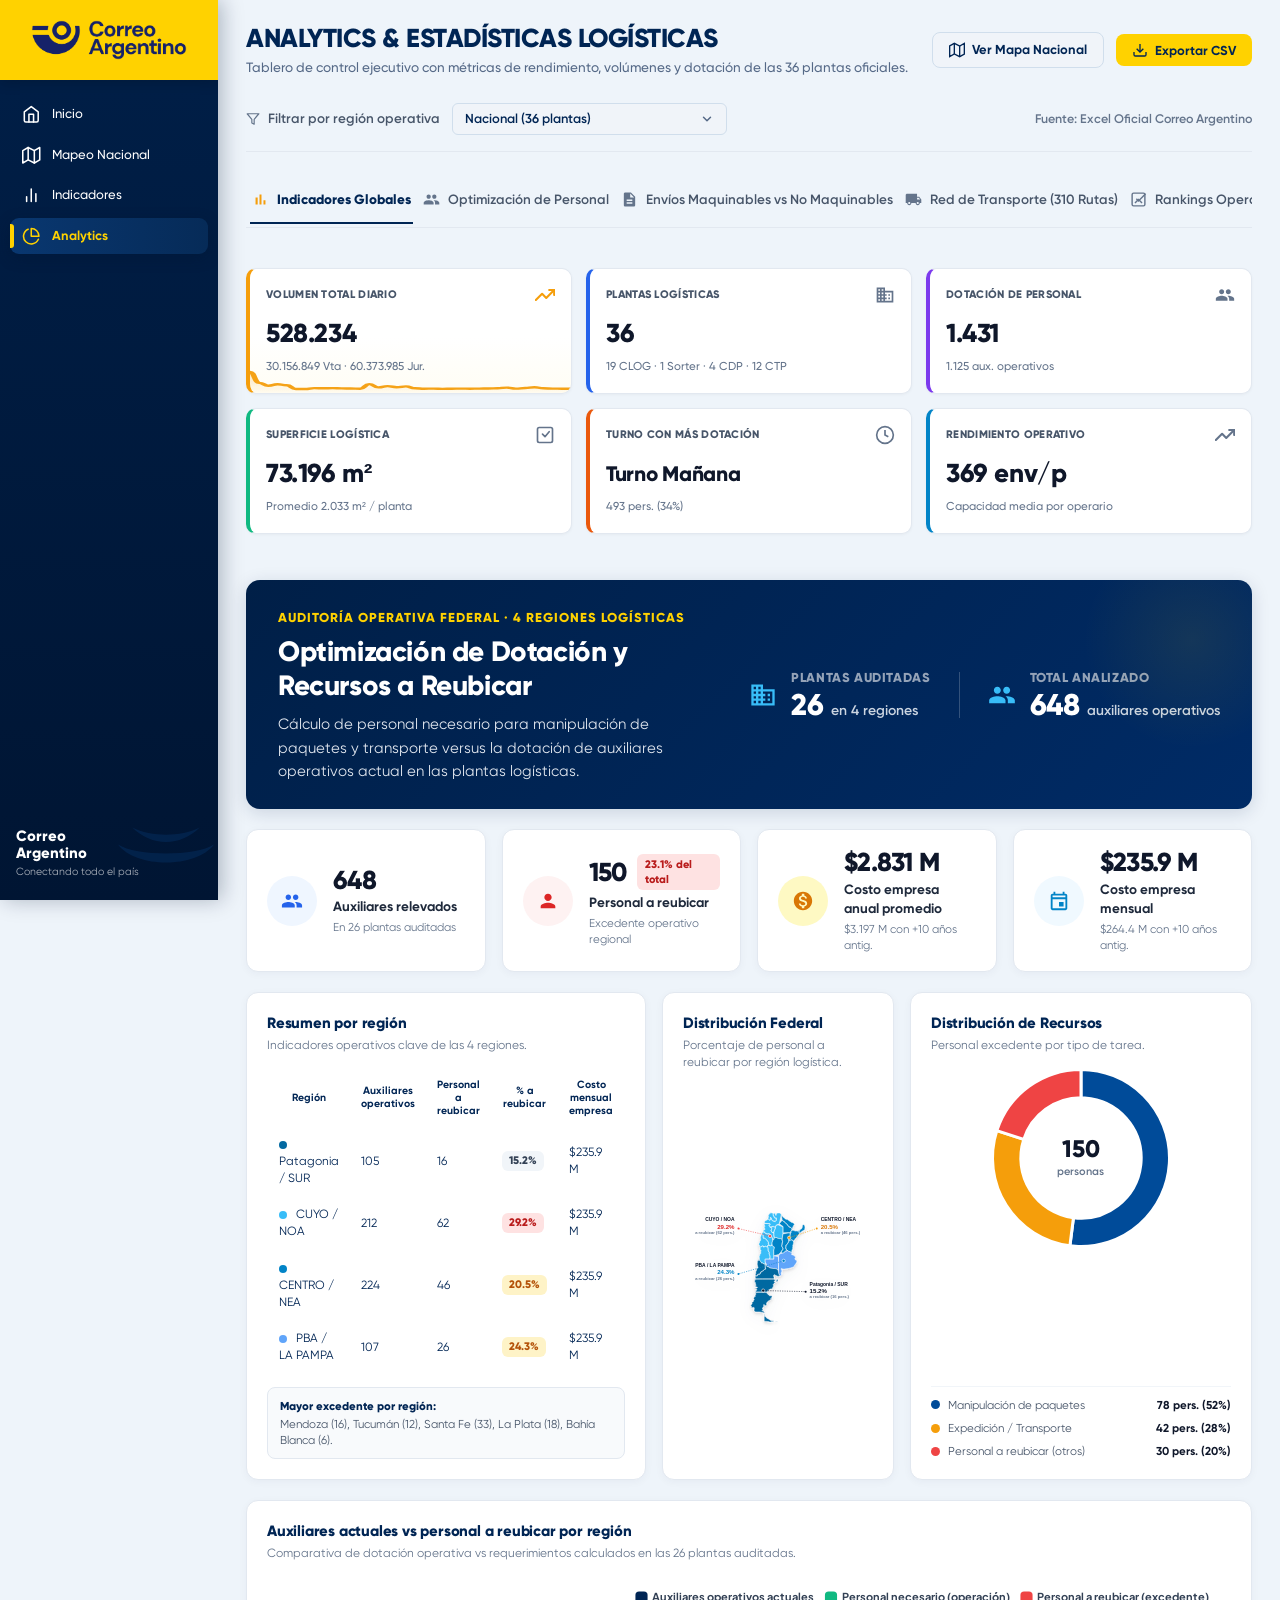
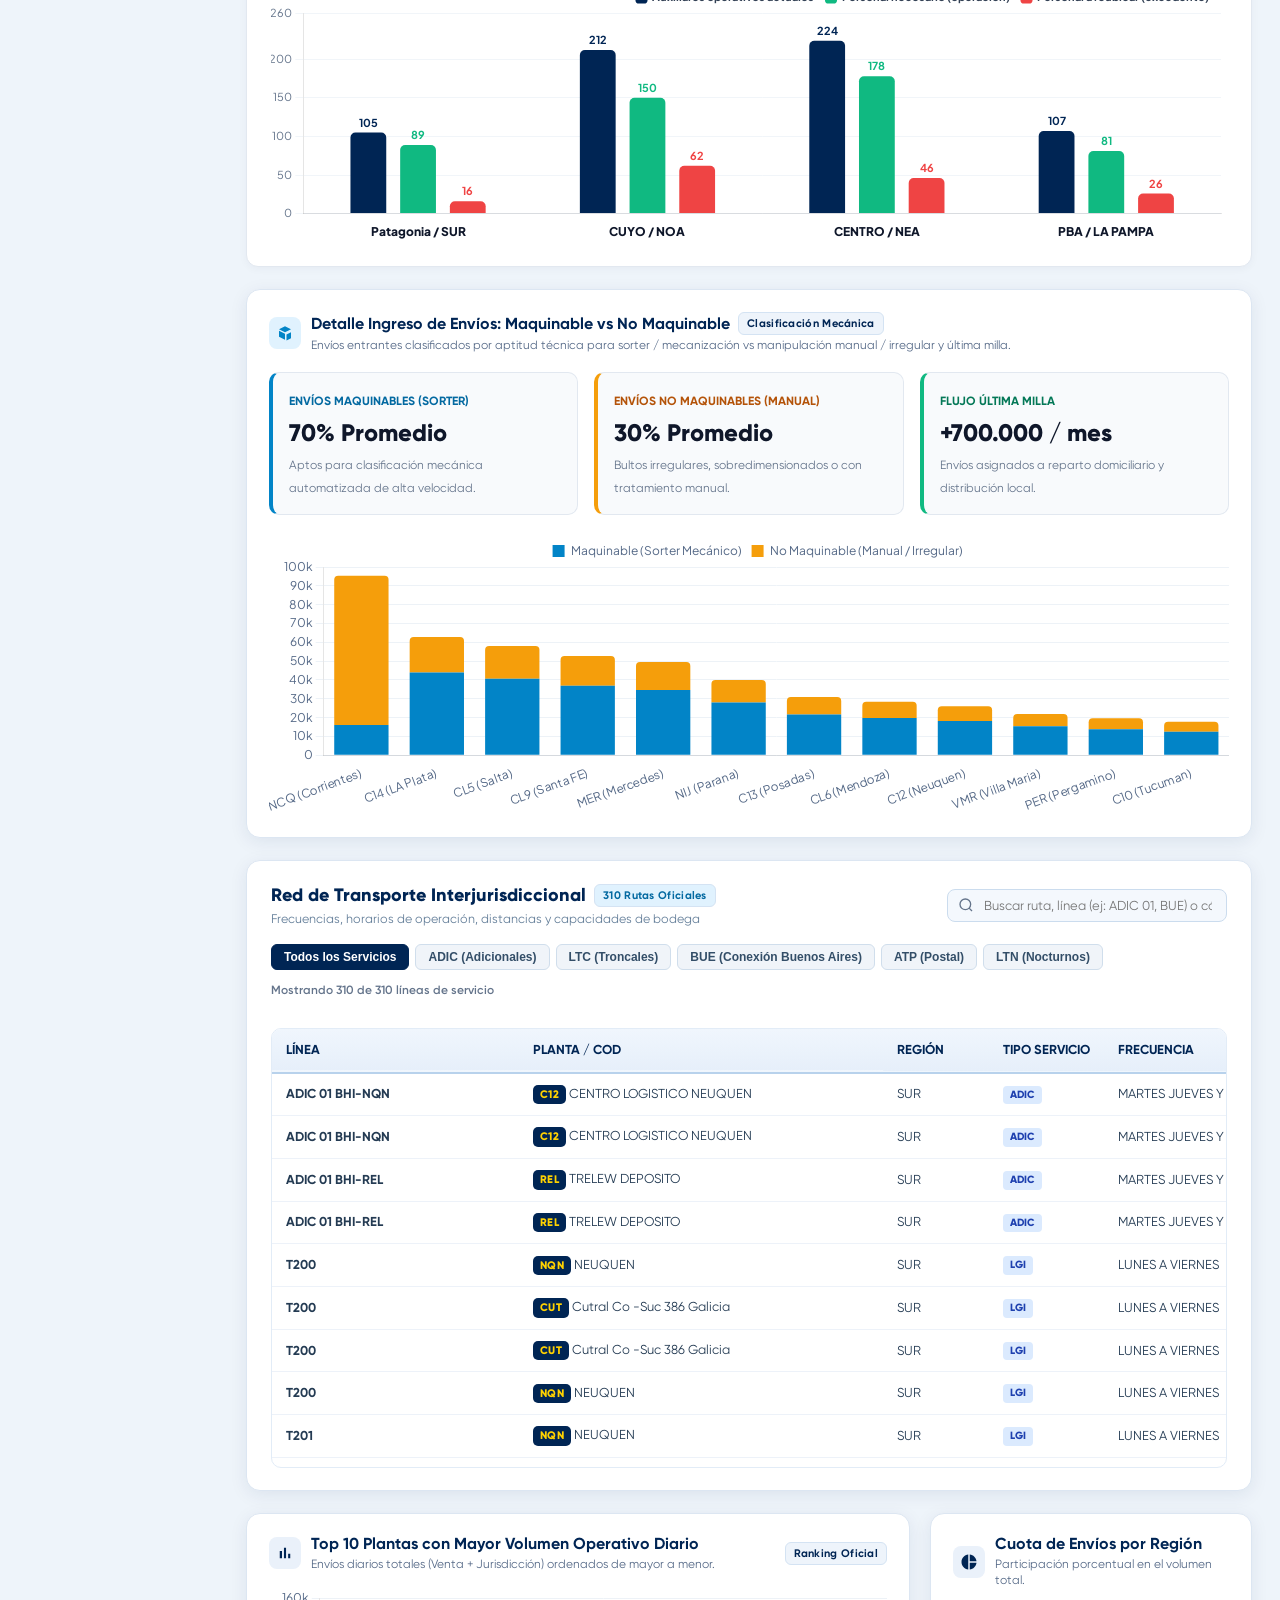
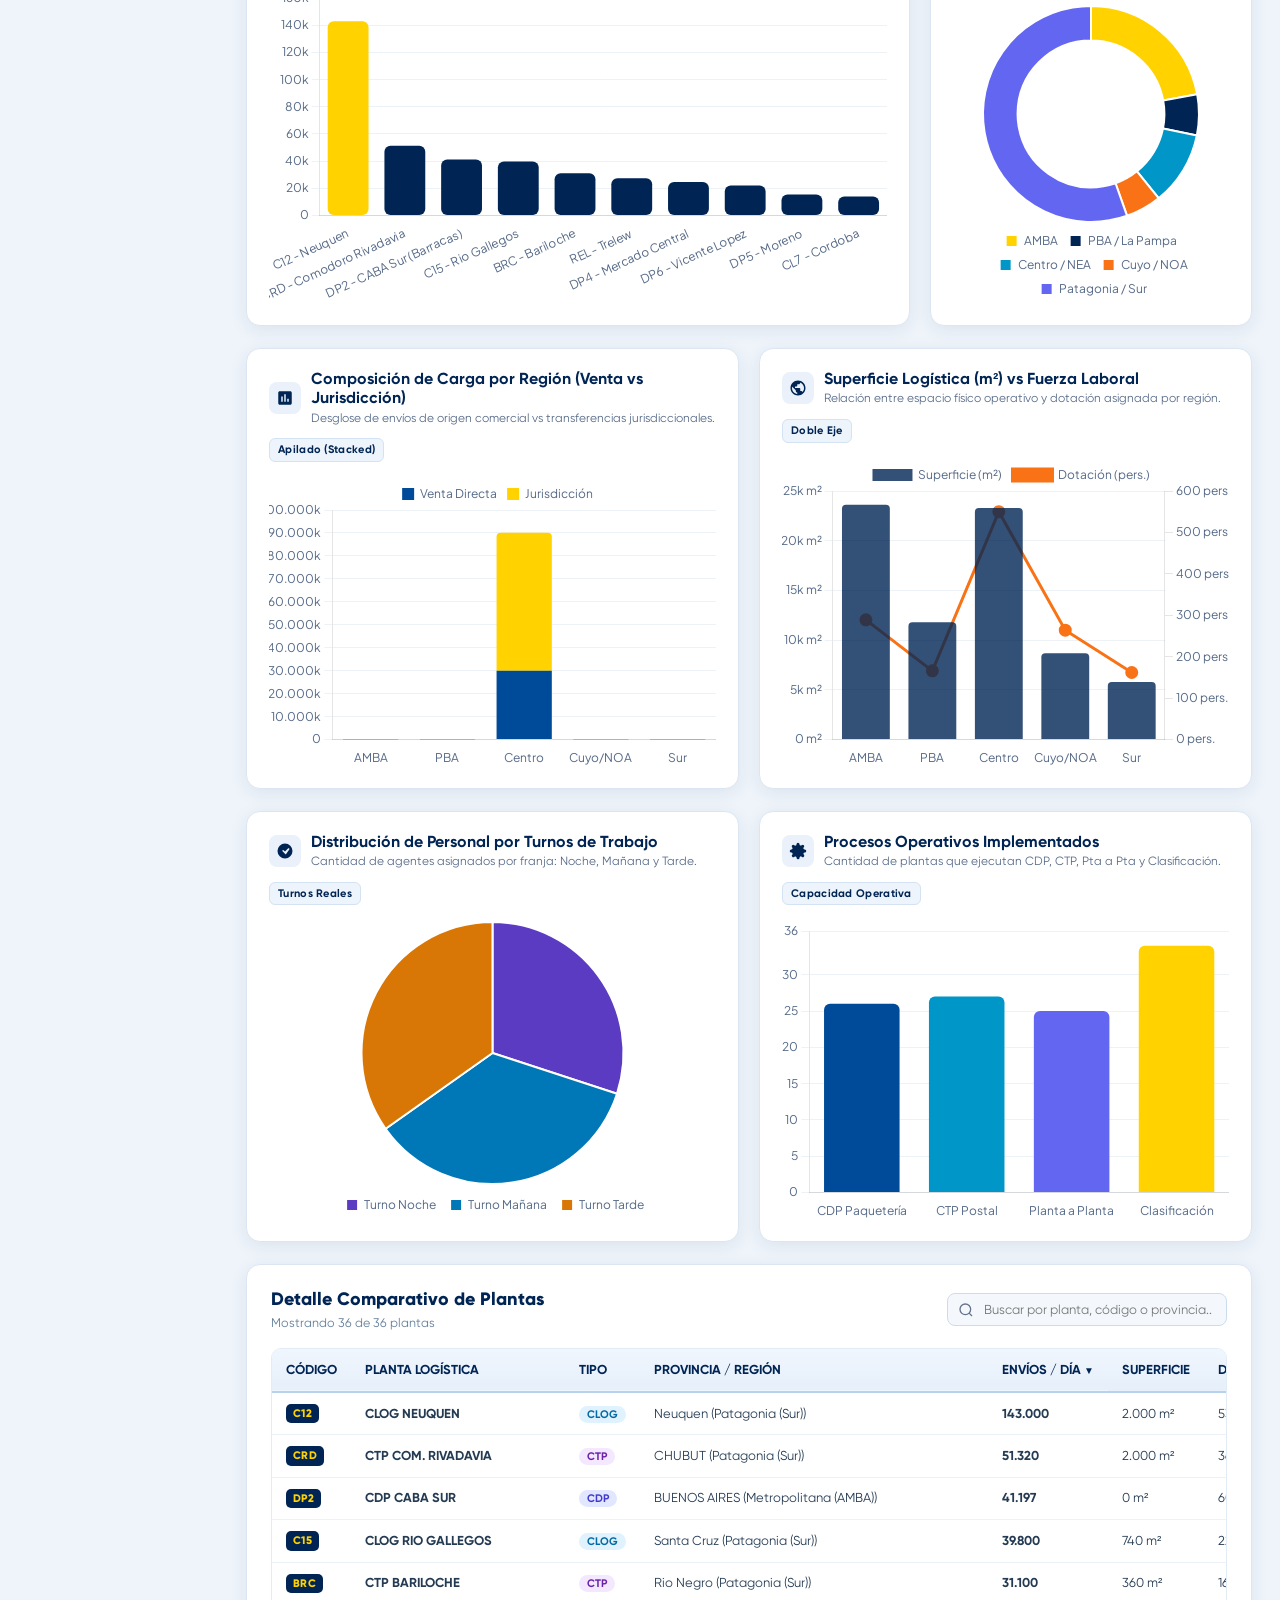
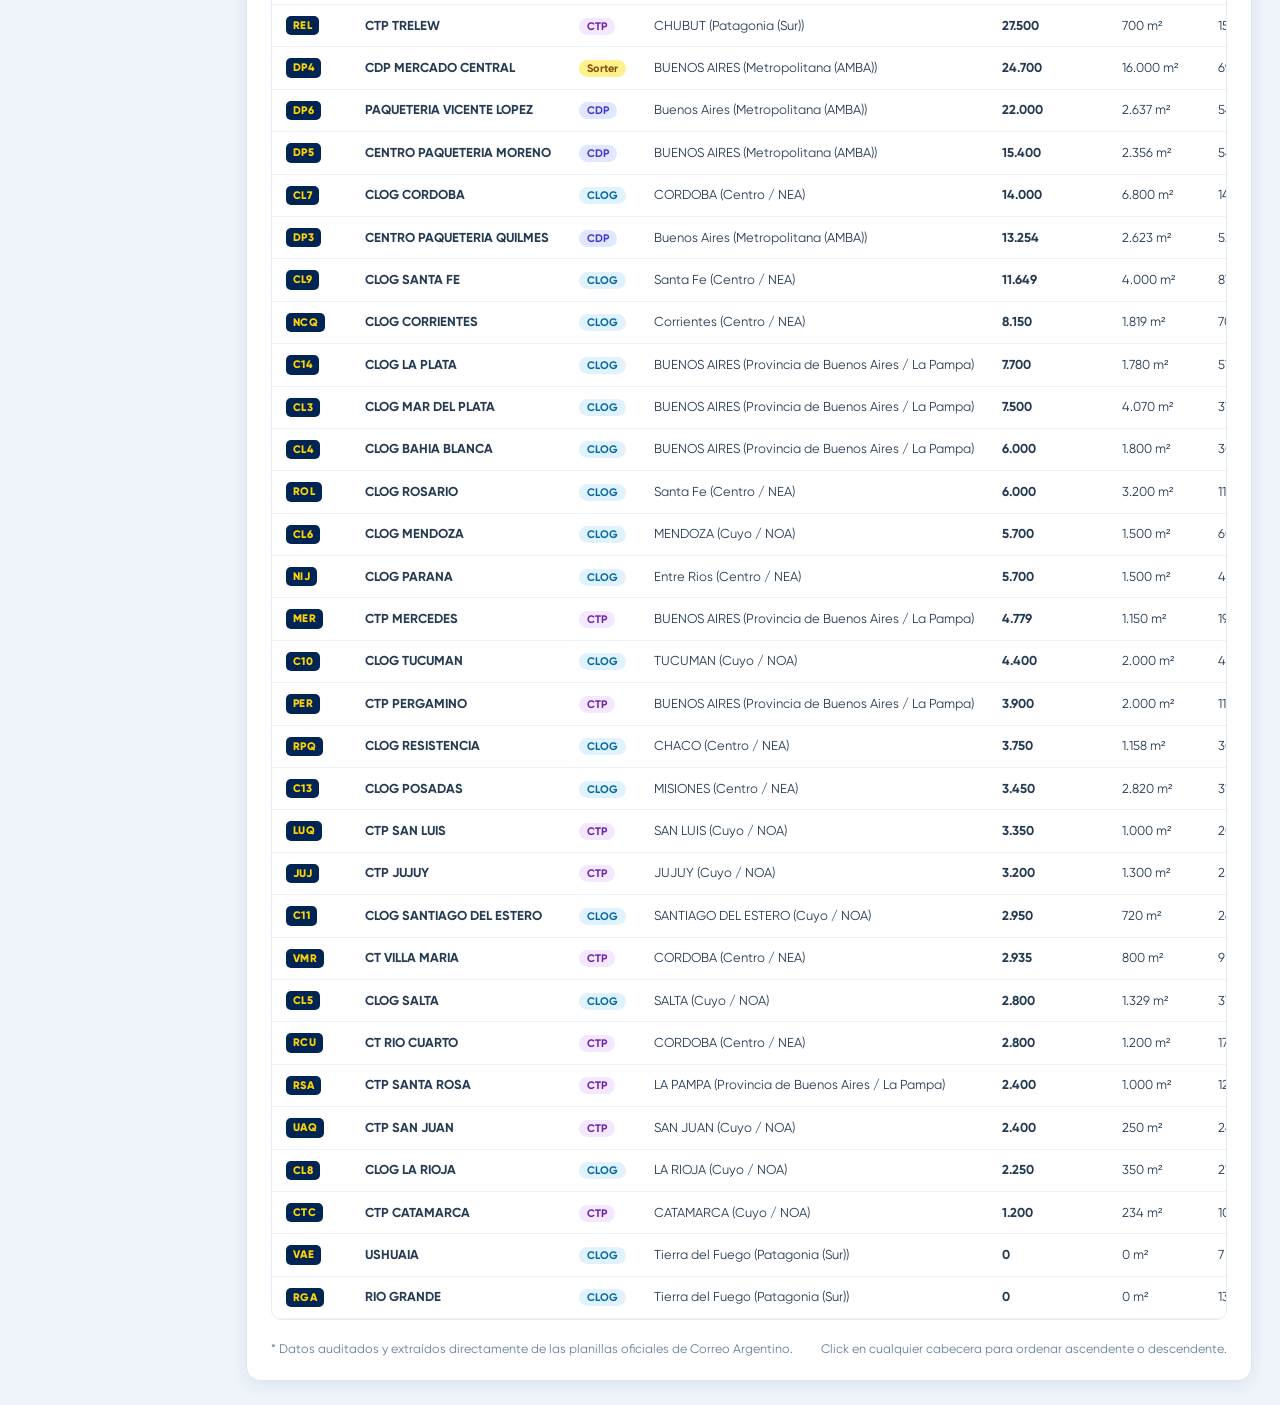
==== analytics.html @ 525f718e "feat: add callout map visualization and improve chart rendering on analytics page" ====
<!DOCTYPE html>
<html lang="es">

<head>
  <meta charset="UTF-8">
  <meta name="viewport" content="width=device-width, initial-scale=1.0">
  <title>Analytics & Estadísticas Logísticas — Correo Argentino</title>
  <meta name="description"
    content="Tablero de control ejecutivo y análisis estadístico de la red de plantas logísticas de Correo Argentino. Gráficos interactivos de volúmenes, dotación, superficie y procesos operativos.">
  <link rel="icon" type="image/x-icon" href="favicon.ico">
  <link rel="stylesheet" href="style.css">
  <link rel="stylesheet" href="analytics.css">
  <link rel="preconnect" href="https://fonts.googleapis.com">
  <link rel="preconnect" href="https://fonts.gstatic.com" crossorigin>
  <link
    href="https://fonts.googleapis.com/css2?family=Plus+Jakarta+Sans:wght@400;500;600;700;800&family=Inter:wght@400;500;600;700;800&display=swap"
    rel="stylesheet">
</head>

<body>

  <!-- =====================================================
       SIDEBAR IZQUIERDO (CORREO ARGENTINO)
       ===================================================== -->
  <aside id="sidebar-izq" class="sidebar-izq">

    <!-- Bloque superior amarillo con Logo oficial -->
    <div class="sidebar-brand">
      <a href="index.html" class="sidebar-brand-link" title="Correo Argentino">
        <img src="imagenes/correo_argentino_logo.png" alt="Correo Argentino" class="sidebar-logo-img">
      </a>
    </div>

    <!-- Menú de navegación vertical -->
    <nav class="sidebar-nav">
      <!-- 1. Inicio -->
      <a href="index.html" class="sidebar-link" title="Inicio / Panel General">
        <svg class="sidebar-ico" viewBox="0 0 24 24" width="20" height="20" fill="none" stroke="currentColor" stroke-width="2" stroke-linecap="round" stroke-linejoin="round">
          <path d="M3 9l9-7 9 7v11a2 2 0 0 1-2 2H5a2 2 0 0 1-2-2z"></path>
          <polyline points="9 22 9 12 15 12 15 22"></polyline>
        </svg>
        <span>Inicio</span>
      </a>

      <!-- 2. Mapeo Nacional -->
      <a href="index.html#mapa" class="sidebar-link" title="Mapa Nacional">
        <svg class="sidebar-ico" viewBox="0 0 24 24" width="20" height="20" fill="none" stroke="currentColor" stroke-width="2" stroke-linecap="round" stroke-linejoin="round">
          <polygon points="1 6 1 22 8 18 16 22 23 18 23 2 16 6 8 2 1 6"></polygon>
          <line x1="8" y1="2" x2="8" y2="18"></line>
          <line x1="16" y1="6" x2="16" y2="22"></line>
        </svg>
        <span>Mapeo Nacional</span>
      </a>

      <!-- 3. Indicadores en Mapa -->
      <a href="index.html#indicadores" class="sidebar-link" title="Indicadores Operativos">
        <svg class="sidebar-ico" viewBox="0 0 24 24" width="20" height="20" fill="none" stroke="currentColor" stroke-width="2" stroke-linecap="round" stroke-linejoin="round">
          <line x1="18" y1="20" x2="18" y2="10"></line>
          <line x1="12" y1="20" x2="12" y2="4"></line>
          <line x1="6" y1="20" x2="6" y2="14"></line>
        </svg>
        <span>Indicadores</span>
      </a>

      <!-- 4. Analytics & Estadísticas (Activo) -->
      <a href="analytics.html" class="sidebar-link activo" title="Analytics y Gráficos">
        <svg class="sidebar-ico" viewBox="0 0 24 24" width="20" height="20" fill="none" stroke="currentColor" stroke-width="2" stroke-linecap="round" stroke-linejoin="round">
          <path d="M21.21 15.89A10 10 0 1 1 8 2.83"></path>
          <path d="M22 12A10 10 0 0 0 12 2v10z"></path>
        </svg>
        <span>Analytics</span>
      </a>
    </nav>

    <!-- Pie del sidebar con marca de agua y slogan -->
    <div class="sidebar-footer">
      <div class="sidebar-watermark">
        <svg viewBox="0 0 100 60" fill="none" xmlns="http://www.w3.org/2000/svg">
          <path d="M10 32C25 52 75 52 90 32C75 42 25 42 10 32Z" fill="#083a75" />
          <path d="M22 18C38 34 62 34 78 18C62 26 38 26 22 18Z" fill="#083a75" />
        </svg>
      </div>
      <div class="sidebar-footer-text">
        <h3>Correo<br>Argentino</h3>
        <p>Conectando todo el país</p>
      </div>
    </div>

  </aside>

  <!-- =====================================================
       CONTENIDO PRINCIPAL (DERECHA DEL SIDEBAR)
       ===================================================== -->
  <div id="main-wrapper" class="main-wrapper">

    <!-- Header superior del Dashboard -->
    <header class="dashboard-header-bar">
      <div class="header-titles">
        <h1 class="header-main-title">ANALYTICS & ESTADÍSTICAS LOGÍSTICAS</h1>
        <p class="header-main-sub">Tablero de control ejecutivo con métricas de rendimiento, volúmenes y dotación de las 36 plantas oficiales.</p>
      </div>

      <div class="toolbar-right">
        <a href="index.html" class="btn-analytics btn-secondary-ca">
          <svg viewBox="0 0 24 24" width="16" height="16" fill="none" stroke="currentColor" stroke-width="2">
            <polygon points="1 6 1 22 8 18 16 22 23 18 23 2 16 6 8 2 1 6"></polygon>
            <line x1="8" y1="2" x2="8" y2="18"></line>
            <line x1="16" y1="6" x2="16" y2="22"></line>
          </svg>
          Ver Mapa Nacional
        </a>
        <button id="btn-exportar-csv" class="btn-analytics btn-amarillo-ca" title="Descargar datos en formato CSV">
          <svg viewBox="0 0 24 24" width="16" height="16" fill="none" stroke="currentColor" stroke-width="2">
            <path d="M21 15v4a2 2 0 0 1-2 2H5a2 2 0 0 1-2-2v-4"></path>
            <polyline points="7 10 12 15 17 10"></polyline>
            <line x1="12" y1="15" x2="12" y2="3"></line>
          </svg>
          Exportar CSV
        </button>
      </div>
    </header>

    <!-- Tablero de Analytics -->
    <main class="analytics-dashboard">

      <!-- Barra de Filtro de Región -->
      <div class="analytics-toolbar">
        <div class="toolbar-left">
          <span class="toolbar-lbl">
            <svg viewBox="0 0 24 24" width="14" height="14" fill="none" stroke="currentColor" stroke-width="2" stroke-linecap="round" stroke-linejoin="round">
              <polygon points="22 3 2 3 10 12.46 10 19 14 21 14 12.46 22 3"></polygon>
            </svg>
            Filtrar por región operativa
          </span>

          <div class="custom-select-wrap" id="custom-vista-wrap">
            <button class="custom-select-btn" id="custom-vista-btn" aria-haspopup="listbox" aria-expanded="false">
              <span id="custom-vista-label">Nacional (36 plantas)</span>
              <svg class="custom-select-chevron" viewBox="0 0 24 24" width="14" height="14" fill="none" stroke="currentColor" stroke-width="2.5" stroke-linecap="round" stroke-linejoin="round">
                <polyline points="6 9 12 15 18 9"></polyline>
              </svg>
            </button>
            <ul class="custom-select-list" id="custom-vista-list" role="listbox">
              <li class="custom-select-option selected" data-value="nacional" role="option">Nacional (36 plantas)</li>
              <li class="custom-select-option" data-value="amba" role="option">Metropolitana / AMBA (6 plantas)</li>
              <li class="custom-select-option" data-value="pba" role="option">PBA / La Pampa (5 plantas)</li>
              <li class="custom-select-option" data-value="centro" role="option">Centro / NEA (9 plantas)</li>
              <li class="custom-select-option" data-value="cuyo" role="option">Cuyo / NOA (9 plantas)</li>
              <li class="custom-select-option" data-value="patagonia" role="option">Patagonia / Sur (7 plantas)</li>
            </ul>
          </div>
        </div>

        <div class="toolbar-right">
          <span style="font-size: 12.5px; color: #64748b; font-weight: 600;">
            Fuente: Excel Oficial Correo Argentino
          </span>
        </div>
      </div>

      <!-- Barra de Navegación por Pestañas (Sin salto de scroll) -->
      <nav class="section-anchor-nav" aria-label="Navegación de secciones">
        <button type="button" class="analytics-tab active" data-tab="indicadores">
          <svg class="tab-icon tab-icon-yellow" viewBox="0 0 24 24" width="17" height="17" fill="currentColor">
            <path d="M5 9.2h3V19H5zM10.6 5h2.8v14h-2.8zm5.6 8H19v6h-2.8z"/>
          </svg>
          <span>Indicadores Globales</span>
        </button>
        <button type="button" class="analytics-tab" data-tab="optimizacion">
          <svg class="tab-icon" viewBox="0 0 24 24" width="17" height="17" fill="currentColor">
            <path d="M16 11c1.66 0 2.99-1.34 2.99-3S17.66 5 16 5c-1.66 0-3 1.34-3 3s1.34 3 3 3zm-8 0c1.66 0 2.99-1.34 2.99-3S9.66 5 8 5C6.34 5 5 6.34 5 8s1.34 3 3 3zm0 2c-2.33 0-7 1.17-7 3.5V19h14v-2.5c0-2.33-4.67-3.5-7-3.5zm8 0c-.29 0-.62.02-.97.05 1.16.84 1.97 1.97 1.97 3.45V19h6v-2.5c0-2.33-4.67-3.5-7-3.5z"/>
          </svg>
          <span>Optimización de Personal</span>
        </button>
        <button type="button" class="analytics-tab" data-tab="ingresos">
          <svg class="tab-icon" viewBox="0 0 24 24" width="17" height="17" fill="currentColor">
            <path d="M14 2H6c-1.1 0-1.99.9-1.99 2L4 20c0 1.1.89 2 1.99 2H18c1.1 0 2-.9 2-2V8l-6-6zm2 16H8v-2h8v2zm0-4H8v-2h8v2zm-3-5V3.5L18.5 9H13z"/>
          </svg>
          <span>Envíos Maquinables vs No Maquinables</span>
        </button>
        <button type="button" class="analytics-tab" data-tab="transporte">
          <svg class="tab-icon" viewBox="0 0 24 24" width="17" height="17" fill="currentColor">
            <path d="M20 8h-3V4H3c-1.1 0-2 .9-2 2v11h2c0 1.66 1.34 3 3 3s3-1.34 3-3h6c0 1.66 1.34 3 3 3s3-1.34 3-3h2v-5l-3-4zM6 18.5c-.83 0-1.5-.67-1.5-1.5s.67-1.5 1.5-1.5 1.5.67 1.5 1.5-.67 1.5-1.5 1.5zm13.5-9l1.96 2.5H17V9.5h2.5zm-1.5 9c-.83 0-1.5-.67-1.5-1.5s.67-1.5 1.5-1.5 1.5.67 1.5 1.5-.67 1.5-1.5 1.5z"/>
          </svg>
          <span>Red de Transporte (310 Rutas)</span>
        </button>
        <button type="button" class="analytics-tab" data-tab="ranking">
          <svg class="tab-icon" viewBox="0 0 24 24" width="17" height="17" fill="none" stroke="currentColor" stroke-width="2">
            <rect x="3" y="3" width="18" height="18" rx="2" ry="2"></rect>
            <polyline points="9 11 12 14 22 4"></polyline>
            <polyline points="7 17 12 12 17 17"></polyline>
          </svg>
          <span>Rankings Operativos</span>
        </button>
        <button type="button" class="analytics-tab" data-tab="plantas">
          <svg class="tab-icon" viewBox="0 0 24 24" width="17" height="17" fill="currentColor">
            <path d="M3 3v8h8V3H3zm6 6H5V5h4v4zm-6 4v8h8v-8H3zm6 6H5v-4h4v4zm4-16v8h8V3h-8zm6 6h-4V5h4v4zm-6 4v8h8v-8h-8zm6 6h-4v-4h4v4z"/>
          </svg>
          <span>Listado de 36 Plantas</span>
        </button>
      </nav>

      <!-- Grid de 6 Tarjetas de KPIs Analíticos con Borde Izquierdo y Sparkline -->
      <section class="analytics-kpis-grid" id="sec-kpis">
        <!-- 1. Volumen Diario Total -->
        <div class="akpi-card card-volumen">
          <div class="akpi-top">
            <span class="akpi-title">VOLUMEN TOTAL DIARIO</span>
            <svg class="akpi-naked-icon icon-yellow" viewBox="0 0 24 24" width="20" height="20" fill="none" stroke="currentColor" stroke-width="2.5" stroke-linecap="round" stroke-linejoin="round">
              <polyline points="23 6 13.5 15.5 8.5 10.5 1 18"></polyline>
              <polyline points="17 6 23 6 23 12"></polyline>
            </svg>
          </div>
          <div class="akpi-val" id="akpi-volumen">528.234</div>
          <div class="akpi-sub" id="akpi-volumen-sub">30.156.849 Vta · 60.373.985 Jur.</div>
          <!-- Sparkline de tendencia dinámico en la base de la tarjeta -->
          <svg class="akpi-sparkline" viewBox="0 0 140 28" preserveAspectRatio="none">
            <defs>
              <linearGradient id="sparkline-grad" x1="0" y1="0" x2="0" y2="1">
                <stop offset="0%" stop-color="#f59e0b" stop-opacity="0.25"/>
                <stop offset="100%" stop-color="#f59e0b" stop-opacity="0.02"/>
              </linearGradient>
            </defs>
            <path id="sparkline-area" d="M 0,26 C 18,26 30,19 45,22 C 60,25 75,28 90,20 C 105,12 120,25 140,10 L 140,28 L 0,28 Z" fill="url(#sparkline-grad)"/>
            <path id="sparkline-path" d="M 0,26 C 18,26 30,19 45,22 C 60,25 75,28 90,20 C 105,12 120,25 140,10" fill="none" stroke="#f59e0b" stroke-width="2.4" stroke-linecap="round" stroke-linejoin="round"/>
          </svg>
        </div>

        <!-- 2. Plantas Operativas -->
        <div class="akpi-card card-plantas">
          <div class="akpi-top">
            <span class="akpi-title">PLANTAS LOGÍSTICAS</span>
            <svg class="akpi-naked-icon" viewBox="0 0 24 24" width="20" height="20" fill="currentColor">
              <path d="M12 7V3H2v18h20V7H12zM6 19H4v-2h2v2zm0-4H4v-2h2v2zm0-4H4V9h2v2zm0-4H4V5h2v2zm4 12H8v-2h2v2zm0-4H8v-2h2v2zm0-4H8V9h2v2zm0-4H8V5h2v2zm10 12h-8v-2h2v-2h-2v-2h2v-2h-2V9h8v10zm-2-8h-2v2h2v-2zm0 4h-2v2h2v-2z"/>
            </svg>
          </div>
          <div class="akpi-val" id="akpi-plantas">36</div>
          <div class="akpi-sub" id="akpi-plantas-sub">19 CLOG · 1 Sorter · 4 CDP · 12 CTP</div>
        </div>

        <!-- 3. Dotación Operativa -->
        <div class="akpi-card card-dotacion">
          <div class="akpi-top">
            <span class="akpi-title">DOTACIÓN DE PERSONAL</span>
            <svg class="akpi-naked-icon" viewBox="0 0 24 24" width="20" height="20" fill="currentColor">
              <path d="M16 11c1.66 0 2.99-1.34 2.99-3S17.66 5 16 5c-1.66 0-3 1.34-3 3s1.34 3 3 3zm-8 0c1.66 0 2.99-1.34 2.99-3S9.66 5 8 5C6.34 5 5 6.34 5 8s1.34 3 3 3zm0 2c-2.33 0-7 1.17-7 3.5V19h14v-2.5c0-2.33-4.67-3.5-7-3.5zm8 0c-.29 0-.62.02-.97.05 1.16.84 1.97 1.97 1.97 3.45V19h6v-2.5c0-2.33-4.67-3.5-7-3.5z"/>
            </svg>
          </div>
          <div class="akpi-val" id="akpi-dotacion">1.431</div>
          <div class="akpi-sub" id="akpi-dotacion-sub">1.125 aux. operativos</div>
        </div>

        <!-- 4. Superficie Operativa -->
        <div class="akpi-card card-superficie">
          <div class="akpi-top">
            <span class="akpi-title">SUPERFICIE LOGÍSTICA</span>
            <svg class="akpi-naked-icon" viewBox="0 0 24 24" width="20" height="20" fill="none" stroke="currentColor" stroke-width="2" stroke-linecap="round" stroke-linejoin="round">
              <rect x="3" y="3" width="18" height="18" rx="2" ry="2"></rect>
              <polyline points="9 11 12 14 17 8"></polyline>
            </svg>
          </div>
          <div class="akpi-val" id="akpi-superficie">73.196 m²</div>
          <div class="akpi-sub" id="akpi-superficie-sub">Promedio 2.033 m² / planta</div>
        </div>

        <!-- 5. Turno de Mayor Dotación -->
        <div class="akpi-card card-turno">
          <div class="akpi-top">
            <span class="akpi-title">TURNO CON MÁS DOTACIÓN</span>
            <svg class="akpi-naked-icon" viewBox="0 0 24 24" width="20" height="20" fill="none" stroke="currentColor" stroke-width="2">
              <circle cx="12" cy="12" r="10"></circle>
              <polyline points="12 6 12 12 16 14"></polyline>
            </svg>
          </div>
          <div class="akpi-val" id="akpi-turno">Turno Mañana</div>
          <div class="akpi-sub" id="akpi-turno-sub">493 pers. (34%)</div>
        </div>

        <!-- 6. Envíos por Persona -->
        <div class="akpi-card card-rendimiento">
          <div class="akpi-top">
            <span class="akpi-title">RENDIMIENTO OPERATIVO</span>
            <svg class="akpi-naked-icon" viewBox="0 0 24 24" width="20" height="20" fill="none" stroke="currentColor" stroke-width="2.5" stroke-linecap="round" stroke-linejoin="round">
              <polyline points="23 6 13.5 15.5 8.5 10.5 1 18"></polyline>
              <polyline points="17 6 23 6 23 12"></polyline>
            </svg>
          </div>
          <div class="akpi-val" id="akpi-productividad">369 env/p</div>
          <div class="akpi-sub" id="akpi-productividad-sub">Capacidad media por operario</div>
        </div>
      </section>

      <!-- ==========      <!-- =====================================================
           SECCIÓN 1: RESUMEN EJECUTIVO Y PERSONAL A REUBICAR (SHEET 6)
           ===================================================== -->
      <section class="analytics-section-block opt-section" id="sec-optimizacion" data-tab-section="optimizacion">
        <!-- 1. Dark Blue Header Banner (Sin tarjetas, tipografía grande y legible) -->
        <div class="opt-banner-header">
          <div class="opt-banner-left">
            <div class="opt-banner-badge">AUDITORÍA OPERATIVA FEDERAL · 4 REGIONES LOGÍSTICAS</div>
            <h2 class="opt-banner-title">Optimización de Dotación y Recursos a Reubicar</h2>
            <p class="opt-banner-desc">
              Cálculo de personal necesario para manipulación de paquetes y transporte versus la dotación de auxiliares operativos actual en las plantas logísticas.
            </p>
          </div>
          <div class="opt-banner-right">
            <div class="opt-banner-stat-item">
              <div class="opt-bstat-icon-wrap">
                <svg viewBox="0 0 24 24" width="28" height="28" fill="currentColor">
                  <path d="M12 7V3H2v18h20V7H12zM6 19H4v-2h2v2zm0-4H4v-2h2v2zm0-4H4V9h2v2zm0-4H4V5h2v2zm4 12H8v-2h2v2zm0-4H8v-2h2v2zm0-4H8V9h2v2zm0-4H8V5h2v2zm10 12h-8v-2h2v-2h-2v-2h2v-2h-2V9h8v10zm-2-8h-2v2h2v-2zm0 4h-2v2h2v-2z"/>
                </svg>
              </div>
              <div class="opt-bstat-content">
                <span class="opt-bstat-title">PLANTAS AUDITADAS</span>
                <div class="opt-bstat-num-row">
                  <span class="opt-bstat-num">26</span>
                  <span class="opt-bstat-sub">en 4 regiones</span>
                </div>
              </div>
            </div>

            <div class="opt-banner-divider"></div>

            <div class="opt-banner-stat-item">
              <div class="opt-bstat-icon-wrap">
                <svg viewBox="0 0 24 24" width="28" height="28" fill="currentColor">
                  <path d="M16 11c1.66 0 2.99-1.34 2.99-3S17.66 5 16 5c-1.66 0-3 1.34-3 3s1.34 3 3 3zm-8 0c1.66 0 2.99-1.34 2.99-3S9.66 5 8 5C6.34 5 5 6.34 5 8s1.34 3 3 3zm0 2c-2.33 0-7 1.17-7 3.5V19h14v-2.5c0-2.33-4.67-3.5-7-3.5zm8 0c-.29 0-.62.02-.97.05 1.16.84 1.97 1.97 1.97 3.45V19h6v-2.5c0-2.33-4.67-3.5-7-3.5z"/>
                </svg>
              </div>
              <div class="opt-bstat-content">
                <span class="opt-bstat-title">TOTAL ANALIZADO</span>
                <div class="opt-bstat-num-row">
                  <span class="opt-bstat-num">648</span>
                  <span class="opt-bstat-sub">auxiliares operativos</span>
                </div>
              </div>
            </div>
          </div>
        </div>

        <!-- 2. Fila de 4 KPI Cards -->
        <div class="opt-kpis-grid">
          <!-- Card 1 -->
          <div class="opt-kpi-card">
            <div class="opt-kpi-icon-wrap icon-blue">
              <svg viewBox="0 0 24 24" width="22" height="22" fill="currentColor">
                <path d="M16 11c1.66 0 2.99-1.34 2.99-3S17.66 5 16 5c-1.66 0-3 1.34-3 3s1.34 3 3 3zm-8 0c1.66 0 2.99-1.34 2.99-3S9.66 5 8 5C6.34 5 5 6.34 5 8s1.34 3 3 3zm0 2c-2.33 0-7 1.17-7 3.5V19h14v-2.5c0-2.33-4.67-3.5-7-3.5zm8 0c-.29 0-.62.02-.97.05 1.16.84 1.97 1.97 1.97 3.45V19h6v-2.5c0-2.33-4.67-3.5-7-3.5z"/>
              </svg>
            </div>
            <div class="opt-kpi-body">
              <div class="opt-kpi-num">648</div>
              <div class="opt-kpi-label">Auxiliares relevados</div>
              <div class="opt-kpi-sub">En 26 plantas auditadas</div>
            </div>
          </div>

          <!-- Card 2 -->
          <div class="opt-kpi-card">
            <div class="opt-kpi-icon-wrap icon-red">
              <svg viewBox="0 0 24 24" width="22" height="22" fill="currentColor">
                <path d="M12 12c2.21 0 4-1.79 4-4s-1.79-4-4-4-4 1.79-4 4 1.79 4 4 4zm0 2c-2.67 0-8 1.34-8 4v2h16v-2c0-2.66-5.33-4-8-4z"/>
              </svg>
            </div>
            <div class="opt-kpi-body">
              <div class="opt-kpi-num-row">
                <span class="opt-kpi-num">150</span>
                <span class="opt-kpi-badge-red">23.1% del total</span>
              </div>
              <div class="opt-kpi-label">Personal a reubicar</div>
              <div class="opt-kpi-sub">Excedente operativo regional</div>
            </div>
          </div>

          <!-- Card 3 -->
          <div class="opt-kpi-card">
            <div class="opt-kpi-icon-wrap icon-amber">
              <svg viewBox="0 0 24 24" width="22" height="22" fill="currentColor">
                <path d="M12 2C6.48 2 2 6.48 2 12s4.48 10 10 10 10-4.48 10-10S17.52 2 12 2zm1.41 16.09V20h-2.67v-1.93c-1.71-.36-3.16-1.46-3.27-3.4h1.96c.1 1.05.82 1.87 2.65 1.87 1.96 0 2.4-.98 2.4-1.59 0-.83-.44-1.61-2.67-2.14-2.48-.6-4.18-1.62-4.18-3.67 0-1.72 1.39-2.84 3.11-3.21V4h2.67v1.95c1.86.45 2.79 1.86 2.85 3.39H14.3c-.05-1.11-.64-1.87-2.22-1.87-1.5 0-2.4.68-2.4 1.64 0 .84.65 1.39 2.67 1.91s4.18 1.36 4.18 3.84c-.01 1.37-.89 2.78-3.12 3.23z"/>
              </svg>
            </div>
            <div class="opt-kpi-body">
              <div class="opt-kpi-num">$2.831 M</div>
              <div class="opt-kpi-label">Costo empresa anual promedio</div>
              <div class="opt-kpi-sub">$3.197 M con +10 años antig.</div>
            </div>
          </div>

          <!-- Card 4 -->
          <div class="opt-kpi-card">
            <div class="opt-kpi-icon-wrap icon-cyan">
              <svg viewBox="0 0 24 24" width="22" height="22" fill="currentColor">
                <path d="M19 4h-1V2h-2v2H8V2H6v2H5c-1.11 0-1.99.9-1.99 2L3 20c0 1.1.89 2 2 2h14c1.1 0 2-.9 2-2V6c0-1.1-.9-2-2-2zm0 16H5V10h14v10zm0-12H5V6h14v2zm-7 5h5v5h-5z"/>
              </svg>
            </div>
            <div class="opt-kpi-body">
              <div class="opt-kpi-num">$235.9 M</div>
              <div class="opt-kpi-label">Costo empresa mensual</div>
              <div class="opt-kpi-sub">$264.4 M con +10 años antig.</div>
            </div>
          </div>
        </div>

        <!-- 3. Grid Principal de 3 Columnas: Tabla Resumen + Mapa Grande con Callouts + Donut -->
        <div class="opt-mid-grid">
          <!-- Col 1: Resumen por Región (Tabla Ejecutiva) -->
          <div class="opt-col-card">
            <div class="opt-card-header">
              <h4 class="opt-card-title">Resumen por región</h4>
              <p class="opt-card-sub">Indicadores operativos clave de las 4 regiones.</p>
            </div>
            <div class="opt-table-responsive">
              <table class="opt-table opt-table-compact">
                <thead>
                  <tr>
                    <th>Región</th>
                    <th>Auxiliares<br>operativos</th>
                    <th>Personal a<br>reubicar</th>
                    <th>% a reubicar</th>
                    <th>Costo mensual<br>empresa</th>
                  </tr>
                </thead>
                <tbody>
                  <tr>
                    <td class="td-bold"><span class="opt-dot-reg" style="background:#0369a1;"></span> Patagonia / SUR</td>
                    <td class="td-num">105</td>
                    <td class="td-num td-reubic">16</td>
                    <td><span class="opt-badge-pct">15.2%</span></td>
                    <td class="td-num">$235.9 M</td>
                  </tr>
                  <tr>
                    <td class="td-bold"><span class="opt-dot-reg" style="background:#38bdf8;"></span> CUYO / NOA</td>
                    <td class="td-num">212</td>
                    <td class="td-num td-reubic">62</td>
                    <td><span class="opt-badge-pct high">29.2%</span></td>
                    <td class="td-num">$235.9 M</td>
                  </tr>
                  <tr>
                    <td class="td-bold"><span class="opt-dot-reg" style="background:#0284c7;"></span> CENTRO / NEA</td>
                    <td class="td-num">224</td>
                    <td class="td-num td-reubic">46</td>
                    <td><span class="opt-badge-pct mid">20.5%</span></td>
                    <td class="td-num">$235.9 M</td>
                  </tr>
                  <tr>
                    <td class="td-bold"><span class="opt-dot-reg" style="background:#60a5fa;"></span> PBA / LA PAMPA</td>
                    <td class="td-num">107</td>
                    <td class="td-num td-reubic">26</td>
                    <td><span class="opt-badge-pct mid">24.3%</span></td>
                    <td class="td-num">$235.9 M</td>
                  </tr>
                </tbody>
              </table>
            </div>
            <div class="opt-excedentes-box">
              <span class="opt-exc-title">Mayor excedente por región:</span>
              <span class="opt-exc-desc">Mendoza (16), Tucumán (12), Santa Fe (33), La Plata (18), Bahía Blanca (6).</span>
            </div>
          </div>

          <!-- Col 2: Mapa Grande de Distribución Regional con Callouts -->
          <div class="opt-col-card opt-map-card">
            <div class="opt-card-header" style="margin-bottom: 6px;">
              <h4 class="opt-card-title">Distribución Federal</h4>
              <p class="opt-card-sub">Porcentaje de personal a reubicar por región logística.</p>
            </div>
            <div class="opt-callout-map-wrap">
              <img src="imagenes/argentina_map_callouts.svg" alt="Mapa de Reubicación Federal" class="opt-callout-map-img">
            </div>
          </div>

          <!-- Col 3: Distribución de Recursos a Reubicar (Doughnut con 150 al centro) -->
          <div class="opt-col-card">
            <div class="opt-card-header">
              <h4 class="opt-card-title">Distribución de Recursos</h4>
              <p class="opt-card-sub">Personal excedente por tipo de tarea.</p>
            </div>
            <div class="opt-donut-container">
              <div class="opt-donut-canvas-wrap">
                <canvas id="chart-puestos-operativos"></canvas>
                <div class="opt-donut-center-badge">
                  <span class="opt-donut-val">150</span>
                  <span class="opt-donut-lbl">personas</span>
                </div>
              </div>
              <div class="opt-donut-legend-list">
                <div class="opt-dleg-row">
                  <span class="opt-dleg-dot" style="background:#004b99;"></span>
                  <span class="opt-dleg-label">Manipulación de paquetes</span>
                  <strong class="opt-dleg-val">78 pers. (52%)</strong>
                </div>
                <div class="opt-dleg-row">
                  <span class="opt-dleg-dot" style="background:#f59e0b;"></span>
                  <span class="opt-dleg-label">Expedición / Transporte</span>
                  <strong class="opt-dleg-val">42 pers. (28%)</strong>
                </div>
                <div class="opt-dleg-row">
                  <span class="opt-dleg-dot" style="background:#ef4444;"></span>
                  <span class="opt-dleg-label">Personal a reubicar (otros)</span>
                  <strong class="opt-dleg-val">30 pers. (20%)</strong>
                </div>
              </div>
            </div>
          </div>
        </div>

        <!-- 4. Gráfico Full-Width: Auxiliares actuales vs personal a reubicar por región -->
        <div class="opt-col-card opt-fullwidth-chart-card">
          <div class="opt-card-header opt-header-flex">
            <div>
              <h4 class="opt-card-title">Auxiliares actuales vs personal a reubicar por región</h4>
              <p class="opt-card-sub">Comparativa de dotación operativa vs requerimientos calculados en las 26 plantas auditadas.</p>
            </div>
          </div>
          <div class="opt-chart-canvas-box" style="height: 285px; position: relative;">
            <canvas id="chart-optimizacion-regional"></canvas>
          </div>
        </div>
      </section>

      <!-- =====================================================
           SECCIÓN 2: DETALLE INGRESO DE ENVÍOS (MAQUINABLES VS NO MAQUINABLES)
           ===================================================== -->
      <section class="analytics-section-block chart-card" id="sec-ingresos" data-tab-section="ingresos" style="padding:22px;">
        <div class="chart-card-header" style="margin-bottom:18px;">
          <div class="chart-card-titles">
            <div class="chart-card-icon" style="background:#e0f2fe; color:#0284c7;">
              <svg viewBox="0 0 24 24" width="18" height="18" fill="currentColor">
                <path d="M20 7l-8-4-8 4 8 4 8-4zm-8 6l-8-4v8l8 4V13zm2 .9l6-3V19l-6 3V13.9z"/>
              </svg>
            </div>
            <div>
              <div style="display:flex; align-items:center; gap:8px;">
                <h3 class="chart-card-h3">Detalle Ingreso de Envíos: Maquinable vs No Maquinable</h3>
                <span class="chart-badge-tag">Clasificación Mecánica</span>
              </div>
              <p class="chart-card-sub">Envíos entrantes clasificados por aptitud técnica para sorter / mecanización vs manipulación manual / irregular y última milla.</p>
            </div>
          </div>
        </div>

        <div style="display:grid; grid-template-columns: repeat(auto-fit, minmax(280px, 1fr)); gap: 16px; margin-bottom: 20px;">
          <div style="background:#f8fafc; border:1px solid #e2e8f0; border-radius:10px; padding:16px; border-left:4px solid #0284c7;">
            <span style="font-size:12px; font-weight:700; color:#0369a1; text-transform:uppercase;">Envíos Maquinables (Sorter)</span>
            <div style="font-size:24px; font-weight:800; color:#0f172a; margin:4px 0;" id="kpi-ingreso-maq">70% Promedio</div>
            <span style="font-size:12px; color:#64748b;">Aptos para clasificación mecánica automatizada de alta velocidad.</span>
          </div>

          <div style="background:#f8fafc; border:1px solid #e2e8f0; border-radius:10px; padding:16px; border-left:4px solid #f59e0b;">
            <span style="font-size:12px; font-weight:700; color:#b45309; text-transform:uppercase;">Envíos No Maquinables (Manual)</span>
            <div style="font-size:24px; font-weight:800; color:#0f172a; margin:4px 0;" id="kpi-ingreso-nomaq">30% Promedio</div>
            <span style="font-size:12px; color:#64748b;">Bultos irregulares, sobredimensionados o con tratamiento manual.</span>
          </div>

          <div style="background:#f8fafc; border:1px solid #e2e8f0; border-radius:10px; padding:16px; border-left:4px solid #10b981;">
            <span style="font-size:12px; font-weight:700; color:#047857; text-transform:uppercase;">Flujo Última Milla</span>
            <div style="font-size:24px; font-weight:800; color:#0f172a; margin:4px 0;" id="kpi-ingreso-um">+700.000 / mes</div>
            <span style="font-size:12px; color:#64748b;">Envíos asignados a reparto domiciliario y distribución local.</span>
          </div>
        </div>

        <div style="height:280px; position:relative;">
          <canvas id="chart-ingresos-maquinables"></canvas>
        </div>
      </section>

      <!-- =====================================================
           SECCIÓN 3: RED FEDERAL DE TRANSPORTE (310 LÍNEAS DE SERVICIO)
           ===================================================== -->
      <section class="analytics-section-block table-card" id="sec-transporte" data-tab-section="transporte">
        <div class="table-header-bar">
          <div>
            <div style="display:flex; align-items:center; gap:8px;">
              <h3 style="font-size: 18px; font-weight: 800; color: #002554; margin: 0;">Red de Transporte Interjurisdiccional</h3>
              <span class="chart-badge-tag" style="background:#e0f2fe; color:#0369a1;">310 Rutas Oficiales</span>
            </div>
            <p style="font-size: 12.5px; color: #627d98; margin: 2px 0 0 0;" id="transporte-count-label">Frecuencias, horarios de operación, distancias y capacidades de bodega</p>
          </div>

          <div class="table-search-wrap">
            <svg viewBox="0 0 24 24" width="16" height="16" fill="none" stroke="currentColor" stroke-width="2">
              <circle cx="11" cy="11" r="8"></circle>
              <line x1="21" y1="21" x2="16.65" y2="16.65"></line>
            </svg>
            <input type="text" id="transporte-search" class="table-search-input" placeholder="Buscar ruta, línea (ej: ADIC 01, BUE) o código de planta...">
          </div>
        </div>

        <div class="transporte-filters-bar">
          <div class="transporte-pills-wrap" id="transporte-filtros-servicio">
            <button class="trans-chip activo" data-servicio="TODOS">Todos los Servicios</button>
            <button class="trans-chip" data-servicio="ADIC">ADIC (Adicionales)</button>
            <button class="trans-chip" data-servicio="LTC">LTC (Troncales)</button>
            <button class="trans-chip" data-servicio="BUE">BUE (Conexión Buenos Aires)</button>
            <button class="trans-chip" data-servicio="ATP">ATP (Postal)</button>
            <button class="trans-chip" data-servicio="LTN">LTN (Nocturnos)</button>
          </div>
          <span style="font-size:12px; color:#64748b; font-weight:600;" id="transporte-filter-info">Mostrando 310 líneas</span>
        </div>

        <div class="table-responsive" style="max-height: 440px; overflow-y: auto;">
          <table class="analytics-table">
            <thead>
              <tr>
                <th>LÍNEA</th>
                <th>PLANTA / COD</th>
                <th>REGIÓN</th>
                <th>TIPO SERVICIO</th>
                <th>FRECUENCIA</th>
                <th>LLEGADA</th>
                <th>SALIDA</th>
                <th>OPERACIÓN</th>
                <th>DISTANCIA</th>
                <th>CAPACIDAD BODEGA</th>
              </tr>
            </thead>
            <tbody id="transporte-table-body">
              <!-- Filas renderizadas dinámicamente por analytics.js -->
            </tbody>
          </table>
        </div>
      </section>

      <!-- =====================================================
           SECCIÓN 4: RANKINGS OPERATIVOS
           ===================================================== -->
      <section class="analytics-section-block charts-grid-row" id="sec-ranking" data-tab-section="ranking">
        <!-- Gráfico 1: Top 10 Plantas por Volumen -->
        <div class="chart-card col-8">
          <div class="chart-card-header">
            <div class="chart-card-titles">
              <div class="chart-card-icon">
                <svg viewBox="0 0 24 24" width="18" height="18" fill="currentColor">
                  <path d="M5 9.2h3V19H5zM10.6 5h2.8v14h-2.8zm5.6 8H19v6h-2.8z"/>
                </svg>
              </div>
              <div>
                <h3 class="chart-card-h3">Top 10 Plantas con Mayor Volumen Operativo Diario</h3>
                <p class="chart-card-sub">Envíos diarios totales (Venta + Jurisdicción) ordenados de mayor a menor.</p>
              </div>
            </div>
            <span class="chart-badge-tag">Ranking Oficial</span>
          </div>
          <div class="chart-canvas-container">
            <canvas id="chart-top-volumen"></canvas>
          </div>
        </div>

        <!-- Gráfico 2: Cuota de Volumen por Región -->
        <div class="chart-card col-4">
          <div class="chart-card-header">
            <div class="chart-card-titles">
              <div class="chart-card-icon">
                <svg viewBox="0 0 24 24" width="18" height="18" fill="currentColor">
                  <path d="M11 2v20c-5.07-.5-9-4.79-9-10s3.93-9.5 9-10zm2 0v8.99H22c-.47-4.74-4.24-8.52-9-8.99zm0 11.01V22c4.76-.46 8.53-4.25 9-8.99H13z"/>
                </svg>
              </div>
              <div>
                <h3 class="chart-card-h3">Cuota de Envíos por Región</h3>
                <p class="chart-card-sub">Participación porcentual en el volumen total.</p>
              </div>
            </div>
          </div>
          <div class="chart-canvas-container">
            <canvas id="chart-cuota-region"></canvas>
          </div>
        </div>
      </section>

      <!-- =====================================================
           SECCIÓN 5: INDICADORES MACRO (COMPOSICIÓN Y SUPERFICIE)
           ===================================================== -->
      <section class="analytics-section-block charts-grid-row" id="sec-composicion" data-tab-section="indicadores">
        <!-- Gráfico 3: Venta vs Jurisdicción -->
        <div class="chart-card col-6">
          <div class="chart-card-header">
            <div class="chart-card-titles">
              <div class="chart-card-icon">
                <svg viewBox="0 0 24 24" width="18" height="18" fill="currentColor">
                  <path d="M19 3H5c-1.1 0-2 .9-2 2v14c0 1.1.9 2 2 2h14c1.1 0 2-.9 2-2V5c0-1.1-.9-2-2-2zM9 17H7v-7h2v7zm4 0h-2V7h2v10zm4 0h-2v-4h2v4z"/>
                </svg>
              </div>
              <div>
                <h3 class="chart-card-h3">Composición de Carga por Región (Venta vs Jurisdicción)</h3>
                <p class="chart-card-sub">Desglose de envíos de origen comercial vs transferencias jurisdiccionales.</p>
              </div>
            </div>
            <span class="chart-badge-tag">Apilado (Stacked)</span>
          </div>
          <div class="chart-canvas-container">
            <canvas id="chart-composicion-envios"></canvas>
          </div>
        </div>

        <!-- Gráfico 4: Superficie vs Dotación -->
        <div class="chart-card col-6">
          <div class="chart-card-header">
            <div class="chart-card-titles">
              <div class="chart-card-icon">
                <svg viewBox="0 0 24 24" width="18" height="18" fill="currentColor">
                  <path d="M12 2C6.48 2 2 6.48 2 12s4.48 10 10 10 10-4.48 10-10S17.52 2 12 2zm-1 17.93c-3.95-.49-7-3.85-7-7.93 0-.62.08-1.21.21-1.79L9 15v1c0 1.1.9 2 2 2v1.93zm6.9-2.54c-.26-.81-1-1.39-1.9-1.39h-1v-3c0-.55-.45-1-1-1H8v-2h2c.55 0 1-.45 1-1V7h2c1.1 0 2-.9 2-2v-.41c2.93 1.19 5 4.06 5 7.41 0 2.08-.8 3.97-2.1 5.39z"/>
                </svg>
              </div>
              <div>
                <h3 class="chart-card-h3">Superficie Logística (m²) vs Fuerza Laboral</h3>
                <p class="chart-card-sub">Relación entre espacio físico operativo y dotación asignada por región.</p>
              </div>
            </div>
            <span class="chart-badge-tag">Doble Eje</span>
          </div>
          <div class="chart-canvas-container">
            <canvas id="chart-superficie-dotacion"></canvas>
          </div>
        </div>
      </section>

      <!-- =====================================================
           SECCIÓN 6: INDICADORES MACRO (TURNOS Y PROCESOS)
           ===================================================== -->
      <section class="analytics-section-block charts-grid-row" id="sec-turnos" data-tab-section="indicadores">
        <!-- Gráfico 5: Turnos -->
        <div class="chart-card col-6">
          <div class="chart-card-header">
            <div class="chart-card-titles">
              <div class="chart-card-icon">
                <svg viewBox="0 0 24 24" width="18" height="18" fill="currentColor">
                  <path d="M12 2a10 10 0 1 0 10 10A10 10 0 0 0 12 2zm1 14.59L8.71 12.3a1 1 0 0 1 1.41-1.41L12 12.76l4.29-4.3a1 1 0 0 1 1.41 1.41z"/>
                </svg>
              </div>
              <div>
                <h3 class="chart-card-h3">Distribución de Personal por Turnos de Trabajo</h3>
                <p class="chart-card-sub">Cantidad de agentes asignados por franja: Noche, Mañana y Tarde.</p>
              </div>
            </div>
            <span class="chart-badge-tag">Turnos Reales</span>
          </div>
          <div class="chart-canvas-container">
            <canvas id="chart-distribucion-turnos"></canvas>
          </div>
        </div>

        <!-- Gráfico 6: Procesos -->
        <div class="chart-card col-6">
          <div class="chart-card-header">
            <div class="chart-card-titles">
              <div class="chart-card-icon">
                <svg viewBox="0 0 24 24" width="18" height="18" fill="currentColor">
                  <path d="M19.4 15a1.65 1.65 0 0 0 .33 1.82l.06.06a2 2 0 0 1 0 2.83 2 2 0 0 1-2.83 0l-.06-.06a1.65 1.65 0 0 0-1.82-.33 1.65 1.65 0 0 0-1 1.51V21a2 2 0 0 1-2 2 2 2 0 0 1-2-2v-.09A1.65 1.65 0 0 0 9 19.4a1.65 1.65 0 0 0-1.82.33l-.06.06a2 2 0 0 1-2.83 0 2 2 0 0 1 0-2.83l.06-.06a1.65 1.65 0 0 0 .33-1.82 1.65 1.65 0 0 0-1.51-1H3a2 2 0 0 1-2-2 2 2 0 0 1 2-2h.09A1.65 1.65 0 0 0 4.6 9a1.65 1.65 0 0 0-.33-1.82l-.06-.06a2 2 0 0 1 0-2.83 2 2 0 0 1 2.83 0l.06.06a1.65 1.65 0 0 0 1.82.33H9a1.65 1.65 0 0 0 1-1.51V3a2 2 0 0 1 2-2 2 2 0 0 1 2 2v.09a1.65 1.65 0 0 0 1 1.51 1.65 1.65 0 0 0 1.82-.33l.06-.06a2 2 0 0 1 2.83 0 2 2 0 0 1 0 2.83l-.06.06a1.65 1.65 0 0 0-.33 1.82V9a1.65 1.65 0 0 0 1.51 1H21a2 2 0 0 1 2 2 2 2 0 0 1-2 2h-.09a1.65 1.65 0 0 0-1.51 1z"/>
                </svg>
              </div>
              <div>
                <h3 class="chart-card-h3">Procesos Operativos Implementados</h3>
                <p class="chart-card-sub">Cantidad de plantas que ejecutan CDP, CTP, Pta a Pta y Clasificación.</p>
              </div>
            </div>
            <span class="chart-badge-tag">Capacidad Operativa</span>
          </div>
          <div class="chart-canvas-container">
            <canvas id="chart-procesos-tipos"></canvas>
          </div>
        </div>
      </section>

      <!-- =====================================================
           SECCIÓN 7: LISTADO DE 36 PLANTAS
           ===================================================== -->
      <section class="analytics-section-block table-card" id="sec-plantas" data-tab-section="plantas">
        <div class="table-header-bar">
          <div>
            <h3 style="font-size: 18px; font-weight: 800; color: #002554; margin: 0;">Detalle Comparativo de Plantas</h3>
            <p style="font-size: 12.5px; color: #627d98; margin: 2px 0 0 0;" id="table-count-label">Mostrando 36 de 36 plantas</p>
          </div>

          <div class="table-search-wrap">
            <svg viewBox="0 0 24 24" width="16" height="16" fill="none" stroke="currentColor" stroke-width="2">
              <circle cx="11" cy="11" r="8"></circle>
              <line x1="21" y1="21" x2="16.65" y2="16.65"></line>
            </svg>
            <input type="text" id="table-search" class="table-search-input" placeholder="Buscar por planta, código o provincia...">
          </div>
        </div>

        <div class="table-responsive">
          <table class="analytics-table">
            <thead>
              <tr>
                <th data-sort="cod">CÓDIGO</th>
                <th data-sort="nombre">PLANTA LOGÍSTICA</th>
                <th data-sort="tipo">TIPO</th>
                <th data-sort="provincia">PROVINCIA / REGIÓN</th>
                <th data-sort="volumenTotalNum" class="sorted-desc">ENVÍOS / DÍA</th>
                <th data-sort="capacidadM2">SUPERFICIE</th>
                <th data-sort="dotacionTotal">DOTACIÓN</th>
                <th data-sort="responsables">JEFE DE PLANTA</th>
              </tr>
            </thead>
            <tbody id="analytics-table-body">
              <!-- Filas generadas dinámicamente por analytics.js -->
            </tbody>
          </table>
        </div>

        <div class="table-footer-info">
          <span>* Datos auditados y extraídos directamente de las planillas oficiales de Correo Argentino.</span>
          <span>Click en cualquier cabecera para ordenar ascendente o descendente.</span>
        </div>
      </section>

    </main>

  </div>

  <!-- Scripts oficiales (100% compatibles offline y sin CORS) -->
  <script src="chart.umd.min.js"></script>
  <script src="nodos-data.js"></script>
  <script src="analytics.js"></script>
</body>

</html>
---- style.css ----
/* =====================================================
   CORREO ARGENTINO — RED OPERATIVA NACIONAL
   style.css — Dashboard completo con Mapa estilo anterior
   ===================================================== */

/* ---- FUENTE LOCAL: GILROY ---- */
@font-face {
  font-family: 'Gilroy';
  src: url('fonts/gilroy/Radomir Tinkov - Gilroy-Thin.otf') format('opentype');
  font-weight: 100;
  font-style: normal;
  font-display: swap;
}

@font-face {
  font-family: 'Gilroy';
  src: url('fonts/gilroy/Radomir Tinkov - Gilroy-ThinItalic.otf') format('opentype');
  font-weight: 100;
  font-style: italic;
  font-display: swap;
}

@font-face {
  font-family: 'Gilroy';
  src: url('fonts/gilroy/Radomir Tinkov - Gilroy-UltraLight.otf') format('opentype');
  font-weight: 200;
  font-style: normal;
  font-display: swap;
}

@font-face {
  font-family: 'Gilroy';
  src: url('fonts/gilroy/Radomir Tinkov - Gilroy-UltraLightItalic.otf') format('opentype');
  font-weight: 200;
  font-style: italic;
  font-display: swap;
}

@font-face {
  font-family: 'Gilroy';
  src: url('fonts/gilroy/Radomir Tinkov - Gilroy-Light.otf') format('opentype');
  font-weight: 300;
  font-style: normal;
  font-display: swap;
}

@font-face {
  font-family: 'Gilroy';
  src: url('fonts/gilroy/Radomir Tinkov - Gilroy-LightItalic.otf') format('opentype');
  font-weight: 300;
  font-style: italic;
  font-display: swap;
}

@font-face {
  font-family: 'Gilroy';
  src: url('fonts/gilroy/Gilroy-Regular.otf') format('opentype');
  font-weight: 400;
  font-style: normal;
  font-display: swap;
}

@font-face {
  font-family: 'Gilroy';
  src: url('fonts/gilroy/Radomir Tinkov - Gilroy-RegularItalic.otf') format('opentype');
  font-weight: 400;
  font-style: italic;
  font-display: swap;
}

@font-face {
  font-family: 'Gilroy';
  src: url('fonts/gilroy/Gilroy-Medium.otf') format('opentype');
  font-weight: 500;
  font-style: normal;
  font-display: swap;
}

@font-face {
  font-family: 'Gilroy';
  src: url('fonts/gilroy/Radomir Tinkov - Gilroy-MediumItalic.otf') format('opentype');
  font-weight: 500;
  font-style: italic;
  font-display: swap;
}

@font-face {
  font-family: 'Gilroy';
  src: url('fonts/gilroy/Gilroy-SemiBold.otf') format('opentype');
  font-weight: 600;
  font-style: normal;
  font-display: swap;
}

@font-face {
  font-family: 'Gilroy';
  src: url('fonts/gilroy/Radomir Tinkov - Gilroy-SemiBoldItalic.otf') format('opentype');
  font-weight: 600;
  font-style: italic;
  font-display: swap;
}

@font-face {
  font-family: 'Gilroy';
  src: url('fonts/gilroy/Gilroy-Bold.otf') format('opentype');
  font-weight: 700;
  font-style: normal;
  font-display: swap;
}

@font-face {
  font-family: 'Gilroy';
  src: url('fonts/gilroy/Radomir Tinkov - Gilroy-BoldItalic.otf') format('opentype');
  font-weight: 700;
  font-style: italic;
  font-display: swap;
}

@font-face {
  font-family: 'Gilroy';
  src: url('fonts/gilroy/Radomir Tinkov - Gilroy-ExtraBold.otf') format('opentype');
  font-weight: 800;
  font-style: normal;
  font-display: swap;
}

@font-face {
  font-family: 'Gilroy';
  src: url('fonts/gilroy/Radomir Tinkov - Gilroy-ExtraBoldItalic.otf') format('opentype');
  font-weight: 800;
  font-style: italic;
  font-display: swap;
}

@font-face {
  font-family: 'Gilroy';
  src: url('fonts/gilroy/Radomir Tinkov - Gilroy-Heavy.otf') format('opentype');
  font-weight: 900;
  font-style: normal;
  font-display: swap;
}

@font-face {
  font-family: 'Gilroy';
  src: url('fonts/gilroy/Radomir Tinkov - Gilroy-HeavyItalic.otf') format('opentype');
  font-weight: 900;
  font-style: italic;
  font-display: swap;
}

@font-face {
  font-family: 'Gilroy';
  src: url('fonts/gilroy/Radomir Tinkov - Gilroy-Black.otf') format('opentype');
  font-weight: 950;
  font-style: normal;
  font-display: swap;
}

@font-face {
  font-family: 'Gilroy';
  src: url('fonts/gilroy/Radomir Tinkov - Gilroy-BlackItalic.otf') format('opentype');
  font-weight: 950;
  font-style: italic;
  font-display: swap;
}

/* ---- RESET & VARIABLES ---- */
*,
*::before,
*::after {
  box-sizing: border-box;
  margin: 0;
  padding: 0;
}

:root {
  --ca-azul-dark: #002554;
  --ca-azul-nav: #002554;
  --ca-azul-kpi: #003b8e;
  --ca-amarillo: #FFD200;
  --ca-amarillo-dark: #e5bd00;
  --ca-verde: #18A058;

  --bg-page: #eef4fa;
  --bg-card: #ffffff;
  --bg-mapa-ocean: #d0dcea;
  /* Azul grisáceo estilo anterior */
  --bg-provincia: #e8eff8;
  /* Azul claro / ice-blue anterior */
  --border-prov: #7a9cbf;
  /* Borde azul anterior */

  --texto-dark: #002554;
  --texto-gris: #556987;

  --radius-card: 14px;
  --radius-pill: 999px;
  --shadow-card: 0 4px 18px rgba(0, 37, 84, 0.08);
}

body {
  font-family: 'Gilroy', -apple-system, sans-serif;
  background-color: var(--bg-page);
  color: var(--texto-dark);
  line-height: 1.4;
  min-height: 100vh;
  overflow-x: hidden;
}

/* =====================================================
   1. SIDEBAR IZQUIERDO (CORREO ARGENTINO)
   ===================================================== */
:root {
  --sidebar-w: 218px;
}

body {
  font-family: 'Gilroy', -apple-system, sans-serif;
  background-color: var(--bg-page);
  color: var(--texto-dark);
  line-height: 1.4;
  min-height: 100vh;
  overflow-x: hidden;
}

/* Sidebar Fijo Izquierdo */
.sidebar-izq {
  width: var(--sidebar-w);
  height: 100vh;
  position: fixed;
  top: 0;
  left: 0;
  bottom: 0;
  background: linear-gradient(180deg, #001f48 0%, #001533 100%);
  display: flex;
  flex-direction: column;
  justify-content: space-between;
  z-index: 1000;
  box-shadow: 4px 0 20px rgba(0, 20, 50, 0.28);
  overflow-y: auto;
  scrollbar-width: none;
  transition: transform 0.25s ease;
}

.sidebar-izq::-webkit-scrollbar {
  display: none;
}

/* Bloque Superior Amarillo con Logo */
.sidebar-brand {
  background-color: var(--ca-amarillo);
  border-radius: 0;
  padding: 16px 14px;
  display: flex;
  align-items: center;
  justify-content: center;
  box-shadow: 0 3px 12px rgba(0, 0, 0, 0.16);
  flex-shrink: 0;
}

.sidebar-brand-link {
  display: flex;
  align-items: center;
  justify-content: center;
  text-decoration: none;
  width: 100%;
}

.sidebar-logo-img {
  height: 48px;
  width: auto;
  max-width: 182px;
  object-fit: contain;
  display: block;
}

/* Menú de Navegación Vertical */
.sidebar-nav {
  padding: 16px 10px;
  display: flex;
  flex-direction: column;
  gap: 4px;
  flex: 1;
}

.sidebar-link {
  display: flex;
  align-items: center;
  gap: 11px;
  padding: 9px 12px;
  border-radius: 9px;
  color: #ffffff;
  text-decoration: none;
  font-size: 13px;
  font-weight: 500;
  position: relative;
  transition: all 0.18s ease;
  user-select: none;
  white-space: nowrap;
}

.sidebar-ico {
  width: 18.5px;
  height: 18.5px;
  flex-shrink: 0;
  stroke: #ffffff;
  color: #ffffff;
  transition: all 0.18s ease;
}

.sidebar-link:hover {
  background-color: rgba(255, 255, 255, 0.08);
  color: #ffffff;
}

.sidebar-link:hover .sidebar-ico {
  stroke: #FFD200;
}

/* Ítem Activo (Exacto a la imagen: fondo iluminado, borde amarillo y texto amarillo) */
.sidebar-link.activo {
  background: linear-gradient(90deg, #093770 0%, #062b58 100%);
  color: var(--ca-amarillo);
  font-weight: 700;
  box-shadow: 0 4px 14px rgba(0, 20, 50, 0.38);
}

.sidebar-link.activo::before {
  content: '';
  position: absolute;
  left: 0;
  top: 6px;
  bottom: 6px;
  width: 3.5px;
  background-color: var(--ca-amarillo);
  border-radius: 0 3px 3px 0;
}

.sidebar-link.activo .sidebar-ico {
  stroke: var(--ca-amarillo);
  color: var(--ca-amarillo);
}

/* Pie del Sidebar */
.sidebar-footer {
  padding: 16px 16px 20px 16px;
  position: relative;
  overflow: hidden;
  flex-shrink: 0;
}

.sidebar-watermark {
  position: absolute;
  bottom: 16px;
  right: -8px;
  width: 120px;
  opacity: 0.35;
  pointer-events: none;
}

.sidebar-footer-text h3 {
  color: #ffffff;
  font-size: 15px;
  font-weight: 800;
  line-height: 1.15;
  margin-bottom: 3px;
  position: relative;
  z-index: 2;
}

.sidebar-footer-text p {
  color: rgba(255, 255, 255, 0.65);
  font-size: 10.5px;
  font-weight: 400;
  position: relative;
  z-index: 2;
}

/* =====================================================
   MAIN WRAPPER (CONTENIDO AL LADO DEL SIDEBAR)
   ===================================================== */
.main-wrapper {
  margin-left: var(--sidebar-w);
  flex: 1;
  min-width: 0;
  min-height: 100vh;
  display: flex;
  flex-direction: column;
  padding: 24px 28px;
  background-color: var(--bg-page);
}

/* =====================================================
   HEADER SUPERIOR DEL CONTENIDO (TÍTULO + WIDGETS)
   ===================================================== */
.dashboard-header-bar {
  display: flex;
  align-items: center;
  justify-content: space-between;
  gap: 20px;
  margin-bottom: 20px;
  flex-wrap: wrap;
}

.header-titles {
  display: flex;
  flex-direction: column;
  gap: 4px;
}

.header-main-title {
  font-size: 26px;
  font-weight: 800;
  letter-spacing: -0.5px;
  color: var(--ca-azul-dark);
  text-transform: uppercase;
  margin: 0;
  line-height: 1.15;
}

.header-main-sub {
  font-size: 13.5px;
  color: var(--texto-gris);
  margin: 0;
  font-weight: 500;
}

/* Buscador en Header */
.header-actions-group {
  display: flex;
  align-items: center;
  gap: 12px;
  flex-wrap: wrap;
}

.btn-analytics-header {
  display: inline-flex;
  align-items: center;
  gap: 7px;
  background-color: #002554;
  color: #FFD200;
  border-radius: 20px;
  padding: 8px 16px;
  font-size: 13px;
  font-weight: 700;
  text-decoration: none;
  transition: all 0.15s ease;
  white-space: nowrap;
  box-shadow: 0 2px 8px rgba(0, 37, 84, 0.15);
}

.btn-analytics-header:hover {
  background-color: #003b8e;
  color: #ffffff;
  transform: translateY(-1px);
  box-shadow: 0 4px 12px rgba(0, 37, 84, 0.25);
}

.header-search-wrap {
  position: relative;
  min-width: 300px;
  max-width: 440px;
  flex: 1;
}

.search-input-box {
  position: relative;
  display: flex;
  align-items: center;
  background-color: #ffffff;
  border: 1.5px solid #c8d8ec;
  border-radius: 24px;
  padding: 0 14px;
  height: 40px;
  box-shadow: 0 2px 8px rgba(0, 37, 84, 0.05);
  transition: all 0.2s ease;
}

.search-input-box:focus-within {
  border-color: #002554;
  box-shadow: 0 0 0 3px rgba(0, 37, 84, 0.12);
}

.search-icon {
  color: #627d98;
  margin-right: 8px;
  flex-shrink: 0;
}

.search-input-box input {
  border: none;
  outline: none;
  background: transparent;
  width: 100%;
  font-family: inherit;
  font-size: 13px;
  font-weight: 500;
  color: #002554;
}

.search-input-box input::placeholder {
  color: #8fa4bd;
}

.search-clear {
  background: none;
  border: none;
  color: #8fa4bd;
  font-size: 13px;
  cursor: pointer;
  padding: 4px;
  display: flex;
  align-items: center;
  justify-content: center;
}

.search-clear:hover {
  color: #002554;
}

.search-results-dropdown {
  position: absolute;
  top: calc(100% + 6px);
  left: 0;
  right: 0;
  background: #ffffff;
  border: 1px solid #c8d8ec;
  border-radius: 12px;
  box-shadow: 0 8px 24px rgba(0, 24, 56, 0.16);
  max-height: 280px;
  overflow-y: auto;
  z-index: 1500;
  display: none;
}

.search-results-dropdown.visible {
  display: block;
}

.search-result-item {
  padding: 10px 14px;
  display: flex;
  align-items: center;
  justify-content: space-between;
  border-bottom: 1px solid #f0f4f9;
  cursor: pointer;
  transition: background-color 0.15s;
}

.search-result-item:last-child {
  border-bottom: none;
}

.search-result-item:hover {
  background-color: #f2f7fd;
}

.sres-left {
  display: flex;
  flex-direction: column;
  gap: 2px;
}

.sres-name {
  font-size: 13px;
  font-weight: 700;
  color: #002554;
}

.sres-sub {
  font-size: 11px;
  color: #627d98;
}

.sres-cod {
  background-color: #002554;
  color: #FFD200;
  font-size: 11px;
  font-weight: 800;
  padding: 2px 7px;
  border-radius: 4px;
}

.header-widgets {
  display: flex;
  align-items: center;
  gap: 12px;
}

.header-widget-card {
  background-color: #ffffff;
  border: 1px solid #dce6f2;
  border-radius: 12px;
  padding: 8px 16px;
  display: flex;
  align-items: center;
  gap: 10px;
  box-shadow: 0 2px 8px rgba(0, 37, 84, 0.04);
}

.widget-icon-box {
  display: flex;
  align-items: center;
  justify-content: center;
  flex-shrink: 0;
}

.widget-text {
  display: flex;
  flex-direction: column;
  line-height: 1.25;
}

.widget-text strong {
  font-size: 13px;
  font-weight: 800;
  color: var(--texto-dark);
}

.widget-text span {
  font-size: 11px;
  color: var(--texto-gris);
  font-weight: 500;
}

.widget-city {
  font-size: 10px !important;
  color: var(--texto-gris);
  font-weight: 600 !important;
}

.widget-temp-line {
  display: flex;
  align-items: baseline;
  gap: 6px;
}

.widget-temp-line strong {
  font-size: 16px;
  font-weight: 800;
  color: var(--texto-dark);
}

.widget-desc {
  font-size: 11px;
  color: var(--texto-gris);
}

/* =====================================================
   3. DASHBOARD MAIN (MAPA + SIDEBAR)
   ===================================================== */
#dashboard-principal {
  width: 100%;
  margin: 0;
  padding: 0;
  display: flex;
  gap: 20px;
  align-items: stretch;
  transition: gap 0.5s cubic-bezier(0.25, 1, 0.5, 1);
}

.columna-mapa {
  flex: 5.1 1 0%;
  min-width: 0;
  display: flex;
  flex-direction: column;
  position: relative;
  transition: flex 0.5s cubic-bezier(0.25, 1, 0.5, 1);
}

.columna-sidebar {
  flex: 4.9 1 0%;
  min-width: 0;
  display: flex;
  flex-direction: column;
  gap: 16px;
  justify-content: flex-start;
  opacity: 1;
  transform: translateX(0) scale(1);
  visibility: visible;
  transition: flex 0.5s cubic-bezier(0.25, 1, 0.5, 1),
    max-width 0.5s cubic-bezier(0.25, 1, 0.5, 1),
    opacity 0.35s ease,
    transform 0.45s cubic-bezier(0.25, 1, 0.5, 1),
    visibility 0s linear 0s;
}

/* Al expandir: el sidebar se oculta suavemente y el mapa ocupa el 100% */
#dashboard-principal.mapa-expandido {
  gap: 0;
}

#dashboard-principal.mapa-expandido .columna-mapa {
  flex: 1 1 100%;
}

#dashboard-principal.mapa-expandido .columna-sidebar {
  flex: 0 0 0% !important;
  max-width: 0 !important;
  opacity: 0;
  transform: translateX(36px) scale(0.96);
  pointer-events: none;
  overflow: hidden;
  margin: 0 !important;
  padding: 0 !important;
  visibility: hidden;
  transition: flex 0.5s cubic-bezier(0.25, 1, 0.5, 1),
    max-width 0.5s cubic-bezier(0.25, 1, 0.5, 1),
    opacity 0.25s ease,
    transform 0.45s cubic-bezier(0.25, 1, 0.5, 1),
    visibility 0s linear 0.45s;
}

#dashboard-principal.mapa-expandido .columna-sidebar>* {
  min-width: 360px;
  pointer-events: none;
}

#dashboard-principal.mapa-expandido .card-mapa {
  height: clamp(620px, 84vh, 900px);
  min-height: clamp(620px, 84vh, 900px);
  box-shadow: 0 16px 40px rgba(0, 37, 84, 0.16);
}

/* =====================================================
   COLUMNA IZQUIERDA: TARJETA DEL MAPA (ESTILO ANTERIOR)
   ===================================================== */
.card-mapa {
  background-color: var(--bg-mapa-ocean);
  border-radius: var(--radius-card);
  box-shadow: var(--shadow-card);
  border: 1px solid #c4d7ec;
  overflow: hidden;
  display: flex;
  flex-direction: column;
  height: 100%;
  min-height: 520px;
  transition: height 0.5s cubic-bezier(0.25, 1, 0.5, 1),
    min-height 0.5s cubic-bezier(0.25, 1, 0.5, 1),
    box-shadow 0.4s cubic-bezier(0.25, 1, 0.5, 1);
}

.mapa-card-header {
  padding: 12px 18px;
  display: flex;
  align-items: center;
  justify-content: space-between;
  border-bottom: 1px solid #dce6f2;
  background-color: #ffffff;
  flex-shrink: 0;
}

.mapa-header-title {
  display: flex;
  align-items: center;
  gap: 8px;
}

.mapa-header-title h2 {
  font-size: 15px;
  font-weight: 700;
  color: var(--texto-dark);
}

.ico-mapa-title {
  fill: var(--texto-dark);
}

.btn-toggle-expand {
  display: inline-flex;
  align-items: center;
  gap: 6px;
  background-color: #f0f4f9;
  border: 1px solid #d4e0ee;
  border-radius: 6px;
  padding: 5px 12px;
  font-size: 11.5px;
  font-weight: 600;
  color: var(--texto-dark);
  cursor: pointer;
  transition: all 0.25s cubic-bezier(0.25, 1, 0.5, 1);
  box-shadow: 0 1px 2px rgba(0, 37, 84, 0.05);
}

.btn-toggle-expand:hover {
  background-color: #e2ecf7;
  border-color: #b8cde4;
  transform: translateY(-1px);
  box-shadow: 0 3px 6px rgba(0, 37, 84, 0.1);
}

.btn-toggle-expand:active {
  transform: translateY(0);
}

#dashboard-principal.mapa-expandido .btn-toggle-expand {
  background-color: #002554;
  color: #ffffff;
  border-color: #002554;
}

#dashboard-principal.mapa-expandido .btn-toggle-expand:hover {
  background-color: #00387e;
  border-color: #00387e;
}

.ico-expand {
  display: inline-block;
  font-size: 13px;
  transition: transform 0.4s cubic-bezier(0.34, 1.56, 0.64, 1);
}

#dashboard-principal.mapa-expandido .ico-expand {
  transform: rotate(90deg);
}

/* Banner de aviso cuando el mapa está ampliado */
.banner-mapa-ampliado {
  display: flex;
  background: #e8f0fe;
  border-bottom: 1px solid transparent;
  padding: 0 16px;
  align-items: center;
  justify-content: space-between;
  max-height: 0;
  opacity: 0;
  overflow: hidden;
  transform: translateY(-8px);
  pointer-events: none;
  transition: max-height 0.45s cubic-bezier(0.25, 1, 0.5, 1),
    opacity 0.35s ease,
    padding 0.45s cubic-bezier(0.25, 1, 0.5, 1),
    transform 0.45s cubic-bezier(0.25, 1, 0.5, 1),
    border-color 0.4s ease;
}

#dashboard-principal.mapa-expandido .banner-mapa-ampliado {
  max-height: 52px;
  opacity: 1;
  padding: 8px 16px;
  transform: translateY(0);
  border-color: #c7dcf9;
  pointer-events: auto;
}

.btn-volver-sidebar {
  background-color: var(--ca-azul-dark);
  color: #ffffff;
  border: none;
  border-radius: 6px;
  padding: 5px 12px;
  font-size: 11.5px;
  font-weight: 700;
  cursor: pointer;
  transition: background-color 0.2s ease, transform 0.15s ease;
}

.btn-volver-sidebar:hover {
  background-color: #00387e;
  transform: translateX(-2px);
}

.hint-zoom-pan {
  font-size: 11.5px;
  color: #3b5a82;
  font-weight: 500;
}

/* Contenedor del Mapa (Azul / Grisáceo estilo anterior) */
.mapa-contenedor {
  width: 100%;
  flex: 1 1 0;
  height: 100%;
  min-height: 0;
  background-color: var(--bg-mapa-ocean);
  position: relative;
  overflow: hidden;
  cursor: grab;
  user-select: none;
  touch-action: none;
}

.mapa-contenedor.arrastrando {
  cursor: grabbing;
}

/* ---- Leaflet Map Container & Layers ---- */
.mapa-leaflet {
  width: 100%;
  height: 100%;
  position: absolute;
  top: 0;
  left: 0;
  right: 0;
  bottom: 0;
  background-color: var(--bg-mapa-ocean);
  z-index: 1;
}

.leaflet-container {
  font-family: 'Gilroy', -apple-system, sans-serif !important;
  background-color: var(--bg-mapa-ocean) !important;
  outline: none !important;
}

/* Eliminar recuadro/outline negro al hacer click en provincias o paths SVG */
.leaflet-container path:focus,
.leaflet-container path:focus-visible,
.leaflet-interactive:focus,
.leaflet-interactive:focus-visible,
.leaflet-pane svg path:focus,
.leaflet-pane svg:focus,
path.leaflet-interactive:focus,
path.leaflet-interactive:focus-visible,
svg path:focus,
svg path:focus-visible,
*:focus-visible {
  outline: none !important;
  box-shadow: none !important;
}

.leaflet-control-attribution {
  background: rgba(255, 255, 255, 0.75) !important;
  backdrop-filter: blur(4px);
  color: #557297 !important;
  font-size: 9.5px !important;
  padding: 2px 8px !important;
  border-radius: 4px 0 0 0;
  margin: 0 !important;
}

.leaflet-control-attribution a {
  color: #002554 !important;
}

/* Custom Marker styles in Leaflet */
.leaflet-clog-icon {
  background: transparent !important;
  border: none !important;
}

.clog-marker-wrap {
  --tipo-color: #002554;
  display: inline-flex;
  align-items: center;
  gap: 7px;
  cursor: pointer;
  position: relative;
  user-select: none;
  transform: translate(-7px, -7px);
  transition: transform 0.18s ease;
}

.clog-marker-wrap.tipo-ctp    { --tipo-color: #4361ee; }
.clog-marker-wrap.tipo-cdp    { --tipo-color: #0077b6; }
.clog-marker-wrap.tipo-sorter { --tipo-color: #e0a800; }

.clog-marker-wrap:hover {
  transform: translate(-7px, -8px);
  z-index: 1000 !important;
}

.clog-marker-dot {
  width: 14px;
  height: 14px;
  border-radius: 50%;
  background-color: var(--tipo-color);
  border: 2.5px solid #ffffff;
  box-shadow: 0 1px 4px rgba(0, 24, 56, 0.35);
  flex-shrink: 0;
  transition: box-shadow 0.18s ease;
}

.clog-marker-wrap:hover .clog-marker-dot,
.clog-marker-wrap.seleccionado .clog-marker-dot {
  box-shadow: 0 0 0 4px rgba(255, 210, 0, 0.55), 0 1px 4px rgba(0, 24, 56, 0.35);
}

.clog-marker-pill {
  display: inline-flex;
  align-items: baseline;
  gap: 6px;
  background-color: rgba(255, 255, 255, 0.97);
  border: 1px solid rgba(0, 37, 84, 0.12);
  border-left: 3px solid var(--tipo-color);
  border-radius: 4px;
  padding: 4px 9px 4px 8px;
  white-space: nowrap;
  box-shadow: 0 1px 3px rgba(0, 24, 56, 0.12), 0 2px 8px rgba(0, 24, 56, 0.08);
  pointer-events: auto;
  transition: background-color 0.18s ease, box-shadow 0.18s ease;
}

.clog-marker-pill .pill-name {
  font-size: 13px;
  font-weight: 700;
  color: #0f2340;
  letter-spacing: -0.1px;
  line-height: 1.2;
}

.clog-marker-pill .pill-cod {
  font-size: 11px;
  font-weight: 600;
  color: #6b7f99;
  letter-spacing: 0.4px;
  line-height: 1.2;
}

.clog-marker-wrap:hover .clog-marker-pill {
  box-shadow: 0 2px 6px rgba(0, 24, 56, 0.18), 0 6px 16px rgba(0, 24, 56, 0.12);
}

.clog-marker-wrap.seleccionado .clog-marker-pill {
  background-color: #002554;
  border-color: #002554;
  border-left-color: #FFD200;
}

.clog-marker-wrap.seleccionado .pill-name { color: #ffffff; }
.clog-marker-wrap.seleccionado .pill-cod  { color: #FFD200; }

/* Cluster Marker */
.leaflet-cluster-icon {
  background: transparent !important;
  border: none !important;
}

.clog-cluster-wrap {
  width: 32px;
  height: 32px;
  border-radius: 50%;
  background: #002554;
  border: 2px solid #FFD200;
  box-shadow:
    0 0 0 4px rgba(255, 210, 0, 0.28),
    0 2px 6px rgba(0, 24, 56, 0.3);
  display: flex;
  align-items: center;
  justify-content: center;
  color: #FFD200;
  font-family: 'Gilroy', -apple-system, sans-serif;
  font-weight: 700;
  font-size: 13px;
  letter-spacing: -0.2px;
  cursor: pointer;
  user-select: none;
  transform: translate(-16px, -16px);
  transition: box-shadow 0.18s ease, background-color 0.18s ease;
}

.clog-cluster-wrap:hover {
  background: #0a3a78;
  box-shadow:
    0 0 0 5px rgba(255, 210, 0, 0.4),
    0 4px 12px rgba(0, 24, 56, 0.35);
}

/* Controles flotantes de zoom (+, -, ↺) */
.mapa-floating-controls {
  position: absolute;
  top: 14px;
  right: 14px;
  display: flex;
  flex-direction: column;
  gap: 5px;
  z-index: 50;
}

.btn-ctrl-mapa {
  width: 32px;
  height: 32px;
  background-color: #ffffff;
  border: 1px solid #c8d8ea;
  border-radius: 6px;
  box-shadow: 0 2px 6px rgba(0, 37, 84, 0.12);
  display: flex;
  align-items: center;
  justify-content: center;
  font-size: 15px;
  font-weight: 700;
  color: var(--texto-dark);
  cursor: pointer;
  transition: background-color 0.15s, transform 0.1s;
}

.btn-ctrl-mapa:hover {
  background-color: #f7faff;
  transform: translateY(-1px);
}

.btn-ctrl-mapa:disabled,
.btn-ctrl-mapa.btn-ctrl-disabled {
  opacity: 0.38;
  cursor: not-allowed;
  pointer-events: none;
  background-color: #f1f5f9;
  color: #8da4be;
  border-color: #d2dfed;
  box-shadow: none;
  transform: none;
}

/* Leyenda superior izquierda del mapa (Estilo anterior) */
.mapa-leyenda {
  position: absolute;
  top: 14px;
  left: 14px;
  background-color: rgba(255, 255, 255, 0.95);
  backdrop-filter: blur(6px);
  border: 1px solid rgba(200, 218, 236, 0.9);
  border-radius: 9px;
  padding: 8px 12px;
  box-shadow: 0 4px 14px rgba(0, 37, 84, 0.12);
  z-index: 40;
  display: flex;
  flex-direction: column;
  gap: 5px;
  pointer-events: none;
}

.leyenda-titulo {
  font-size: 10.5px;
  font-weight: 800;
  color: #002554;
  text-transform: uppercase;
  letter-spacing: 0.5px;
  margin-bottom: 2px;
}

.leyenda-fila {
  display: flex;
  align-items: center;
  gap: 7px;
  font-size: 11.5px;
  font-weight: 600;
  color: #1e3a5f;
}

.leyenda-dot {
  width: 10px;
  height: 10px;
  border-radius: 50%;
  flex-shrink: 0;
  border: 1.5px solid #ffffff;
  box-shadow: 0 0 0 1px rgba(0, 37, 84, 0.2);
}

.dot-clog { background-color: #002554; }
.dot-ctp { background-color: #4361ee; }
.dot-cdp { background-color: #0077b6; }
.dot-sorter { background-color: #FFD200; box-shadow: 0 0 0 1.5px #002554; }

.leyenda-sub {
  font-size: 9.5px;
  color: #607d9e;
  margin-top: 2px;
  line-height: 1.25;
}

/* Compás / Rosa de los vientos (abajo a la izquierda) */
.mapa-compass {
  position: absolute;
  bottom: 20px;
  left: 20px;
  display: flex;
  align-items: center;
  gap: 8px;
  z-index: 40;
  pointer-events: none;
}

.compass-arrow-wrap {
  display: flex;
  flex-direction: column;
  align-items: center;
  gap: 2px;
}

.compass-n {
  font-size: 10px;
  font-weight: 800;
  color: var(--ca-azul-dark);
  line-height: 1;
}

.compass-arrow {
  display: block;
}

.compass-label {
  font-size: 11px;
  font-weight: 700;
  color: var(--ca-azul-dark);
  letter-spacing: 0.4px;
}

/* Mensaje inferior del mapa */
.mapa-hint-bottom {
  position: absolute;
  bottom: 14px;
  left: 14px;
  font-size: 11px;
  color: #4a668a;
  background-color: rgba(255, 255, 255, 0.9);
  padding: 5px 10px;
  border-radius: 5px;
  border: 1px solid rgba(200, 218, 236, 0.7);
  pointer-events: none;
  z-index: 40;
}

/* =====================================================
   ESTILOS SVG DENTRO DEL MAPA (ESTILO ANTERIOR SOLICITADO)
   ===================================================== */
.provincia,
.provincia-svg {
  fill: var(--bg-provincia);
  stroke: #98b6d4;
  vector-effect: non-scaling-stroke;
  stroke-width: 1.2px;
  cursor: pointer;
  transition: fill 0.18s, stroke 0.18s, filter 0.18s;
}

.provincia:hover,
.provincia-svg:hover {
  fill: #d3e5f7;
  stroke: #6b94be;
}

.provincia.seleccionada,
.provincia-svg.seleccionada {
  fill: #ffe875;
  stroke: #cca600;
  vector-effect: non-scaling-stroke;
  stroke-width: 1.8px;
  filter: drop-shadow(0 2px 8px rgba(255, 210, 0, 0.45));
}

/* Nombres de provincias centrados — tamaño y opacidad controlados dinámicamente */
.label-provincia {
  font-family: 'Gilroy', -apple-system, sans-serif;
  font-weight: 800;
  fill: #34587e;
  text-anchor: middle;
  pointer-events: none;
  dominant-baseline: middle;
  transition: opacity 0.25s ease;
  user-select: none;
}

/* Marcador Individual de Nodo: Estilo Pill & Pin Moderno */
.marcador-g {
  cursor: pointer;
  pointer-events: all;
  transition: opacity 0.15s ease;
}

.node-dot-core {
  filter: drop-shadow(0 2px 5px rgba(0, 24, 56, 0.35));
  transition: transform 0.2s ease, stroke 0.2s ease, fill 0.2s ease;
}

.label-pill-wrap {
  cursor: pointer;
  pointer-events: all;
}

.label-pill-bg {
  filter: drop-shadow(0 2px 6px rgba(0, 24, 56, 0.20));
  transition: fill 0.2s ease, stroke 0.2s ease;
  cursor: pointer;
  pointer-events: all;
}

.label-pill-text {
  transition: fill 0.2s ease;
  user-select: none;
  cursor: pointer;
  pointer-events: all;
}

.label-pill-hover-only {
  opacity: 0;
  pointer-events: none;
  transition: opacity 0.18s ease;
}

.marcador-g:hover .label-pill-hover-only,
.marcador-g.seleccionado .label-pill-hover-only {
  opacity: 1;
  pointer-events: auto;
}

.marcador-g:hover .label-connector,
.marcador-g.seleccionado .label-connector {
  stroke: #002554;
}

.marcador-g:hover .node-dot-core {
  stroke: #FFD200;
  fill: #002554;
  filter: drop-shadow(0 0 8px rgba(255, 210, 0, 0.95));
}

.marcador-g:hover .label-pill-bg {
  stroke: #cca600;
  fill: #ffffff;
  filter: drop-shadow(0 4px 10px rgba(0, 37, 84, 0.28));
}

.marcador-g:hover .label-pill-text {
  fill: #002554;
}

.marcador-g.seleccionado .node-dot-core {
  stroke: #FFD200;
  fill: #002554;
  filter: drop-shadow(0 0 10px rgba(255, 210, 0, 0.95));
}

.marcador-g.seleccionado .label-pill-bg {
  stroke: #002554;
  fill: #002554;
  filter: drop-shadow(0 4px 12px rgba(0, 24, 56, 0.45));
}

.marcador-g.seleccionado .label-pill-text {
  fill: #FFD200;
}

/* Cluster de nodos agrupados: Círculo moderno interactivo */
.cluster-g {
  cursor: pointer;
  transform-origin: center;
  transition: transform 0.2s cubic-bezier(0.2, 0.8, 0.2, 1);
}

.cluster-circle-bg {
  filter: drop-shadow(0 3px 8px rgba(0, 24, 56, 0.45));
  transition: fill 0.2s ease, stroke 0.2s ease;
}

.cluster-text {
  user-select: none;
  transition: fill 0.2s ease;
}

.cluster-g:hover .cluster-circle-bg {
  fill: #FFD200;
  stroke: #002554;
  filter: drop-shadow(0 4px 14px rgba(255, 210, 0, 0.85));
}

.cluster-g:hover .cluster-text {
  fill: #002554;
}


/* =====================================================
   COLUMNA DERECHA: SIDEBAR DE INDICADORES Y ACCESOS
   ===================================================== */
.card-seccion {
  background-color: var(--bg-card);
  border-radius: var(--radius-card);
  box-shadow: var(--shadow-card);
  border: 1px solid #dce6f2;
  padding: 20px 22px;
}

.seccion-header {
  display: flex;
  align-items: center;
  justify-content: space-between;
  margin-bottom: 12px;
  flex-wrap: wrap;
  gap: 12px;
}

.seccion-title {
  display: flex;
  align-items: center;
  gap: 7px;
}

.seccion-title h3 {
  font-size: 17px;
  font-weight: 700;
  color: var(--texto-dark);
}

.filtro-vista {
  display: flex;
  align-items: center;
  gap: 8px;
  font-size: 13px;
  color: var(--texto-gris);
}

.select-vista {
  background-color: #f0f4f9;
  border: 1px solid #d0deec;
  border-radius: 5px;
  padding: 4px 10px;
  font-size: 13px;
  font-weight: 600;
  color: var(--texto-dark);
  cursor: pointer;
  outline: none;
  font-family: inherit;
}

/* ---- Custom Select (Vista dropdown) ---- */
.custom-select-wrap {
  position: relative;
  display: inline-block;
  width: 275px;
  min-width: 275px;
}

.custom-select-btn {
  display: flex;
  align-items: center;
  justify-content: space-between;
  width: 100%;
  gap: 8px;
  background-color: #f0f4f9;
  border: 1px solid #d0deec;
  border-radius: 6px;
  padding: 6px 12px;
  font-size: 13px;
  line-height: 1.4;
  font-weight: 600;
  color: var(--texto-dark);
  cursor: pointer;
  font-family: 'Gilroy', -apple-system, sans-serif;
  outline: none;
  transition: border-color 0.15s, background-color 0.15s, box-shadow 0.15s;
  white-space: nowrap;
  box-sizing: border-box;
}

.custom-select-btn:hover {
  background-color: #e4edf7;
  border-color: #b8cde4;
}

.custom-select-wrap.open .custom-select-btn {
  background-color: #e4edf7;
  border-color: #002554;
  border-radius: 6px 6px 0 0;
  box-shadow: 0 0 0 2px rgba(0, 37, 84, 0.12);
}

.custom-select-chevron {
  color: var(--texto-gris);
  transition: transform 0.2s ease, color 0.2s ease;
  flex-shrink: 0;
}

.custom-select-wrap.open .custom-select-chevron {
  transform: rotate(180deg);
  color: #002554;
}

.custom-select-list {
  position: absolute;
  top: 100%;
  left: 0;
  right: 0;
  width: 100%;
  min-width: 100%;
  background-color: #ffffff;
  border: 1px solid #002554;
  border-top: none;
  border-radius: 0 0 8px 8px;
  box-shadow: 0 12px 28px rgba(0, 37, 84, 0.18);
  list-style: none;
  padding: 4px 0;
  margin: 0;
  z-index: 1000;
  opacity: 0;
  transform: translateY(-4px);
  pointer-events: none;
  transition: opacity 0.15s ease, transform 0.15s ease;
  box-sizing: border-box;
}

.custom-select-wrap.open .custom-select-list {
  opacity: 1;
  transform: translateY(0);
  pointer-events: auto;
}

.custom-select-option {
  padding: 8px 14px;
  font-size: 13px;
  line-height: 1.4;
  font-weight: 600;
  font-family: 'Gilroy', -apple-system, sans-serif;
  color: var(--texto-dark);
  cursor: pointer;
  transition: background-color 0.12s, color 0.12s;
  white-space: nowrap;
}

.custom-select-option:hover {
  background-color: #eef4fa;
  color: #002554;
}

.custom-select-option.selected {
  color: var(--ca-azul-dark);
  background-color: #e4effc;
  font-weight: 700;
}



/* Grid de 6 KPI */
.kpi-grid {
  display: grid;
  grid-template-columns: repeat(3, 1fr);
  gap: 12px;
}

.kpi-card {
  border-radius: 12px;
  padding: 16px 18px;
  display: flex;
  flex-direction: column;
  justify-content: space-between;
  min-height: 128px;
  box-shadow: 0 2px 8px rgba(0, 37, 84, 0.04);
  position: relative;
  overflow: hidden;
  transition: transform 0.15s, box-shadow 0.15s;
}

.kpi-card:hover {
  transform: translateY(-2px);
  box-shadow: 0 4px 14px rgba(0, 37, 84, 0.10);
}

.kpi-blue {
  background-color: #082e5c;
  color: #ffffff;
}

.kpi-blue .kpi-label {
  color: rgba(255, 255, 255, 0.85);
}

.kpi-yellow {
  background-color: var(--ca-amarillo);
  color: var(--ca-azul-dark);
}

.kpi-yellow .kpi-label {
  color: #2b4566;
}

.kpi-white {
  background-color: #ffffff;
  border: 1px solid #e1eaf5;
  color: var(--texto-dark);
}

.kpi-white .kpi-label {
  color: var(--texto-gris);
}

.kpi-icon-wrap {
  margin-bottom: 8px;
}

.kpi-icon-wrap svg {
  width: 22px;
  height: 22px;
  display: block;
}

.kpi-icon-wrap.icon-blue {
  color: var(--ca-azul-dark);
}

.kpi-watermark {
  position: absolute;
  right: 12px;
  top: 14px;
  width: 52px;
  height: 52px;
  opacity: 0.08;
  fill: currentColor;
  stroke: currentColor;
  pointer-events: none;
}

.kpi-blue .kpi-watermark {
  opacity: 0.14;
}

.kpi-yellow .kpi-watermark {
  opacity: 0.12;
}

.kpi-value {
  font-size: 27px;
  font-weight: 800;
  letter-spacing: -0.6px;
  line-height: 1.05;
  margin-bottom: 3px;
}

.kpi-label {
  font-size: 12.5px;
  font-weight: 600;
  margin-bottom: 10px;
}

.kpi-badge {
  display: inline-flex;
  align-items: center;
  font-size: 10.5px;
  font-weight: 700;
  padding: 3px 9px;
  border-radius: var(--radius-pill);
  width: fit-content;
}

.badge-green {
  background-color: #e6f6ec;
  color: #0e7039;
}

.kpi-blue .badge-green {
  background-color: rgba(255, 255, 255, 0.18);
  color: #ffffff;
}

.badge-green-dark {
  background-color: rgba(0, 37, 84, 0.12);
  color: #002554;
}

/* Grid de Filtros por Tipo de Planta */
.filtros-seccion-hint {
  font-size: 13px;
  color: var(--texto-gris);
  margin-bottom: 14px;
}

.filtros-tipo-grid {
  display: grid;
  grid-template-columns: repeat(5, 1fr);
  gap: 12px;
  margin-bottom: 16px;
}

@media (max-width: 1100px) {
  .filtros-tipo-grid {
    grid-template-columns: repeat(3, 1fr);
  }
}

@media (max-width: 650px) {
  .filtros-tipo-grid {
    grid-template-columns: repeat(2, 1fr);
  }
}

.btn-filtro-tipo {
  background-color: #ffffff;
  border: 1.5px solid #d4e2f2;
  border-radius: 12px;
  padding: 14px 12px;
  display: flex;
  flex-direction: column;
  align-items: center;
  justify-content: center;
  gap: 6px;
  font-family: inherit;
  font-size: 13px;
  cursor: pointer;
  min-height: 80px;
  text-align: center;
  color: var(--texto-dark);
  transition: all 0.15s ease;
  box-shadow: 0 2px 6px rgba(0, 37, 84, 0.04);
}

.btn-filtro-tipo:hover {
  border-color: #002554;
  transform: translateY(-2px);
  box-shadow: 0 6px 16px rgba(0, 37, 84, 0.12);
}

.btn-filtro-tipo.activo {
  background-color: #002554;
  border-color: #002554;
  color: #ffffff;
  box-shadow: 0 4px 16px rgba(0, 37, 84, 0.28);
}

.btn-filtro-tipo svg {
  width: 22px;
  height: 22px;
  color: #002554;
  transition: color 0.15s;
  flex-shrink: 0;
}

.btn-filtro-tipo.activo svg {
  color: #FFD200;
}

.btn-filtro-tipo .filtro-nombre {
  font-size: 13px;
  font-weight: 700;
  line-height: 1.25;
}

.btn-filtro-tipo .filtro-cant {
  font-size: 11px;
  font-weight: 600;
  color: #627d98;
  transition: color 0.15s;
}

.btn-filtro-tipo.activo .filtro-cant {
  color: #ffd200;
  opacity: 0.9;
}

.filtro-status-badge {
  font-size: 12px;
  font-weight: 700;
  color: #002554;
  background-color: #eaf2fb;
  border: 1px solid #b8d4f2;
  padding: 4px 12px;
  border-radius: 14px;
  display: inline-flex;
  align-items: center;
  gap: 5px;
}

.filtros-acciones-bar {
  display: flex;
  align-items: center;
  justify-content: space-between;
  gap: 12px;
  padding-top: 14px;
  border-top: 1px solid #e5edf5;
  flex-wrap: wrap;
}

.btn-analytics {
  display: inline-flex;
  align-items: center;
  gap: 7px;
  padding: 8px 16px;
  font-size: 13px;
  font-weight: 700;
  border-radius: 8px;
  cursor: pointer;
  transition: all 0.15s ease;
  font-family: inherit;
  text-decoration: none;
  border: none;
}

.btn-primary-ca {
  background-color: var(--ca-azul-dark);
  color: #ffffff;
}

.btn-primary-ca:hover {
  background-color: #003b8e;
  transform: translateY(-1px);
  box-shadow: 0 4px 12px rgba(0, 37, 84, 0.2);
}

.btn-secondary-ca {
  background-color: #f0f4f9;
  color: var(--texto-dark);
  border: 1px solid #d0deec;
}

.btn-secondary-ca:hover {
  background-color: #e2edf8;
  border-color: #b0c9e2;
}

/* =====================================================
   4. POPUP DETALLE DEL NODO SELECCIONADO
   ===================================================== */
.popup-nodo-overlay {
  position: fixed;
  inset: 0;
  background-color: rgba(0, 24, 56, 0.55);
  backdrop-filter: blur(4px);
  display: flex;
  align-items: center;
  justify-content: center;
  z-index: 2000;
  opacity: 0;
  pointer-events: none;
  transition: opacity 0.2s ease;
  padding: 20px;
}

.popup-nodo-overlay.visible {
  opacity: 1;
  pointer-events: auto;
}

.popup-nodo-card {
  background-color: #ffffff;
  width: 100%;
  max-width: 880px;
  max-height: 92vh;
  overflow-y: auto;
  border-radius: 16px;
  box-shadow: 0 18px 50px rgba(0, 24, 56, 0.32);
  position: relative;
  transform: translateY(10px) scale(0.98);
  transition: transform 0.2s ease;
}

.popup-nodo-overlay.visible .popup-nodo-card {
  transform: translateY(0) scale(1);
}

.btn-cerrar-popup {
  position: absolute;
  top: 12px;
  right: 12px;
  width: 30px;
  height: 30px;
  border-radius: 50%;
  background-color: rgba(0, 0, 0, 0.55);
  color: #ffffff;
  border: none;
  font-size: 14px;
  cursor: pointer;
  display: flex;
  align-items: center;
  justify-content: center;
  z-index: 10;
}

.btn-cerrar-popup:hover {
  background-color: rgba(0, 0, 0, 0.85);
}

.popup-img-wrap {
  width: 100%;
  height: 380px;
  position: relative;
  background-color: #0b1a30;
  overflow: hidden;
}

/* Flechas de navegación sobre la imagen del popup */
.popup-nav-arrow {
  position: absolute;
  top: 0;
  bottom: 0;
  margin: auto 0;
  height: 36px;
  width: 28px;
  background: none;
  border: none;
  color: #ffffff;
  font-size: 32px;
  display: flex;
  align-items: center;
  justify-content: center;
  cursor: pointer;
  z-index: 8;
  text-shadow: 0 1px 6px rgba(0, 0, 0, 0.7);
  opacity: 0.85;
  transition: opacity 0.15s;
  padding: 0;
}

.popup-nav-arrow:hover {
  opacity: 1;
}

.popup-arrow-prev {
  left: 10px;
}

.popup-arrow-next {
  right: 10px;
}


/* Contador de fotos (esquina inferior derecha) */
.popup-foto-counter {
  position: absolute;
  bottom: 10px;
  right: 12px;
  background-color: rgba(0, 0, 0, 0.5);
  color: #ffffff;
  font-size: 11px;
  font-weight: 700;
  padding: 3px 9px;
  border-radius: 10px;
  pointer-events: none;
  letter-spacing: 0.5px;
}

.popup-img-wrap img {
  width: 100%;
  height: 100%;
  object-fit: cover;
  display: block;
  transition: transform 0.25s ease;
}

.popup-img-wrap:hover img {
  transform: scale(1.03);
}

.popup-img-zoom-hint {
  position: absolute;
  top: 12px;
  left: 14px;
  background-color: rgba(0, 37, 84, 0.78);
  backdrop-filter: blur(4px);
  color: #ffffff;
  font-size: 10.5px;
  font-weight: 600;
  padding: 4px 10px;
  border-radius: 12px;
  border: 1px solid rgba(255, 255, 255, 0.2);
  pointer-events: none;
  opacity: 0.9;
  transition: opacity 0.2s;
}

.popup-img-wrap:hover .popup-img-zoom-hint {
  opacity: 1;
}

.popup-badge-tipo {
  position: absolute;
  bottom: 10px;
  left: 14px;
  background-color: var(--ca-azul-dark);
  color: #ffffff;
  font-size: 10.5px;
  font-weight: 700;
  padding: 4px 10px;
  border-radius: var(--radius-pill);
  box-shadow: 0 2px 6px rgba(0, 0, 0, 0.3);
}

.popup-badge-cod {
  position: absolute;
  bottom: 10px;
  right: 14px;
  background-color: var(--ca-amarillo);
  color: var(--ca-azul-dark);
  font-size: 11px;
  font-weight: 800;
  padding: 4px 10px;
  border-radius: var(--radius-pill);
  box-shadow: 0 2px 6px rgba(0, 0, 0, 0.3);
  letter-spacing: 0.5px;
}

.popup-galeria-strip {
  display: flex;
  gap: 8px;
  padding: 8px 16px;
  background-color: #091729;
  overflow-x: auto;
  scrollbar-width: thin;
}

.popup-galeria-strip:empty {
  display: none;
}

.popup-thumb {
  width: 56px;
  height: 40px;
  border-radius: 5px;
  object-fit: cover;
  cursor: pointer;
  border: 2px solid transparent;
  flex-shrink: 0;
  opacity: 0.65;
  transition: opacity 0.15s, border-color 0.15s, transform 0.15s;
}

.popup-thumb:hover {
  opacity: 1;
  transform: scale(1.06);
}

.popup-thumb.activa {
  opacity: 1;
  border-color: #FFD200;
  box-shadow: 0 0 8px rgba(255, 210, 0, 0.6);
}

.popup-nodos-pills {
  display: flex;
  flex-wrap: wrap;
  gap: 8px;
  margin-bottom: 16px;
  padding-bottom: 14px;
  border-bottom: 1px solid #e5edf5;
}

.popup-nodo-pill-btn {
  background-color: #edf3fa;
  border: 1px solid #c9daea;
  border-radius: 20px;
  padding: 7px 16px;
  font-size: 13px;
  font-weight: 600;
  color: #002554;
  cursor: pointer;
  transition: all 0.15s ease;
}

.popup-nodo-pill-btn:hover {
  background-color: #dbe8f7;
}

.popup-nodo-pill-btn.activa {
  background-color: #002554;
  color: #FFD200;
  border-color: #002554;
}

.popup-body {
  padding: 26px 32px 30px;
}

.popup-header-info {
  margin-bottom: 18px;
  padding-bottom: 16px;
  border-bottom: 2px solid #edf3fa;
  position: relative;
}

.popup-header-info::before {
  content: '';
  position: absolute;
  bottom: -2px;
  left: 0;
  width: 56px;
  height: 3px;
  background-color: var(--ca-amarillo);
  border-radius: 2px;
}

.popup-title-row {
  display: flex;
  align-items: center;
  gap: 12px;
  margin-bottom: 6px;
  flex-wrap: wrap;
}

.popup-header-info h3 {
  font-size: 26px;
  font-weight: 800;
  color: var(--ca-azul-dark);
  letter-spacing: -0.4px;
  line-height: 1.15;
  margin: 0;
}

.popup-cod-pill {
  background-color: #002554;
  color: #FFD200;
  font-size: 13px;
  font-weight: 800;
  padding: 4px 11px;
  border-radius: 7px;
  letter-spacing: 0.6px;
}

.popup-header-info p {
  font-size: 14.5px;
  color: var(--texto-gris);
  font-weight: 600;
  letter-spacing: 0.1px;
}

.popup-domicilio-wrap {
  display: flex;
  align-items: center;
  gap: 8px;
  margin-top: 8px;
  font-size: 14.5px;
  color: #002554;
  font-weight: 600;
}

.popup-domicilio-wrap svg {
  color: #002554;
  flex-shrink: 0;
  width: 17px;
  height: 17px;
}

.popup-stats-grid {
  display: grid;
  grid-template-columns: repeat(4, 1fr);
  gap: 12px;
  margin-bottom: 20px;
}

@media (max-width: 640px) {
  .popup-stats-grid {
    grid-template-columns: repeat(2, 1fr);
  }
}

.pstat {
  display: flex;
  flex-direction: column;
  background: linear-gradient(180deg, #f8fbfe 0%, #edf5fc 100%);
  border: 1.5px solid #d0e2f5;
  border-radius: 12px;
  padding: 13px 15px;
  gap: 4px;
  box-shadow: 0 2px 8px rgba(0, 37, 84, 0.04);
  transition: box-shadow 0.15s ease, transform 0.15s ease;
}

.pstat:hover {
  box-shadow: 0 4px 14px rgba(0, 37, 84, 0.10);
  transform: translateY(-1px);
}

.pstat-val {
  font-size: 24px;
  font-weight: 800;
  color: var(--ca-azul-dark);
  line-height: 1.15;
  letter-spacing: -0.4px;
}

.pstat-lbl {
  font-size: 12.5px;
  font-weight: 600;
  color: #486581;
  line-height: 1.3;
}

.popup-section-card {
  background-color: #f7faff;
  border: 1.5px solid #d4e5f7;
  border-radius: 12px;
  padding: 16px 20px;
  margin-bottom: 16px;
}

.popup-sec-title {
  font-size: 13.5px;
  font-weight: 800;
  color: #002554;
  margin-bottom: 14px;
  display: flex;
  align-items: center;
  gap: 8px;
  text-transform: uppercase;
  letter-spacing: 0.4px;
}

.popup-sec-title svg {
  color: #002554;
  flex-shrink: 0;
  width: 17px;
  height: 17px;
}

.popup-turnos-grid {
  display: grid;
  grid-template-columns: repeat(3, 1fr);
  gap: 12px;
}

@media (max-width: 600px) {
  .popup-turnos-grid {
    grid-template-columns: 1fr;
  }
}

.turno-box {
  background-color: #ffffff;
  border: 1.5px solid #d6e5f5;
  border-radius: 10px;
  padding: 12px 14px;
  display: flex;
  flex-direction: column;
  gap: 7px;
  box-shadow: 0 2px 6px rgba(0, 37, 84, 0.04);
}

.turno-header {
  display: flex;
  flex-direction: column;
  gap: 4px;
}

.turno-tag {
  font-size: 11.5px;
  font-weight: 800;
  display: inline-block;
  text-transform: uppercase;
  letter-spacing: 0.5px;
}

.tag-noche { color: #5a3bc2; }
.tag-manana { color: #0077b6; }
.tag-tarde { color: #d97706; }

.turno-franja {
  font-size: 13.5px;
  font-weight: 700;
  color: #0c2340;
  line-height: 1.35;
}

.turno-dot {
  font-size: 12px;
  color: #556987;
  font-weight: 600;
}

.popup-procesos-grid {
  display: flex;
  flex-wrap: wrap;
  gap: 10px;
  margin-bottom: 14px;
}

.proc-badge {
  background-color: #e6f0fc;
  border: 1.5px solid #a6cbf2;
  color: #002554;
  font-size: 13px;
  font-weight: 700;
  padding: 6px 15px;
  border-radius: 22px;
}

.proc-badge.inactivo {
  background-color: #f1f4f8;
  border-color: #e2e8f0;
  color: #94a3b8;
  text-decoration: line-through;
  opacity: 0.5;
}

.popup-responsables-grid {
  display: grid;
  grid-template-columns: repeat(2, 1fr);
  gap: 10px 20px;
  padding-top: 12px;
  border-top: 1px solid #e0ecf8;
}

@media (max-width: 500px) {
  .popup-responsables-grid {
    grid-template-columns: 1fr;
  }
}

.resp-item {
  display: flex;
  flex-direction: column;
  gap: 3px;
}

.resp-lbl {
  font-size: 12px;
  font-weight: 600;
  color: #627d98;
}

.resp-val {
  font-size: 14.5px;
  font-weight: 800;
  color: #002554;
}

.popup-desc {
  font-size: 14.5px;
  color: #243b53;
  line-height: 1.65;
  margin-bottom: 20px;
  padding: 16px 20px;
  background-color: #f8fbfe;
  border-left: 4px solid #002554;
  border-radius: 0 10px 10px 0;
}

.btn-popup-galeria {
  width: 100%;
  background-color: var(--ca-azul-dark);
  color: #ffffff;
  border: none;
  border-radius: 10px;
  padding: 14px 20px;
  font-size: 14.5px;
  font-weight: 700;
  font-family: inherit;
  cursor: pointer;
  transition: background-color 0.15s, transform 0.12s;
  letter-spacing: 0.2px;
}

.btn-popup-galeria:hover {
  background-color: #003b8e;
  transform: translateY(-1px);
}

.btn-popup-galeria:active {
  transform: translateY(0);
}

/* =====================================================
   5. MODAL DE GALERÍA EN PANTALLA COMPLETA
   ===================================================== */
.modal-galeria {
  position: fixed;
  inset: 0;
  background-color: rgba(0, 16, 40, 0.85);
  backdrop-filter: blur(8px);
  display: flex;
  align-items: center;
  justify-content: center;
  z-index: 3000;
  opacity: 0;
  pointer-events: none;
  transition: opacity 0.2s ease;
  padding: 12px;
}

.modal-galeria.visible {
  opacity: 1;
  pointer-events: auto;
}

.galeria-contenedor {
  background-color: #0a192f;
  border-radius: 12px;
  width: 100%;
  max-width: 1100px;
  overflow: hidden;
  box-shadow: 0 16px 40px rgba(0, 0, 0, 0.5);
  border: 1px solid rgba(255, 255, 255, 0.1);
  display: flex;
  flex-direction: column;
}

.galeria-header {
  padding: 14px 18px;
  display: flex;
  align-items: center;
  justify-content: space-between;
  border-bottom: 1px solid rgba(255, 255, 255, 0.1);
}

.gal-info h3 {
  color: #ffffff;
  font-size: 16px;
  font-weight: 700;
}

.gal-info p {
  color: rgba(255, 255, 255, 0.6);
  font-size: 11.5px;
}

.btn-cerrar-gal {
  background: transparent;
  border: none;
  color: #ffffff;
  font-size: 18px;
  cursor: pointer;
}

.galeria-media {
  position: relative;
  height: 680px;
  background-color: #000000;
  display: flex;
  align-items: center;
  justify-content: center;
}

.galeria-media img {
  width: 100%;
  height: 100%;
  object-fit: cover;
}

.gal-arrow {
  position: absolute;
  top: 0;
  bottom: 0;
  margin: auto 0;
  height: 48px;
  width: 32px;
  background: none;
  border: none;
  color: #ffffff;
  font-size: 42px;
  display: flex;
  align-items: center;
  justify-content: center;
  cursor: pointer;
  text-shadow: 0 1px 8px rgba(0, 0, 0, 0.8);
  opacity: 0.85;
  transition: opacity 0.15s;
  padding: 0;
}

.gal-arrow:hover {
  opacity: 1;
}

.gal-arrow.prev {
  left: 16px;
}

.gal-arrow.next {
  right: 16px;
}

.galeria-footer {
  padding: 10px 18px;
  text-align: center;
  color: rgba(255, 255, 255, 0.7);
  font-size: 11.5px;
  border-top: 1px solid rgba(255, 255, 255, 0.1);
}

/* =====================================================
   RESPONSIVE DESIGN & ZOOM (125%, 150%, 175%)
   ===================================================== */

/* 0. Zoom ~110%+: acceso-grid en 2 columnas con texto libre (viewport efectivo < 1520px) */
@media (max-width: 1520px) {
  .acceso-grid {
    grid-template-columns: repeat(4, 1fr);
    gap: 8px;
  }

  .btn-acceso {
    min-height: 68px;
    padding: 10px 8px;
  }

  .btn-acceso-left span {
    font-size: clamp(9px, 0.9vw, 11px);
  }
}

/* 1. Laptops o Zoom ~125%-150% en monitores de escritorio (<= 1280px) */
@media (max-width: 1280px) {
  #dashboard-principal {
    padding: 0 16px;
    gap: 16px;
  }

  .columna-mapa {
    flex: 5.0;
  }

  .columna-sidebar {
    flex: 5.0;
  }

  .card-mapa {
    height: calc(100vh - 84px);
    min-height: 480px;
    max-height: 760px;
  }

  .kpi-grid {
    grid-template-columns: repeat(3, 1fr);
    gap: 8px;
  }

  .kpi-card {
    padding: 12px 10px;
    min-height: 120px;
  }

  .kpi-value {
    font-size: 22px;
  }

  .kpi-label {
    font-size: 11.5px;
    margin-bottom: 6px;
  }

  .kpi-badge {
    font-size: 10px;
    padding: 2px 6px;
  }

  .acceso-grid {
    grid-template-columns: repeat(2, 1fr);
    gap: 8px;
  }

  .btn-acceso {
    padding: 10px 8px;
    font-size: 12px;
    min-height: 60px;
    gap: 8px;
  }

  .btn-acceso-left span {
    font-size: 12px;
    white-space: normal;
    word-break: break-word;
    overflow: visible;
    text-overflow: unset;
  }
}

/* 2. Disposición en 1 Columna: pantallas <= 1100px o Zoom 150% en laptops */
@media (max-width: 1100px) {
  #dashboard-principal {
    flex-direction: column;
    align-items: stretch;
    gap: 20px;
  }

  .columna-mapa {
    flex: none;
    width: 100%;
    position: static;
  }

  .columna-sidebar {
    flex: none;
    width: 100%;
  }

  .card-mapa {
    height: clamp(500px, 68vh, 680px);
    min-height: 480px;
    max-height: none;
  }

  .mapa-contenedor {
    flex: 1 1 0;
    height: 100%;
    min-height: 420px;
  }

  .kpi-grid {
    grid-template-columns: repeat(3, 1fr);
    gap: 10px;
  }

  .acceso-grid {
    grid-template-columns: repeat(2, 1fr);
    gap: 10px;
  }
}

/* 3. Tablets y pantallas medianas (<= 992px) */
@media (max-width: 992px) {
  .sidebar-izq {
    transform: translateX(-100%);
  }

  .sidebar-izq.sidebar-abierto {
    transform: translateX(0);
    box-shadow: 6px 0 30px rgba(0, 20, 50, 0.55);
  }

  .main-wrapper {
    margin-left: 0;
  }

  .btn-toggle-sidebar {
    display: inline-flex;
    align-items: center;
    justify-content: center;
  }

  .top-header {
    padding: 0 16px;
  }

  .top-header .search-pill {
    width: 170px;
  }

  #hero-banner {
    max-height: none;
    padding: 12px 0;
  }

  .hero-content {
    flex-direction: column;
    align-items: flex-start;
    gap: 12px;
    padding: 10px 18px;
  }

  .hero-stats-card {
    width: 100%;
  }

  .stats-grid-compact {
    grid-template-columns: repeat(4, 1fr);
    gap: 8px;
  }

  .card-mapa {
    height: clamp(440px, 60vh, 580px);
  }

  .kpi-grid {
    grid-template-columns: repeat(2, 1fr);
  }

  .acceso-grid {
    grid-template-columns: repeat(2, 1fr);
  }
}

/* 4. Teléfonos móviles y pantallas compactas (<= 560px) */
@media (max-width: 560px) {
  .brand-box {
    padding: 0 10px;
    gap: 6px;
  }

  .brand-name {
    font-size: 11px;
  }

  .search-pill {
    display: none;
  }

  .hero-title {
    font-size: 17px;
  }

  .stats-grid-compact {
    grid-template-columns: repeat(2, 1fr);
    gap: 8px 12px;
  }

  #dashboard-principal {
    padding: 0 10px;
    margin: 10px auto 20px auto;
  }

  .card-seccion {
    padding: 14px 12px;
  }

  .card-mapa {
    height: clamp(390px, 58vh, 480px);
    border-radius: 10px;
  }

  .mapa-card-header {
    padding: 10px 12px;
  }

  .mapa-header-title h2 {
    font-size: 13.5px;
  }

  .btn-toggle-expand {
    padding: 4px 8px;
    font-size: 10.5px;
  }

  .mapa-leyenda {
    padding: 6px 10px;
    font-size: 10px;
    top: 10px;
    left: 10px;
  }

  .mapa-hint-bottom {
    font-size: 9.5px;
    padding: 4px 8px;
    left: 8px;
    bottom: 8px;
  }

  .kpi-grid {
    grid-template-columns: 1fr;
  }

  .acceso-grid {
    grid-template-columns: repeat(2, 1fr);
  }

  .btn-acceso-left span {
    font-size: 12px;
  }
}

/* 5. Pantallas ultra anchas (>= 1600px) */
@media (min-width: 1600px) {
  #dashboard-principal {
    gap: 24px;
  }

  .columna-mapa {
    flex: 4.8;
  }

  .columna-sidebar {
    flex: 5.2;
  }

  .card-mapa {
    height: calc(100vh - 105px);
    min-height: 600px;
    max-height: 880px;
  }

  .kpi-grid {
    gap: 12px;
  }

  .kpi-card {
    min-height: 128px;
  }

  .acceso-grid {
    gap: 12px;
  }

  .btn-acceso {
    min-height: 84px;
  }
}

/* =====================================================
   DETALLE MODAL EXCEL COMPLETO (INGRESOS, OPTIMIZACIÓN, TRANSPORTE)
   ===================================================== */
.popup-ingresos-grid {
  display: grid;
  grid-template-columns: repeat(3, 1fr);
  gap: 10px;
}

@media (max-width: 550px) {
  .popup-ingresos-grid {
    grid-template-columns: 1fr;
  }
}

.pstat-subcard {
  background: #ffffff;
  border: 1px solid #dce6f2;
  border-radius: 8px;
  padding: 10px;
  display: flex;
  flex-direction: column;
  gap: 2px;
}

.pstat-subcard-val {
  font-size: 15px;
  font-weight: 800;
  color: #002554;
}

.pstat-subcard-lbl {
  font-size: 11px;
  font-weight: 700;
  color: #627d98;
  text-transform: uppercase;
}

.pstat-subcard-sub {
  font-size: 11px;
  color: #0284c7;
  font-weight: 600;
}

.popup-opt-grid {
  display: grid;
  grid-template-columns: repeat(3, 1fr);
  gap: 10px;
}

@media (max-width: 550px) {
  .popup-opt-grid {
    grid-template-columns: 1fr;
  }
}

.opt-box {
  background: #ffffff;
  border: 1px solid #dce6f2;
  border-radius: 8px;
  padding: 10px;
  display: flex;
  flex-direction: column;
  gap: 4px;
}

.opt-box-lbl {
  font-size: 11.5px;
  color: #486581;
  font-weight: 600;
}

.opt-box-val {
  font-size: 16px;
  font-weight: 800;
  color: #002554;
}

.opt-box-reubicar {
  border-color: #fca5a5;
  background-color: #fff5f5;
}

.opt-box-reubicar .opt-box-val {
  color: #dc2626;
}

.popup-transportes-list {
  display: flex;
  flex-direction: column;
  gap: 6px;
  max-height: 180px;
  overflow-y: auto;
  padding-right: 4px;
}

.popup-tr-chip {
  display: flex;
  align-items: center;
  justify-content: space-between;
  background: #f8fafc;
  border: 1px solid #e2e8f0;
  border-radius: 6px;
  padding: 6px 10px;
  font-size: 12px;
}

.popup-tr-chip strong {
  color: #002554;
}

.popup-tr-chip .tr-badge {
  background: #002554;
  color: #FFD200;
  font-size: 10px;
  font-weight: 800;
  padding: 2px 6px;
  border-radius: 4px;
}
---- analytics.css ----
/* =====================================================
   CORREO ARGENTINO — ANALYTICS & ESTADÍSTICAS LOGÍSTICAS
   Estilos específicos para el tablero de métricas y gráficos
   ===================================================== */

/* Contenedor general del dashboard de analytics */
.analytics-dashboard {
  display: flex;
  flex-direction: column;
  gap: 22px;
  width: 100%;
}

/* Barra de Filtros y Acciones Superiores */
.analytics-toolbar {
  display: flex;
  align-items: center;
  justify-content: space-between;
  gap: 16px;
  background-color: transparent;
  padding: 6px 0 16px 0;
  border-bottom: 1px solid #e2e8f0;
  margin-bottom: 6px;
  flex-wrap: wrap;
}

.toolbar-left {
  display: flex;
  align-items: center;
  gap: 12px;
  flex-wrap: wrap;
}

.toolbar-lbl {
  font-size: 13.5px;
  font-weight: 600;
  color: #475569;
  display: flex;
  align-items: center;
  gap: 8px;
}

.toolbar-lbl svg {
  color: #64748b;
  flex-shrink: 0;
}

.toolbar-right {
  display: flex;
  align-items: center;
  gap: 12px;
  flex-wrap: wrap;
}

.btn-analytics {
  display: inline-flex;
  align-items: center;
  gap: 7px;
  padding: 8px 16px;
  font-size: 13px;
  font-weight: 700;
  border-radius: 8px;
  cursor: pointer;
  transition: all 0.15s ease;
  font-family: inherit;
  text-decoration: none;
  border: none;
}

.btn-primary-ca {
  background-color: var(--ca-azul-dark);
  color: #ffffff;
}

.btn-primary-ca:hover {
  background-color: #003b8e;
  transform: translateY(-1px);
  box-shadow: 0 4px 12px rgba(0, 37, 84, 0.2);
}

.btn-secondary-ca {
  background-color: #f0f4f9;
  color: var(--texto-dark);
  border: 1px solid #d0deec;
}

.btn-secondary-ca:hover {
  background-color: #e2edf8;
  border-color: #b0c9e2;
}

.btn-amarillo-ca {
  background-color: var(--ca-amarillo);
  color: var(--ca-azul-dark);
}

.btn-amarillo-ca:hover {
  background-color: #f0c300;
  transform: translateY(-1px);
  box-shadow: 0 4px 12px rgba(255, 210, 0, 0.35);
}

/* =====================================================
   BARRA DE NAVEGACIÓN HORIZONTAL POR PESTAÑAS (TABS)
   ===================================================== */
.section-anchor-nav {
  display: flex;
  align-items: center;
  gap: 28px;
  border-bottom: 1px solid #e2e8f0;
  padding: 0 4px;
  margin-bottom: 18px;
  overflow-x: auto;
  scrollbar-width: none;
}

.section-anchor-nav::-webkit-scrollbar {
  display: none;
}

.analytics-tab {
  display: inline-flex;
  align-items: center;
  gap: 8px;
  background: transparent;
  border: none;
  font-family: inherit;
  font-size: 13.5px;
  font-weight: 600;
  color: #475569;
  text-decoration: none;
  padding: 10px 2px 14px 2px;
  border-bottom: 2.5px solid transparent;
  white-space: nowrap;
  cursor: pointer;
  outline: none;
  transition: color 0.15s ease, border-color 0.15s ease;
  position: relative;
  bottom: -1px;
}

.analytics-tab:hover {
  color: #0f172a;
  border-bottom-color: #cbd5e1;
}

.analytics-tab.active {
  color: #002554;
  font-weight: 800;
  border-bottom-color: #002554;
}

.tab-icon {
  width: 17px;
  height: 17px;
  color: #64748b;
  transition: color 0.15s ease;
  flex-shrink: 0;
}

.analytics-tab:hover .tab-icon {
  color: #334155;
}

.analytics-tab.active .tab-icon {
  color: #002554;
}

.analytics-tab .tab-icon.tab-icon-yellow,
.analytics-tab.active .tab-icon.tab-icon-yellow {
  color: #f59e0b;
}

/* =====================================================
   BLOQUES DE SECCIÓN (FILTRABLES POR PESTAÑAS)
   ===================================================== */
.analytics-section-block {
  animation: fadeInTabPanel 0.22s ease-in-out;
}

@keyframes fadeInTabPanel {
  from {
    opacity: 0.3;
    transform: translateY(3px);
  }
  to {
    opacity: 1;
    transform: translateY(0);
  }
}

/* =====================================================
   GRID DE 6 TARJETAS DE KPIS ANALÍTICOS
   ===================================================== */
.analytics-kpis-grid {
  display: grid;
  grid-template-columns: repeat(6, 1fr);
  gap: 14px;
  margin-bottom: 24px;
}

@media (max-width: 1400px) {
  .analytics-kpis-grid {
    grid-template-columns: repeat(3, 1fr);
  }
}

@media (max-width: 768px) {
  .analytics-kpis-grid {
    grid-template-columns: repeat(2, 1fr);
  }
}

@media (max-width: 480px) {
  .analytics-kpis-grid {
    grid-template-columns: 1fr;
  }
}

.akpi-card {
  background-color: #ffffff;
  border-radius: 10px;
  border: 1px solid #e2e8f0;
  padding: 16px 16px 18px 16px;
  display: flex;
  flex-direction: column;
  justify-content: space-between;
  min-height: 126px;
  box-shadow: 0 1px 3px rgba(0, 0, 0, 0.04);
  position: relative;
  overflow: hidden;
  transition: transform 0.15s ease, box-shadow 0.15s ease;
}

.akpi-card:hover {
  transform: translateY(-2px);
  box-shadow: 0 6px 16px rgba(0, 37, 84, 0.08);
}

/* Bordes de color izquierdo por tarjeta */
.akpi-card.card-volumen {
  border-left: 4px solid #f59e0b;
  background: linear-gradient(180deg, #ffffff 55%, #fffdf4 100%);
}

.akpi-card.card-plantas {
  border-left: 4px solid #2563eb;
}

.akpi-card.card-dotacion {
  border-left: 4px solid #7c3aed;
}

.akpi-card.card-superficie {
  border-left: 4px solid #10b981;
}

.akpi-card.card-turno {
  border-left: 4px solid #ea580c;
}

.akpi-card.card-rendimiento {
  border-left: 4px solid #0284c7;
}

.akpi-top {
  display: flex;
  align-items: center;
  justify-content: space-between;
  margin-bottom: 8px;
  gap: 8px;
}

.akpi-title {
  font-size: 11px;
  font-weight: 800;
  color: #475569;
  text-transform: uppercase;
  letter-spacing: 0.3px;
  line-height: 1.2;
}

.akpi-naked-icon {
  width: 20px;
  height: 20px;
  color: #64748b;
  flex-shrink: 0;
}

.akpi-naked-icon.icon-yellow {
  color: #f59e0b;
}

.akpi-val {
  font-size: 26px;
  font-weight: 800;
  color: #0f172a;
  line-height: 1.15;
  margin-bottom: 4px;
  letter-spacing: -0.4px;
  font-family: 'Plus Jakarta Sans', var(--font-principal);
}

.card-turno .akpi-val {
  font-size: 21px;
  letter-spacing: -0.3px;
}

.akpi-sub {
  font-size: 11.5px;
  font-weight: 500;
  color: #64748b;
  line-height: 1.35;
}

/* Sparkline decorativo dinámico en base de Card 1 */
.akpi-sparkline {
  position: absolute;
  bottom: 0;
  left: 0;
  width: 100%;
  height: 28px;
  pointer-events: none;
  opacity: 0.95;
  overflow: visible;
}

#sparkline-path,
#sparkline-area {
  transition: d 0.4s cubic-bezier(0.4, 0, 0.2, 1);
}

/* =====================================================
   GRIDS DE GRÁFICOS (CHART.JS)
   ===================================================== */
.charts-grid-row {
  display: grid;
  grid-template-columns: repeat(12, 1fr);
  gap: 20px;
}

.col-12 { grid-column: span 12; }
.col-8  { grid-column: span 8; }
.col-7  { grid-column: span 7; }
.col-6  { grid-column: span 6; }
.col-5  { grid-column: span 5; }
.col-4  { grid-column: span 4; }

@media (max-width: 1100px) {
  .col-8, .col-7, .col-5, .col-4 {
    grid-column: span 12;
  }
}

@media (max-width: 900px) {
  .col-6 {
    grid-column: span 12;
  }
}

.chart-card {
  background-color: #ffffff;
  border-radius: var(--radius-card);
  border: 1px solid #dce6f2;
  box-shadow: var(--shadow-card);
  padding: 20px 22px;
  display: flex;
  flex-direction: column;
  min-height: 380px;
}

.chart-card-header {
  display: flex;
  align-items: center;
  justify-content: space-between;
  margin-bottom: 16px;
  gap: 12px;
  flex-wrap: wrap;
}

.chart-card-titles {
  display: flex;
  align-items: center;
  gap: 10px;
}

.chart-card-icon {
  width: 32px;
  height: 32px;
  border-radius: 8px;
  background-color: #eaf1fa;
  color: var(--ca-azul-dark);
  display: flex;
  align-items: center;
  justify-content: center;
  flex-shrink: 0;
}

.chart-card-h3 {
  font-size: 16px;
  font-weight: 700;
  color: var(--texto-dark);
  margin: 0;
  line-height: 1.2;
}

.chart-card-sub {
  font-size: 12px;
  color: var(--texto-gris);
  margin-top: 2px;
}

.chart-badge-tag {
  font-size: 11px;
  font-weight: 700;
  padding: 3px 8px;
  border-radius: 6px;
  background-color: #eef4fb;
  color: #002554;
  border: 1px solid #d4e3f3;
  letter-spacing: 0.3px;
}

.chart-canvas-container {
  position: relative;
  flex: 1;
  width: 100%;
  min-height: 290px;
}

/* =====================================================
   TABLA DE DETALLE ANALÍTICO DE PLANTAS
   ===================================================== */
.table-card {
  background-color: #ffffff;
  border-radius: var(--radius-card);
  border: 1px solid #dce6f2;
  box-shadow: var(--shadow-card);
  padding: 22px 24px;
  display: flex;
  flex-direction: column;
  gap: 16px;
}

.table-header-bar {
  display: flex;
  align-items: center;
  justify-content: space-between;
  gap: 16px;
  flex-wrap: wrap;
}

.table-search-input {
  background-color: #f4f8fd;
  border: 1px solid #cbdcee;
  border-radius: 8px;
  padding: 8px 14px 8px 36px;
  font-size: 13px;
  font-family: inherit;
  color: var(--texto-dark);
  outline: none;
  width: 280px;
  transition: border-color 0.15s, background-color 0.15s;
}

.table-search-input:focus {
  background-color: #ffffff;
  border-color: #002554;
}

.table-search-wrap {
  position: relative;
}

.table-search-wrap svg {
  position: absolute;
  top: 50%;
  left: 11px;
  transform: translateY(-50%);
  color: #64748b;
  pointer-events: none;
}

.table-responsive {
  overflow-x: auto;
  border: 1px solid #e2ecf7;
  border-radius: 10px;
}

.analytics-table {
  width: 100%;
  border-collapse: collapse;
  font-size: 13px;
  text-align: left;
}

.analytics-table thead {
  background: linear-gradient(180deg, #f0f6fd 0%, #e6effa 100%);
  border-bottom: 2px solid #b8d2ec;
}

.analytics-table th {
  padding: 12px 14px;
  font-weight: 700;
  color: #002554;
  white-space: nowrap;
  user-select: none;
  cursor: pointer;
  transition: background-color 0.15s;
}

.analytics-table th:hover {
  background-color: #ddeaf8;
}

.analytics-table th.sorted-asc::after {
  content: ' ▲';
  font-size: 10px;
  color: #002554;
}

.analytics-table th.sorted-desc::after {
  content: ' ▼';
  font-size: 10px;
  color: #002554;
}

.analytics-table tbody tr {
  border-bottom: 1px solid #edf2f9;
  transition: background-color 0.12s;
}

.analytics-table tbody tr:hover {
  background-color: #f7faff;
}

.analytics-table td {
  padding: 11px 14px;
  color: #243b53;
  white-space: nowrap;
}

.table-pill-cod {
  background-color: #002554;
  color: #FFD200;
  font-size: 11px;
  font-weight: 800;
  padding: 2px 7px;
  border-radius: 5px;
  display: inline-block;
  letter-spacing: 0.3px;
}

.table-pill-tipo {
  font-size: 11px;
  font-weight: 700;
  padding: 2px 8px;
  border-radius: 12px;
}

.tipo-clog-badge { background-color: #e0f2fe; color: #0369a1; }
.tipo-sorter-badge { background-color: #fef08a; color: #854d0e; }
.tipo-cdp-badge { background-color: #e0e7ff; color: #4338ca; }
.tipo-ctp-badge { background-color: #f3e8ff; color: #6b21a8; }

.table-footer-info {
  display: flex;
  align-items: center;
  justify-content: space-between;
  font-size: 12.5px;
  color: #627d98;
  padding-top: 4px;
}

/* =====================================================
   SECCIONES ADICIONALES DEL EXCEL COMPLETO
   ===================================================== */
.section-anchor-nav {
  display: flex;
  align-items: center;
  gap: 8px;
  overflow-x: auto;
  padding-bottom: 4px;
}

.anchor-chip {
  padding: 6px 14px;
  background-color: #f1f5f9;
  color: #334e68;
  border-radius: 20px;
  font-size: 12.5px;
  font-weight: 700;
  text-decoration: none;
  white-space: nowrap;
  transition: all 0.15s ease;
  border: 1px solid #dce6f2;
}

.anchor-chip:hover {
  background-color: #002554;
  color: #ffffff;
  border-color: #002554;
}

/* Banner de Resumen Ejecutivo y Reubicación de Personal */
.banner-ejecutivo {
  background: linear-gradient(135deg, #002554 0%, #001838 100%);
  border: 1.5px solid #FFD200;
  border-radius: var(--radius-card);
  padding: 24px;
  color: #ffffff;
  box-shadow: 0 8px 24px rgba(0, 37, 84, 0.25);
  display: flex;
  flex-direction: column;
  gap: 18px;
}

/* =============================================================
   SECCIÓN: OPTIMIZACIÓN DE DOTACIÓN Y RECURSOS A REUBICAR (SHEET 6)
   ============================================================= */
.opt-section {
  display: flex;
  flex-direction: column;
  gap: 20px;
  background: transparent;
  padding: 0;
  box-shadow: none;
  border: none;
}

/* 1. Dark Blue Header Banner (Sin tarjetas, texto grande y nítido) */
.opt-banner-header {
  background: linear-gradient(135deg, #001f47 0%, #002b66 100%);
  border-radius: 14px;
  padding: 26px 32px;
  display: flex;
  align-items: center;
  justify-content: space-between;
  gap: 36px;
  box-shadow: 0 4px 18px rgba(0, 31, 71, 0.15);
  color: #ffffff;
  position: relative;
  overflow: hidden;
}

.opt-banner-header::after {
  content: "";
  position: absolute;
  right: -50px;
  top: -50px;
  width: 220px;
  height: 220px;
  background: radial-gradient(circle, rgba(255, 210, 0, 0.08) 0%, rgba(255,210,0,0) 70%);
  pointer-events: none;
}

.opt-banner-left {
  flex: 1;
  max-width: 780px;
}

.opt-banner-badge {
  display: inline-block;
  font-size: 13px;
  font-weight: 800;
  letter-spacing: 1px;
  color: #FFD200;
  margin-bottom: 8px;
  text-transform: uppercase;
}

.opt-banner-title {
  font-size: 28px;
  font-weight: 800;
  color: #ffffff;
  margin: 0 0 10px 0;
  letter-spacing: -0.4px;
  line-height: 1.22;
}

.opt-banner-desc {
  font-size: 15px;
  color: #e2e8f0;
  line-height: 1.55;
  margin: 0;
}

.opt-banner-right {
  display: flex;
  align-items: center;
  gap: 28px;
  flex-shrink: 0;
}

/* Integrated Header Stats (Sin borde ni tarjeta) */
.opt-banner-stat-item {
  display: flex;
  align-items: center;
  gap: 14px;
}

.opt-bstat-icon-wrap {
  color: #38bdf8;
  display: flex;
  align-items: center;
  justify-content: center;
  flex-shrink: 0;
}

.opt-bstat-content {
  display: flex;
  flex-direction: column;
}

.opt-bstat-title {
  display: block;
  font-size: 13px;
  font-weight: 800;
  text-transform: uppercase;
  letter-spacing: 0.6px;
  color: #94a3b8;
}

.opt-bstat-num-row {
  display: flex;
  align-items: baseline;
  gap: 8px;
  margin-top: 3px;
}

.opt-bstat-num {
  font-size: 30px;
  font-weight: 800;
  color: #ffffff;
  line-height: 1;
  letter-spacing: -0.5px;
}

.opt-bstat-sub {
  font-size: 14px;
  font-weight: 600;
  color: #cbd5e1;
  white-space: nowrap;
}

.opt-banner-divider {
  width: 1px;
  height: 46px;
  background: rgba(255, 255, 255, 0.2);
}

/* 2. Top 4 KPI Cards */
.opt-kpis-grid {
  display: grid;
  grid-template-columns: repeat(4, 1fr);
  gap: 16px;
}

.opt-kpi-card {
  background: #ffffff;
  border: 1px solid #e2e8f0;
  border-radius: 12px;
  padding: 18px 20px;
  display: flex;
  align-items: center;
  gap: 16px;
  box-shadow: 0 2px 8px rgba(0, 37, 84, 0.04);
  transition: transform 0.2s ease, box-shadow 0.2s ease;
}

.opt-kpi-card:hover {
  transform: translateY(-2px);
  box-shadow: 0 6px 14px rgba(0, 37, 84, 0.08);
}

.opt-kpi-icon-wrap {
  width: 50px;
  height: 50px;
  border-radius: 50%;
  display: flex;
  align-items: center;
  justify-content: center;
  flex-shrink: 0;
}

.opt-kpi-icon-wrap.icon-blue {
  background: #eff6ff;
  color: #2563eb;
}

.opt-kpi-icon-wrap.icon-red {
  background: #fef2f2;
  color: #dc2626;
}

.opt-kpi-icon-wrap.icon-amber {
  background: #fef9c3;
  color: #d97706;
}

.opt-kpi-icon-wrap.icon-cyan {
  background: #f0f9ff;
  color: #0284c7;
}

.opt-kpi-body {
  display: flex;
  flex-direction: column;
}

.opt-kpi-num-row {
  display: flex;
  align-items: center;
  gap: 10px;
}

.opt-kpi-num {
  font-size: 26px;
  font-weight: 800;
  color: #0f172a;
  letter-spacing: -0.6px;
  line-height: 1.1;
}

.opt-kpi-badge-red {
  background: #fee2e2;
  color: #b91c1c;
  font-size: 11px;
  font-weight: 800;
  padding: 3px 8px;
  border-radius: 6px;
  display: inline-block;
}

.opt-kpi-label {
  font-size: 13.5px;
  font-weight: 700;
  color: #1e293b;
  margin-top: 4px;
}

.opt-kpi-sub {
  font-size: 11.5px;
  color: #64748b;
  margin-top: 2px;
}

/* 3. Grid Principal 3 Columnas */
.opt-mid-grid {
  display: grid;
  grid-template-columns: 1.1fr 1.15fr 1fr;
  gap: 16px;
}

.opt-col-card {
  background: #ffffff;
  border: 1px solid #e2e8f0;
  border-radius: 12px;
  padding: 20px;
  display: flex;
  flex-direction: column;
  box-shadow: 0 2px 8px rgba(0, 37, 84, 0.04);
}

.opt-card-header {
  margin-bottom: 14px;
}

.opt-card-title {
  font-size: 15px;
  font-weight: 800;
  color: #002554;
  margin: 0 0 3px 0;
  letter-spacing: -0.2px;
}

.opt-card-sub {
  font-size: 12px;
  color: #64748b;
  margin: 0;
}

/* Table in Col 1 */
.opt-table-compact {
  font-size: 12px;
}

.opt-table-compact th {
  padding: 8px 10px;
  font-size: 10.5px;
  line-height: 1.25;
}

.opt-table-compact td {
  padding: 9px 10px;
}

.opt-dot-reg {
  display: inline-block;
  width: 8px;
  height: 8px;
  border-radius: 50%;
  margin-right: 6px;
  vertical-align: middle;
}

.opt-badge-pct {
  background: #f1f5f9;
  color: #334155;
  font-size: 11px;
  font-weight: 800;
  padding: 2px 7px;
  border-radius: 6px;
  display: inline-block;
}

.opt-badge-pct.high {
  background: #fee2e2;
  color: #b91c1c;
}

.opt-badge-pct.mid {
  background: #fef3c7;
  color: #b45309;
}

.opt-excedentes-box {
  margin-top: 12px;
  padding: 10px 12px;
  background: #f8fafc;
  border: 1px solid #e2e8f0;
  border-radius: 8px;
  font-size: 11.5px;
  line-height: 1.4;
}

.opt-exc-title {
  display: block;
  font-weight: 800;
  color: #002554;
  margin-bottom: 2px;
}

.opt-exc-desc {
  color: #475569;
}

/* Col 2: Map Card with Callouts */
.opt-map-card {
  align-items: center;
  justify-content: flex-start;
}

.opt-callout-map-wrap {
  width: 100%;
  flex: 1;
  display: flex;
  align-items: center;
  justify-content: center;
  min-height: 290px;
  padding: 4px 0;
}

.opt-callout-map-img {
  width: 100%;
  max-width: 420px;
  height: auto;
  object-fit: contain;
  filter: drop-shadow(0 4px 8px rgba(0, 37, 84, 0.05));
}

/* Col 3: Donut */
.opt-donut-container {
  display: flex;
  flex-direction: column;
  height: 100%;
  justify-content: space-between;
}

.opt-donut-canvas-wrap {
  position: relative;
  height: 180px;
  display: flex;
  align-items: center;
  justify-content: center;
}

.opt-donut-center-badge {
  position: absolute;
  top: 50%;
  left: 50%;
  transform: translate(-50%, -50%);
  text-align: center;
  pointer-events: none;
  display: flex;
  flex-direction: column;
  align-items: center;
}

.opt-donut-val {
  font-size: 24px;
  font-weight: 800;
  color: #0f172a;
  line-height: 1;
}

.opt-donut-lbl {
  font-size: 11px;
  font-weight: 600;
  color: #64748b;
  margin-top: 3px;
}

.opt-donut-legend-list {
  display: flex;
  flex-direction: column;
  gap: 7px;
  margin-top: 10px;
  padding-top: 10px;
  border-top: 1px solid #f1f5f9;
}

.opt-dleg-row {
  display: flex;
  align-items: center;
  justify-content: space-between;
  gap: 8px;
  font-size: 11.5px;
}

.opt-dleg-dot {
  width: 9px;
  height: 9px;
  border-radius: 50%;
  flex-shrink: 0;
}

.opt-dleg-label {
  flex: 1;
  color: #475569;
}

.opt-dleg-val {
  color: #0f172a;
  font-weight: 700;
}

/* 4. Full Width Bar Chart */
.opt-fullwidth-chart-card {
  margin-top: 0;
}

.opt-header-flex {
  display: flex;
  justify-content: space-between;
  align-items: center;
  flex-wrap: wrap;
  gap: 12px;
}

.opt-chart-canvas-box {
  width: 100%;
  flex: 1;
  min-height: 270px;
}

/* Responsive adjustments for optimization section */
@media (max-width: 1200px) {
  .opt-kpis-grid {
    grid-template-columns: repeat(2, 1fr);
  }
  .opt-mid-grid {
    grid-template-columns: 1fr;
  }
}

@media (max-width: 768px) {
  .opt-banner-header {
    flex-direction: column;
    align-items: flex-start;
    padding: 20px;
    gap: 20px;
  }
  .opt-banner-right {
    width: 100%;
    justify-content: flex-start;
    flex-wrap: wrap;
    gap: 20px;
  }
  .opt-banner-divider {
    display: none;
  }
  .opt-kpis-grid {
    grid-template-columns: 1fr;
  }
}

/* Tabla de Transporte Interjurisdiccional */
.transporte-filters-bar {
  display: flex;
  align-items: center;
  justify-content: space-between;
  gap: 12px;
  flex-wrap: wrap;
  margin-bottom: 14px;
}

.transporte-pills-wrap {
  display: flex;
  gap: 6px;
  flex-wrap: wrap;
}

.trans-chip {
  padding: 5px 12px;
  background-color: #f0f4f9;
  color: #334e68;
  border-radius: 6px;
  font-size: 12px;
  font-weight: 700;
  cursor: pointer;
  border: 1px solid #d0deec;
  transition: all 0.15s ease;
}

.trans-chip.activo, .trans-chip:hover {
  background-color: #002554;
  color: #ffffff;
  border-color: #002554;
}

.chip-servicio {
  font-size: 10.5px;
  font-weight: 800;
  padding: 2px 7px;
  border-radius: 4px;
  display: inline-block;
}

.srv-adic { background-color: #dbeafe; color: #1e40af; }
.srv-ltc { background-color: #e0e7ff; color: #3730a3; }
.srv-bue { background-color: #fef3c7; color: #92400e; }
.srv-atp { background-color: #fce7f3; color: #9d174d; }
.srv-ltn { background-color: #dcfce7; color: #166534; }
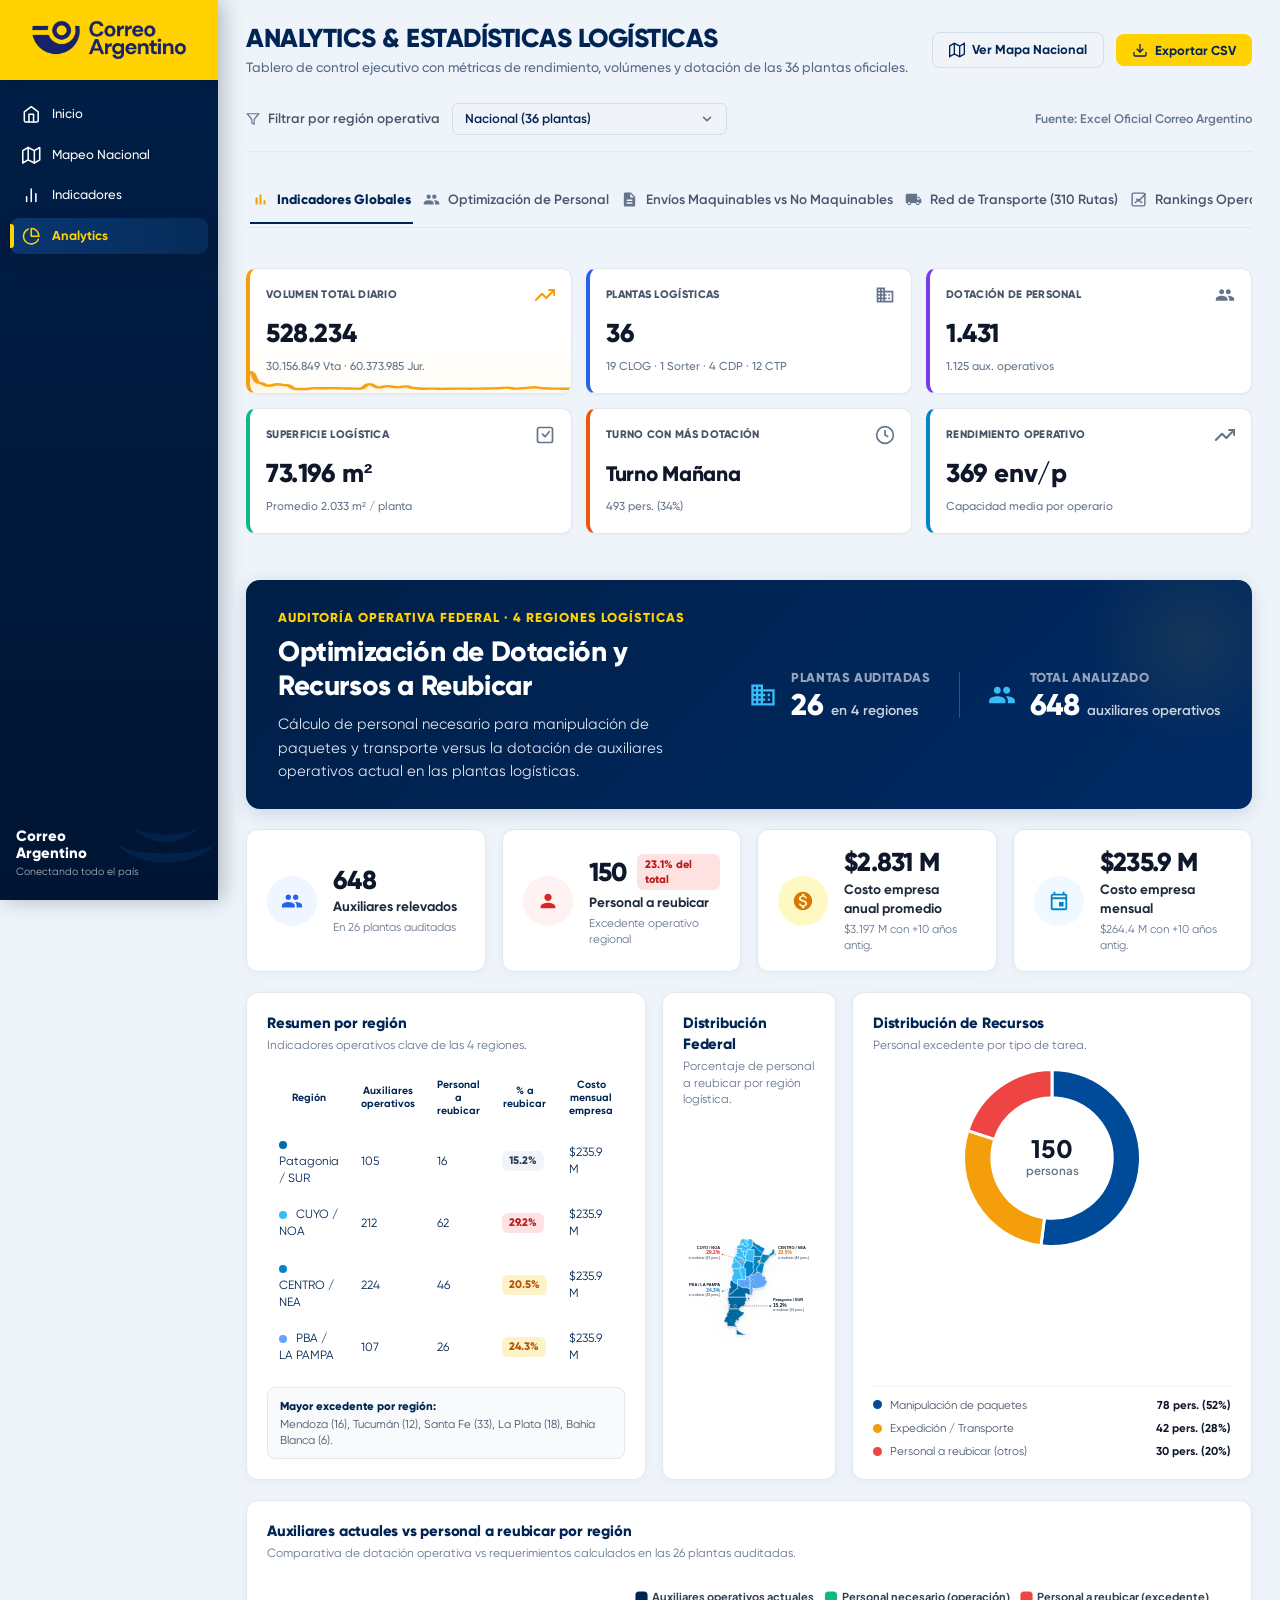
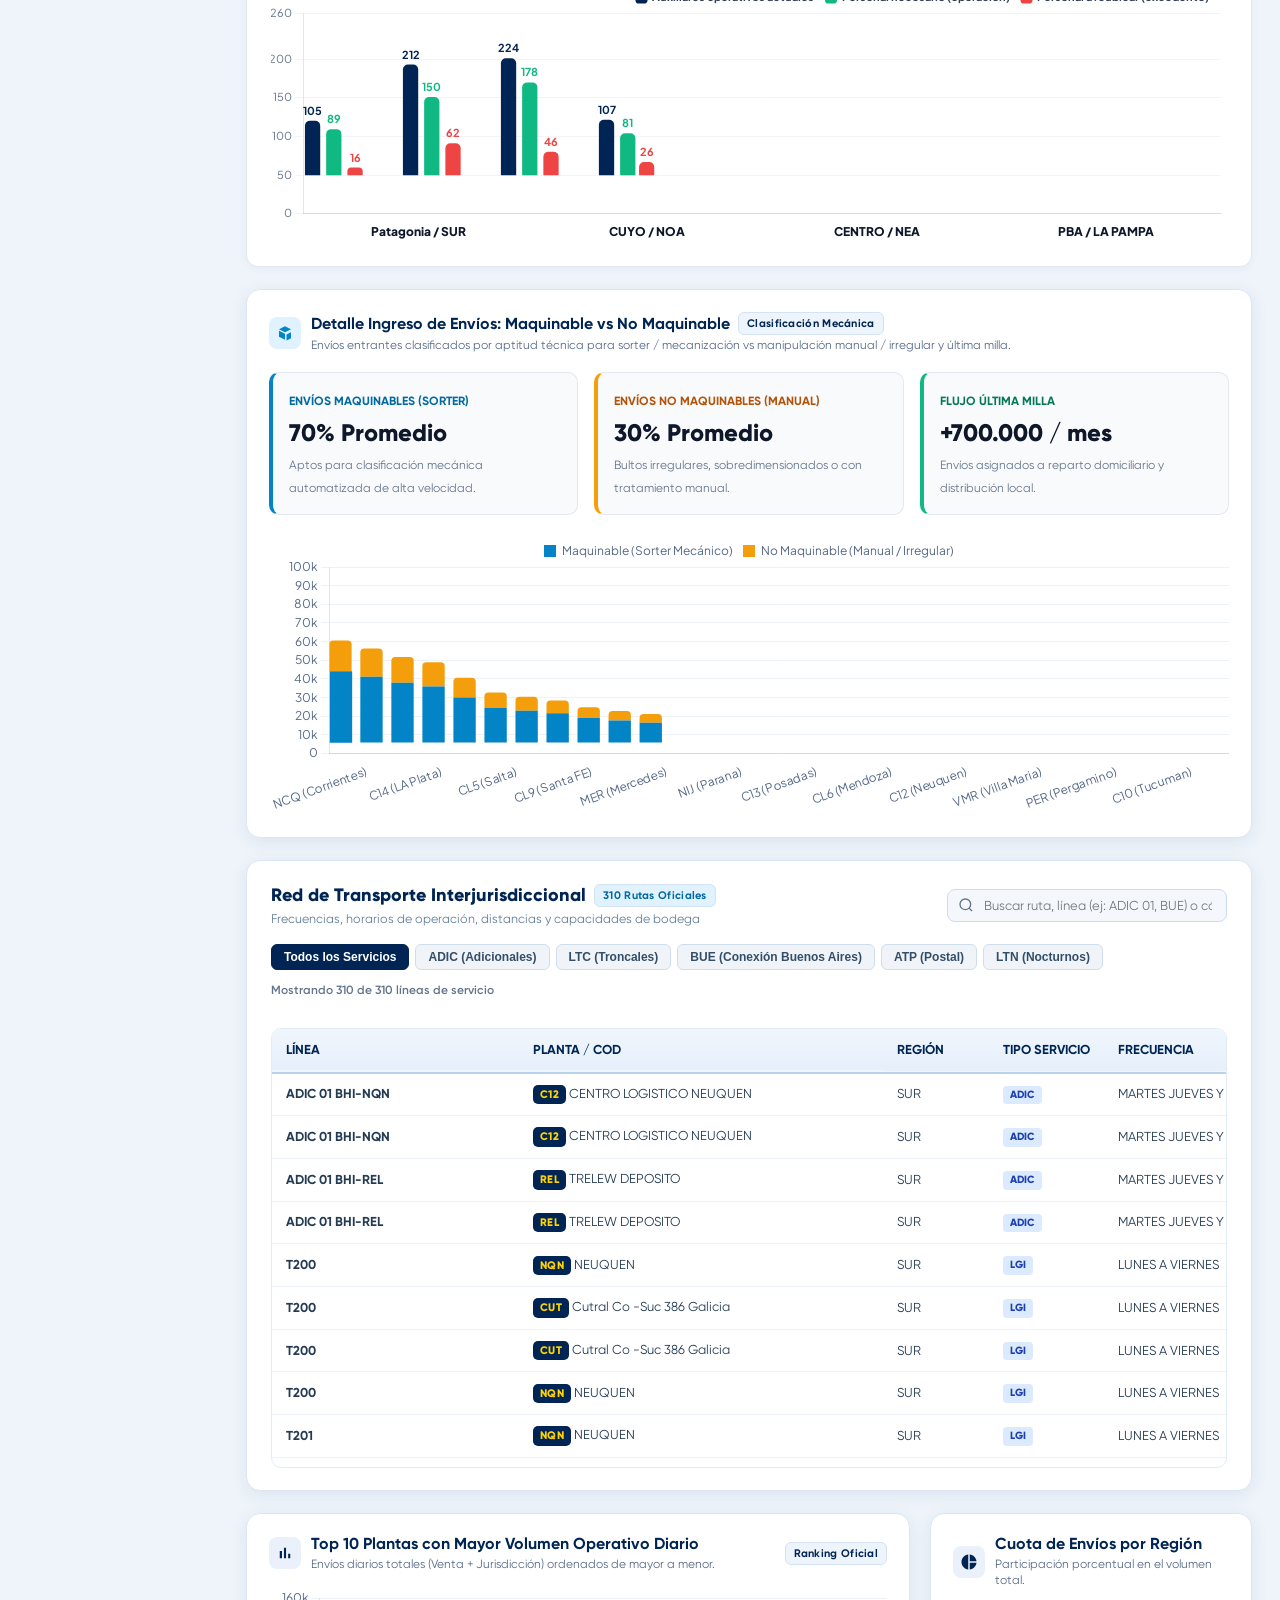
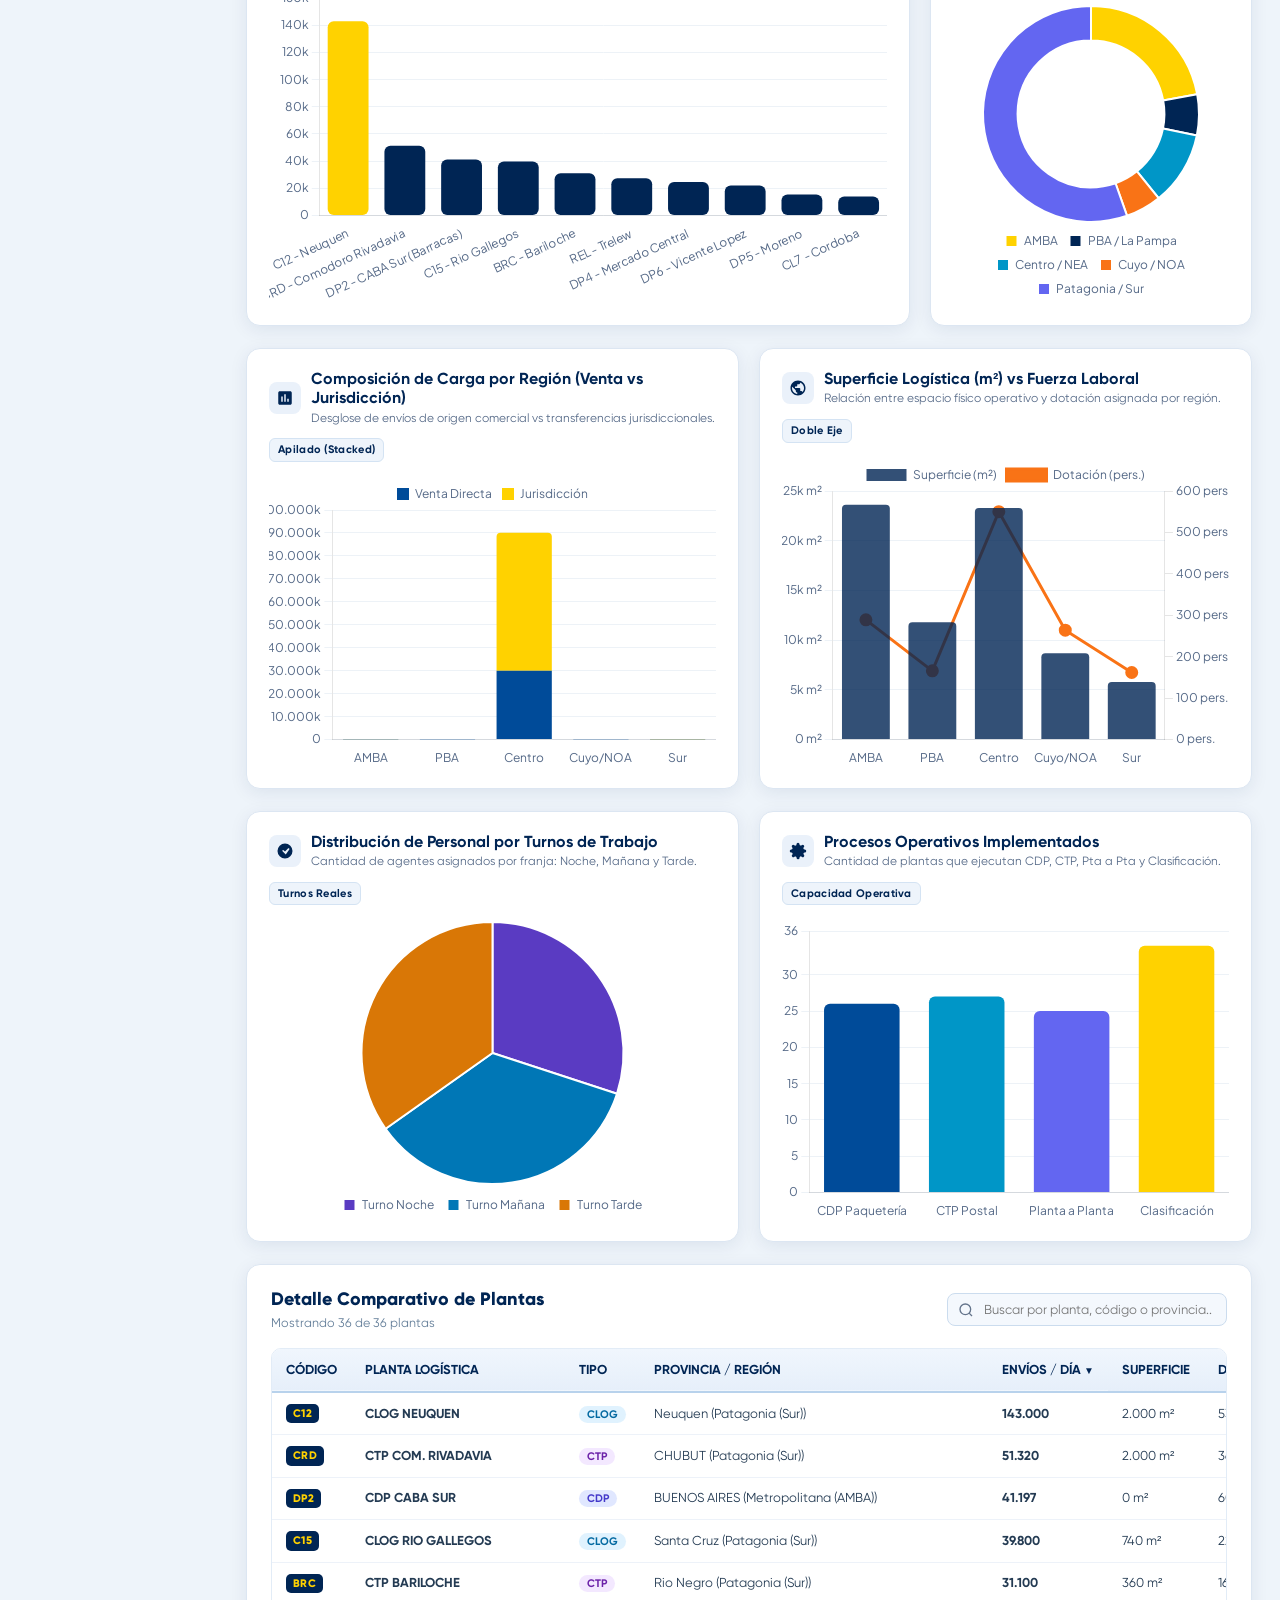
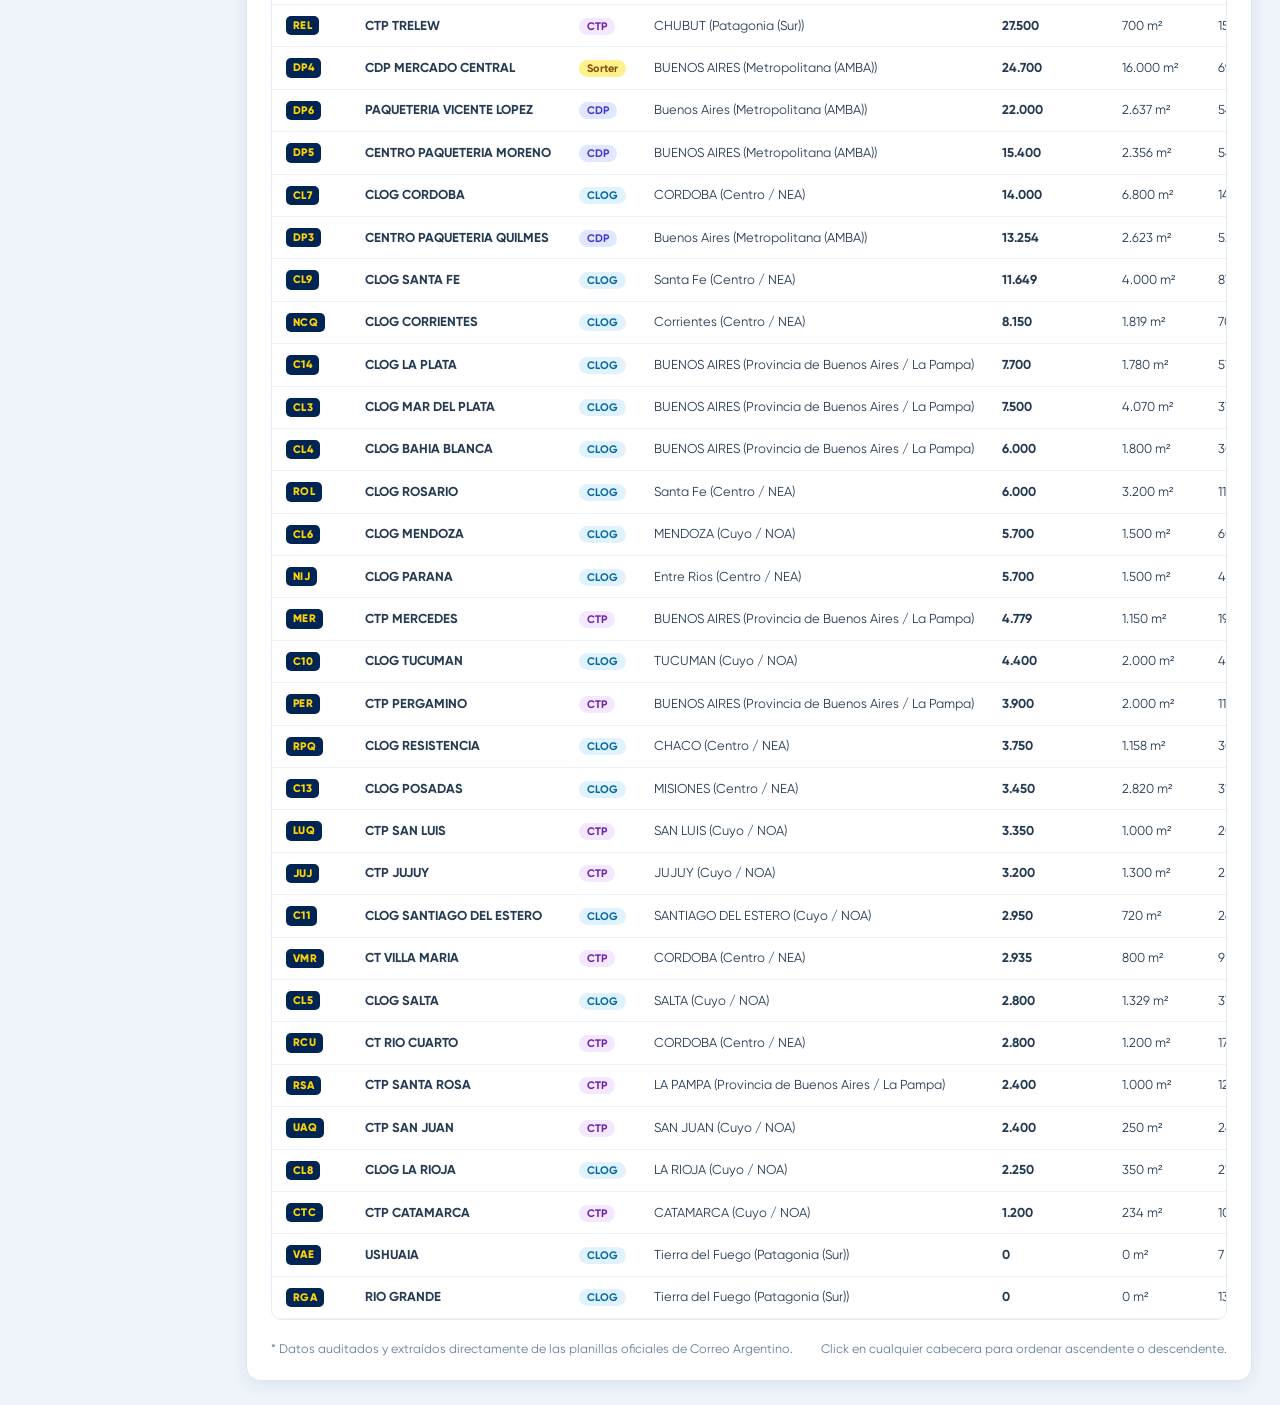
==== commit 238241f8: "feat: add Argentina callout map SVG and build script with analytics CSS updates" ====
--- a/analytics.html
+++ b/analytics.html
@@ -477,10 +477,6 @@
             <div class="opt-donut-container">
               <div class="opt-donut-canvas-wrap">
                 <canvas id="chart-puestos-operativos"></canvas>
-                <div class="opt-donut-center-badge">
-                  <span class="opt-donut-val">150</span>
-                  <span class="opt-donut-lbl">personas</span>
-                </div>
               </div>
               <div class="opt-donut-legend-list">
                 <div class="opt-dleg-row">
--- a/analytics.css
+++ b/analytics.css
@@ -947,8 +947,12 @@
 
 /* Col 2: Map Card with Callouts */
 .opt-map-card {
-  align-items: center;
   justify-content: flex-start;
+}
+
+.opt-map-card .opt-card-header {
+  width: 100%;
+  text-align: left;
 }
 
 .opt-callout-map-wrap {
@@ -957,15 +961,16 @@
   display: flex;
   align-items: center;
   justify-content: center;
-  min-height: 290px;
-  padding: 4px 0;
+  min-height: 300px;
+  padding: 0;
 }
 
 .opt-callout-map-img {
   width: 100%;
-  max-width: 420px;
+  max-width: 405px;
   height: auto;
   object-fit: contain;
+  margin: 0 auto;
   filter: drop-shadow(0 4px 8px rgba(0, 37, 84, 0.05));
 }
 
@@ -986,15 +991,7 @@
 }
 
 .opt-donut-center-badge {
-  position: absolute;
-  top: 50%;
-  left: 50%;
-  transform: translate(-50%, -50%);
-  text-align: center;
-  pointer-events: none;
-  display: flex;
-  flex-direction: column;
-  align-items: center;
+  display: none !important;
 }
 
 .opt-donut-val {
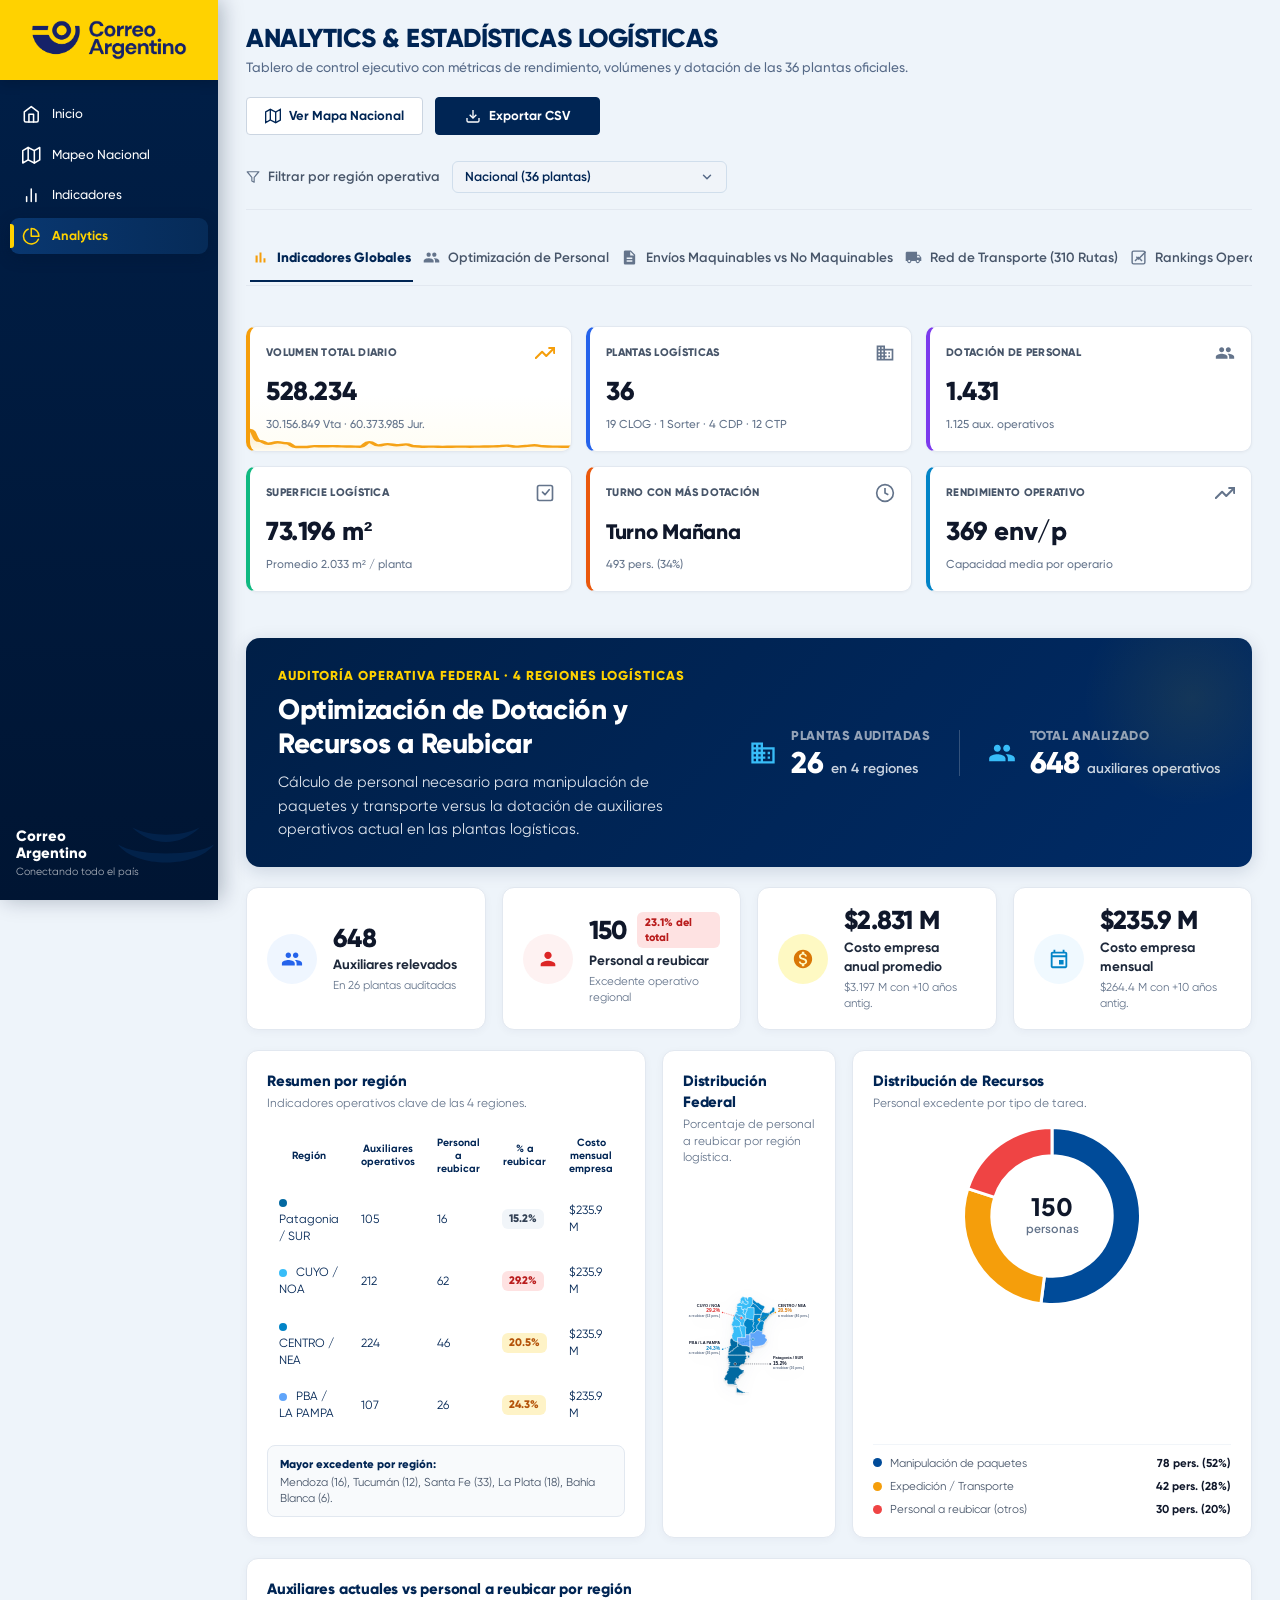
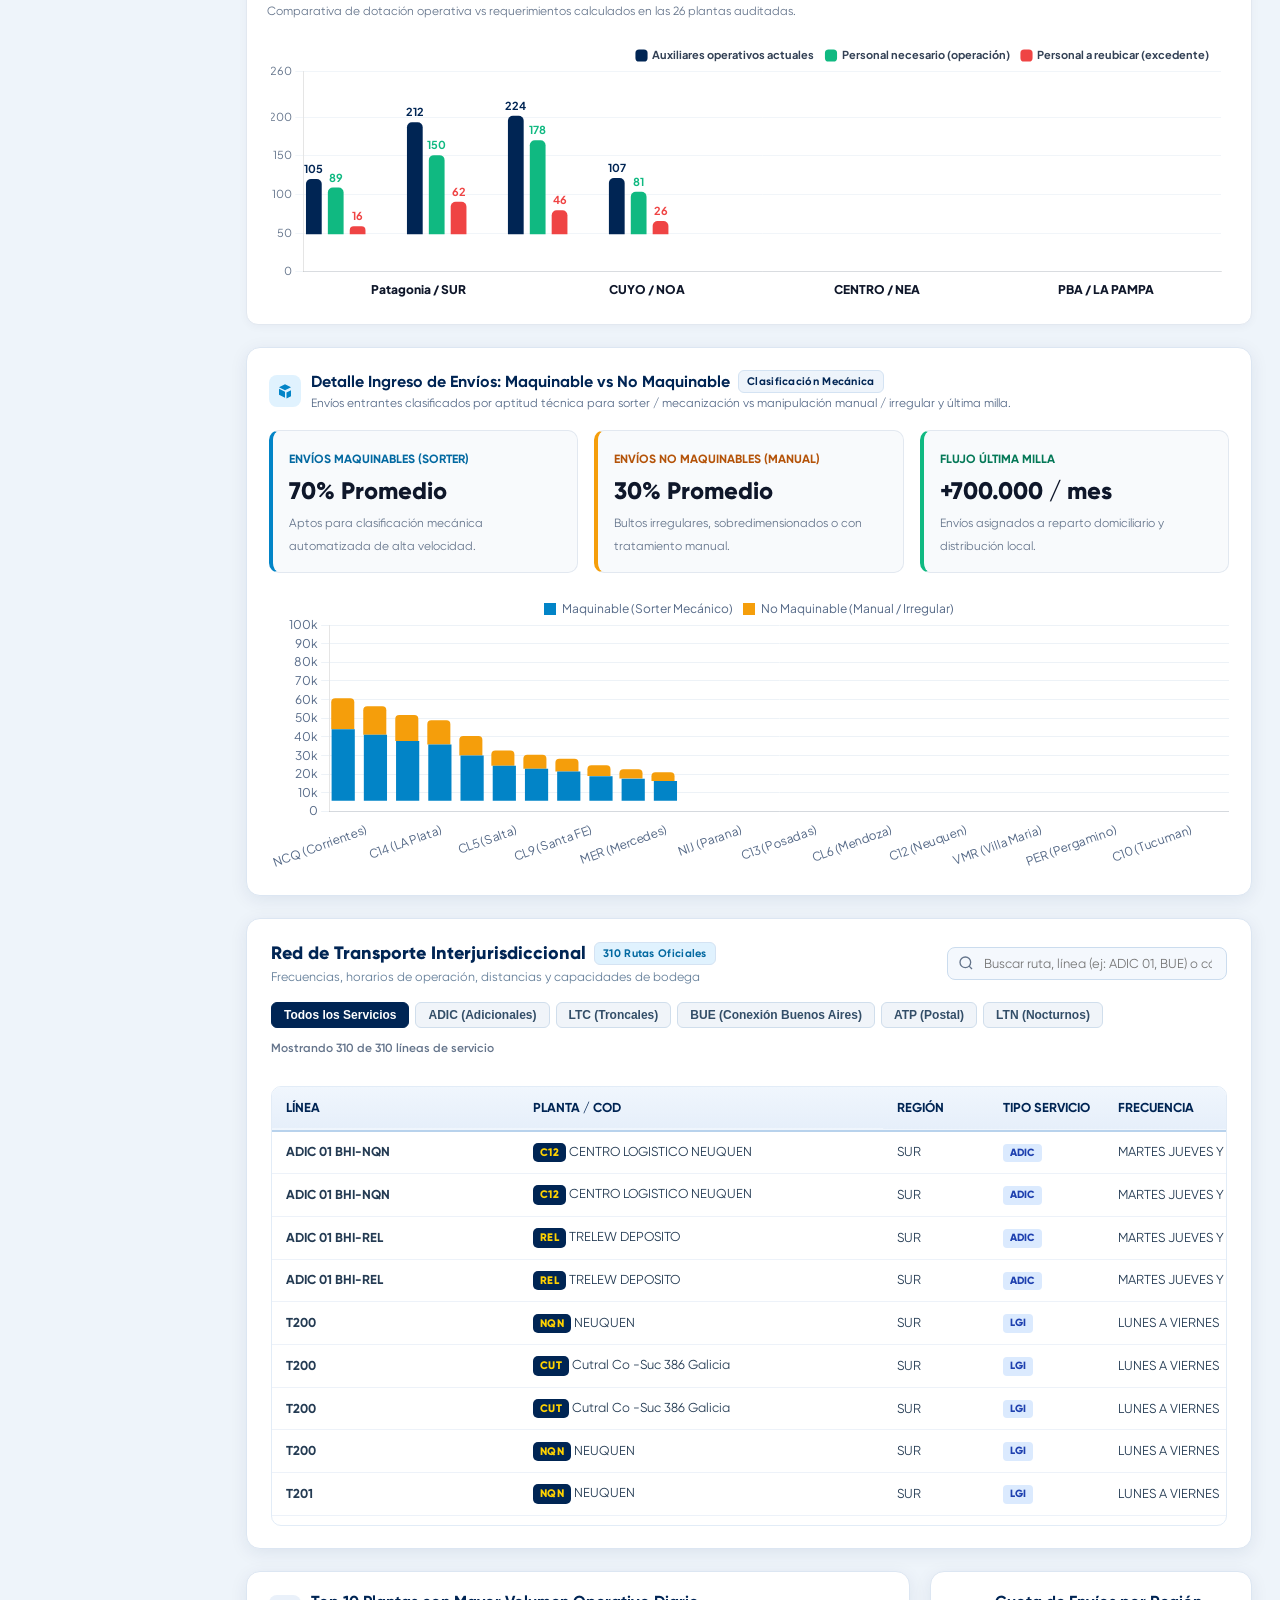
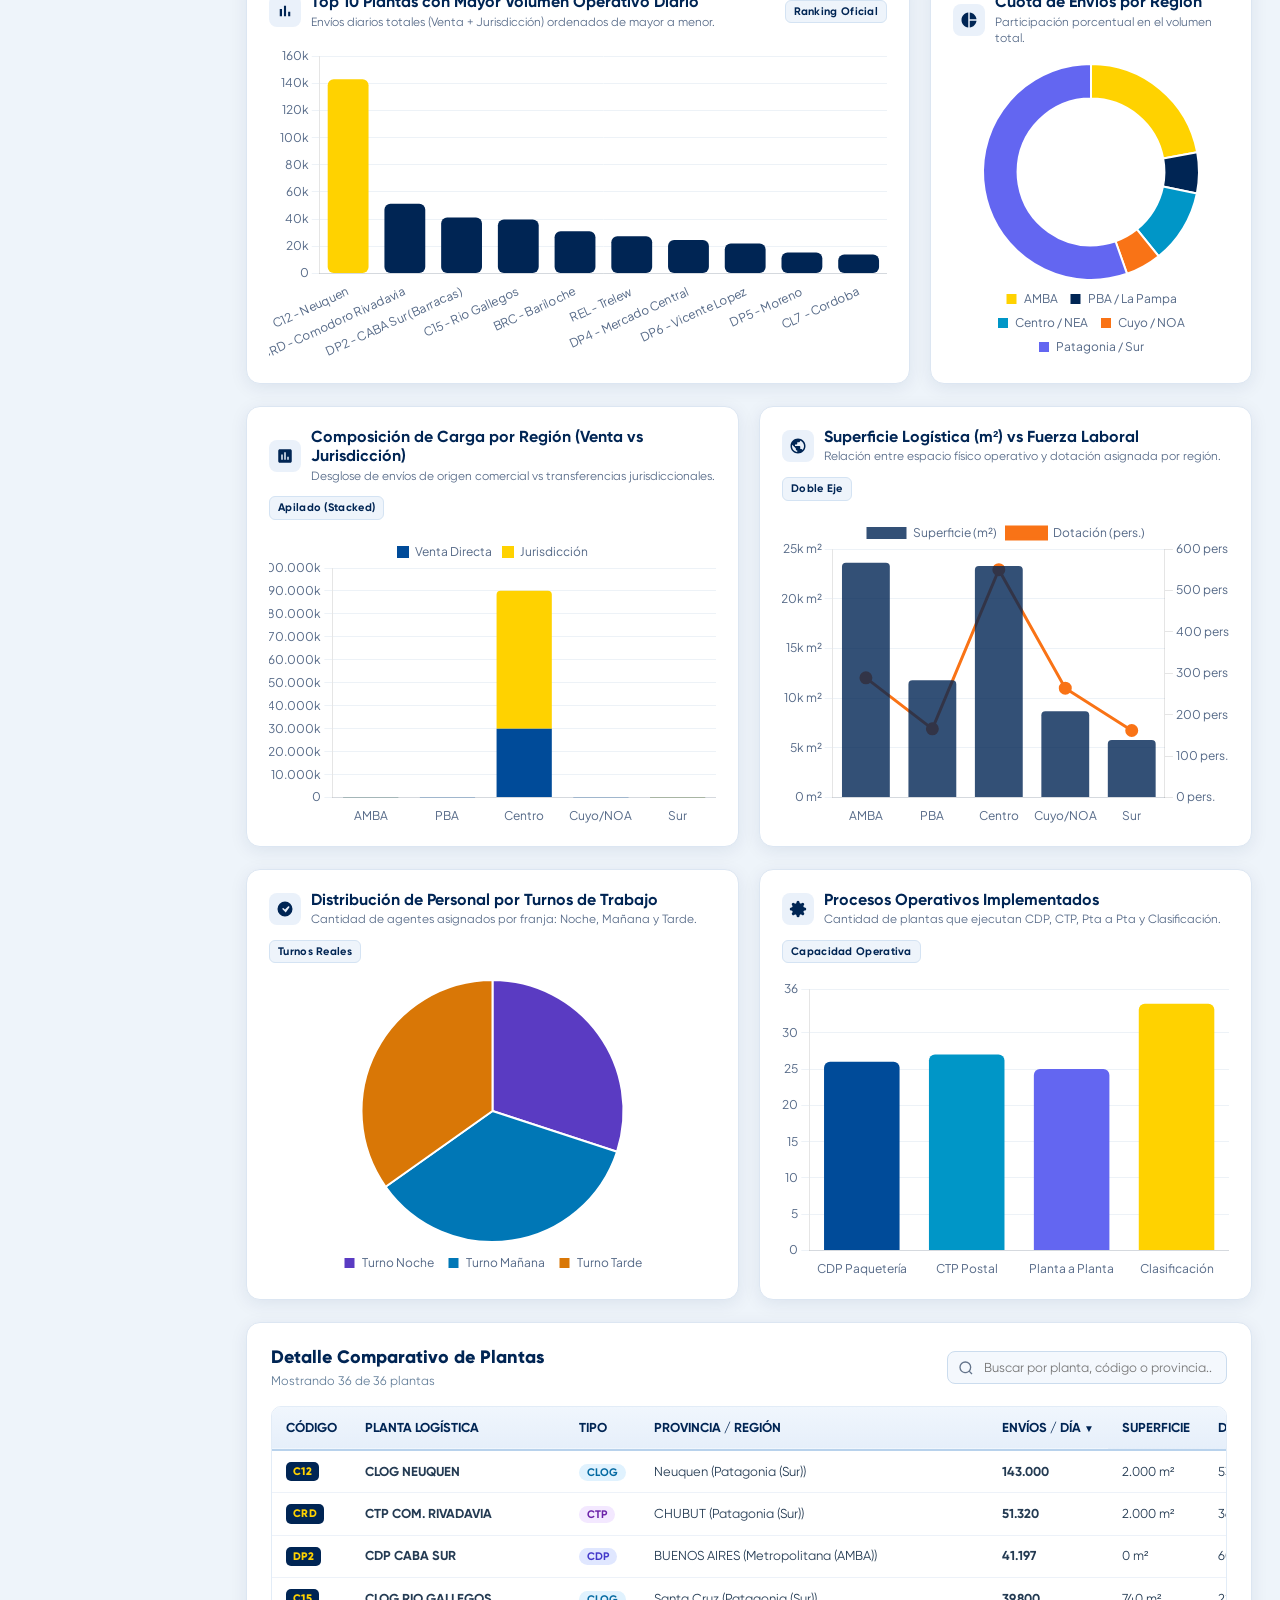
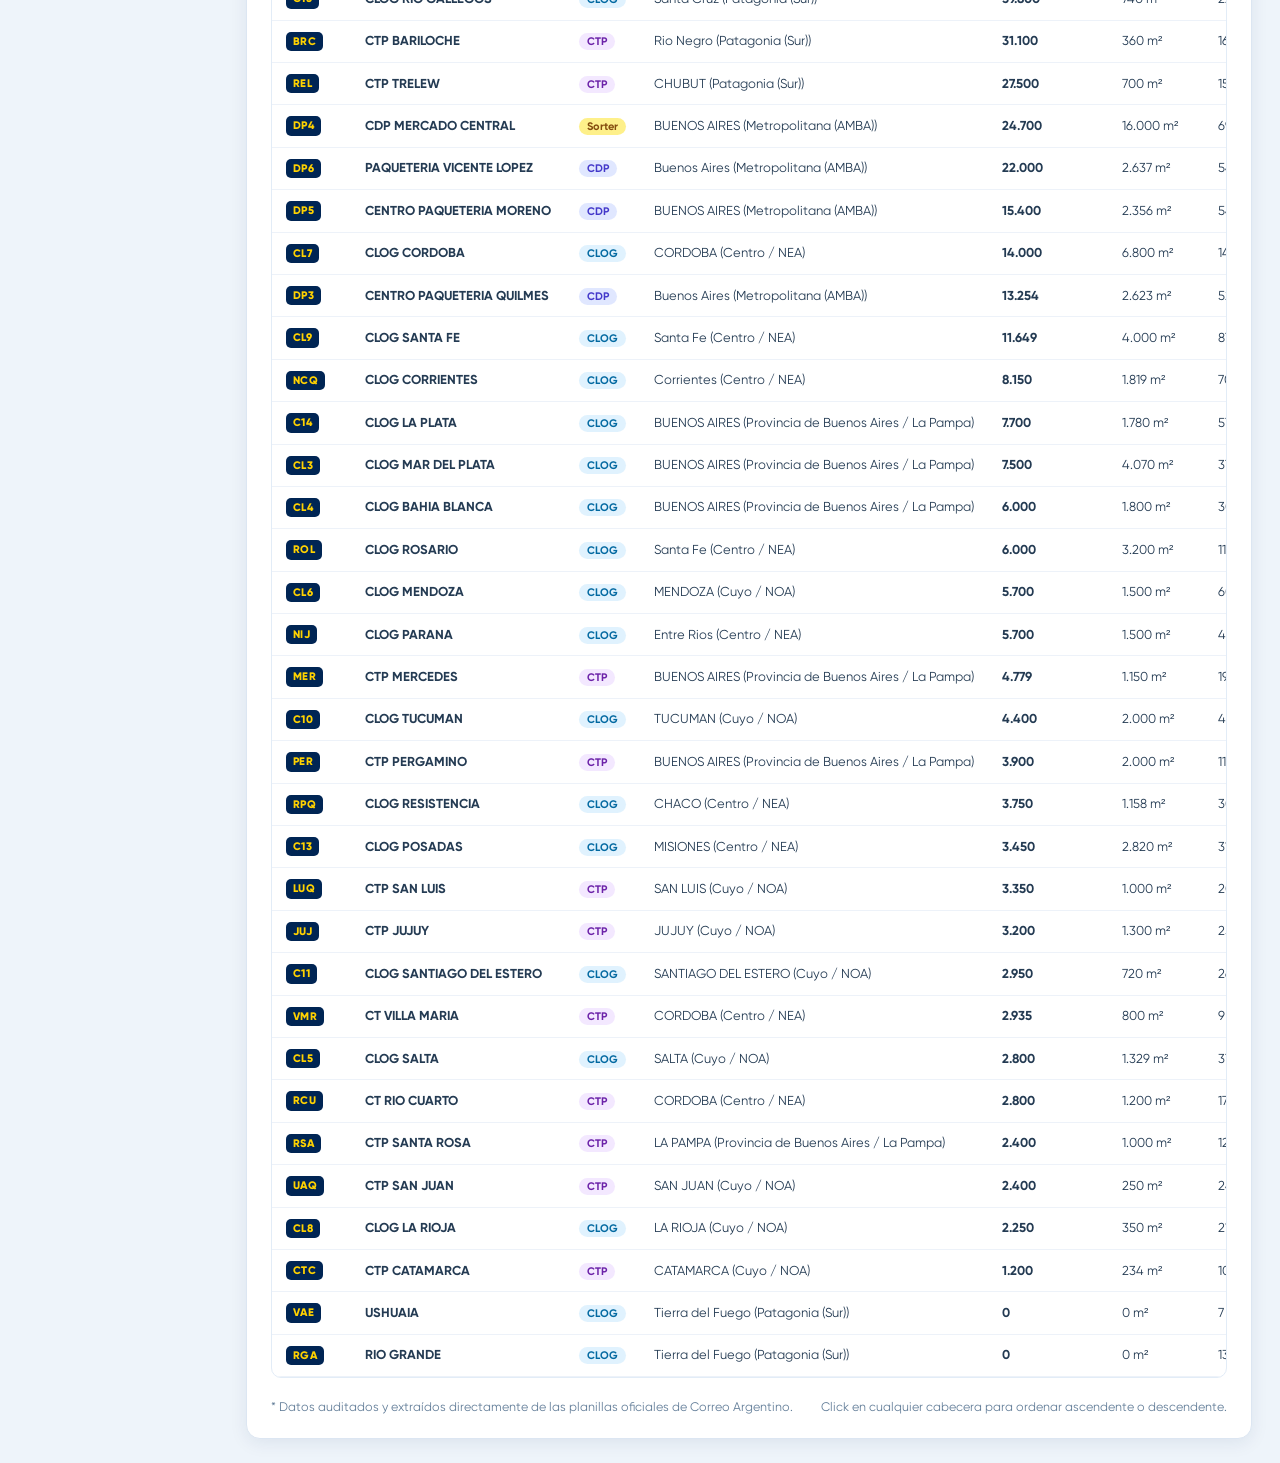
==== commit f606f556: "refactor: update analytics button styles and export button variant" ====
--- a/analytics.html
+++ b/analytics.html
@@ -109,7 +109,7 @@
           </svg>
           Ver Mapa Nacional
         </a>
-        <button id="btn-exportar-csv" class="btn-analytics btn-amarillo-ca" title="Descargar datos en formato CSV">
+        <button id="btn-exportar-csv" class="btn-analytics btn-primary-ca">
           <svg viewBox="0 0 24 24" width="16" height="16" fill="none" stroke="currentColor" stroke-width="2">
             <path d="M21 15v4a2 2 0 0 1-2 2H5a2 2 0 0 1-2-2v-4"></path>
             <polyline points="7 10 12 15 17 10"></polyline>
@@ -151,11 +151,6 @@
           </div>
         </div>
 
-        <div class="toolbar-right">
-          <span style="font-size: 12.5px; color: #64748b; font-weight: 600;">
-            Fuente: Excel Oficial Correo Argentino
-          </span>
-        </div>
       </div>
 
       <!-- Barra de Navegación por Pestañas (Sin salto de scroll) -->
--- a/analytics.css
+++ b/analytics.css
@@ -55,38 +55,48 @@
 .btn-analytics {
   display: inline-flex;
   align-items: center;
-  gap: 7px;
-  padding: 8px 16px;
+  justify-content: center;
+  gap: 8px;
+  height: 38px;
+  min-width: 165px;
+  padding: 0 18px;
   font-size: 13px;
   font-weight: 700;
-  border-radius: 8px;
+  border-radius: 4px;
   cursor: pointer;
-  transition: all 0.15s ease;
   font-family: inherit;
   text-decoration: none;
-  border: none;
-}
-
-.btn-primary-ca {
-  background-color: var(--ca-azul-dark);
-  color: #ffffff;
-}
-
-.btn-primary-ca:hover {
-  background-color: #003b8e;
-  transform: translateY(-1px);
-  box-shadow: 0 4px 12px rgba(0, 37, 84, 0.2);
-}
-
-.btn-secondary-ca {
-  background-color: #f0f4f9;
-  color: var(--texto-dark);
-  border: 1px solid #d0deec;
-}
-
+  box-sizing: border-box;
+  line-height: 1;
+}
+
+.btn-primary-ca,
+.btn-primary-ca:hover,
+#btn-exportar-csv,
+#btn-exportar-csv:hover {
+  background-color: #002554 !important;
+  color: #ffffff !important;
+  border: 1.5px solid #002554 !important;
+  transform: none !important;
+  box-shadow: none !important;
+}
+
+.btn-primary-ca svg,
+#btn-exportar-csv svg {
+  stroke: #ffffff !important;
+}
+
+.btn-secondary-ca,
 .btn-secondary-ca:hover {
-  background-color: #e2edf8;
-  border-color: #b0c9e2;
+  background-color: #ffffff !important;
+  color: #002554 !important;
+  border: 1.5px solid #cbd5e1 !important;
+  transform: none !important;
+  box-shadow: none !important;
+}
+
+.btn-secondary-ca svg {
+  stroke: #002554 !important;
 }
 
 .btn-amarillo-ca {
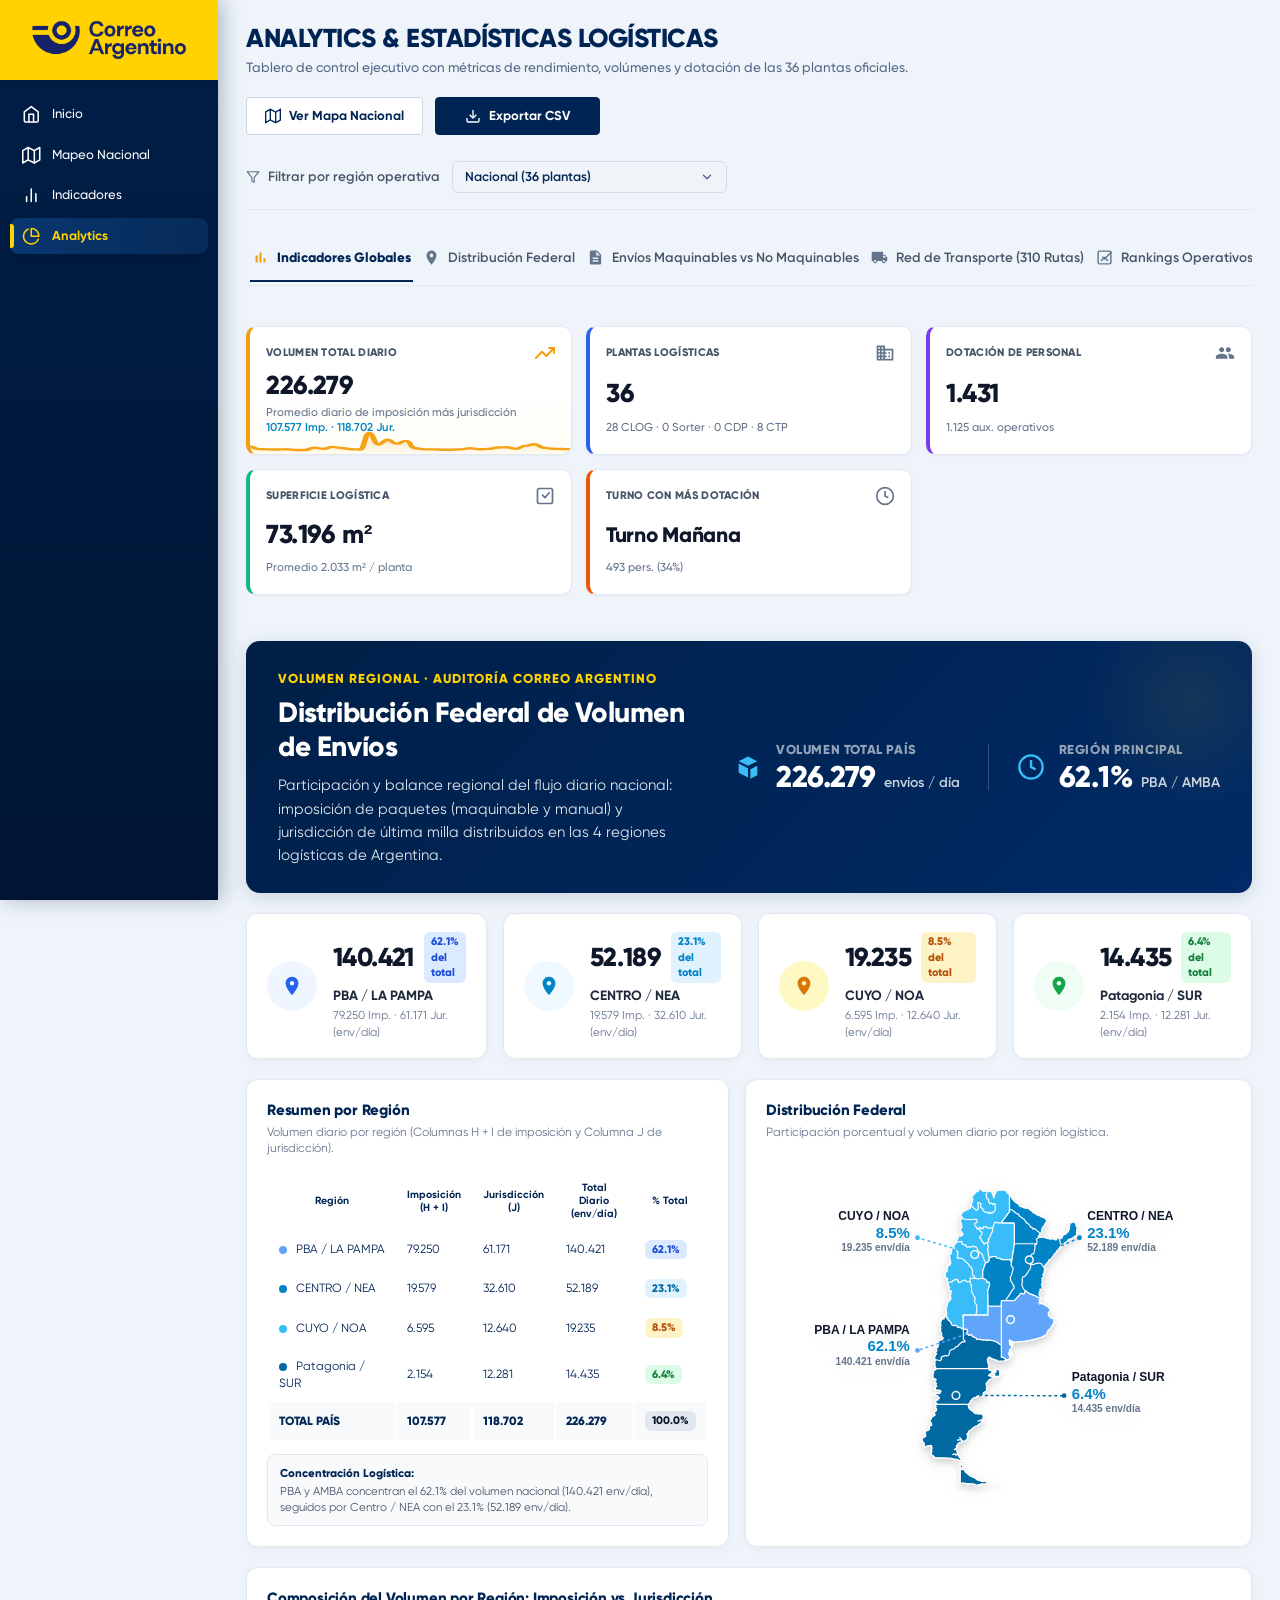
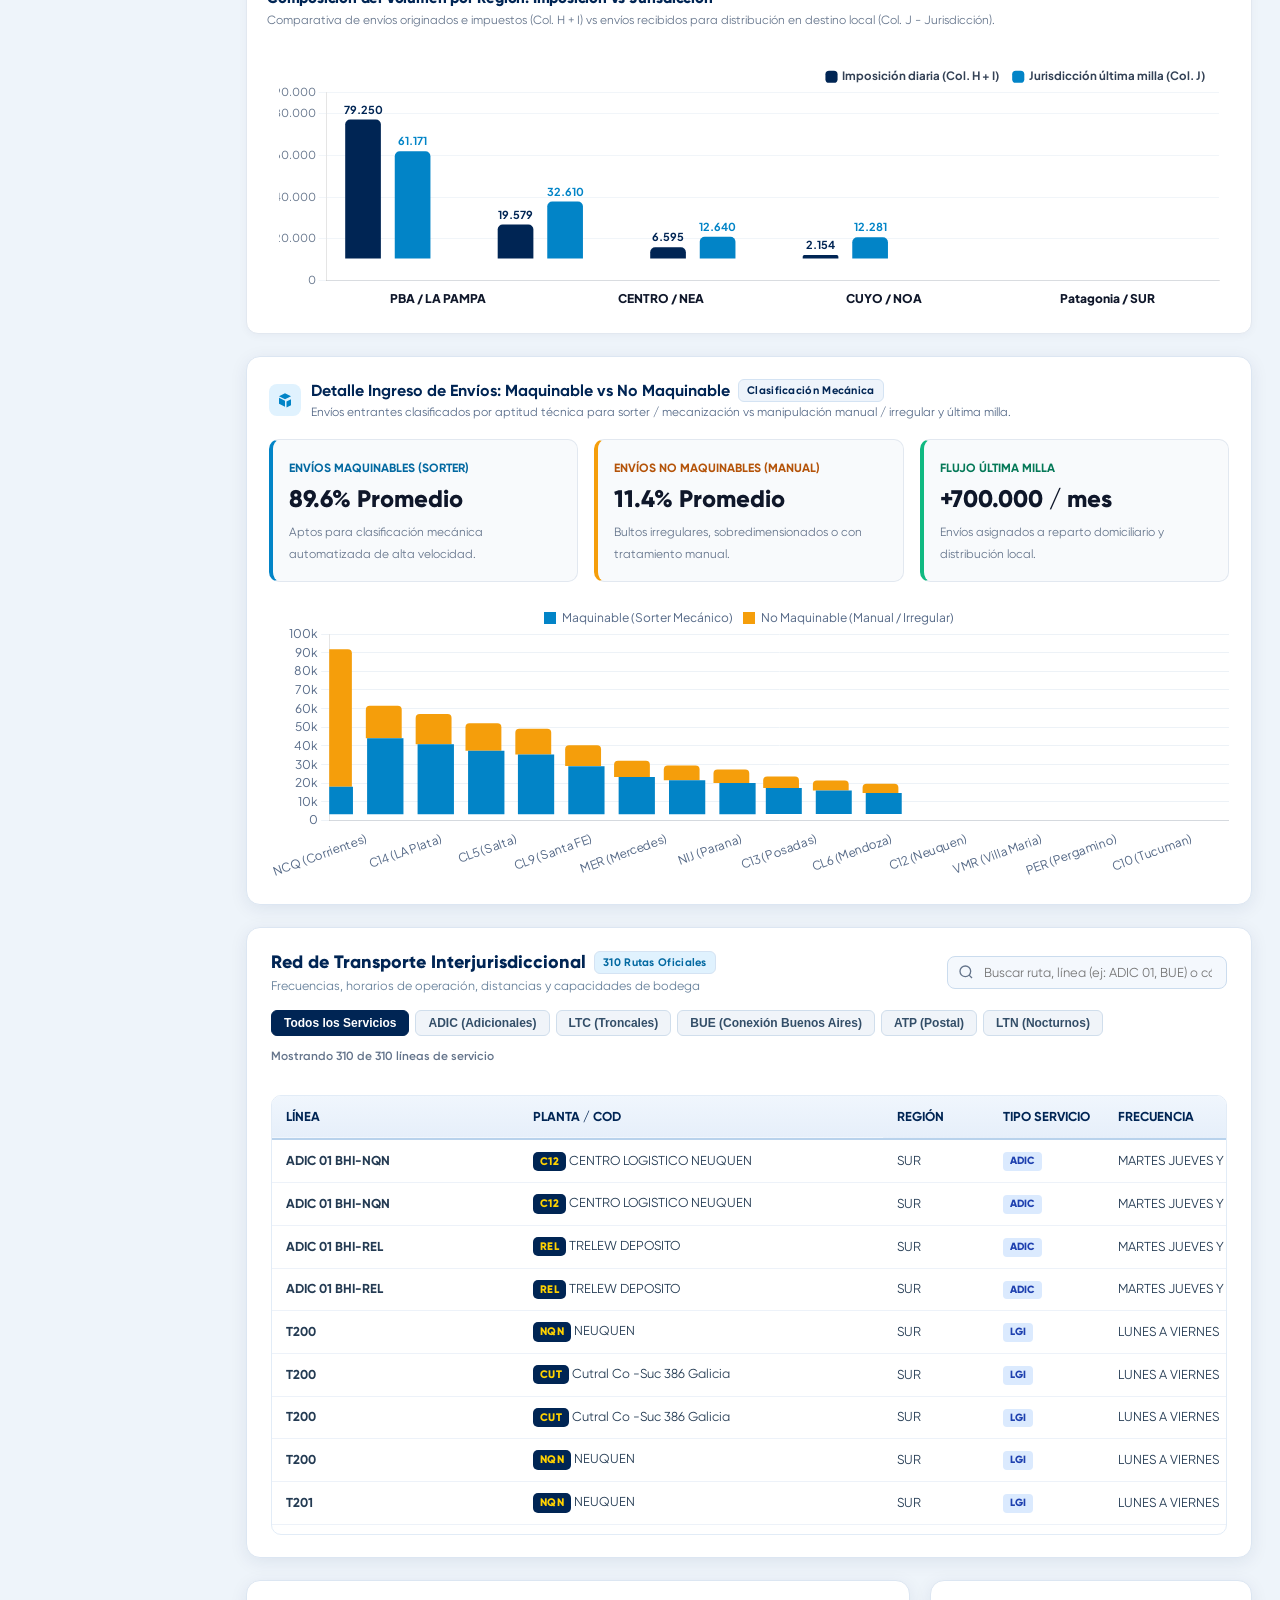
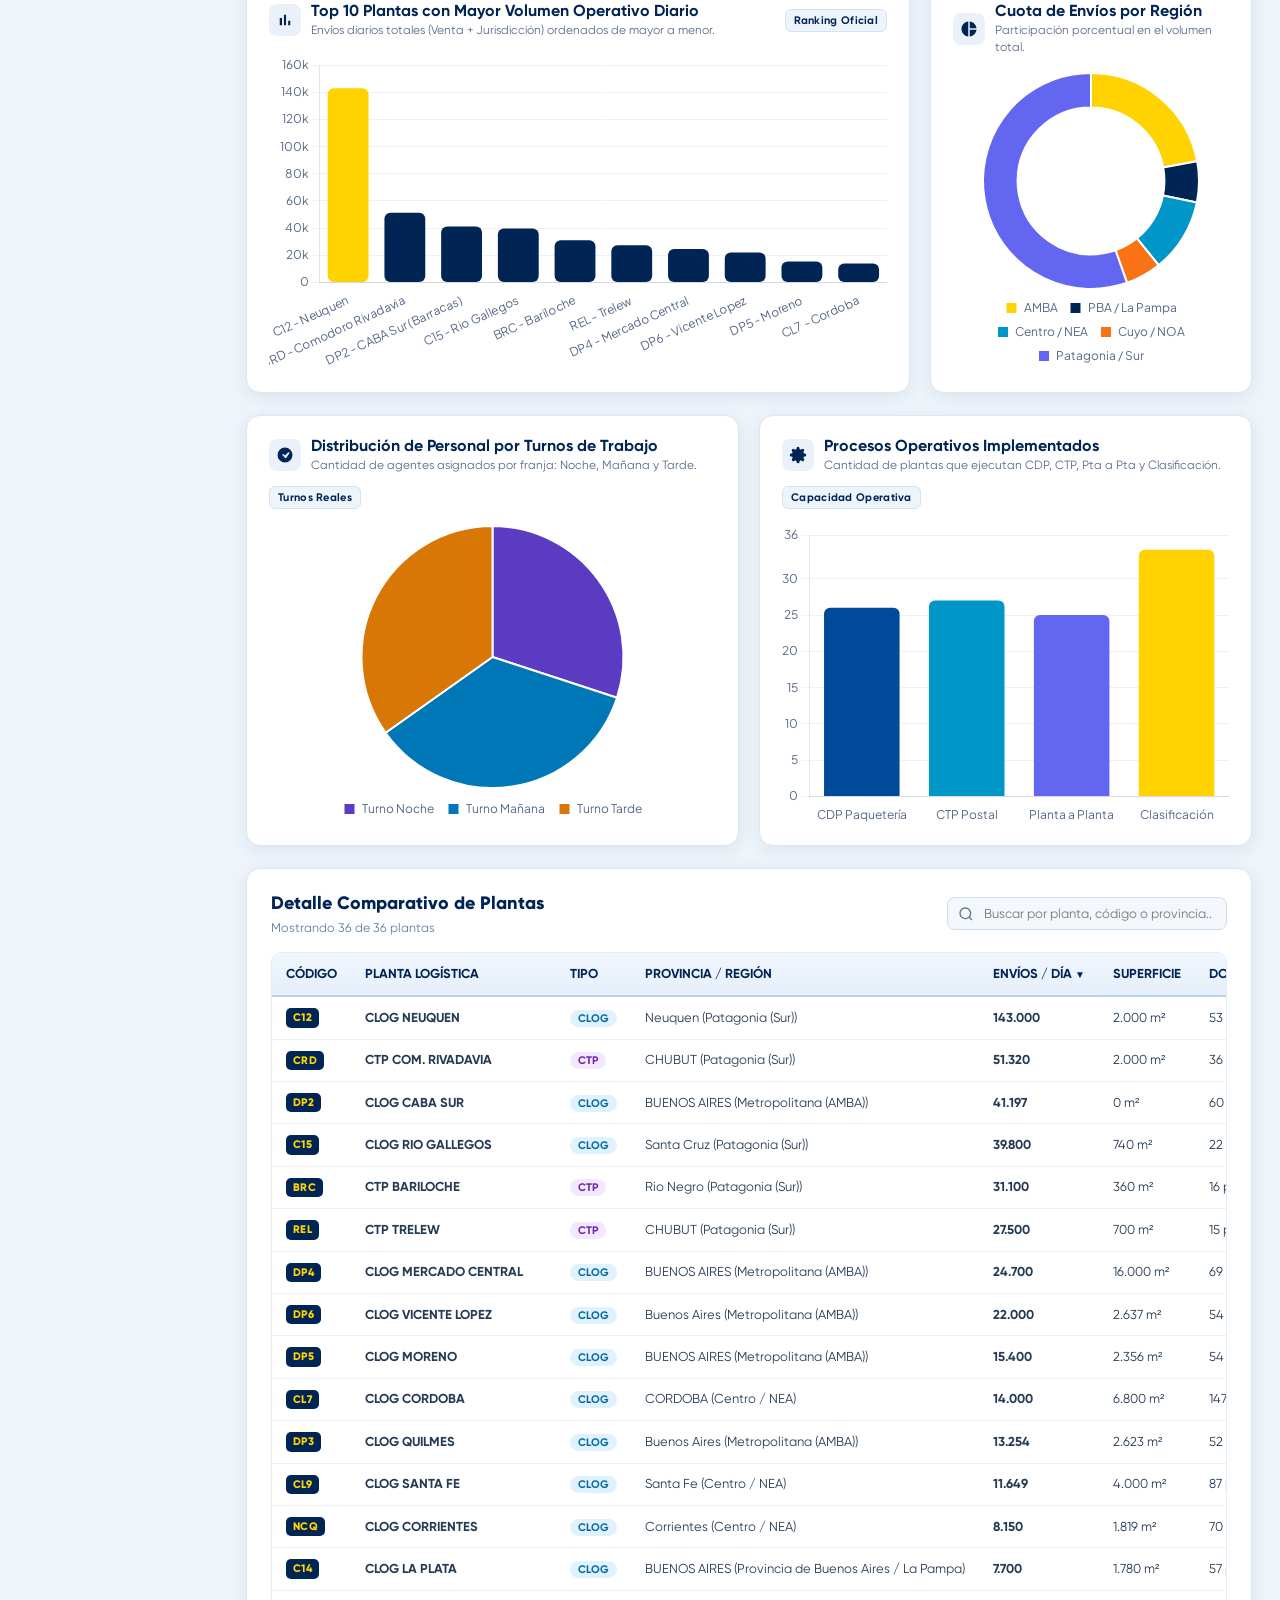
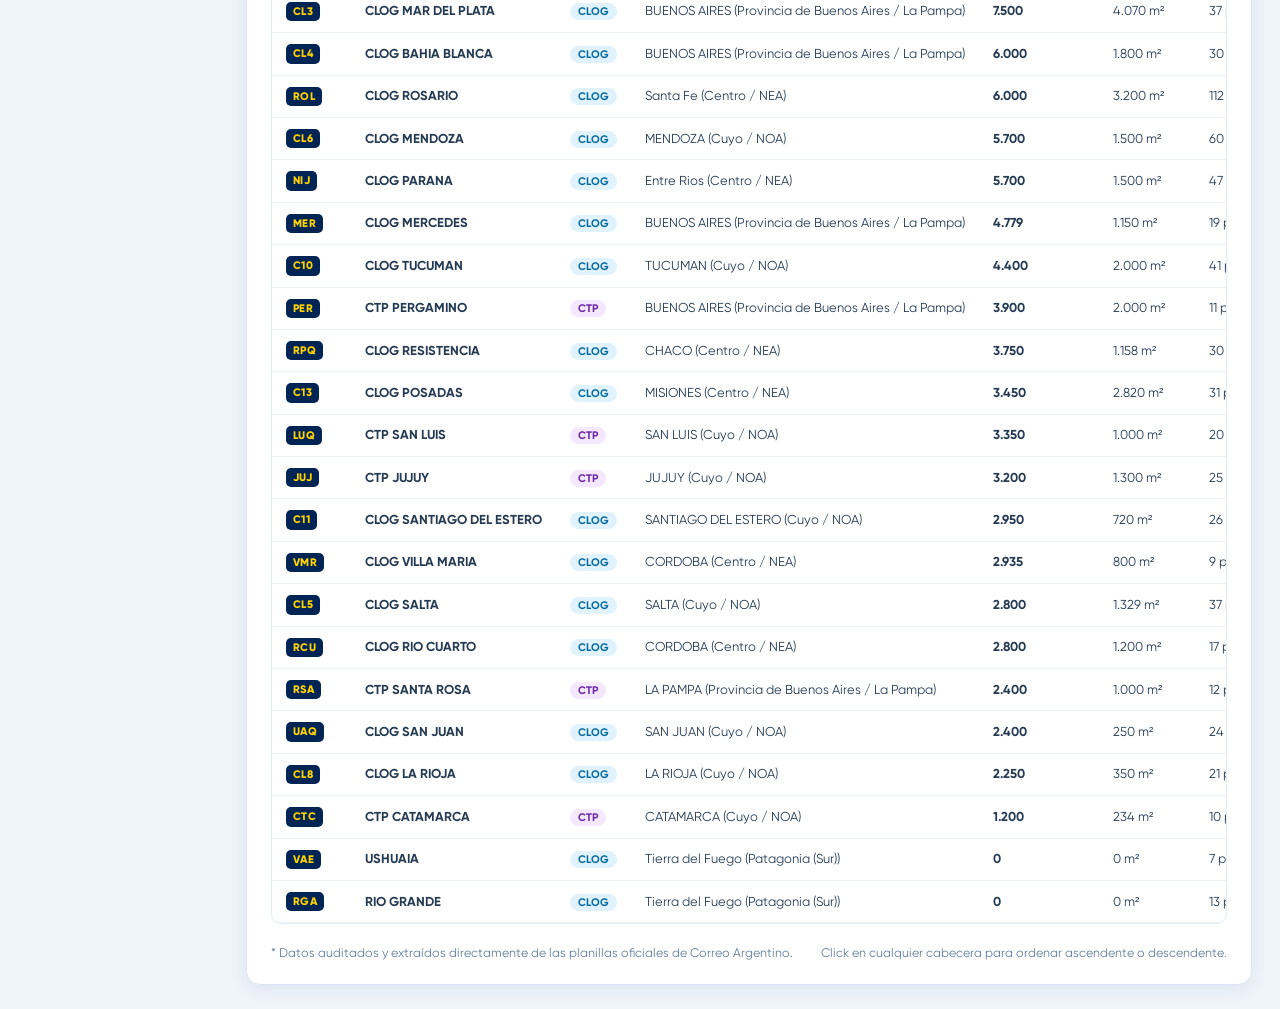
==== commit 5f8e9bcf: "refactor: update node data, scripts, and UI layout for improved logistics analytics and reporting" ====
--- a/analytics.html
+++ b/analytics.html
@@ -71,21 +71,6 @@
         <span>Analytics</span>
       </a>
     </nav>
-
-    <!-- Pie del sidebar con marca de agua y slogan -->
-    <div class="sidebar-footer">
-      <div class="sidebar-watermark">
-        <svg viewBox="0 0 100 60" fill="none" xmlns="http://www.w3.org/2000/svg">
-          <path d="M10 32C25 52 75 52 90 32C75 42 25 42 10 32Z" fill="#083a75" />
-          <path d="M22 18C38 34 62 34 78 18C62 26 38 26 22 18Z" fill="#083a75" />
-        </svg>
-      </div>
-      <div class="sidebar-footer-text">
-        <h3>Correo<br>Argentino</h3>
-        <p>Conectando todo el país</p>
-      </div>
-    </div>
-
   </aside>
 
   <!-- =====================================================
@@ -161,11 +146,11 @@
           </svg>
           <span>Indicadores Globales</span>
         </button>
-        <button type="button" class="analytics-tab" data-tab="optimizacion">
+        <button type="button" class="analytics-tab" data-tab="distribucion">
           <svg class="tab-icon" viewBox="0 0 24 24" width="17" height="17" fill="currentColor">
-            <path d="M16 11c1.66 0 2.99-1.34 2.99-3S17.66 5 16 5c-1.66 0-3 1.34-3 3s1.34 3 3 3zm-8 0c1.66 0 2.99-1.34 2.99-3S9.66 5 8 5C6.34 5 5 6.34 5 8s1.34 3 3 3zm0 2c-2.33 0-7 1.17-7 3.5V19h14v-2.5c0-2.33-4.67-3.5-7-3.5zm8 0c-.29 0-.62.02-.97.05 1.16.84 1.97 1.97 1.97 3.45V19h6v-2.5c0-2.33-4.67-3.5-7-3.5z"/>
-          </svg>
-          <span>Optimización de Personal</span>
+            <path d="M12 2C8.13 2 5 5.13 5 9c0 5.25 7 13 7 13s7-7.75 7-13c0-3.87-3.13-7-7-7zm0 9.5c-1.38 0-2.5-1.12-2.5-2.5s1.12-2.5 2.5-2.5 2.5 1.12 2.5 2.5-1.12 2.5-2.5 2.5z"/>
+          </svg>
+          <span>Distribución Federal</span>
         </button>
         <button type="button" class="analytics-tab" data-tab="ingresos">
           <svg class="tab-icon" viewBox="0 0 24 24" width="17" height="17" fill="currentColor">
@@ -206,8 +191,8 @@
               <polyline points="17 6 23 6 23 12"></polyline>
             </svg>
           </div>
-          <div class="akpi-val" id="akpi-volumen">528.234</div>
-          <div class="akpi-sub" id="akpi-volumen-sub">30.156.849 Vta · 60.373.985 Jur.</div>
+          <div class="akpi-val" id="akpi-volumen">226.279</div>
+          <div class="akpi-sub" id="akpi-volumen-sub">Promedio diario de imposición más jurisdicción<br><span style="color:#0284c7; font-weight:600;">107.577 Imp. · 118.702 Jur.</span></div>
           <!-- Sparkline de tendencia dinámico en la base de la tarjeta -->
           <svg class="akpi-sparkline" viewBox="0 0 140 28" preserveAspectRatio="none">
             <defs>
@@ -271,184 +256,187 @@
           <div class="akpi-sub" id="akpi-turno-sub">493 pers. (34%)</div>
         </div>
 
-        <!-- 6. Envíos por Persona -->
-        <div class="akpi-card card-rendimiento">
-          <div class="akpi-top">
-            <span class="akpi-title">RENDIMIENTO OPERATIVO</span>
-            <svg class="akpi-naked-icon" viewBox="0 0 24 24" width="20" height="20" fill="none" stroke="currentColor" stroke-width="2.5" stroke-linecap="round" stroke-linejoin="round">
-              <polyline points="23 6 13.5 15.5 8.5 10.5 1 18"></polyline>
-              <polyline points="17 6 23 6 23 12"></polyline>
-            </svg>
-          </div>
-          <div class="akpi-val" id="akpi-productividad">369 env/p</div>
-          <div class="akpi-sub" id="akpi-productividad-sub">Capacidad media por operario</div>
-        </div>
       </section>
 
-      <!-- ==========      <!-- =====================================================
-           SECCIÓN 1: RESUMEN EJECUTIVO Y PERSONAL A REUBICAR (SHEET 6)
+      <!-- =====================================================
+           SECCIÓN: DISTRIBUCIÓN FEDERAL DE VOLUMEN POR REGIÓN
            ===================================================== -->
-      <section class="analytics-section-block opt-section" id="sec-optimizacion" data-tab-section="optimizacion">
-        <!-- 1. Dark Blue Header Banner (Sin tarjetas, tipografía grande y legible) -->
+      <section class="analytics-section-block opt-section" id="sec-distribucion" data-tab-section="distribucion">
+        <!-- 1. Header Banner -->
         <div class="opt-banner-header">
           <div class="opt-banner-left">
-            <div class="opt-banner-badge">AUDITORÍA OPERATIVA FEDERAL · 4 REGIONES LOGÍSTICAS</div>
-            <h2 class="opt-banner-title">Optimización de Dotación y Recursos a Reubicar</h2>
-            <p class="opt-banner-desc">
-              Cálculo de personal necesario para manipulación de paquetes y transporte versus la dotación de auxiliares operativos actual en las plantas logísticas.
-            </p>
+            <span class="opt-banner-badge">VOLUMEN REGIONAL · AUDITORÍA CORREO ARGENTINO</span>
+            <h2 class="opt-banner-title">Distribución Federal de Volumen de Envíos</h2>
+            <p class="opt-banner-desc">Participación y balance regional del flujo diario nacional: imposición de paquetes (maquinable y manual) y jurisdicción de última milla distribuidos en las 4 regiones logísticas de Argentina.</p>
           </div>
           <div class="opt-banner-right">
             <div class="opt-banner-stat-item">
               <div class="opt-bstat-icon-wrap">
                 <svg viewBox="0 0 24 24" width="28" height="28" fill="currentColor">
-                  <path d="M12 7V3H2v18h20V7H12zM6 19H4v-2h2v2zm0-4H4v-2h2v2zm0-4H4V9h2v2zm0-4H4V5h2v2zm4 12H8v-2h2v2zm0-4H8v-2h2v2zm0-4H8V9h2v2zm0-4H8V5h2v2zm10 12h-8v-2h2v-2h-2v-2h2v-2h-2V9h8v10zm-2-8h-2v2h2v-2zm0 4h-2v2h2v-2z"/>
+                  <path d="M20 7l-8-4-8 4 8 4 8-4zm-8 6l-8-4v8l8 4V13zm2 .9l6-3V19l-6 3V13.9z"/>
                 </svg>
               </div>
               <div class="opt-bstat-content">
-                <span class="opt-bstat-title">PLANTAS AUDITADAS</span>
+                <span class="opt-bstat-title">Volumen Total País</span>
                 <div class="opt-bstat-num-row">
-                  <span class="opt-bstat-num">26</span>
-                  <span class="opt-bstat-sub">en 4 regiones</span>
+                  <span class="opt-bstat-num">226.279</span>
+                  <span class="opt-bstat-sub">envíos / día</span>
                 </div>
               </div>
             </div>
-
             <div class="opt-banner-divider"></div>
-
             <div class="opt-banner-stat-item">
               <div class="opt-bstat-icon-wrap">
-                <svg viewBox="0 0 24 24" width="28" height="28" fill="currentColor">
-                  <path d="M16 11c1.66 0 2.99-1.34 2.99-3S17.66 5 16 5c-1.66 0-3 1.34-3 3s1.34 3 3 3zm-8 0c1.66 0 2.99-1.34 2.99-3S9.66 5 8 5C6.34 5 5 6.34 5 8s1.34 3 3 3zm0 2c-2.33 0-7 1.17-7 3.5V19h14v-2.5c0-2.33-4.67-3.5-7-3.5zm8 0c-.29 0-.62.02-.97.05 1.16.84 1.97 1.97 1.97 3.45V19h6v-2.5c0-2.33-4.67-3.5-7-3.5z"/>
+                <svg viewBox="0 0 24 24" width="28" height="28" fill="none" stroke="currentColor" stroke-width="2">
+                  <circle cx="12" cy="12" r="10"></circle>
+                  <polyline points="12 6 12 12 16 14"></polyline>
                 </svg>
               </div>
               <div class="opt-bstat-content">
-                <span class="opt-bstat-title">TOTAL ANALIZADO</span>
+                <span class="opt-bstat-title">Región Principal</span>
                 <div class="opt-bstat-num-row">
-                  <span class="opt-bstat-num">648</span>
-                  <span class="opt-bstat-sub">auxiliares operativos</span>
+                  <span class="opt-bstat-num">62.1%</span>
+                  <span class="opt-bstat-sub">PBA / AMBA</span>
                 </div>
               </div>
             </div>
           </div>
         </div>
 
-        <!-- 2. Fila de 4 KPI Cards -->
+        <!-- 2. Top 4 KPI Cards: Las 4 Regiones y su Volumen -->
         <div class="opt-kpis-grid">
-          <!-- Card 1 -->
+          <!-- Card 1: PBA / LA PAMPA -->
           <div class="opt-kpi-card">
             <div class="opt-kpi-icon-wrap icon-blue">
               <svg viewBox="0 0 24 24" width="22" height="22" fill="currentColor">
-                <path d="M16 11c1.66 0 2.99-1.34 2.99-3S17.66 5 16 5c-1.66 0-3 1.34-3 3s1.34 3 3 3zm-8 0c1.66 0 2.99-1.34 2.99-3S9.66 5 8 5C6.34 5 5 6.34 5 8s1.34 3 3 3zm0 2c-2.33 0-7 1.17-7 3.5V19h14v-2.5c0-2.33-4.67-3.5-7-3.5zm8 0c-.29 0-.62.02-.97.05 1.16.84 1.97 1.97 1.97 3.45V19h6v-2.5c0-2.33-4.67-3.5-7-3.5z"/>
-              </svg>
-            </div>
-            <div class="opt-kpi-body">
-              <div class="opt-kpi-num">648</div>
-              <div class="opt-kpi-label">Auxiliares relevados</div>
-              <div class="opt-kpi-sub">En 26 plantas auditadas</div>
-            </div>
-          </div>
-
-          <!-- Card 2 -->
-          <div class="opt-kpi-card">
-            <div class="opt-kpi-icon-wrap icon-red">
-              <svg viewBox="0 0 24 24" width="22" height="22" fill="currentColor">
-                <path d="M12 12c2.21 0 4-1.79 4-4s-1.79-4-4-4-4 1.79-4 4 1.79 4 4 4zm0 2c-2.67 0-8 1.34-8 4v2h16v-2c0-2.66-5.33-4-8-4z"/>
+                <path d="M12 2C8.13 2 5 5.13 5 9c0 5.25 7 13 7 13s7-7.75 7-13c0-3.87-3.13-7-7-7zm0 9.5c-1.38 0-2.5-1.12-2.5-2.5s1.12-2.5 2.5-2.5 2.5 1.12 2.5 2.5-1.12 2.5-2.5 2.5z"/>
               </svg>
             </div>
             <div class="opt-kpi-body">
               <div class="opt-kpi-num-row">
-                <span class="opt-kpi-num">150</span>
-                <span class="opt-kpi-badge-red">23.1% del total</span>
-              </div>
-              <div class="opt-kpi-label">Personal a reubicar</div>
-              <div class="opt-kpi-sub">Excedente operativo regional</div>
-            </div>
-          </div>
-
-          <!-- Card 3 -->
+                <span class="opt-kpi-num">140.421</span>
+                <span class="opt-badge-pct" style="background:#dbeafe; color:#1d4ed8; font-weight:800;">62.1% del total</span>
+              </div>
+              <div class="opt-kpi-label">PBA / LA PAMPA</div>
+              <div class="opt-kpi-sub">79.250 Imp. · 61.171 Jur. (env/día)</div>
+            </div>
+          </div>
+
+          <!-- Card 2: CENTRO / NEA -->
+          <div class="opt-kpi-card">
+            <div class="opt-kpi-icon-wrap icon-cyan">
+              <svg viewBox="0 0 24 24" width="22" height="22" fill="currentColor">
+                <path d="M12 2C8.13 2 5 5.13 5 9c0 5.25 7 13 7 13s7-7.75 7-13c0-3.87-3.13-7-7-7zm0 9.5c-1.38 0-2.5-1.12-2.5-2.5s1.12-2.5 2.5-2.5 2.5 1.12 2.5 2.5-1.12 2.5-2.5 2.5z"/>
+              </svg>
+            </div>
+            <div class="opt-kpi-body">
+              <div class="opt-kpi-num-row">
+                <span class="opt-kpi-num">52.189</span>
+                <span class="opt-badge-pct" style="background:#e0f2fe; color:#0284c7; font-weight:800;">23.1% del total</span>
+              </div>
+              <div class="opt-kpi-label">CENTRO / NEA</div>
+              <div class="opt-kpi-sub">19.579 Imp. · 32.610 Jur. (env/día)</div>
+            </div>
+          </div>
+
+          <!-- Card 3: CUYO / NOA -->
           <div class="opt-kpi-card">
             <div class="opt-kpi-icon-wrap icon-amber">
               <svg viewBox="0 0 24 24" width="22" height="22" fill="currentColor">
-                <path d="M12 2C6.48 2 2 6.48 2 12s4.48 10 10 10 10-4.48 10-10S17.52 2 12 2zm1.41 16.09V20h-2.67v-1.93c-1.71-.36-3.16-1.46-3.27-3.4h1.96c.1 1.05.82 1.87 2.65 1.87 1.96 0 2.4-.98 2.4-1.59 0-.83-.44-1.61-2.67-2.14-2.48-.6-4.18-1.62-4.18-3.67 0-1.72 1.39-2.84 3.11-3.21V4h2.67v1.95c1.86.45 2.79 1.86 2.85 3.39H14.3c-.05-1.11-.64-1.87-2.22-1.87-1.5 0-2.4.68-2.4 1.64 0 .84.65 1.39 2.67 1.91s4.18 1.36 4.18 3.84c-.01 1.37-.89 2.78-3.12 3.23z"/>
+                <path d="M12 2C8.13 2 5 5.13 5 9c0 5.25 7 13 7 13s7-7.75 7-13c0-3.87-3.13-7-7-7zm0 9.5c-1.38 0-2.5-1.12-2.5-2.5s1.12-2.5 2.5-2.5 2.5 1.12 2.5 2.5-1.12 2.5-2.5 2.5z"/>
               </svg>
             </div>
             <div class="opt-kpi-body">
-              <div class="opt-kpi-num">$2.831 M</div>
-              <div class="opt-kpi-label">Costo empresa anual promedio</div>
-              <div class="opt-kpi-sub">$3.197 M con +10 años antig.</div>
-            </div>
-          </div>
-
-          <!-- Card 4 -->
+              <div class="opt-kpi-num-row">
+                <span class="opt-kpi-num">19.235</span>
+                <span class="opt-badge-pct" style="background:#fef3c7; color:#b45309; font-weight:800;">8.5% del total</span>
+              </div>
+              <div class="opt-kpi-label">CUYO / NOA</div>
+              <div class="opt-kpi-sub">6.595 Imp. · 12.640 Jur. (env/día)</div>
+            </div>
+          </div>
+
+          <!-- Card 4: PATAGONIA / SUR -->
           <div class="opt-kpi-card">
-            <div class="opt-kpi-icon-wrap icon-cyan">
+            <div class="opt-kpi-icon-wrap icon-cyan" style="background:#f0fdf4; color:#16a34a;">
               <svg viewBox="0 0 24 24" width="22" height="22" fill="currentColor">
-                <path d="M19 4h-1V2h-2v2H8V2H6v2H5c-1.11 0-1.99.9-1.99 2L3 20c0 1.1.89 2 2 2h14c1.1 0 2-.9 2-2V6c0-1.1-.9-2-2-2zm0 16H5V10h14v10zm0-12H5V6h14v2zm-7 5h5v5h-5z"/>
+                <path d="M12 2C8.13 2 5 5.13 5 9c0 5.25 7 13 7 13s7-7.75 7-13c0-3.87-3.13-7-7-7zm0 9.5c-1.38 0-2.5-1.12-2.5-2.5s1.12-2.5 2.5-2.5 2.5 1.12 2.5 2.5-1.12 2.5-2.5 2.5z"/>
               </svg>
             </div>
             <div class="opt-kpi-body">
-              <div class="opt-kpi-num">$235.9 M</div>
-              <div class="opt-kpi-label">Costo empresa mensual</div>
-              <div class="opt-kpi-sub">$264.4 M con +10 años antig.</div>
+              <div class="opt-kpi-num-row">
+                <span class="opt-kpi-num">14.435</span>
+                <span class="opt-badge-pct" style="background:#dcfce7; color:#15803d; font-weight:800;">6.4% del total</span>
+              </div>
+              <div class="opt-kpi-label">Patagonia / SUR</div>
+              <div class="opt-kpi-sub">2.154 Imp. · 12.281 Jur. (env/día)</div>
             </div>
           </div>
         </div>
 
         <!-- 3. Grid Principal de 3 Columnas: Tabla Resumen + Mapa Grande con Callouts + Donut -->
         <div class="opt-mid-grid">
-          <!-- Col 1: Resumen por Región (Tabla Ejecutiva) -->
+          <!-- Col 1: Resumen de Volumen por Región (Tabla Ejecutiva) -->
           <div class="opt-col-card">
             <div class="opt-card-header">
-              <h4 class="opt-card-title">Resumen por región</h4>
-              <p class="opt-card-sub">Indicadores operativos clave de las 4 regiones.</p>
+              <h4 class="opt-card-title">Resumen por Región</h4>
+              <p class="opt-card-sub">Volumen diario por región (Columnas H + I de imposición y Columna J de jurisdicción).</p>
             </div>
             <div class="opt-table-responsive">
               <table class="opt-table opt-table-compact">
                 <thead>
                   <tr>
                     <th>Región</th>
-                    <th>Auxiliares<br>operativos</th>
-                    <th>Personal a<br>reubicar</th>
-                    <th>% a reubicar</th>
-                    <th>Costo mensual<br>empresa</th>
+                    <th>Imposición<br>(H + I)</th>
+                    <th>Jurisdicción<br>(J)</th>
+                    <th>Total Diario<br>(env/día)</th>
+                    <th>% Total</th>
                   </tr>
                 </thead>
                 <tbody>
                   <tr>
-                    <td class="td-bold"><span class="opt-dot-reg" style="background:#0369a1;"></span> Patagonia / SUR</td>
-                    <td class="td-num">105</td>
-                    <td class="td-num td-reubic">16</td>
-                    <td><span class="opt-badge-pct">15.2%</span></td>
-                    <td class="td-num">$235.9 M</td>
+                    <td class="td-bold"><span class="opt-dot-reg" style="background:#60a5fa;"></span> PBA / LA PAMPA</td>
+                    <td class="td-num">79.250</td>
+                    <td class="td-num">61.171</td>
+                    <td class="td-num td-bold" style="color:#002554;">140.421</td>
+                    <td><span class="opt-badge-pct" style="background:#dbeafe; color:#1d4ed8; font-weight:800;">62.1%</span></td>
+                  </tr>
+                  <tr>
+                    <td class="td-bold"><span class="opt-dot-reg" style="background:#0284c7;"></span> CENTRO / NEA</td>
+                    <td class="td-num">19.579</td>
+                    <td class="td-num">32.610</td>
+                    <td class="td-num td-bold" style="color:#002554;">52.189</td>
+                    <td><span class="opt-badge-pct" style="background:#e0f2fe; color:#0369a1; font-weight:800;">23.1%</span></td>
                   </tr>
                   <tr>
                     <td class="td-bold"><span class="opt-dot-reg" style="background:#38bdf8;"></span> CUYO / NOA</td>
-                    <td class="td-num">212</td>
-                    <td class="td-num td-reubic">62</td>
-                    <td><span class="opt-badge-pct high">29.2%</span></td>
-                    <td class="td-num">$235.9 M</td>
+                    <td class="td-num">6.595</td>
+                    <td class="td-num">12.640</td>
+                    <td class="td-num td-bold" style="color:#002554;">19.235</td>
+                    <td><span class="opt-badge-pct" style="background:#fef3c7; color:#b45309; font-weight:800;">8.5%</span></td>
                   </tr>
                   <tr>
-                    <td class="td-bold"><span class="opt-dot-reg" style="background:#0284c7;"></span> CENTRO / NEA</td>
-                    <td class="td-num">224</td>
-                    <td class="td-num td-reubic">46</td>
-                    <td><span class="opt-badge-pct mid">20.5%</span></td>
-                    <td class="td-num">$235.9 M</td>
-                  </tr>
-                  <tr>
-                    <td class="td-bold"><span class="opt-dot-reg" style="background:#60a5fa;"></span> PBA / LA PAMPA</td>
-                    <td class="td-num">107</td>
-                    <td class="td-num td-reubic">26</td>
-                    <td><span class="opt-badge-pct mid">24.3%</span></td>
-                    <td class="td-num">$235.9 M</td>
+                    <td class="td-bold"><span class="opt-dot-reg" style="background:#0369a1;"></span> Patagonia / SUR</td>
+                    <td class="td-num">2.154</td>
+                    <td class="td-num">12.281</td>
+                    <td class="td-num td-bold" style="color:#002554;">14.435</td>
+                    <td><span class="opt-badge-pct" style="background:#dcfce7; color:#15803d; font-weight:800;">6.4%</span></td>
                   </tr>
                 </tbody>
+                <tfoot>
+                  <tr style="background:#f8fafc; font-weight:800; border-top:2px solid #cbd5e1;">
+                    <td>TOTAL PAÍS</td>
+                    <td class="td-num">107.577</td>
+                    <td class="td-num">118.702</td>
+                    <td class="td-num" style="color:#002554;">226.279</td>
+                    <td><span class="opt-badge-pct" style="background:#e2e8f0; color:#0f172a; font-weight:800;">100.0%</span></td>
+                  </tr>
+                </tfoot>
               </table>
             </div>
             <div class="opt-excedentes-box">
-              <span class="opt-exc-title">Mayor excedente por región:</span>
-              <span class="opt-exc-desc">Mendoza (16), Tucumán (12), Santa Fe (33), La Plata (18), Bahía Blanca (6).</span>
+              <span class="opt-exc-title">Concentración Logística:</span>
+              <span class="opt-exc-desc">PBA y AMBA concentran el 62.1% del volumen nacional (140.421 env/día), seguidos por Centro / NEA con el 23.1% (52.189 env/día).</span>
             </div>
           </div>
 
@@ -456,57 +444,28 @@
           <div class="opt-col-card opt-map-card">
             <div class="opt-card-header" style="margin-bottom: 6px;">
               <h4 class="opt-card-title">Distribución Federal</h4>
-              <p class="opt-card-sub">Porcentaje de personal a reubicar por región logística.</p>
+              <p class="opt-card-sub">Participación porcentual y volumen diario por región logística.</p>
             </div>
             <div class="opt-callout-map-wrap">
-              <img src="imagenes/argentina_map_callouts.svg" alt="Mapa de Reubicación Federal" class="opt-callout-map-img">
-            </div>
-          </div>
-
-          <!-- Col 3: Distribución de Recursos a Reubicar (Doughnut con 150 al centro) -->
-          <div class="opt-col-card">
-            <div class="opt-card-header">
-              <h4 class="opt-card-title">Distribución de Recursos</h4>
-              <p class="opt-card-sub">Personal excedente por tipo de tarea.</p>
-            </div>
-            <div class="opt-donut-container">
-              <div class="opt-donut-canvas-wrap">
-                <canvas id="chart-puestos-operativos"></canvas>
-              </div>
-              <div class="opt-donut-legend-list">
-                <div class="opt-dleg-row">
-                  <span class="opt-dleg-dot" style="background:#004b99;"></span>
-                  <span class="opt-dleg-label">Manipulación de paquetes</span>
-                  <strong class="opt-dleg-val">78 pers. (52%)</strong>
-                </div>
-                <div class="opt-dleg-row">
-                  <span class="opt-dleg-dot" style="background:#f59e0b;"></span>
-                  <span class="opt-dleg-label">Expedición / Transporte</span>
-                  <strong class="opt-dleg-val">42 pers. (28%)</strong>
-                </div>
-                <div class="opt-dleg-row">
-                  <span class="opt-dleg-dot" style="background:#ef4444;"></span>
-                  <span class="opt-dleg-label">Personal a reubicar (otros)</span>
-                  <strong class="opt-dleg-val">30 pers. (20%)</strong>
-                </div>
-              </div>
-            </div>
-          </div>
-        </div>
-
-        <!-- 4. Gráfico Full-Width: Auxiliares actuales vs personal a reubicar por región -->
+              <img src="imagenes/argentina_map_callouts.svg" alt="Mapa de Distribución Federal de Volumen" class="opt-callout-map-img">
+            </div>
+          </div>
+        </div>
+
+        <!-- 4. Gráfico Full-Width: Composición Regional Imposición vs Jurisdicción -->
         <div class="opt-col-card opt-fullwidth-chart-card">
           <div class="opt-card-header opt-header-flex">
             <div>
-              <h4 class="opt-card-title">Auxiliares actuales vs personal a reubicar por región</h4>
-              <p class="opt-card-sub">Comparativa de dotación operativa vs requerimientos calculados en las 26 plantas auditadas.</p>
+              <h4 class="opt-card-title">Composición del Volumen por Región: Imposición vs Jurisdicción</h4>
+              <p class="opt-card-sub">Comparativa de envíos originados e impuestos (Col. H + I) vs envíos recibidos para distribución en destino local (Col. J - Jurisdicción).</p>
             </div>
           </div>
           <div class="opt-chart-canvas-box" style="height: 285px; position: relative;">
-            <canvas id="chart-optimizacion-regional"></canvas>
+            <canvas id="chart-volumen-barras-regional"></canvas>
           </div>
         </div>
       </section>
+
 
       <!-- =====================================================
            SECCIÓN 2: DETALLE INGRESO DE ENVÍOS (MAQUINABLES VS NO MAQUINABLES)
@@ -532,13 +491,13 @@
         <div style="display:grid; grid-template-columns: repeat(auto-fit, minmax(280px, 1fr)); gap: 16px; margin-bottom: 20px;">
           <div style="background:#f8fafc; border:1px solid #e2e8f0; border-radius:10px; padding:16px; border-left:4px solid #0284c7;">
             <span style="font-size:12px; font-weight:700; color:#0369a1; text-transform:uppercase;">Envíos Maquinables (Sorter)</span>
-            <div style="font-size:24px; font-weight:800; color:#0f172a; margin:4px 0;" id="kpi-ingreso-maq">70% Promedio</div>
+            <div style="font-size:24px; font-weight:800; color:#0f172a; margin:4px 0;" id="kpi-ingreso-maq">89.6% Promedio</div>
             <span style="font-size:12px; color:#64748b;">Aptos para clasificación mecánica automatizada de alta velocidad.</span>
           </div>
 
           <div style="background:#f8fafc; border:1px solid #e2e8f0; border-radius:10px; padding:16px; border-left:4px solid #f59e0b;">
             <span style="font-size:12px; font-weight:700; color:#b45309; text-transform:uppercase;">Envíos No Maquinables (Manual)</span>
-            <div style="font-size:24px; font-weight:800; color:#0f172a; margin:4px 0;" id="kpi-ingreso-nomaq">30% Promedio</div>
+            <div style="font-size:24px; font-weight:800; color:#0f172a; margin:4px 0;" id="kpi-ingreso-nomaq">11.4% Promedio</div>
             <span style="font-size:12px; color:#64748b;">Bultos irregulares, sobredimensionados o con tratamiento manual.</span>
           </div>
 
@@ -658,53 +617,6 @@
       </section>
 
       <!-- =====================================================
-           SECCIÓN 5: INDICADORES MACRO (COMPOSICIÓN Y SUPERFICIE)
-           ===================================================== -->
-      <section class="analytics-section-block charts-grid-row" id="sec-composicion" data-tab-section="indicadores">
-        <!-- Gráfico 3: Venta vs Jurisdicción -->
-        <div class="chart-card col-6">
-          <div class="chart-card-header">
-            <div class="chart-card-titles">
-              <div class="chart-card-icon">
-                <svg viewBox="0 0 24 24" width="18" height="18" fill="currentColor">
-                  <path d="M19 3H5c-1.1 0-2 .9-2 2v14c0 1.1.9 2 2 2h14c1.1 0 2-.9 2-2V5c0-1.1-.9-2-2-2zM9 17H7v-7h2v7zm4 0h-2V7h2v10zm4 0h-2v-4h2v4z"/>
-                </svg>
-              </div>
-              <div>
-                <h3 class="chart-card-h3">Composición de Carga por Región (Venta vs Jurisdicción)</h3>
-                <p class="chart-card-sub">Desglose de envíos de origen comercial vs transferencias jurisdiccionales.</p>
-              </div>
-            </div>
-            <span class="chart-badge-tag">Apilado (Stacked)</span>
-          </div>
-          <div class="chart-canvas-container">
-            <canvas id="chart-composicion-envios"></canvas>
-          </div>
-        </div>
-
-        <!-- Gráfico 4: Superficie vs Dotación -->
-        <div class="chart-card col-6">
-          <div class="chart-card-header">
-            <div class="chart-card-titles">
-              <div class="chart-card-icon">
-                <svg viewBox="0 0 24 24" width="18" height="18" fill="currentColor">
-                  <path d="M12 2C6.48 2 2 6.48 2 12s4.48 10 10 10 10-4.48 10-10S17.52 2 12 2zm-1 17.93c-3.95-.49-7-3.85-7-7.93 0-.62.08-1.21.21-1.79L9 15v1c0 1.1.9 2 2 2v1.93zm6.9-2.54c-.26-.81-1-1.39-1.9-1.39h-1v-3c0-.55-.45-1-1-1H8v-2h2c.55 0 1-.45 1-1V7h2c1.1 0 2-.9 2-2v-.41c2.93 1.19 5 4.06 5 7.41 0 2.08-.8 3.97-2.1 5.39z"/>
-                </svg>
-              </div>
-              <div>
-                <h3 class="chart-card-h3">Superficie Logística (m²) vs Fuerza Laboral</h3>
-                <p class="chart-card-sub">Relación entre espacio físico operativo y dotación asignada por región.</p>
-              </div>
-            </div>
-            <span class="chart-badge-tag">Doble Eje</span>
-          </div>
-          <div class="chart-canvas-container">
-            <canvas id="chart-superficie-dotacion"></canvas>
-          </div>
-        </div>
-      </section>
-
-      <!-- =====================================================
            SECCIÓN 6: INDICADORES MACRO (TURNOS Y PROCESOS)
            ===================================================== -->
       <section class="analytics-section-block charts-grid-row" id="sec-turnos" data-tab-section="indicadores">
--- a/style.css
+++ b/style.css
@@ -436,24 +436,37 @@
 .btn-analytics-header {
   display: inline-flex;
   align-items: center;
-  gap: 7px;
-  background-color: #002554;
-  color: #FFD200;
-  border-radius: 20px;
-  padding: 8px 16px;
+  justify-content: center;
+  gap: 8px;
+  height: 38px;
+  padding: 0 18px;
   font-size: 13px;
   font-weight: 700;
+  border-radius: 4px;
+  cursor: pointer;
+  font-family: inherit;
   text-decoration: none;
-  transition: all 0.15s ease;
+  box-sizing: border-box;
+  line-height: 1;
+  background-color: #002554 !important;
+  color: #ffffff !important;
+  border: 1.5px solid #002554 !important;
+  transform: none !important;
+  box-shadow: none !important;
   white-space: nowrap;
-  box-shadow: 0 2px 8px rgba(0, 37, 84, 0.15);
 }
 
 .btn-analytics-header:hover {
-  background-color: #003b8e;
-  color: #ffffff;
-  transform: translateY(-1px);
-  box-shadow: 0 4px 12px rgba(0, 37, 84, 0.25);
+  background-color: #002554 !important;
+  color: #ffffff !important;
+  border: 1.5px solid #002554 !important;
+  transform: none !important;
+  box-shadow: none !important;
+}
+
+.btn-analytics-header svg {
+  fill: #ffffff !important;
+  color: #ffffff !important;
 }
 
 .header-search-wrap {
@@ -2116,14 +2129,14 @@
 
 .popup-stats-grid {
   display: grid;
-  grid-template-columns: repeat(4, 1fr);
+  grid-template-columns: repeat(3, 1fr);
   gap: 12px;
   margin-bottom: 20px;
 }
 
 @media (max-width: 640px) {
   .popup-stats-grid {
-    grid-template-columns: repeat(2, 1fr);
+    grid-template-columns: repeat(auto-fit, minmax(130px, 1fr));
   }
 }
 
@@ -2157,6 +2170,13 @@
   font-weight: 600;
   color: #486581;
   line-height: 1.3;
+}
+
+.pstat-sub {
+  font-size: 11px;
+  font-weight: 500;
+  color: #627d98;
+  line-height: 1.2;
 }
 
 .popup-section-card {
--- a/analytics.css
+++ b/analytics.css
@@ -204,7 +204,7 @@
    ===================================================== */
 .analytics-kpis-grid {
   display: grid;
-  grid-template-columns: repeat(6, 1fr);
+  grid-template-columns: repeat(5, 1fr);
   gap: 14px;
   margin-bottom: 24px;
 }
@@ -855,10 +855,10 @@
   margin-top: 2px;
 }
 
-/* 3. Grid Principal 3 Columnas */
+/* 3. Grid Principal 2 Columnas (Tabla + Mapa Federal) */
 .opt-mid-grid {
   display: grid;
-  grid-template-columns: 1.1fr 1.15fr 1fr;
+  grid-template-columns: 1fr 1.05fr;
   gap: 16px;
 }
 
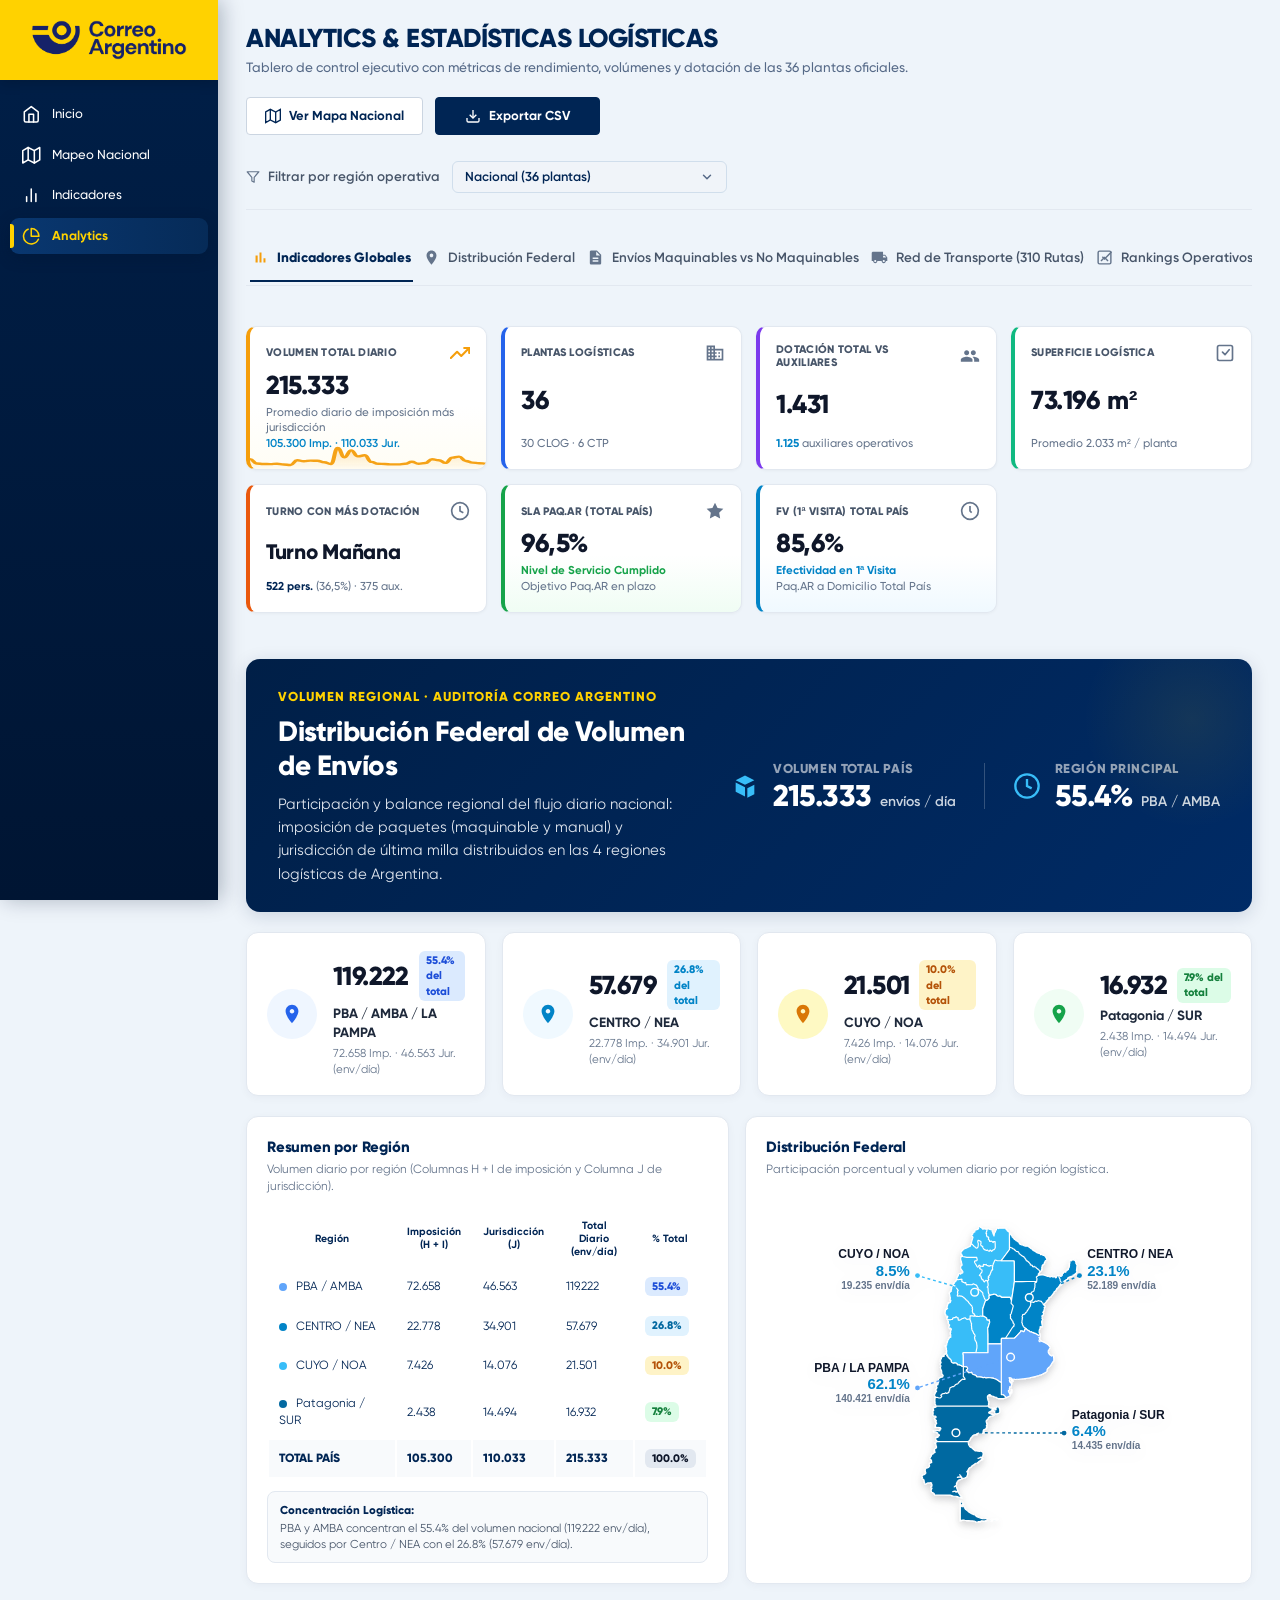
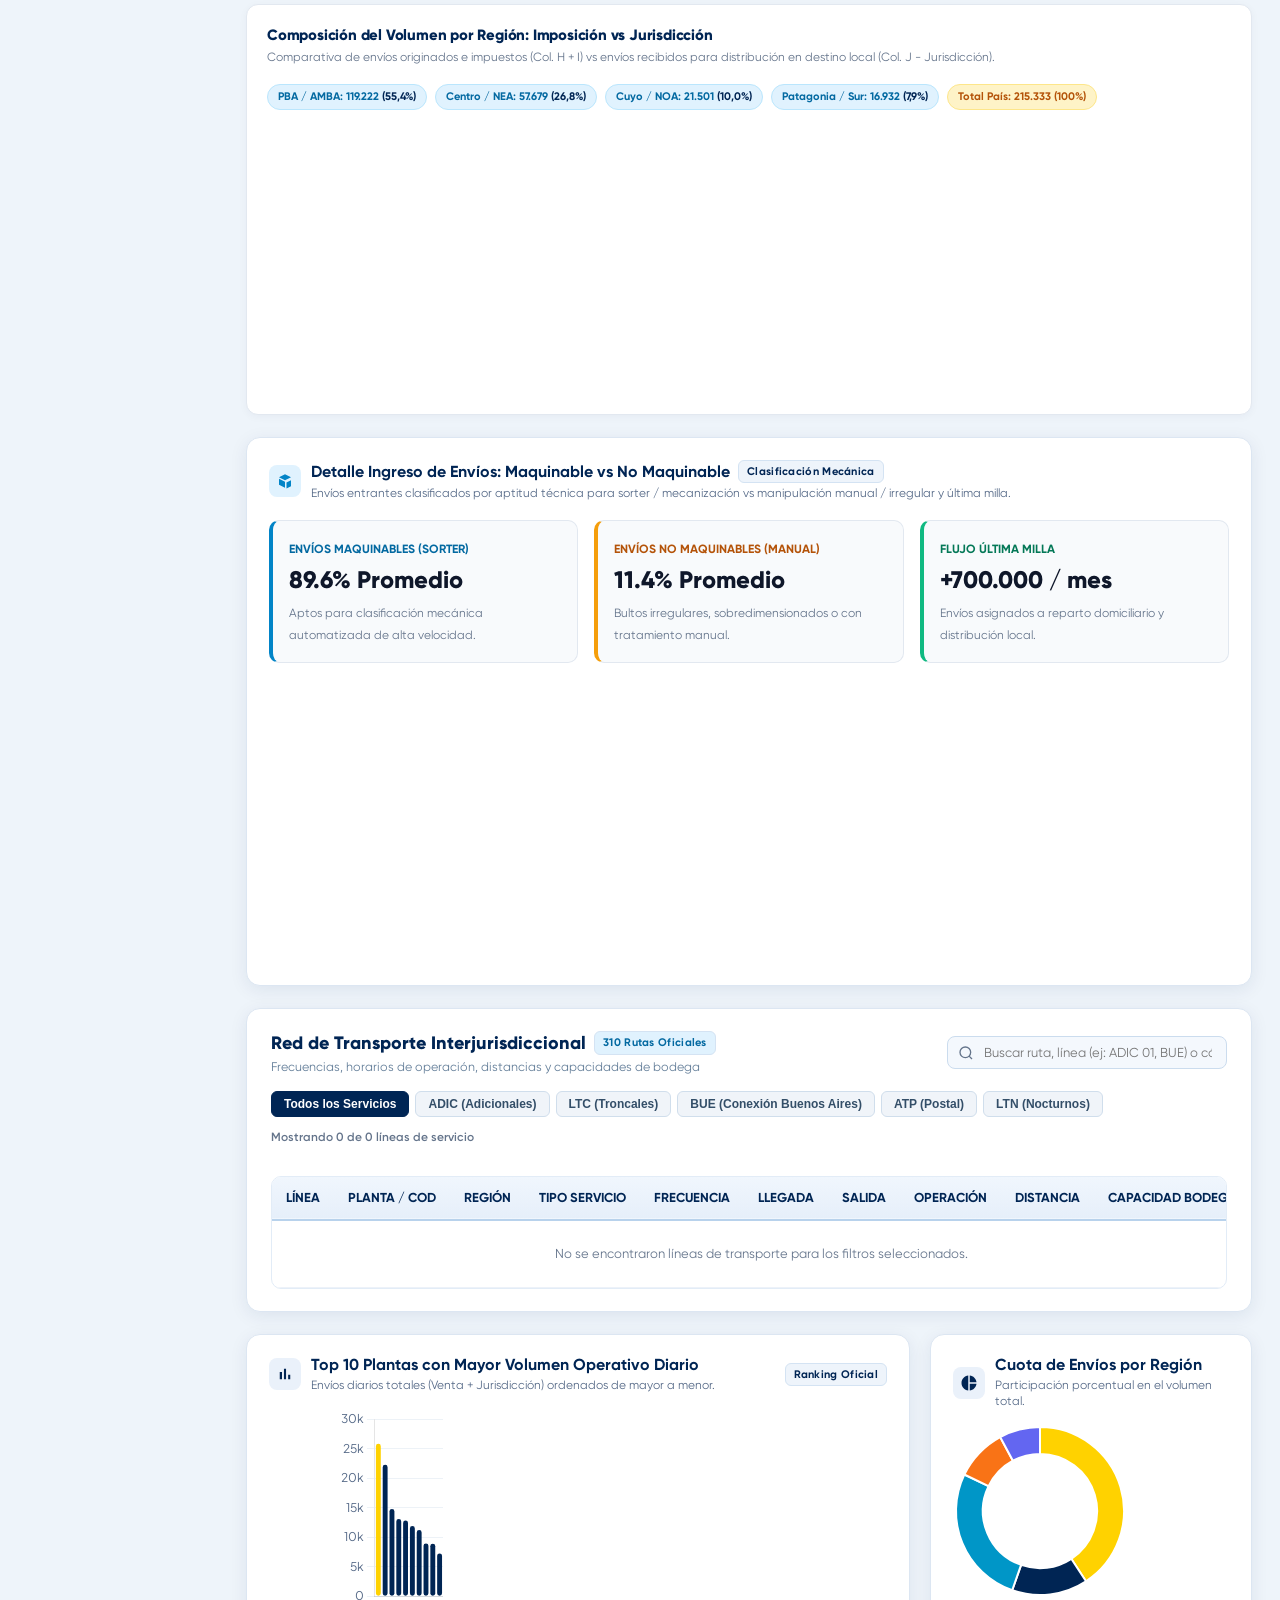
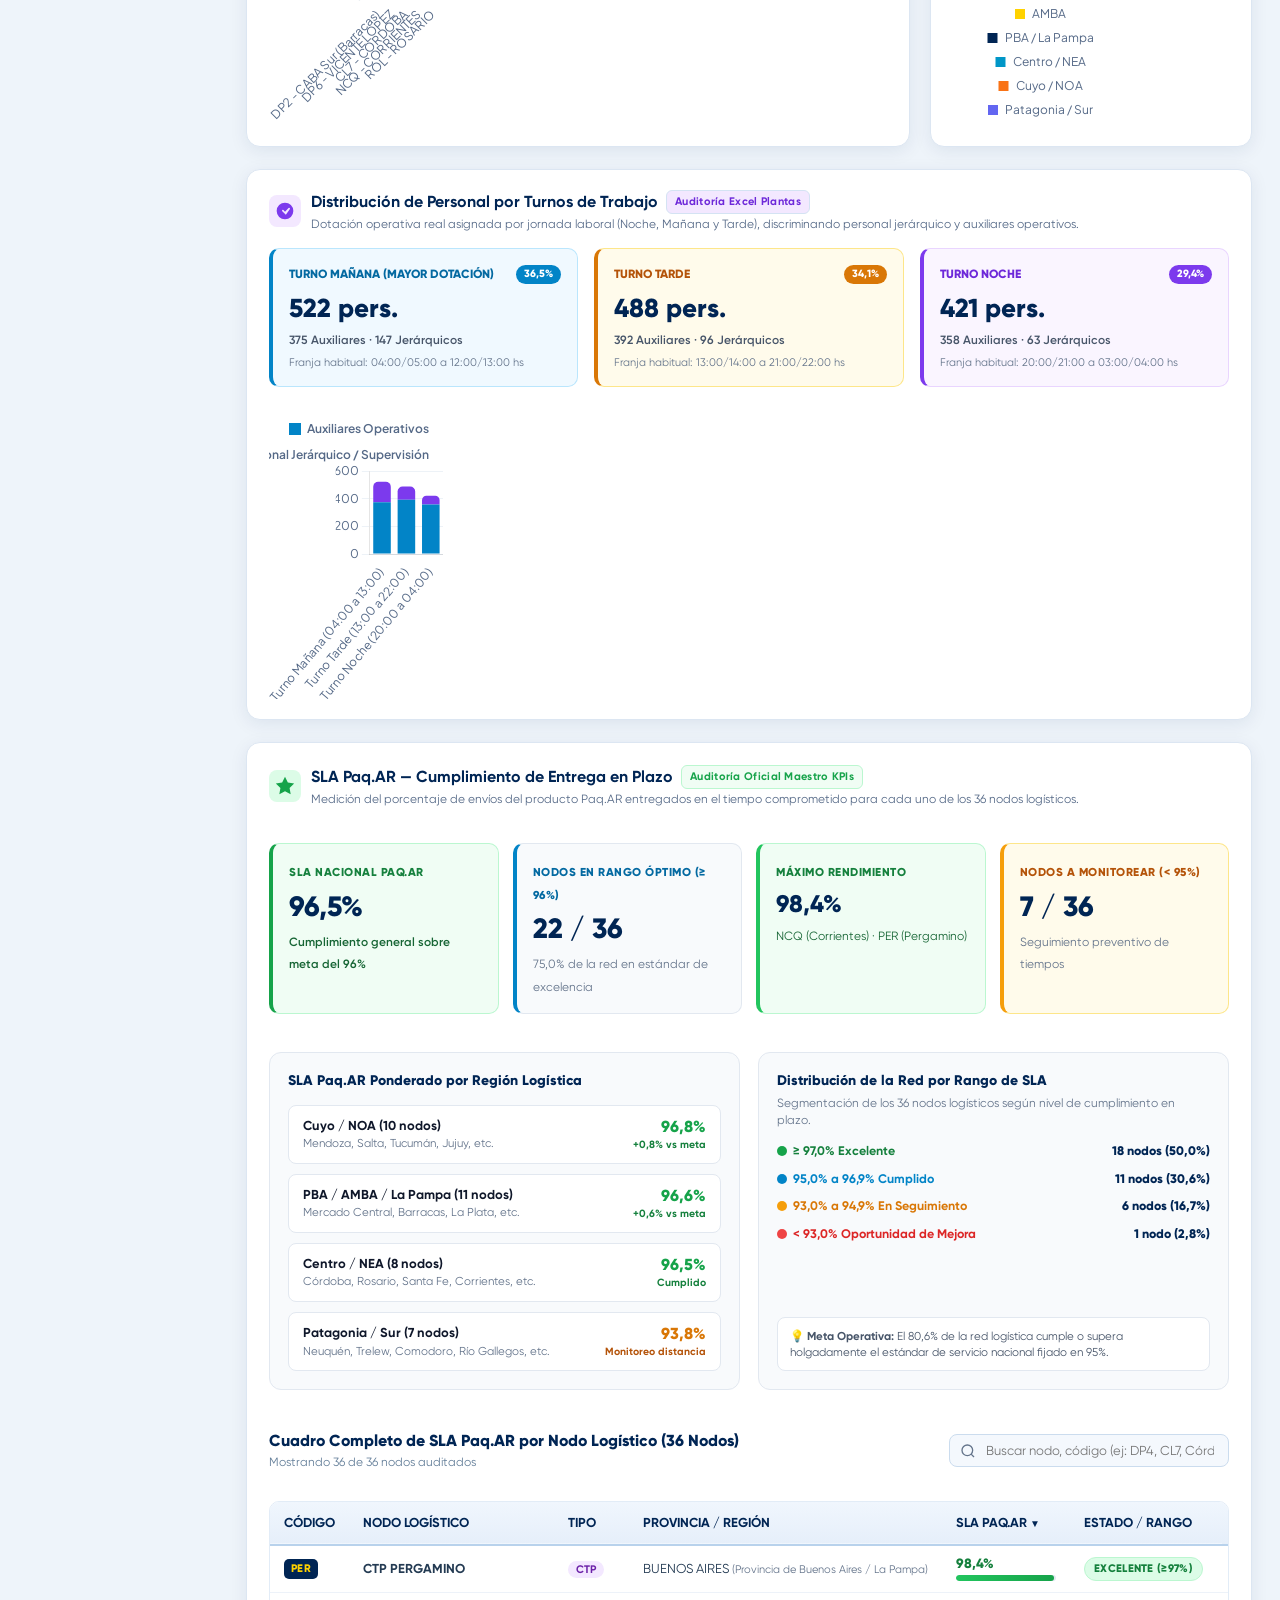
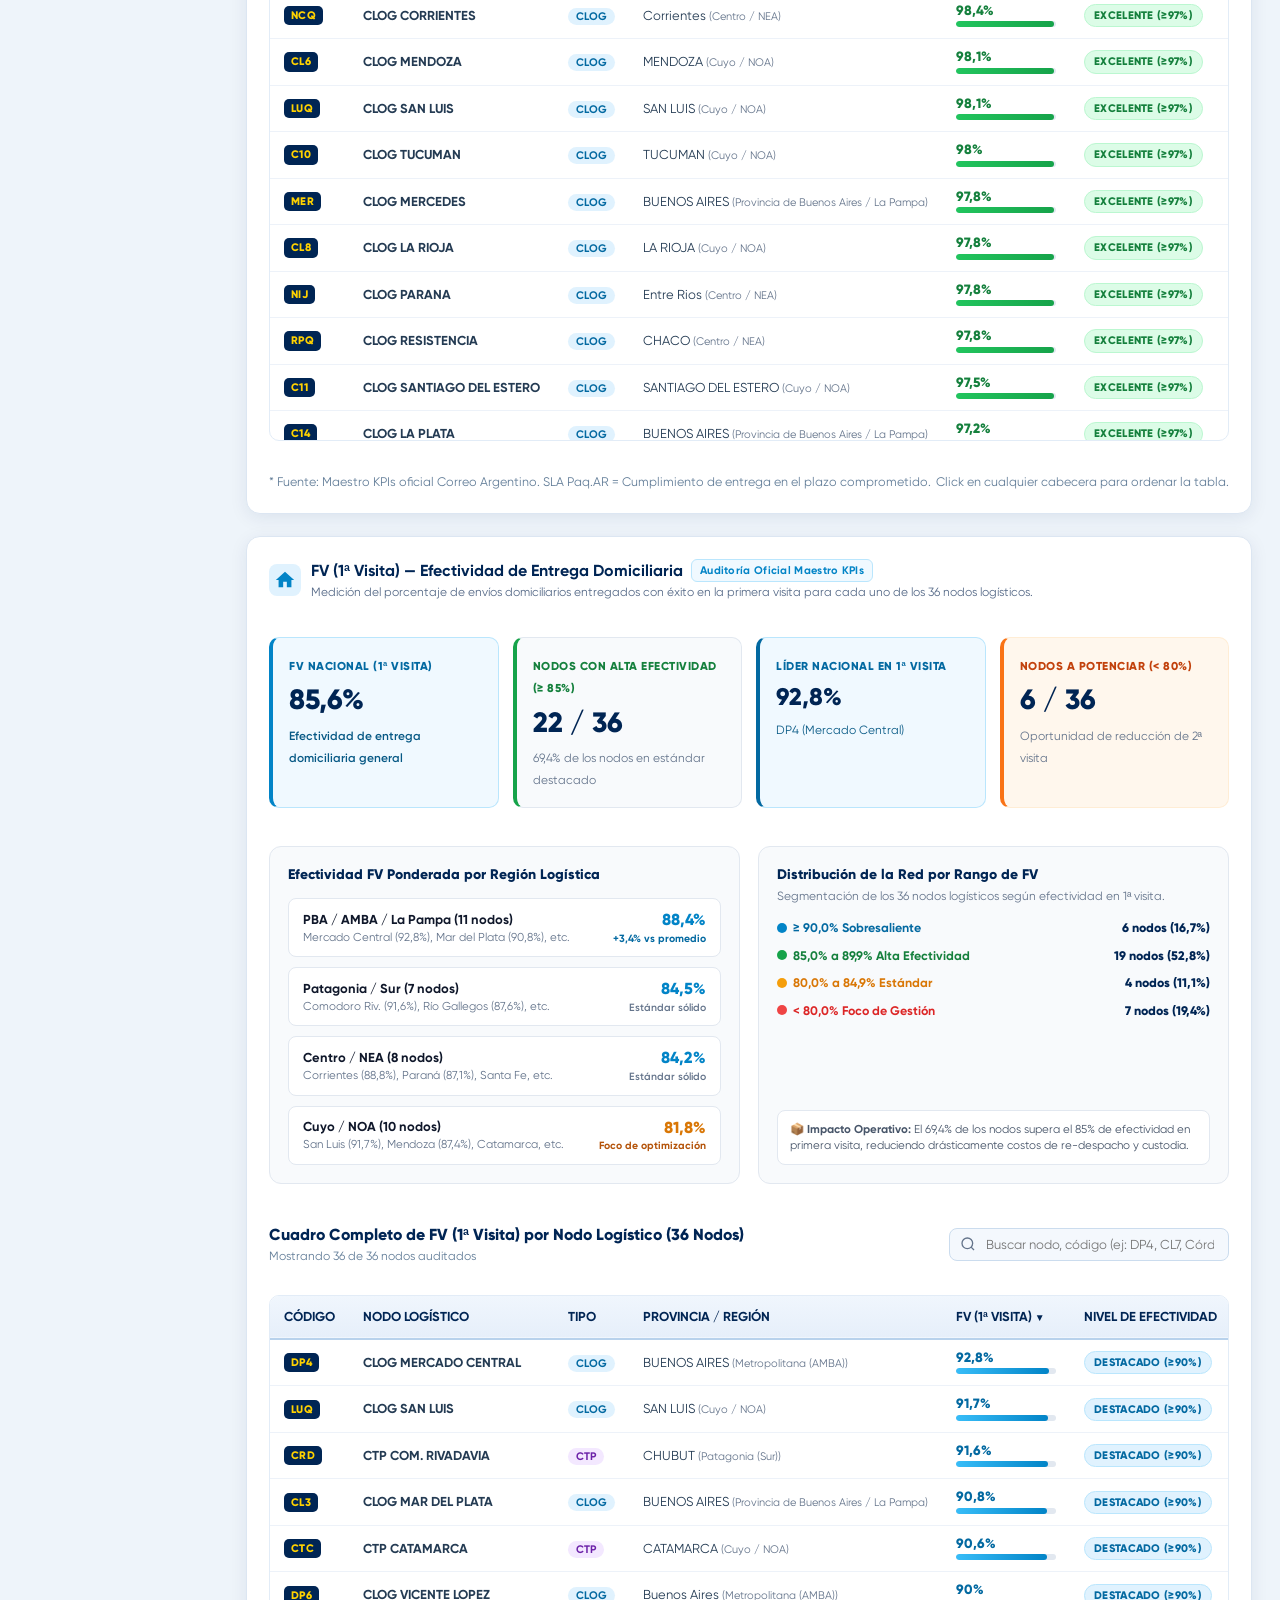
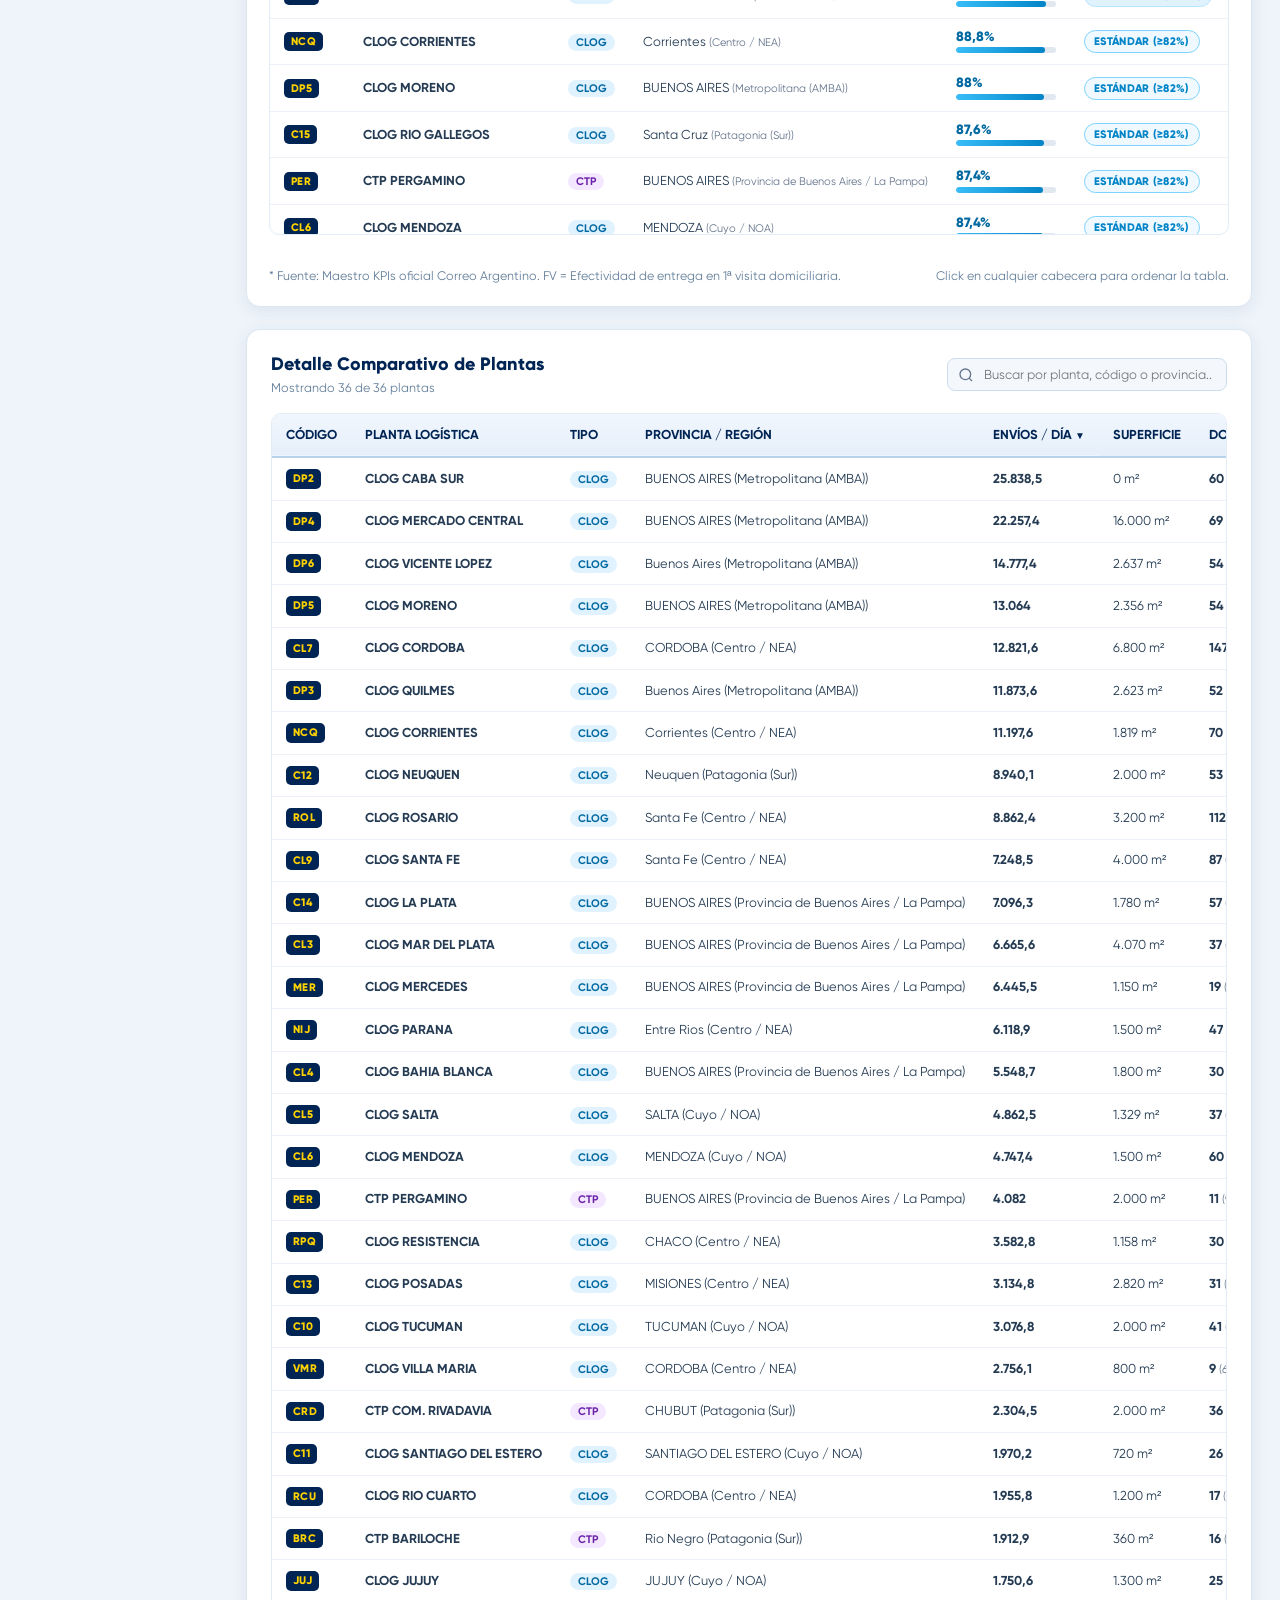
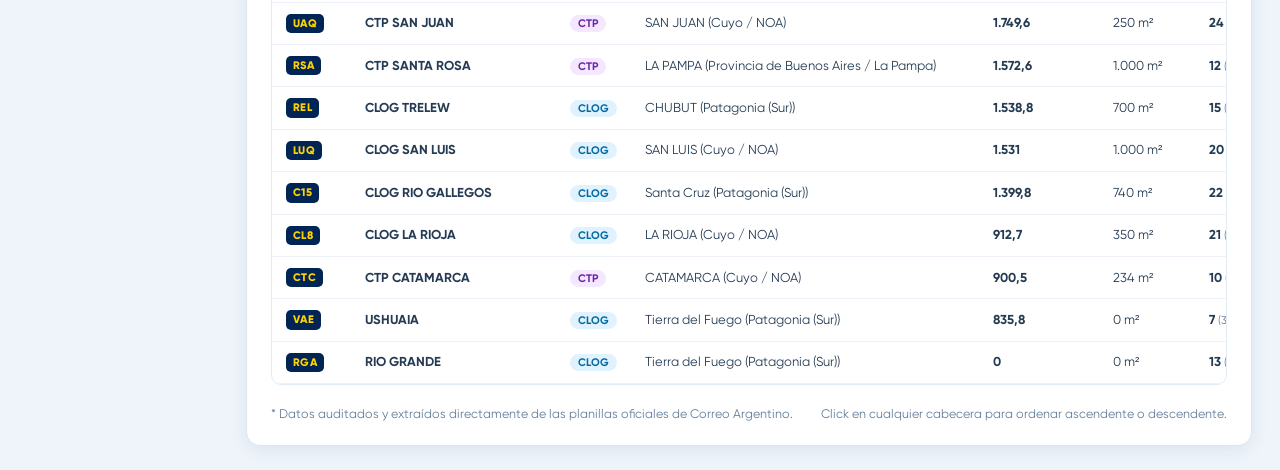
==== commit d09d73c8: "feat: add auxiliary scripts, update logistics data datasets, and adjust regional plant counts" ====
--- a/analytics.html
+++ b/analytics.html
@@ -127,8 +127,8 @@
             </button>
             <ul class="custom-select-list" id="custom-vista-list" role="listbox">
               <li class="custom-select-option selected" data-value="nacional" role="option">Nacional (36 plantas)</li>
-              <li class="custom-select-option" data-value="amba" role="option">Metropolitana / AMBA (6 plantas)</li>
-              <li class="custom-select-option" data-value="pba" role="option">PBA / La Pampa (5 plantas)</li>
+              <li class="custom-select-option" data-value="amba" role="option">Metropolitana / AMBA (5 plantas)</li>
+              <li class="custom-select-option" data-value="pba" role="option">PBA / La Pampa (6 plantas)</li>
               <li class="custom-select-option" data-value="centro" role="option">Centro / NEA (9 plantas)</li>
               <li class="custom-select-option" data-value="cuyo" role="option">Cuyo / NOA (9 plantas)</li>
               <li class="custom-select-option" data-value="patagonia" role="option">Patagonia / Sur (7 plantas)</li>
@@ -172,6 +172,18 @@
           </svg>
           <span>Rankings Operativos</span>
         </button>
+        <button type="button" class="analytics-tab" data-tab="sla">
+          <svg class="tab-icon" viewBox="0 0 24 24" width="17" height="17" fill="currentColor">
+            <path d="M12 2l3.09 6.26L22 9.27l-5 4.87 1.18 6.88L12 17.77l-6.18 3.25L7 14.14 2 9.27l6.91-1.01L12 2z"/>
+          </svg>
+          <span>SLA Paq.AR</span>
+        </button>
+        <button type="button" class="analytics-tab" data-tab="fv">
+          <svg class="tab-icon" viewBox="0 0 24 24" width="17" height="17" fill="currentColor">
+            <path d="M10 20v-6h4v6h5v-8h3L12 3 2 12h3v8z"/>
+          </svg>
+          <span>FV (1ª Visita)</span>
+        </button>
         <button type="button" class="analytics-tab" data-tab="plantas">
           <svg class="tab-icon" viewBox="0 0 24 24" width="17" height="17" fill="currentColor">
             <path d="M3 3v8h8V3H3zm6 6H5V5h4v4zm-6 4v8h8v-8H3zm6 6H5v-4h4v4zm4-16v8h8V3h-8zm6 6h-4V5h4v4zm-6 4v8h8v-8h-8zm6 6h-4v-4h4v4z"/>
@@ -191,8 +203,8 @@
               <polyline points="17 6 23 6 23 12"></polyline>
             </svg>
           </div>
-          <div class="akpi-val" id="akpi-volumen">226.279</div>
-          <div class="akpi-sub" id="akpi-volumen-sub">Promedio diario de imposición más jurisdicción<br><span style="color:#0284c7; font-weight:600;">107.577 Imp. · 118.702 Jur.</span></div>
+          <div class="akpi-val" id="akpi-volumen">215.333</div>
+          <div class="akpi-sub" id="akpi-volumen-sub">Promedio diario de imposición más jurisdicción<br><span style="color:#0284c7; font-weight:600;">105.300 Imp. · 110.033 Jur.</span></div>
           <!-- Sparkline de tendencia dinámico en la base de la tarjeta -->
           <svg class="akpi-sparkline" viewBox="0 0 140 28" preserveAspectRatio="none">
             <defs>
@@ -215,19 +227,19 @@
             </svg>
           </div>
           <div class="akpi-val" id="akpi-plantas">36</div>
-          <div class="akpi-sub" id="akpi-plantas-sub">19 CLOG · 1 Sorter · 4 CDP · 12 CTP</div>
+          <div class="akpi-sub" id="akpi-plantas-sub">30 CLOG · 6 CTP</div>
         </div>
 
         <!-- 3. Dotación Operativa -->
         <div class="akpi-card card-dotacion">
           <div class="akpi-top">
-            <span class="akpi-title">DOTACIÓN DE PERSONAL</span>
+            <span class="akpi-title">DOTACIÓN TOTAL VS AUXILIARES</span>
             <svg class="akpi-naked-icon" viewBox="0 0 24 24" width="20" height="20" fill="currentColor">
               <path d="M16 11c1.66 0 2.99-1.34 2.99-3S17.66 5 16 5c-1.66 0-3 1.34-3 3s1.34 3 3 3zm-8 0c1.66 0 2.99-1.34 2.99-3S9.66 5 8 5C6.34 5 5 6.34 5 8s1.34 3 3 3zm0 2c-2.33 0-7 1.17-7 3.5V19h14v-2.5c0-2.33-4.67-3.5-7-3.5zm8 0c-.29 0-.62.02-.97.05 1.16.84 1.97 1.97 1.97 3.45V19h6v-2.5c0-2.33-4.67-3.5-7-3.5z"/>
             </svg>
           </div>
           <div class="akpi-val" id="akpi-dotacion">1.431</div>
-          <div class="akpi-sub" id="akpi-dotacion-sub">1.125 aux. operativos</div>
+          <div class="akpi-sub" id="akpi-dotacion-sub"><span style="color:#0284c7; font-weight:700;">1.125</span> auxiliares operativos</div>
         </div>
 
         <!-- 4. Superficie Operativa -->
@@ -253,7 +265,32 @@
             </svg>
           </div>
           <div class="akpi-val" id="akpi-turno">Turno Mañana</div>
-          <div class="akpi-sub" id="akpi-turno-sub">493 pers. (34%)</div>
+          <div class="akpi-sub" id="akpi-turno-sub"><strong style="color:#002554;">522 pers.</strong> (36,5%) · 375 aux.</div>
+        </div>
+
+        <!-- 6. SLA Paq.AR Total País -->
+        <div class="akpi-card card-sla">
+          <div class="akpi-top">
+            <span class="akpi-title">SLA PAQ.AR (TOTAL PAÍS)</span>
+            <svg class="akpi-naked-icon" viewBox="0 0 24 24" width="20" height="20" fill="currentColor">
+              <path d="M12 2l3.09 6.26L22 9.27l-5 4.87 1.18 6.88L12 17.77l-6.18 3.25L7 14.14 2 9.27l6.91-1.01L12 2z"/>
+            </svg>
+          </div>
+          <div class="akpi-val" id="akpi-sla">96,5%</div>
+          <div class="akpi-sub" id="akpi-sla-sub"><span style="color:#16a34a; font-weight:700;">Nivel de Servicio Cumplido</span><br>Objetivo Paq.AR en plazo</div>
+        </div>
+
+        <!-- 7. FV Total País -->
+        <div class="akpi-card card-fv">
+          <div class="akpi-top">
+            <span class="akpi-title">FV (1ª VISITA) TOTAL PAÍS</span>
+            <svg class="akpi-naked-icon" viewBox="0 0 24 24" width="20" height="20" fill="none" stroke="currentColor" stroke-width="2">
+              <circle cx="12" cy="12" r="10"></circle>
+              <polyline points="12 6 12 12 14 14"></polyline>
+            </svg>
+          </div>
+          <div class="akpi-val" id="akpi-fv">85,6%</div>
+          <div class="akpi-sub" id="akpi-fv-sub"><span style="color:#0284c7; font-weight:700;">Efectividad en 1ª Visita</span><br>Paq.AR a Domicilio Total País</div>
         </div>
 
       </section>
@@ -279,7 +316,7 @@
               <div class="opt-bstat-content">
                 <span class="opt-bstat-title">Volumen Total País</span>
                 <div class="opt-bstat-num-row">
-                  <span class="opt-bstat-num">226.279</span>
+                  <span class="opt-bstat-num">215.333</span>
                   <span class="opt-bstat-sub">envíos / día</span>
                 </div>
               </div>
@@ -295,7 +332,7 @@
               <div class="opt-bstat-content">
                 <span class="opt-bstat-title">Región Principal</span>
                 <div class="opt-bstat-num-row">
-                  <span class="opt-bstat-num">62.1%</span>
+                  <span class="opt-bstat-num">55.4%</span>
                   <span class="opt-bstat-sub">PBA / AMBA</span>
                 </div>
               </div>
@@ -314,11 +351,11 @@
             </div>
             <div class="opt-kpi-body">
               <div class="opt-kpi-num-row">
-                <span class="opt-kpi-num">140.421</span>
-                <span class="opt-badge-pct" style="background:#dbeafe; color:#1d4ed8; font-weight:800;">62.1% del total</span>
-              </div>
-              <div class="opt-kpi-label">PBA / LA PAMPA</div>
-              <div class="opt-kpi-sub">79.250 Imp. · 61.171 Jur. (env/día)</div>
+                <span class="opt-kpi-num">119.222</span>
+                <span class="opt-badge-pct" style="background:#dbeafe; color:#1d4ed8; font-weight:800;">55.4% del total</span>
+              </div>
+              <div class="opt-kpi-label">PBA / AMBA / LA PAMPA</div>
+              <div class="opt-kpi-sub">72.658 Imp. · 46.563 Jur. (env/día)</div>
             </div>
           </div>
 
@@ -331,11 +368,11 @@
             </div>
             <div class="opt-kpi-body">
               <div class="opt-kpi-num-row">
-                <span class="opt-kpi-num">52.189</span>
-                <span class="opt-badge-pct" style="background:#e0f2fe; color:#0284c7; font-weight:800;">23.1% del total</span>
+                <span class="opt-kpi-num">57.679</span>
+                <span class="opt-badge-pct" style="background:#e0f2fe; color:#0284c7; font-weight:800;">26.8% del total</span>
               </div>
               <div class="opt-kpi-label">CENTRO / NEA</div>
-              <div class="opt-kpi-sub">19.579 Imp. · 32.610 Jur. (env/día)</div>
+              <div class="opt-kpi-sub">22.778 Imp. · 34.901 Jur. (env/día)</div>
             </div>
           </div>
 
@@ -348,11 +385,11 @@
             </div>
             <div class="opt-kpi-body">
               <div class="opt-kpi-num-row">
-                <span class="opt-kpi-num">19.235</span>
-                <span class="opt-badge-pct" style="background:#fef3c7; color:#b45309; font-weight:800;">8.5% del total</span>
+                <span class="opt-kpi-num">21.501</span>
+                <span class="opt-badge-pct" style="background:#fef3c7; color:#b45309; font-weight:800;">10.0% del total</span>
               </div>
               <div class="opt-kpi-label">CUYO / NOA</div>
-              <div class="opt-kpi-sub">6.595 Imp. · 12.640 Jur. (env/día)</div>
+              <div class="opt-kpi-sub">7.426 Imp. · 14.076 Jur. (env/día)</div>
             </div>
           </div>
 
@@ -365,11 +402,11 @@
             </div>
             <div class="opt-kpi-body">
               <div class="opt-kpi-num-row">
-                <span class="opt-kpi-num">14.435</span>
-                <span class="opt-badge-pct" style="background:#dcfce7; color:#15803d; font-weight:800;">6.4% del total</span>
+                <span class="opt-kpi-num">16.932</span>
+                <span class="opt-badge-pct" style="background:#dcfce7; color:#15803d; font-weight:800;">7.9% del total</span>
               </div>
               <div class="opt-kpi-label">Patagonia / SUR</div>
-              <div class="opt-kpi-sub">2.154 Imp. · 12.281 Jur. (env/día)</div>
+              <div class="opt-kpi-sub">2.438 Imp. · 14.494 Jur. (env/día)</div>
             </div>
           </div>
         </div>
@@ -395,40 +432,40 @@
                 </thead>
                 <tbody>
                   <tr>
-                    <td class="td-bold"><span class="opt-dot-reg" style="background:#60a5fa;"></span> PBA / LA PAMPA</td>
-                    <td class="td-num">79.250</td>
-                    <td class="td-num">61.171</td>
-                    <td class="td-num td-bold" style="color:#002554;">140.421</td>
-                    <td><span class="opt-badge-pct" style="background:#dbeafe; color:#1d4ed8; font-weight:800;">62.1%</span></td>
+                    <td class="td-bold"><span class="opt-dot-reg" style="background:#60a5fa;"></span> PBA / AMBA</td>
+                    <td class="td-num">72.658</td>
+                    <td class="td-num">46.563</td>
+                    <td class="td-num td-bold" style="color:#002554;">119.222</td>
+                    <td><span class="opt-badge-pct" style="background:#dbeafe; color:#1d4ed8; font-weight:800;">55.4%</span></td>
                   </tr>
                   <tr>
                     <td class="td-bold"><span class="opt-dot-reg" style="background:#0284c7;"></span> CENTRO / NEA</td>
-                    <td class="td-num">19.579</td>
-                    <td class="td-num">32.610</td>
-                    <td class="td-num td-bold" style="color:#002554;">52.189</td>
-                    <td><span class="opt-badge-pct" style="background:#e0f2fe; color:#0369a1; font-weight:800;">23.1%</span></td>
+                    <td class="td-num">22.778</td>
+                    <td class="td-num">34.901</td>
+                    <td class="td-num td-bold" style="color:#002554;">57.679</td>
+                    <td><span class="opt-badge-pct" style="background:#e0f2fe; color:#0369a1; font-weight:800;">26.8%</span></td>
                   </tr>
                   <tr>
                     <td class="td-bold"><span class="opt-dot-reg" style="background:#38bdf8;"></span> CUYO / NOA</td>
-                    <td class="td-num">6.595</td>
-                    <td class="td-num">12.640</td>
-                    <td class="td-num td-bold" style="color:#002554;">19.235</td>
-                    <td><span class="opt-badge-pct" style="background:#fef3c7; color:#b45309; font-weight:800;">8.5%</span></td>
+                    <td class="td-num">7.426</td>
+                    <td class="td-num">14.076</td>
+                    <td class="td-num td-bold" style="color:#002554;">21.501</td>
+                    <td><span class="opt-badge-pct" style="background:#fef3c7; color:#b45309; font-weight:800;">10.0%</span></td>
                   </tr>
                   <tr>
                     <td class="td-bold"><span class="opt-dot-reg" style="background:#0369a1;"></span> Patagonia / SUR</td>
-                    <td class="td-num">2.154</td>
-                    <td class="td-num">12.281</td>
-                    <td class="td-num td-bold" style="color:#002554;">14.435</td>
-                    <td><span class="opt-badge-pct" style="background:#dcfce7; color:#15803d; font-weight:800;">6.4%</span></td>
+                    <td class="td-num">2.438</td>
+                    <td class="td-num">14.494</td>
+                    <td class="td-num td-bold" style="color:#002554;">16.932</td>
+                    <td><span class="opt-badge-pct" style="background:#dcfce7; color:#15803d; font-weight:800;">7.9%</span></td>
                   </tr>
                 </tbody>
                 <tfoot>
                   <tr style="background:#f8fafc; font-weight:800; border-top:2px solid #cbd5e1;">
                     <td>TOTAL PAÍS</td>
-                    <td class="td-num">107.577</td>
-                    <td class="td-num">118.702</td>
-                    <td class="td-num" style="color:#002554;">226.279</td>
+                    <td class="td-num">105.300</td>
+                    <td class="td-num">110.033</td>
+                    <td class="td-num" style="color:#002554;">215.333</td>
                     <td><span class="opt-badge-pct" style="background:#e2e8f0; color:#0f172a; font-weight:800;">100.0%</span></td>
                   </tr>
                 </tfoot>
@@ -436,7 +473,7 @@
             </div>
             <div class="opt-excedentes-box">
               <span class="opt-exc-title">Concentración Logística:</span>
-              <span class="opt-exc-desc">PBA y AMBA concentran el 62.1% del volumen nacional (140.421 env/día), seguidos por Centro / NEA con el 23.1% (52.189 env/día).</span>
+              <span class="opt-exc-desc">PBA y AMBA concentran el 55.4% del volumen nacional (119.222 env/día), seguidos por Centro / NEA con el 26.8% (57.679 env/día).</span>
             </div>
           </div>
 
@@ -459,8 +496,25 @@
               <h4 class="opt-card-title">Composición del Volumen por Región: Imposición vs Jurisdicción</h4>
               <p class="opt-card-sub">Comparativa de envíos originados e impuestos (Col. H + I) vs envíos recibidos para distribución en destino local (Col. J - Jurisdicción).</p>
             </div>
-          </div>
-          <div class="opt-chart-canvas-box" style="height: 285px; position: relative;">
+            <div class="reg-summary-pills" style="display: flex; gap: 8px; flex-wrap: wrap; align-items: center; margin-top: 6px;">
+              <span style="background: #e0f2fe; color: #0369a1; padding: 4px 10px; border-radius: 20px; font-size: 11px; font-weight: 700; border: 1px solid #bae6fd;">
+                PBA / AMBA: 119.222 <strong style="color: #002554;">(55,4%)</strong>
+              </span>
+              <span style="background: #e0f2fe; color: #0369a1; padding: 4px 10px; border-radius: 20px; font-size: 11px; font-weight: 700; border: 1px solid #bae6fd;">
+                Centro / NEA: 57.679 <strong style="color: #002554;">(26,8%)</strong>
+              </span>
+              <span style="background: #e0f2fe; color: #0369a1; padding: 4px 10px; border-radius: 20px; font-size: 11px; font-weight: 700; border: 1px solid #bae6fd;">
+                Cuyo / NOA: 21.501 <strong style="color: #002554;">(10,0%)</strong>
+              </span>
+              <span style="background: #e0f2fe; color: #0369a1; padding: 4px 10px; border-radius: 20px; font-size: 11px; font-weight: 700; border: 1px solid #bae6fd;">
+                Patagonia / Sur: 16.932 <strong style="color: #002554;">(7,9%)</strong>
+              </span>
+              <span style="background: #fef3c7; color: #b45309; padding: 4px 10px; border-radius: 20px; font-size: 11px; font-weight: 700; border: 1px solid #fde68a;">
+                Total País: 215.333 <strong>(100%)</strong>
+              </span>
+            </div>
+          </div>
+          <div class="opt-chart-canvas-box" style="height: 335px; position: relative;">
             <canvas id="chart-volumen-barras-regional"></canvas>
           </div>
         </div>
@@ -617,49 +671,426 @@
       </section>
 
       <!-- =====================================================
-           SECCIÓN 6: INDICADORES MACRO (TURNOS Y PROCESOS)
+           SECCIÓN 6: DISTRIBUCIÓN DE PERSONAL POR TURNOS DE TRABAJO
            ===================================================== -->
       <section class="analytics-section-block charts-grid-row" id="sec-turnos" data-tab-section="indicadores">
-        <!-- Gráfico 5: Turnos -->
-        <div class="chart-card col-6">
+        <div class="chart-card col-12">
           <div class="chart-card-header">
             <div class="chart-card-titles">
-              <div class="chart-card-icon">
-                <svg viewBox="0 0 24 24" width="18" height="18" fill="currentColor">
+              <div class="chart-card-icon" style="background:#f3e8ff; color:#7c3aed;">
+                <svg viewBox="0 0 24 24" width="20" height="20" fill="currentColor">
                   <path d="M12 2a10 10 0 1 0 10 10A10 10 0 0 0 12 2zm1 14.59L8.71 12.3a1 1 0 0 1 1.41-1.41L12 12.76l4.29-4.3a1 1 0 0 1 1.41 1.41z"/>
                 </svg>
               </div>
               <div>
-                <h3 class="chart-card-h3">Distribución de Personal por Turnos de Trabajo</h3>
-                <p class="chart-card-sub">Cantidad de agentes asignados por franja: Noche, Mañana y Tarde.</p>
-              </div>
-            </div>
-            <span class="chart-badge-tag">Turnos Reales</span>
-          </div>
-          <div class="chart-canvas-container">
+                <div style="display:flex; align-items:center; gap:8px;">
+                  <h3 class="chart-card-h3">Distribución de Personal por Turnos de Trabajo</h3>
+                  <span class="chart-badge-tag" style="background:#f3e8ff; color:#6d28d9; font-weight:700;">Auditoría Excel Plantas</span>
+                </div>
+                <p class="chart-card-sub">Dotación operativa real asignada por jornada laboral (Noche, Mañana y Tarde), discriminando personal jerárquico y auxiliares operativos.</p>
+              </div>
+            </div>
+          </div>
+
+          <!-- 3 Tarjetas de Resumen por Turno -->
+          <div style="display:grid; grid-template-columns: repeat(auto-fit, minmax(240px, 1fr)); gap: 16px; margin-bottom: 22px;">
+            <!-- Turno Mañana (Mayor Dotación) -->
+            <div style="background:#f0f9ff; border:1px solid #bae6fd; border-radius:10px; padding:16px; border-left:4px solid #0284c7;">
+              <div style="display:flex; justify-content:space-between; align-items:center;">
+                <span style="font-size:12px; font-weight:800; color:#0369a1; text-transform:uppercase;">Turno Mañana (Mayor Dotación)</span>
+                <span style="background:#0284c7; color:#fff; font-size:10.5px; font-weight:800; padding:2px 8px; border-radius:12px;">36,5%</span>
+              </div>
+              <div style="font-size:26px; font-weight:800; color:#002554; margin:6px 0 2px 0;" id="turno-box-manana">522 pers.</div>
+              <span style="font-size:12px; color:#475569; font-weight:600;" id="turno-box-manana-sub">375 Auxiliares · 147 Jerárquicos</span>
+              <div style="font-size:11px; color:#64748b; margin-top:4px;">Franja habitual: 04:00/05:00 a 12:00/13:00 hs</div>
+            </div>
+
+            <!-- Turno Tarde -->
+            <div style="background:#fffbeb; border:1px solid #fde68a; border-radius:10px; padding:16px; border-left:4px solid #d97706;">
+              <div style="display:flex; justify-content:space-between; align-items:center;">
+                <span style="font-size:12px; font-weight:800; color:#b45309; text-transform:uppercase;">Turno Tarde</span>
+                <span style="background:#d97706; color:#fff; font-size:10.5px; font-weight:800; padding:2px 8px; border-radius:12px;">34,1%</span>
+              </div>
+              <div style="font-size:26px; font-weight:800; color:#002554; margin:6px 0 2px 0;" id="turno-box-tarde">488 pers.</div>
+              <span style="font-size:12px; color:#475569; font-weight:600;" id="turno-box-tarde-sub">392 Auxiliares · 96 Jerárquicos</span>
+              <div style="font-size:11px; color:#64748b; margin-top:4px;">Franja habitual: 13:00/14:00 a 21:00/22:00 hs</div>
+            </div>
+
+            <!-- Turno Noche -->
+            <div style="background:#faf5ff; border:1px solid #e9d5ff; border-radius:10px; padding:16px; border-left:4px solid #7c3aed;">
+              <div style="display:flex; justify-content:space-between; align-items:center;">
+                <span style="font-size:12px; font-weight:800; color:#6d28d9; text-transform:uppercase;">Turno Noche</span>
+                <span style="background:#7c3aed; color:#fff; font-size:10.5px; font-weight:800; padding:2px 8px; border-radius:12px;">29,4%</span>
+              </div>
+              <div style="font-size:26px; font-weight:800; color:#002554; margin:6px 0 2px 0;" id="turno-box-noche">421 pers.</div>
+              <span style="font-size:12px; color:#475569; font-weight:600;" id="turno-box-noche-sub">358 Auxiliares · 63 Jerárquicos</span>
+              <div style="font-size:11px; color:#64748b; margin-top:4px;">Franja habitual: 20:00/21:00 a 03:00/04:00 hs</div>
+            </div>
+          </div>
+
+          <div class="chart-canvas-container" style="height: 300px; position:relative;">
             <canvas id="chart-distribucion-turnos"></canvas>
           </div>
         </div>
-
-        <!-- Gráfico 6: Procesos -->
-        <div class="chart-card col-6">
-          <div class="chart-card-header">
-            <div class="chart-card-titles">
-              <div class="chart-card-icon">
-                <svg viewBox="0 0 24 24" width="18" height="18" fill="currentColor">
-                  <path d="M19.4 15a1.65 1.65 0 0 0 .33 1.82l.06.06a2 2 0 0 1 0 2.83 2 2 0 0 1-2.83 0l-.06-.06a1.65 1.65 0 0 0-1.82-.33 1.65 1.65 0 0 0-1 1.51V21a2 2 0 0 1-2 2 2 2 0 0 1-2-2v-.09A1.65 1.65 0 0 0 9 19.4a1.65 1.65 0 0 0-1.82.33l-.06.06a2 2 0 0 1-2.83 0 2 2 0 0 1 0-2.83l.06-.06a1.65 1.65 0 0 0 .33-1.82 1.65 1.65 0 0 0-1.51-1H3a2 2 0 0 1-2-2 2 2 0 0 1 2-2h.09A1.65 1.65 0 0 0 4.6 9a1.65 1.65 0 0 0-.33-1.82l-.06-.06a2 2 0 0 1 0-2.83 2 2 0 0 1 2.83 0l.06.06a1.65 1.65 0 0 0 1.82.33H9a1.65 1.65 0 0 0 1-1.51V3a2 2 0 0 1 2-2 2 2 0 0 1 2 2v.09a1.65 1.65 0 0 0 1 1.51 1.65 1.65 0 0 0 1.82-.33l.06-.06a2 2 0 0 1 2.83 0 2 2 0 0 1 0 2.83l-.06.06a1.65 1.65 0 0 0-.33 1.82V9a1.65 1.65 0 0 0 1.51 1H21a2 2 0 0 1 2 2 2 2 0 0 1-2 2h-.09a1.65 1.65 0 0 0-1.51 1z"/>
-                </svg>
-              </div>
-              <div>
-                <h3 class="chart-card-h3">Procesos Operativos Implementados</h3>
-                <p class="chart-card-sub">Cantidad de plantas que ejecutan CDP, CTP, Pta a Pta y Clasificación.</p>
-              </div>
-            </div>
-            <span class="chart-badge-tag">Capacidad Operativa</span>
-          </div>
-          <div class="chart-canvas-container">
-            <canvas id="chart-procesos-tipos"></canvas>
-          </div>
+      </section>
+
+      <!-- =====================================================
+           SECCIÓN: SLA PAQ.AR (CUMPLIMIENTO DE ENTREGA EN PLAZO)
+           ===================================================== -->
+      <section class="analytics-section-block table-card" id="sec-sla" data-tab-section="sla" style="padding:22px;">
+        <!-- Banner de Encabezado -->
+        <div class="chart-card-header" style="margin-bottom:20px;">
+          <div class="chart-card-titles">
+            <div class="chart-card-icon" style="background:#dcfce7; color:#16a34a;">
+              <svg viewBox="0 0 24 24" width="22" height="22" fill="currentColor">
+                <path d="M12 2l3.09 6.26L22 9.27l-5 4.87 1.18 6.88L12 17.77l-6.18 3.25L7 14.14 2 9.27l6.91-1.01L12 2z"/>
+              </svg>
+            </div>
+            <div>
+              <div style="display:flex; align-items:center; gap:8px; flex-wrap:wrap;">
+                <h3 class="chart-card-h3">SLA Paq.AR — Cumplimiento de Entrega en Plazo</h3>
+                <span class="chart-badge-tag" style="background:#f0fdf4; color:#16a34a; border:1px solid #bbf7d0;">Auditoría Oficial Maestro KPIs</span>
+              </div>
+              <p class="chart-card-sub">Medición del porcentaje de envíos del producto Paq.AR entregados en el tiempo comprometido para cada uno de los 36 nodos logísticos.</p>
+            </div>
+          </div>
+        </div>
+
+        <!-- 4 KPI Cards SLA -->
+        <div style="display:grid; grid-template-columns: repeat(auto-fit, minmax(220px, 1fr)); gap: 14px; margin-bottom: 22px;">
+          <div style="background:#f0fdf4; border:1px solid #bbf7d0; border-radius:10px; padding:16px; border-left:4px solid #16a34a;">
+            <span style="font-size:11.5px; font-weight:800; color:#15803d; text-transform:uppercase; letter-spacing:0.5px;">SLA Nacional Paq.AR</span>
+            <div style="font-size:28px; font-weight:800; color:#002554; margin:4px 0;" id="kpi-sla-nac">96,5%</div>
+            <span style="font-size:12px; color:#166534; font-weight:600;">Cumplimiento general sobre meta del 96%</span>
+          </div>
+
+          <div style="background:#f8fafc; border:1px solid #e2e8f0; border-radius:10px; padding:16px; border-left:4px solid #0284c7;">
+            <span style="font-size:11.5px; font-weight:800; color:#0369a1; text-transform:uppercase; letter-spacing:0.5px;">Nodos en Rango Óptimo (≥ 96%)</span>
+            <div style="font-size:28px; font-weight:800; color:#002554; margin:4px 0;" id="kpi-sla-nodos-optimos">27 / 36</div>
+            <span style="font-size:12px; color:#64748b;">75,0% de la red en estándar de excelencia</span>
+          </div>
+
+          <div style="background:#f0fdf4; border:1px solid #bbf7d0; border-radius:10px; padding:16px; border-left:4px solid #22c55e;">
+            <span style="font-size:11.5px; font-weight:800; color:#15803d; text-transform:uppercase; letter-spacing:0.5px;">Máximo Rendimiento</span>
+            <div style="font-size:24px; font-weight:800; color:#002554; margin:4px 0;">98,4%</div>
+            <span style="font-size:12px; color:#166534;">NCQ (Corrientes) · PER (Pergamino)</span>
+          </div>
+
+          <div style="background:#fffbeb; border:1px solid #fde68a; border-radius:10px; padding:16px; border-left:4px solid #f59e0b;">
+            <span style="font-size:11.5px; font-weight:800; color:#b45309; text-transform:uppercase; letter-spacing:0.5px;">Nodos a Monitorear (&lt; 95%)</span>
+            <div style="font-size:28px; font-weight:800; color:#002554; margin:4px 0;" id="kpi-sla-nodos-alerta">7 / 36</div>
+            <span style="font-size:12px; color:#64748b;">Seguimiento preventivo de tiempos</span>
+          </div>
+        </div>
+
+        <!-- Panel Ejecutivo SLA: Comparativa Regional y Rangos de Rendimiento -->
+        <div style="display:grid; grid-template-columns: repeat(auto-fit, minmax(320px, 1fr)); gap: 18px; margin-bottom: 24px;">
+          <!-- Resumen Regional SLA -->
+          <div style="background:#f8fafc; border:1px solid #e2e8f0; border-radius:12px; padding:18px;">
+            <h4 style="font-size:14px; font-weight:800; color:#002554; margin:0 0 14px 0;">SLA Paq.AR Ponderado por Región Logística</h4>
+            <div style="display:flex; flex-direction:column; gap:10px;">
+              <div style="background:#ffffff; border:1px solid #e2e8f0; border-radius:8px; padding:10px 14px; display:flex; justify-content:space-between; align-items:center;">
+                <div>
+                  <div style="font-weight:700; font-size:13px; color:#0f172a;">Cuyo / NOA (10 nodos)</div>
+                  <div style="font-size:11.5px; color:#64748b;">Mendoza, Salta, Tucumán, Jujuy, etc.</div>
+                </div>
+                <div style="text-align:right;">
+                  <span style="font-size:16px; font-weight:800; color:#16a34a;">96,8%</span>
+                  <div style="font-size:10.5px; color:#15803d; font-weight:700;">+0,8% vs meta</div>
+                </div>
+              </div>
+              <div style="background:#ffffff; border:1px solid #e2e8f0; border-radius:8px; padding:10px 14px; display:flex; justify-content:space-between; align-items:center;">
+                <div>
+                  <div style="font-weight:700; font-size:13px; color:#0f172a;">PBA / AMBA / La Pampa (11 nodos)</div>
+                  <div style="font-size:11.5px; color:#64748b;">Mercado Central, Barracas, La Plata, etc.</div>
+                </div>
+                <div style="text-align:right;">
+                  <span style="font-size:16px; font-weight:800; color:#16a34a;">96,6%</span>
+                  <div style="font-size:10.5px; color:#15803d; font-weight:700;">+0,6% vs meta</div>
+                </div>
+              </div>
+              <div style="background:#ffffff; border:1px solid #e2e8f0; border-radius:8px; padding:10px 14px; display:flex; justify-content:space-between; align-items:center;">
+                <div>
+                  <div style="font-weight:700; font-size:13px; color:#0f172a;">Centro / NEA (8 nodos)</div>
+                  <div style="font-size:11.5px; color:#64748b;">Córdoba, Rosario, Santa Fe, Corrientes, etc.</div>
+                </div>
+                <div style="text-align:right;">
+                  <span style="font-size:16px; font-weight:800; color:#16a34a;">96,5%</span>
+                  <div style="font-size:10.5px; color:#15803d; font-weight:700;">Cumplido</div>
+                </div>
+              </div>
+              <div style="background:#ffffff; border:1px solid #e2e8f0; border-radius:8px; padding:10px 14px; display:flex; justify-content:space-between; align-items:center;">
+                <div>
+                  <div style="font-weight:700; font-size:13px; color:#0f172a;">Patagonia / Sur (7 nodos)</div>
+                  <div style="font-size:11.5px; color:#64748b;">Neuquén, Trelew, Comodoro, Río Gallegos, etc.</div>
+                </div>
+                <div style="text-align:right;">
+                  <span style="font-size:16px; font-weight:800; color:#d97706;">93,8%</span>
+                  <div style="font-size:10.5px; color:#b45309; font-weight:700;">Monitoreo distancia</div>
+                </div>
+              </div>
+            </div>
+          </div>
+
+          <!-- Distribución de Nodos por Rango SLA -->
+          <div style="background:#f8fafc; border:1px solid #e2e8f0; border-radius:12px; padding:18px; display:flex; flex-direction:column; justify-content:space-between;">
+            <div>
+              <h4 style="font-size:14px; font-weight:800; color:#002554; margin:0 0 4px 0;">Distribución de la Red por Rango de SLA</h4>
+              <p style="font-size:12px; color:#64748b; margin:0 0 14px 0;">Segmentación de los 36 nodos logísticos según nivel de cumplimiento en plazo.</p>
+              
+              <div style="display:flex; flex-direction:column; gap:10px;">
+                <div style="display:flex; align-items:center; justify-content:space-between; font-size:12.5px;">
+                  <span style="font-weight:700; color:#15803d; display:inline-flex; align-items:center; gap:6px;">
+                    <span style="width:10px; height:10px; background:#16a34a; border-radius:50%; display:inline-block;"></span> ≥ 97,0% Excelente
+                  </span>
+                  <span style="font-weight:800; color:#002554;">18 nodos (50,0%)</span>
+                </div>
+                <div style="display:flex; align-items:center; justify-content:space-between; font-size:12.5px;">
+                  <span style="font-weight:700; color:#0284c7; display:inline-flex; align-items:center; gap:6px;">
+                    <span style="width:10px; height:10px; background:#0284c7; border-radius:50%; display:inline-block;"></span> 95,0% a 96,9% Cumplido
+                  </span>
+                  <span style="font-weight:800; color:#002554;">11 nodos (30,6%)</span>
+                </div>
+                <div style="display:flex; align-items:center; justify-content:space-between; font-size:12.5px;">
+                  <span style="font-weight:700; color:#d97706; display:inline-flex; align-items:center; gap:6px;">
+                    <span style="width:10px; height:10px; background:#f59e0b; border-radius:50%; display:inline-block;"></span> 93,0% a 94,9% En Seguimiento
+                  </span>
+                  <span style="font-weight:800; color:#002554;">6 nodos (16,7%)</span>
+                </div>
+                <div style="display:flex; align-items:center; justify-content:space-between; font-size:12.5px;">
+                  <span style="font-weight:700; color:#dc2626; display:inline-flex; align-items:center; gap:6px;">
+                    <span style="width:10px; height:10px; background:#ef4444; border-radius:50%; display:inline-block;"></span> &lt; 93,0% Oportunidad de Mejora
+                  </span>
+                  <span style="font-weight:800; color:#002554;">1 nodo (2,8%)</span>
+                </div>
+              </div>
+            </div>
+
+            <div style="background:#ffffff; border:1px solid #e2e8f0; border-radius:8px; padding:10px 12px; margin-top:14px; font-size:11.5px; color:#475569;">
+              💡 <strong>Meta Operativa:</strong> El 80,6% de la red logística cumple o supera holgadamente el estándar de servicio nacional fijado en 95%.
+            </div>
+          </div>
+        </div>
+
+        <!-- Tabla / Cuadro Detallado de SLA por Nodo -->
+        <div class="table-header-bar" style="padding: 0 0 14px 0;">
+          <div>
+            <h4 style="font-size: 16px; font-weight: 800; color: #002554; margin: 0;">Cuadro Completo de SLA Paq.AR por Nodo Logístico (36 Nodos)</h4>
+            <p style="font-size: 12px; color: #627d98; margin: 2px 0 0 0;" id="sla-table-count">Mostrando 36 de 36 nodos auditados</p>
+          </div>
+
+          <div class="table-search-wrap">
+            <svg viewBox="0 0 24 24" width="16" height="16" fill="none" stroke="currentColor" stroke-width="2">
+              <circle cx="11" cy="11" r="8"></circle>
+              <line x1="21" y1="21" x2="16.65" y2="16.65"></line>
+            </svg>
+            <input type="text" id="sla-search" class="table-search-input" placeholder="Buscar nodo, código (ej: DP4, CL7, Córdoba)...">
+          </div>
+        </div>
+
+        <div class="table-responsive" style="max-height: 540px; overflow-y: auto;">
+          <table class="analytics-table" id="tabla-sla-nodos">
+            <thead>
+              <tr>
+                <th data-sort-sla="cod">CÓDIGO</th>
+                <th data-sort-sla="nombre">NODO LOGÍSTICO</th>
+                <th data-sort-sla="tipo">TIPO</th>
+                <th data-sort-sla="provincia">PROVINCIA / REGIÓN</th>
+                <th data-sort-sla="sla" class="sorted-desc">SLA PAQ.AR</th>
+                <th>ESTADO / RANGO</th>
+                <th data-sort-sla="desvio">DESVÍO VS META (96%)</th>
+                <th data-sort-sla="volumen">VOLUMEN DIARIO</th>
+              </tr>
+            </thead>
+            <tbody id="sla-table-body">
+              <!-- Filas generadas dinámicamente por analytics.js -->
+            </tbody>
+          </table>
+        </div>
+
+        <div class="table-footer-info" style="margin-top:12px;">
+          <span>* Fuente: Maestro KPIs oficial Correo Argentino. SLA Paq.AR = Cumplimiento de entrega en el plazo comprometido.</span>
+          <span>Click en cualquier cabecera para ordenar la tabla.</span>
+        </div>
+      </section>
+
+      <!-- =====================================================
+           SECCIÓN: FV (1ª VISITA) - EFECTIVIDAD DE ENTREGA DOMICILIARIA
+           ===================================================== -->
+      <section class="analytics-section-block table-card" id="sec-fv" data-tab-section="fv" style="padding:22px;">
+        <!-- Banner de Encabezado -->
+        <div class="chart-card-header" style="margin-bottom:20px;">
+          <div class="chart-card-titles">
+            <div class="chart-card-icon" style="background:#e0f2fe; color:#0284c7;">
+              <svg viewBox="0 0 24 24" width="22" height="22" fill="currentColor">
+                <path d="M10 20v-6h4v6h5v-8h3L12 3 2 12h3v8z"/>
+              </svg>
+            </div>
+            <div>
+              <div style="display:flex; align-items:center; gap:8px; flex-wrap:wrap;">
+                <h3 class="chart-card-h3">FV (1ª Visita) — Efectividad de Entrega Domiciliaria</h3>
+                <span class="chart-badge-tag" style="background:#f0f9ff; color:#0284c7; border:1px solid #bae6fd;">Auditoría Oficial Maestro KPIs</span>
+              </div>
+              <p class="chart-card-sub">Medición del porcentaje de envíos domiciliarios entregados con éxito en la primera visita para cada uno de los 36 nodos logísticos.</p>
+            </div>
+          </div>
+        </div>
+
+        <!-- 4 KPI Cards FV -->
+        <div style="display:grid; grid-template-columns: repeat(auto-fit, minmax(220px, 1fr)); gap: 14px; margin-bottom: 22px;">
+          <div style="background:#f0f9ff; border:1px solid #bae6fd; border-radius:10px; padding:16px; border-left:4px solid #0284c7;">
+            <span style="font-size:11.5px; font-weight:800; color:#0369a1; text-transform:uppercase; letter-spacing:0.5px;">FV Nacional (1ª Visita)</span>
+            <div style="font-size:28px; font-weight:800; color:#002554; margin:4px 0;" id="kpi-fv-nac">85,6%</div>
+            <span style="font-size:12px; color:#075985; font-weight:600;">Efectividad de entrega domiciliaria general</span>
+          </div>
+
+          <div style="background:#f8fafc; border:1px solid #e2e8f0; border-radius:10px; padding:16px; border-left:4px solid #16a34a;">
+            <span style="font-size:11.5px; font-weight:800; color:#15803d; text-transform:uppercase; letter-spacing:0.5px;">Nodos con Alta Efectividad (≥ 85%)</span>
+            <div style="font-size:28px; font-weight:800; color:#002554; margin:4px 0;" id="kpi-fv-nodos-destacados">25 / 36</div>
+            <span style="font-size:12px; color:#64748b;">69,4% de los nodos en estándar destacado</span>
+          </div>
+
+          <div style="background:#f0f9ff; border:1px solid #bae6fd; border-radius:10px; padding:16px; border-left:4px solid #0369a1;">
+            <span style="font-size:11.5px; font-weight:800; color:#0369a1; text-transform:uppercase; letter-spacing:0.5px;">Líder Nacional en 1ª Visita</span>
+            <div style="font-size:24px; font-weight:800; color:#002554; margin:4px 0;">92,8%</div>
+            <span style="font-size:12px; color:#075985;">DP4 (Mercado Central)</span>
+          </div>
+
+          <div style="background:#fff7ed; border:1px solid #ffedd5; border-radius:10px; padding:16px; border-left:4px solid #f97316;">
+            <span style="font-size:11.5px; font-weight:800; color:#c2410c; text-transform:uppercase; letter-spacing:0.5px;">Nodos a Potenciar (&lt; 80%)</span>
+            <div style="font-size:28px; font-weight:800; color:#002554; margin:4px 0;" id="kpi-fv-nodos-alerta">7 / 36</div>
+            <span style="font-size:12px; color:#64748b;">Oportunidad de reducción de 2ª visita</span>
+          </div>
+        </div>
+
+        <!-- Panel Ejecutivo FV: Comparativa Regional y Rangos de Rendimiento -->
+        <div style="display:grid; grid-template-columns: repeat(auto-fit, minmax(320px, 1fr)); gap: 18px; margin-bottom: 24px;">
+          <!-- Resumen Regional FV -->
+          <div style="background:#f8fafc; border:1px solid #e2e8f0; border-radius:12px; padding:18px;">
+            <h4 style="font-size:14px; font-weight:800; color:#002554; margin:0 0 14px 0;">Efectividad FV Ponderada por Región Logística</h4>
+            <div style="display:flex; flex-direction:column; gap:10px;">
+              <div style="background:#ffffff; border:1px solid #e2e8f0; border-radius:8px; padding:10px 14px; display:flex; justify-content:space-between; align-items:center;">
+                <div>
+                  <div style="font-weight:700; font-size:13px; color:#0f172a;">PBA / AMBA / La Pampa (11 nodos)</div>
+                  <div style="font-size:11.5px; color:#64748b;">Mercado Central (92,8%), Mar del Plata (90,8%), etc.</div>
+                </div>
+                <div style="text-align:right;">
+                  <span style="font-size:16px; font-weight:800; color:#0284c7;">88,4%</span>
+                  <div style="font-size:10.5px; color:#0369a1; font-weight:700;">+3,4% vs promedio</div>
+                </div>
+              </div>
+              <div style="background:#ffffff; border:1px solid #e2e8f0; border-radius:8px; padding:10px 14px; display:flex; justify-content:space-between; align-items:center;">
+                <div>
+                  <div style="font-weight:700; font-size:13px; color:#0f172a;">Patagonia / Sur (7 nodos)</div>
+                  <div style="font-size:11.5px; color:#64748b;">Comodoro Riv. (91,6%), Río Gallegos (87,6%), etc.</div>
+                </div>
+                <div style="text-align:right;">
+                  <span style="font-size:16px; font-weight:800; color:#0284c7;">84,5%</span>
+                  <div style="font-size:10.5px; color:#64748b; font-weight:600;">Estándar sólido</div>
+                </div>
+              </div>
+              <div style="background:#ffffff; border:1px solid #e2e8f0; border-radius:8px; padding:10px 14px; display:flex; justify-content:space-between; align-items:center;">
+                <div>
+                  <div style="font-weight:700; font-size:13px; color:#0f172a;">Centro / NEA (8 nodos)</div>
+                  <div style="font-size:11.5px; color:#64748b;">Corrientes (88,8%), Paraná (87,1%), Santa Fe, etc.</div>
+                </div>
+                <div style="text-align:right;">
+                  <span style="font-size:16px; font-weight:800; color:#0284c7;">84,2%</span>
+                  <div style="font-size:10.5px; color:#64748b; font-weight:600;">Estándar sólido</div>
+                </div>
+              </div>
+              <div style="background:#ffffff; border:1px solid #e2e8f0; border-radius:8px; padding:10px 14px; display:flex; justify-content:space-between; align-items:center;">
+                <div>
+                  <div style="font-weight:700; font-size:13px; color:#0f172a;">Cuyo / NOA (10 nodos)</div>
+                  <div style="font-size:11.5px; color:#64748b;">San Luis (91,7%), Mendoza (87,4%), Catamarca, etc.</div>
+                </div>
+                <div style="text-align:right;">
+                  <span style="font-size:16px; font-weight:800; color:#d97706;">81,8%</span>
+                  <div style="font-size:10.5px; color:#b45309; font-weight:700;">Foco de optimización</div>
+                </div>
+              </div>
+            </div>
+          </div>
+
+          <!-- Distribución de Nodos por Rango FV -->
+          <div style="background:#f8fafc; border:1px solid #e2e8f0; border-radius:12px; padding:18px; display:flex; flex-direction:column; justify-content:space-between;">
+            <div>
+              <h4 style="font-size:14px; font-weight:800; color:#002554; margin:0 0 4px 0;">Distribución de la Red por Rango de FV</h4>
+              <p style="font-size:12px; color:#64748b; margin:0 0 14px 0;">Segmentación de los 36 nodos logísticos según efectividad en 1ª visita.</p>
+              
+              <div style="display:flex; flex-direction:column; gap:10px;">
+                <div style="display:flex; align-items:center; justify-content:space-between; font-size:12.5px;">
+                  <span style="font-weight:700; color:#0369a1; display:inline-flex; align-items:center; gap:6px;">
+                    <span style="width:10px; height:10px; background:#0284c7; border-radius:50%; display:inline-block;"></span> ≥ 90,0% Sobresaliente
+                  </span>
+                  <span style="font-weight:800; color:#002554;">6 nodos (16,7%)</span>
+                </div>
+                <div style="display:flex; align-items:center; justify-content:space-between; font-size:12.5px;">
+                  <span style="font-weight:700; color:#15803d; display:inline-flex; align-items:center; gap:6px;">
+                    <span style="width:10px; height:10px; background:#16a34a; border-radius:50%; display:inline-block;"></span> 85,0% a 89,9% Alta Efectividad
+                  </span>
+                  <span style="font-weight:800; color:#002554;">19 nodos (52,8%)</span>
+                </div>
+                <div style="display:flex; align-items:center; justify-content:space-between; font-size:12.5px;">
+                  <span style="font-weight:700; color:#d97706; display:inline-flex; align-items:center; gap:6px;">
+                    <span style="width:10px; height:10px; background:#f59e0b; border-radius:50%; display:inline-block;"></span> 80,0% a 84,9% Estándar
+                  </span>
+                  <span style="font-weight:800; color:#002554;">4 nodos (11,1%)</span>
+                </div>
+                <div style="display:flex; align-items:center; justify-content:space-between; font-size:12.5px;">
+                  <span style="font-weight:700; color:#dc2626; display:inline-flex; align-items:center; gap:6px;">
+                    <span style="width:10px; height:10px; background:#ef4444; border-radius:50%; display:inline-block;"></span> &lt; 80,0% Foco de Gestión
+                  </span>
+                  <span style="font-weight:800; color:#002554;">7 nodos (19,4%)</span>
+                </div>
+              </div>
+            </div>
+
+            <div style="background:#ffffff; border:1px solid #e2e8f0; border-radius:8px; padding:10px 12px; margin-top:14px; font-size:11.5px; color:#475569;">
+              📦 <strong>Impacto Operativo:</strong> El 69,4% de los nodos supera el 85% de efectividad en primera visita, reduciendo drásticamente costos de re-despacho y custodia.
+            </div>
+          </div>
+        </div>
+
+        <!-- Tabla / Cuadro Detallado de FV por Nodo -->
+        <div class="table-header-bar" style="padding: 0 0 14px 0;">
+          <div>
+            <h4 style="font-size: 16px; font-weight: 800; color: #002554; margin: 0;">Cuadro Completo de FV (1ª Visita) por Nodo Logístico (36 Nodos)</h4>
+            <p style="font-size: 12px; color: #627d98; margin: 2px 0 0 0;" id="fv-table-count">Mostrando 36 de 36 nodos auditados</p>
+          </div>
+
+          <div class="table-search-wrap">
+            <svg viewBox="0 0 24 24" width="16" height="16" fill="none" stroke="currentColor" stroke-width="2">
+              <circle cx="11" cy="11" r="8"></circle>
+              <line x1="21" y1="21" x2="16.65" y2="16.65"></line>
+            </svg>
+            <input type="text" id="fv-search" class="table-search-input" placeholder="Buscar nodo, código (ej: DP4, CL7, Córdoba)...">
+          </div>
+        </div>
+
+        <div class="table-responsive" style="max-height: 540px; overflow-y: auto;">
+          <table class="analytics-table" id="tabla-fv-nodos">
+            <thead>
+              <tr>
+                <th data-sort-fv="cod">CÓDIGO</th>
+                <th data-sort-fv="nombre">NODO LOGÍSTICO</th>
+                <th data-sort-fv="tipo">TIPO</th>
+                <th data-sort-fv="provincia">PROVINCIA / REGIÓN</th>
+                <th data-sort-fv="fv" class="sorted-desc">FV (1ª VISITA)</th>
+                <th>NIVEL DE EFECTIVIDAD</th>
+                <th data-sort-fv="desvio">DESVÍO VS META (85%)</th>
+                <th data-sort-fv="volumen">VOLUMEN DIARIO</th>
+              </tr>
+            </thead>
+            <tbody id="fv-table-body">
+              <!-- Filas generadas dinámicamente por analytics.js -->
+            </tbody>
+          </table>
+        </div>
+
+        <div class="table-footer-info" style="margin-top:12px;">
+          <span>* Fuente: Maestro KPIs oficial Correo Argentino. FV = Efectividad de entrega en 1ª visita domiciliaria.</span>
+          <span>Click en cualquier cabecera para ordenar la tabla.</span>
         </div>
       </section>
 
@@ -693,6 +1124,11 @@
                 <th data-sort="volumenTotalNum" class="sorted-desc">ENVÍOS / DÍA</th>
                 <th data-sort="capacidadM2">SUPERFICIE</th>
                 <th data-sort="dotacionTotal">DOTACIÓN</th>
+                <th>T. MAÑANA</th>
+                <th>T. TARDE</th>
+                <th>T. NOCHE</th>
+                <th data-sort="sla">SLA PAQ.AR</th>
+                <th data-sort="fv">FV</th>
                 <th data-sort="responsables">JEFE DE PLANTA</th>
               </tr>
             </thead>
--- a/style.css
+++ b/style.css
@@ -2206,6 +2206,54 @@
   height: 17px;
 }
 
+.popup-calidad-grid {
+  display: grid;
+  grid-template-columns: repeat(2, 1fr);
+  gap: 14px;
+}
+
+@media (max-width: 600px) {
+  .popup-calidad-grid {
+    grid-template-columns: 1fr;
+  }
+}
+
+.calidad-box {
+  background: linear-gradient(180deg, #ffffff 0%, #f8fbfe 100%);
+  border: 1.5px solid #d4e5f7;
+  border-radius: 10px;
+  padding: 14px 16px;
+  display: flex;
+  flex-direction: column;
+  gap: 5px;
+  box-shadow: 0 2px 6px rgba(0, 37, 84, 0.04);
+}
+
+.calidad-tag {
+  font-size: 11.5px;
+  font-weight: 800;
+  text-transform: uppercase;
+  letter-spacing: 0.5px;
+}
+
+.tag-sla { color: #16a34a; }
+.tag-fv { color: #0284c7; }
+
+.calidad-val {
+  font-size: 26px;
+  font-weight: 800;
+  color: #002554;
+  line-height: 1.1;
+  letter-spacing: -0.5px;
+}
+
+.calidad-sub {
+  font-size: 11.5px;
+  color: #627d98;
+  font-weight: 600;
+  line-height: 1.25;
+}
+
 .popup-turnos-grid {
   display: grid;
   grid-template-columns: repeat(3, 1fr);
--- a/analytics.css
+++ b/analytics.css
@@ -200,22 +200,28 @@
 }
 
 /* =====================================================
-   GRID DE 6 TARJETAS DE KPIS ANALÍTICOS
+   GRID DE 7 TARJETAS DE KPIS ANALÍTICOS
    ===================================================== */
 .analytics-kpis-grid {
   display: grid;
-  grid-template-columns: repeat(5, 1fr);
+  grid-template-columns: repeat(auto-fit, minmax(200px, 1fr));
   gap: 14px;
   margin-bottom: 24px;
 }
 
+@media (min-width: 1600px) {
+  .analytics-kpis-grid {
+    grid-template-columns: repeat(7, 1fr);
+  }
+}
+
 @media (max-width: 1400px) {
   .analytics-kpis-grid {
-    grid-template-columns: repeat(3, 1fr);
-  }
-}
-
-@media (max-width: 768px) {
+    grid-template-columns: repeat(4, 1fr);
+  }
+}
+
+@media (max-width: 992px) {
   .analytics-kpis-grid {
     grid-template-columns: repeat(2, 1fr);
   }
@@ -267,6 +273,16 @@
 
 .akpi-card.card-turno {
   border-left: 4px solid #ea580c;
+}
+
+.akpi-card.card-sla {
+  border-left: 4px solid #16a34a;
+  background: linear-gradient(180deg, #ffffff 55%, #f0fdf4 100%);
+}
+
+.akpi-card.card-fv {
+  border-left: 4px solid #0284c7;
+  background: linear-gradient(180deg, #ffffff 55%, #f0f9ff 100%);
 }
 
 .akpi-card.card-rendimiento {
@@ -1150,3 +1166,96 @@
 .srv-atp { background-color: #fce7f3; color: #9d174d; }
 .srv-ltn { background-color: #dcfce7; color: #166534; }
 
+/* =====================================================
+   ESTILOS PARA MATRIZ Y CUADRO DE CALIDAD (SLA / FV)
+   ===================================================== */
+.cal-val-wrap {
+  display: flex;
+  flex-direction: column;
+  gap: 4px;
+  min-width: 100px;
+}
+
+.cal-val-num {
+  font-size: 13.5px;
+  font-weight: 800;
+  line-height: 1;
+}
+
+.cal-val-num.sla-color {
+  color: #15803d;
+}
+
+.cal-val-num.fv-color {
+  color: #0369a1;
+}
+
+.cal-progress-bar {
+  width: 100%;
+  height: 6px;
+  background-color: #e2e8f0;
+  border-radius: 3px;
+  overflow: hidden;
+}
+
+.cal-progress-fill {
+  height: 100%;
+  border-radius: 3px;
+  transition: width 0.4s ease;
+}
+
+.cal-progress-fill.sla-fill {
+  background: linear-gradient(90deg, #22c55e, #16a34a);
+}
+
+.cal-progress-fill.fv-fill {
+  background: linear-gradient(90deg, #38bdf8, #0284c7);
+}
+
+.cal-badge {
+  font-size: 11px;
+  font-weight: 800;
+  padding: 3px 9px;
+  border-radius: 12px;
+  display: inline-block;
+  text-transform: uppercase;
+  letter-spacing: 0.3px;
+}
+
+.badge-sla-optimo {
+  background-color: #dcfce7;
+  color: #15803d;
+  border: 1px solid #bbf7d0;
+}
+
+.badge-sla-bueno {
+  background-color: #f0fdf4;
+  color: #166534;
+  border: 1px solid #86efac;
+}
+
+.badge-sla-alerta {
+  background-color: #fef3c7;
+  color: #b45309;
+  border: 1px solid #fde68a;
+}
+
+.badge-fv-optimo {
+  background-color: #e0f2fe;
+  color: #0369a1;
+  border: 1px solid #bae6fd;
+}
+
+.badge-fv-bueno {
+  background-color: #f0f9ff;
+  color: #0284c7;
+  border: 1px solid #7dd3fc;
+}
+
+.badge-fv-alerta {
+  background-color: #fee2e2;
+  color: #b91c1c;
+  border: 1px solid #fecaca;
+}
+
+
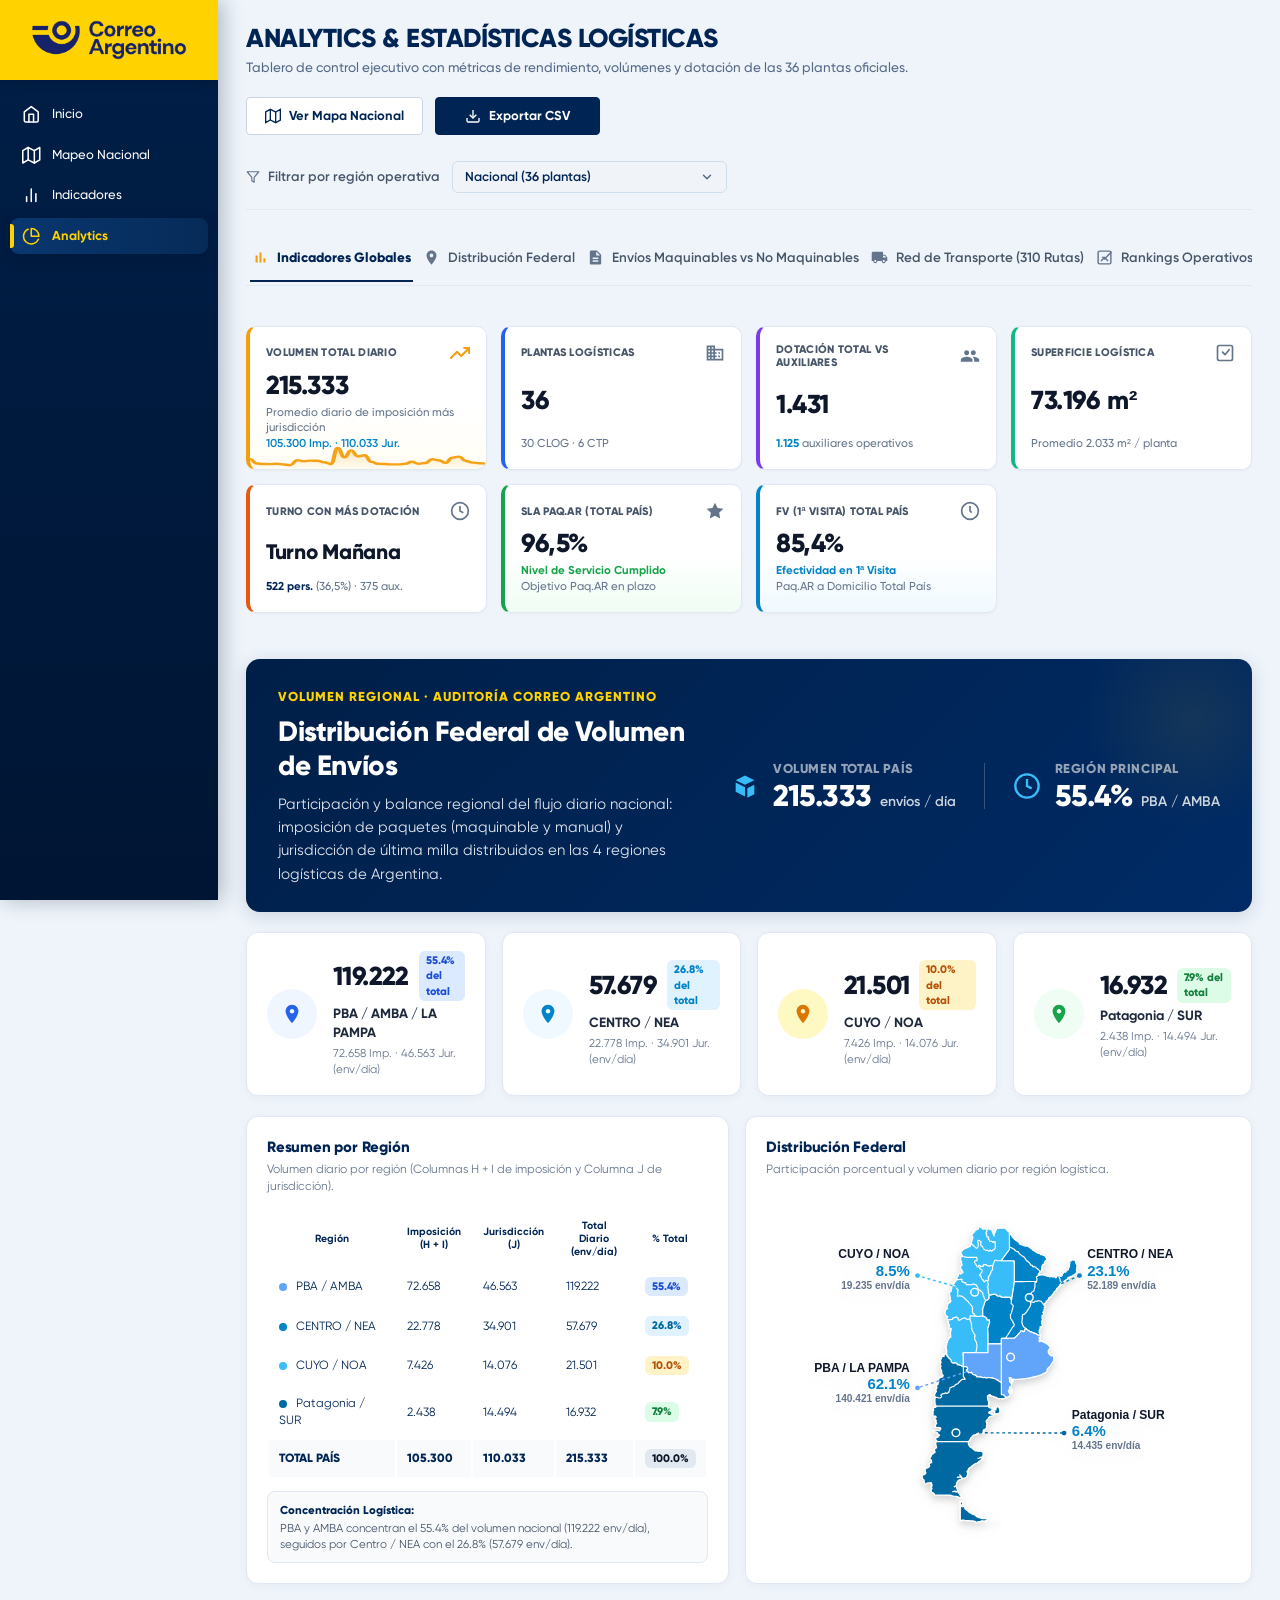
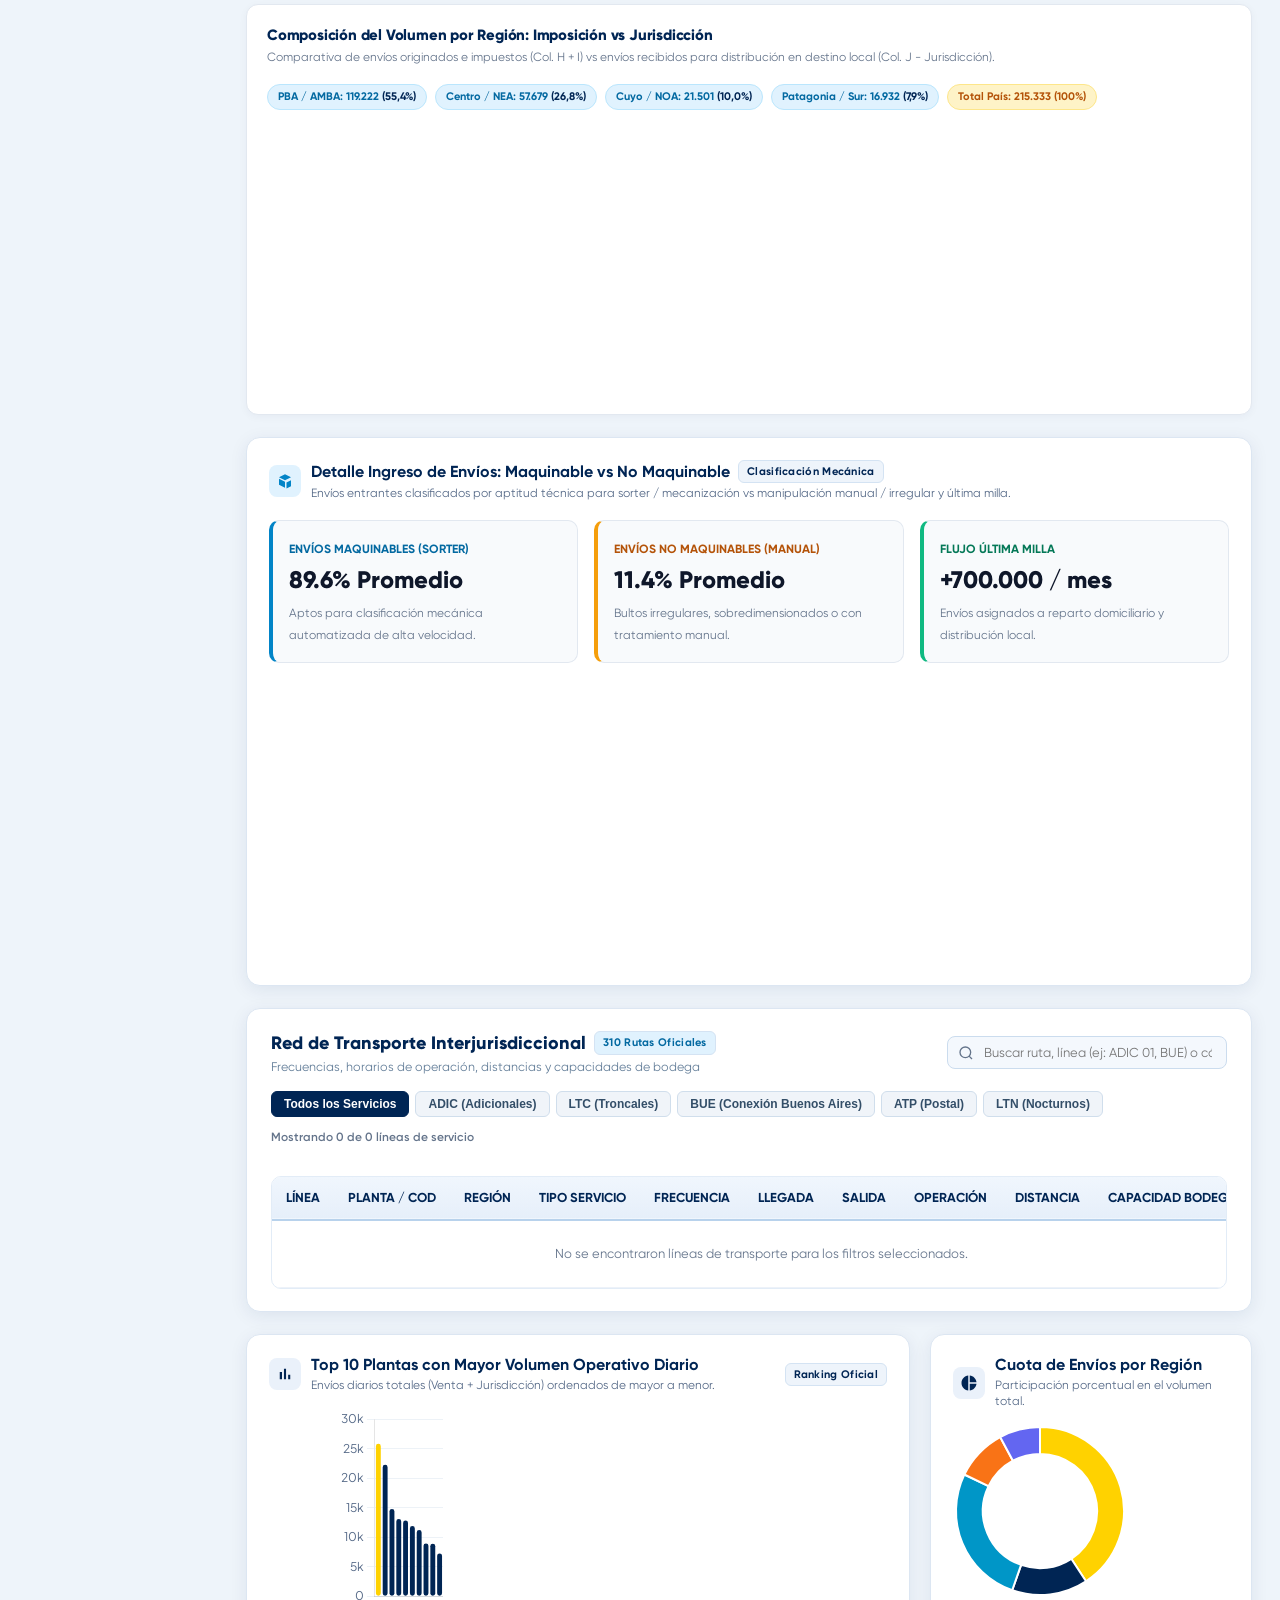
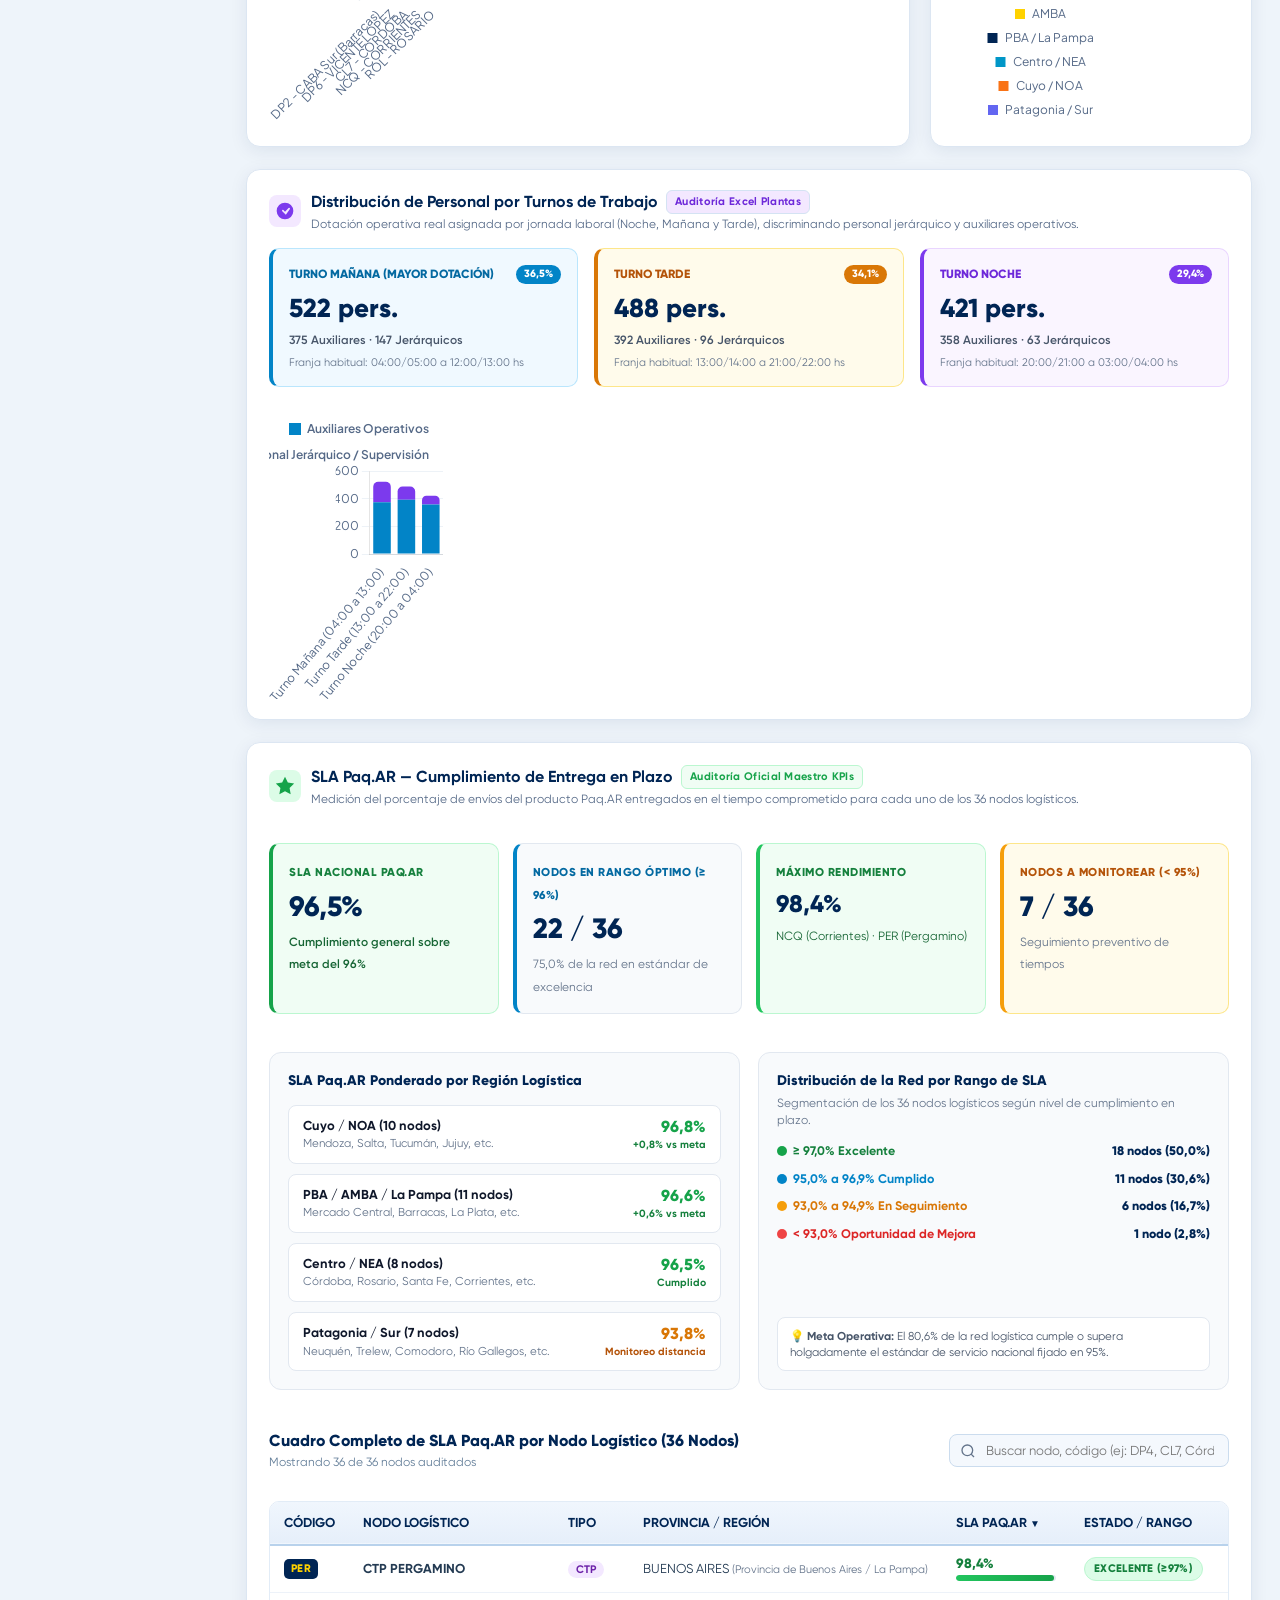
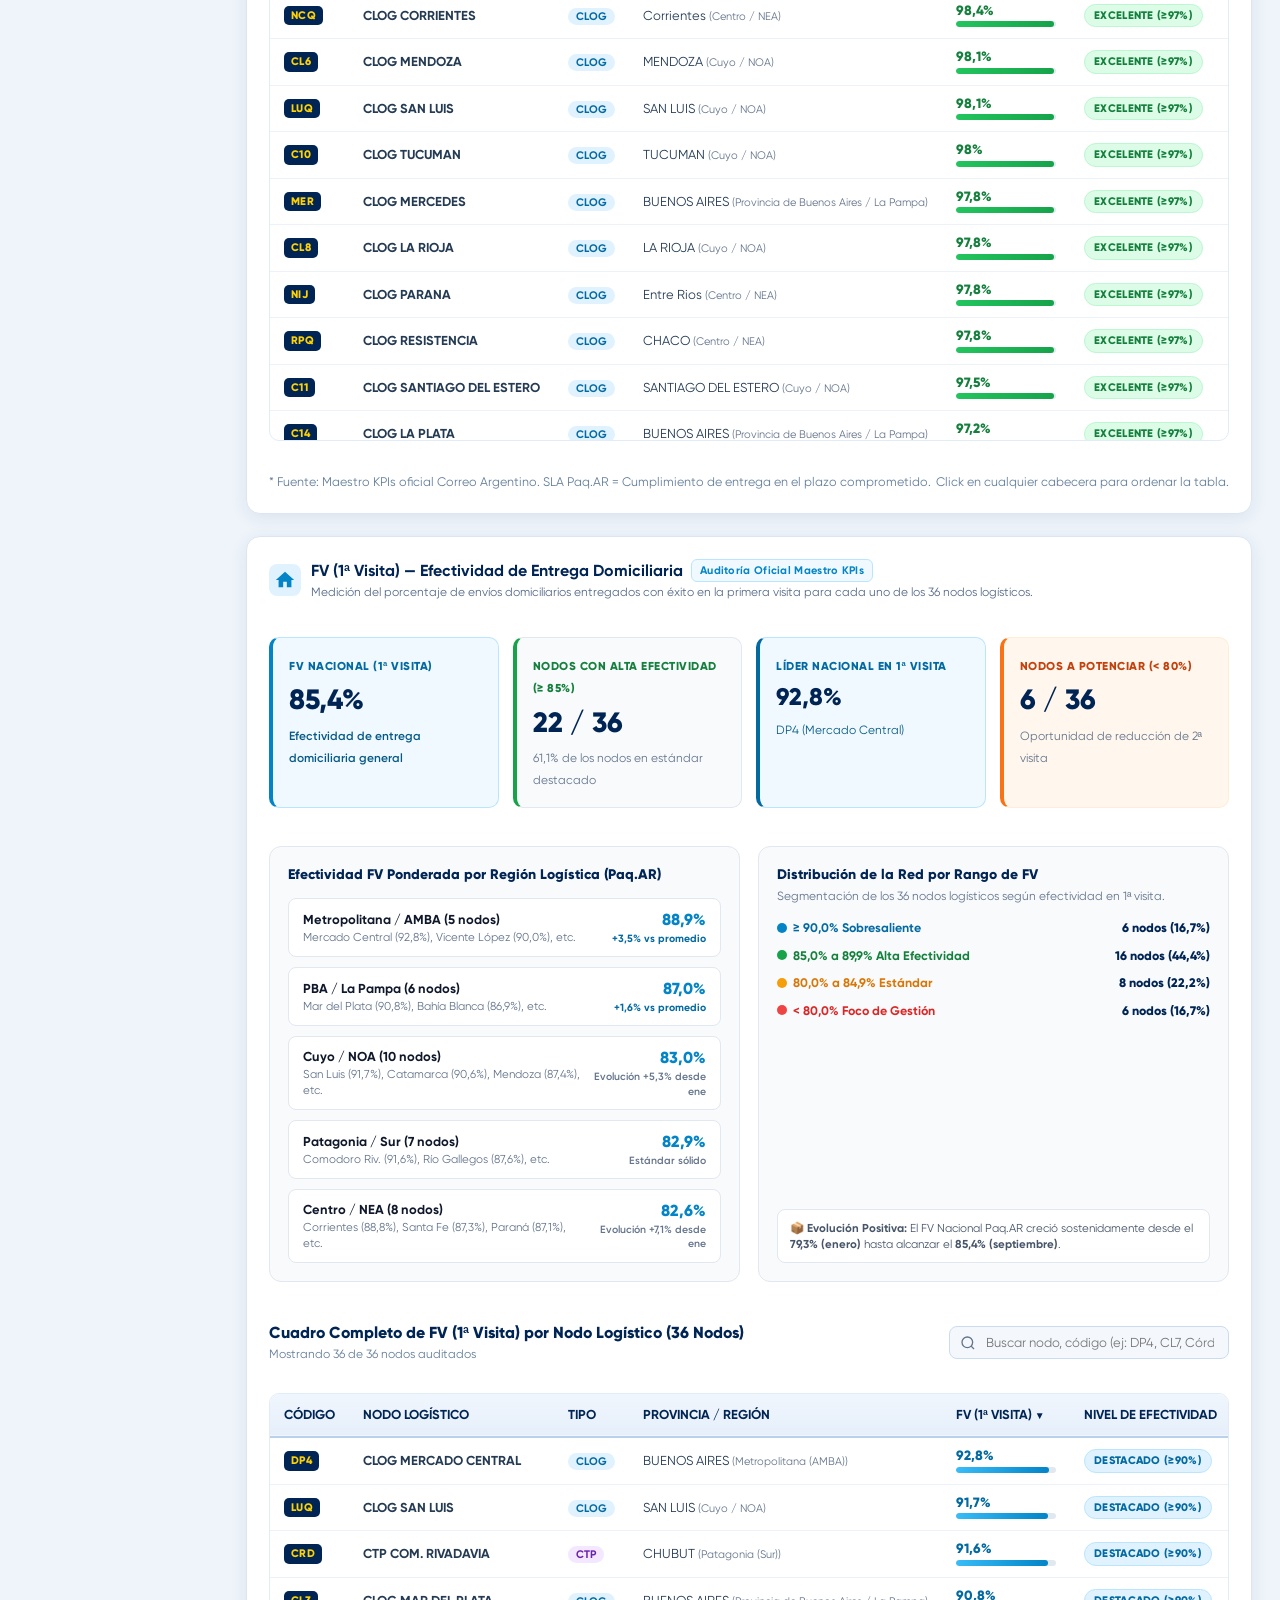
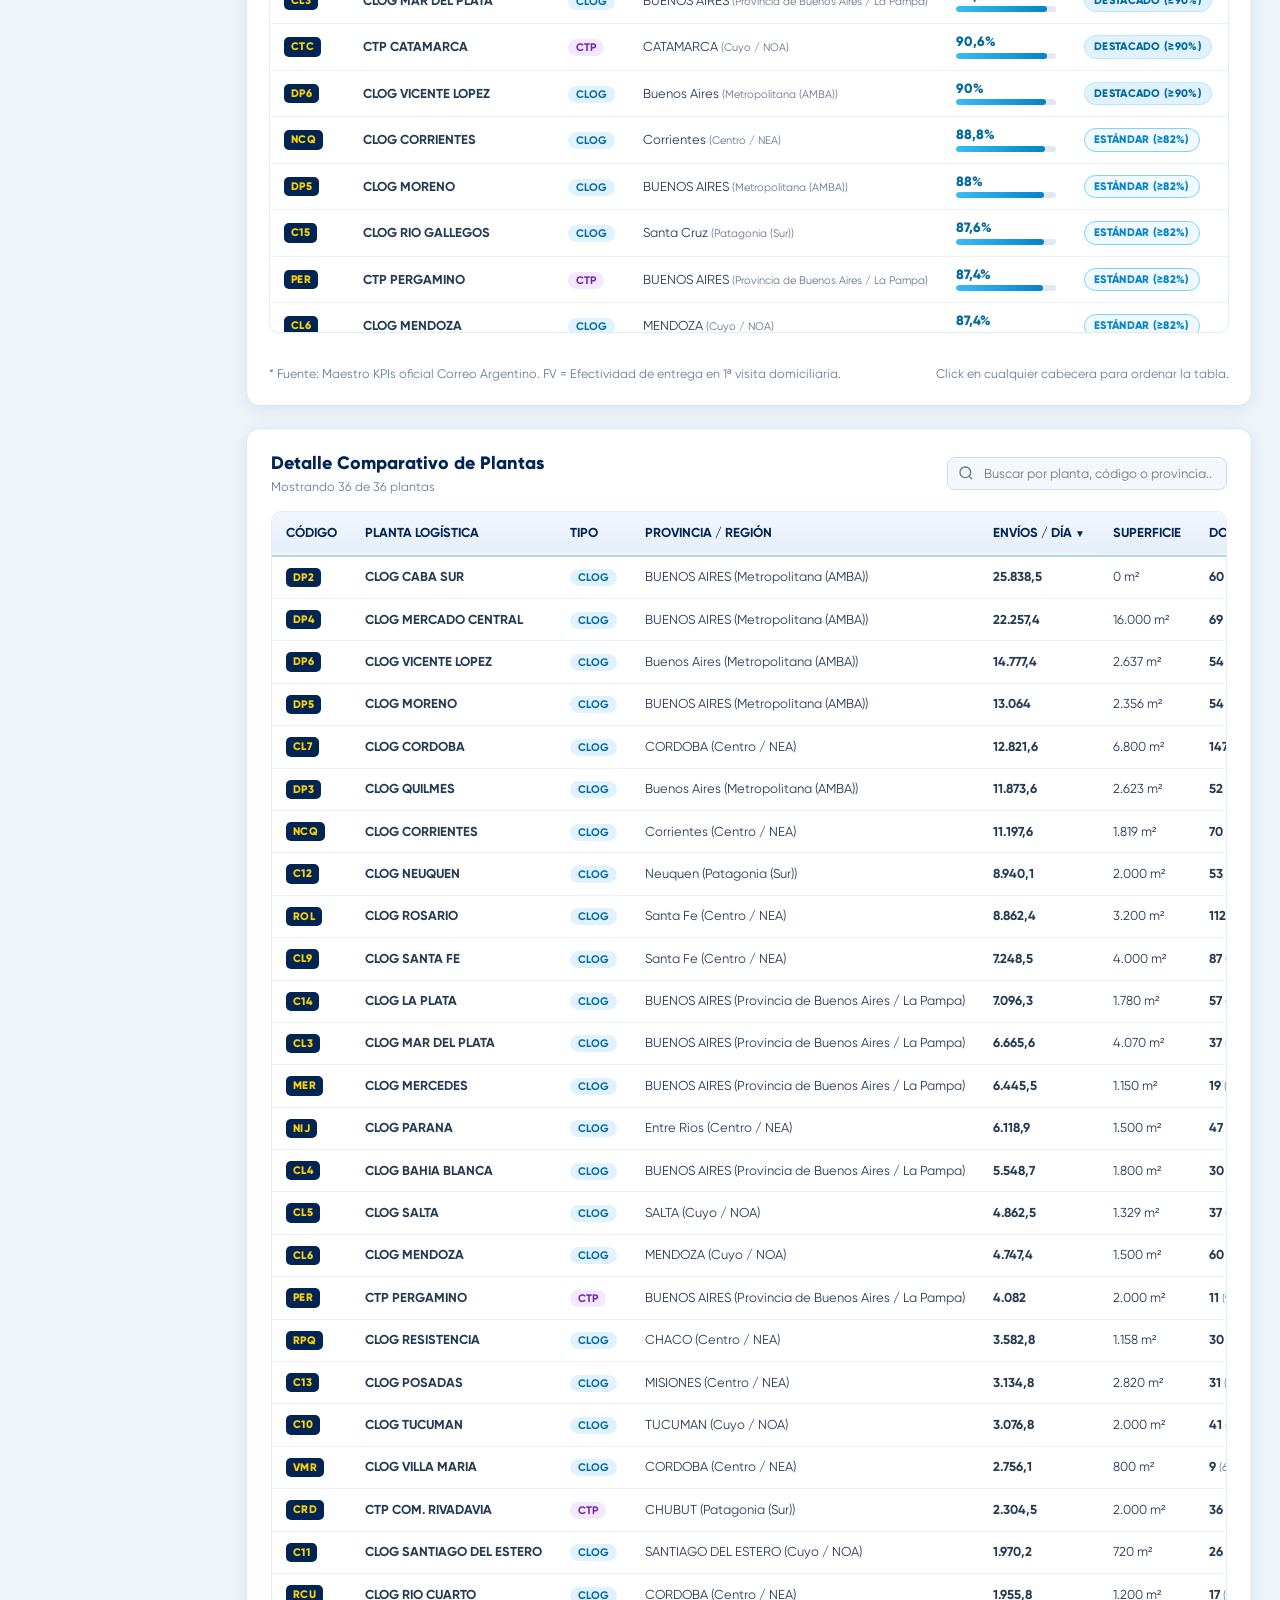
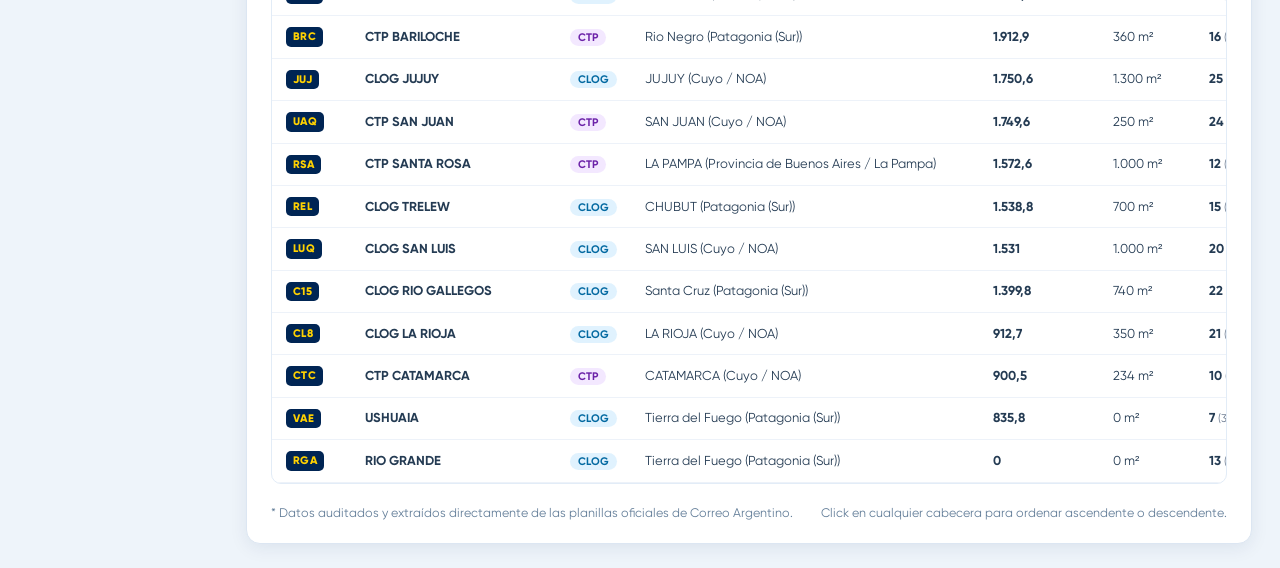
==== commit 53d46540: "feat: update baseline FV metrics to 85.4% and add data parsing scripts" ====
--- a/analytics.html
+++ b/analytics.html
@@ -289,7 +289,7 @@
               <polyline points="12 6 12 12 14 14"></polyline>
             </svg>
           </div>
-          <div class="akpi-val" id="akpi-fv">85,6%</div>
+          <div class="akpi-val" id="akpi-fv">85,4%</div>
           <div class="akpi-sub" id="akpi-fv-sub"><span style="color:#0284c7; font-weight:700;">Efectividad en 1ª Visita</span><br>Paq.AR a Domicilio Total País</div>
         </div>
 
@@ -940,14 +940,14 @@
         <div style="display:grid; grid-template-columns: repeat(auto-fit, minmax(220px, 1fr)); gap: 14px; margin-bottom: 22px;">
           <div style="background:#f0f9ff; border:1px solid #bae6fd; border-radius:10px; padding:16px; border-left:4px solid #0284c7;">
             <span style="font-size:11.5px; font-weight:800; color:#0369a1; text-transform:uppercase; letter-spacing:0.5px;">FV Nacional (1ª Visita)</span>
-            <div style="font-size:28px; font-weight:800; color:#002554; margin:4px 0;" id="kpi-fv-nac">85,6%</div>
+            <div style="font-size:28px; font-weight:800; color:#002554; margin:4px 0;" id="kpi-fv-nac">85,4%</div>
             <span style="font-size:12px; color:#075985; font-weight:600;">Efectividad de entrega domiciliaria general</span>
           </div>
 
           <div style="background:#f8fafc; border:1px solid #e2e8f0; border-radius:10px; padding:16px; border-left:4px solid #16a34a;">
             <span style="font-size:11.5px; font-weight:800; color:#15803d; text-transform:uppercase; letter-spacing:0.5px;">Nodos con Alta Efectividad (≥ 85%)</span>
-            <div style="font-size:28px; font-weight:800; color:#002554; margin:4px 0;" id="kpi-fv-nodos-destacados">25 / 36</div>
-            <span style="font-size:12px; color:#64748b;">69,4% de los nodos en estándar destacado</span>
+            <div style="font-size:28px; font-weight:800; color:#002554; margin:4px 0;" id="kpi-fv-nodos-destacados">22 / 36</div>
+            <span style="font-size:12px; color:#64748b;">61,1% de los nodos en estándar destacado</span>
           </div>
 
           <div style="background:#f0f9ff; border:1px solid #bae6fd; border-radius:10px; padding:16px; border-left:4px solid #0369a1;">
@@ -958,7 +958,7 @@
 
           <div style="background:#fff7ed; border:1px solid #ffedd5; border-radius:10px; padding:16px; border-left:4px solid #f97316;">
             <span style="font-size:11.5px; font-weight:800; color:#c2410c; text-transform:uppercase; letter-spacing:0.5px;">Nodos a Potenciar (&lt; 80%)</span>
-            <div style="font-size:28px; font-weight:800; color:#002554; margin:4px 0;" id="kpi-fv-nodos-alerta">7 / 36</div>
+            <div style="font-size:28px; font-weight:800; color:#002554; margin:4px 0;" id="kpi-fv-nodos-alerta">6 / 36</div>
             <span style="font-size:12px; color:#64748b;">Oportunidad de reducción de 2ª visita</span>
           </div>
         </div>
@@ -967,16 +967,36 @@
         <div style="display:grid; grid-template-columns: repeat(auto-fit, minmax(320px, 1fr)); gap: 18px; margin-bottom: 24px;">
           <!-- Resumen Regional FV -->
           <div style="background:#f8fafc; border:1px solid #e2e8f0; border-radius:12px; padding:18px;">
-            <h4 style="font-size:14px; font-weight:800; color:#002554; margin:0 0 14px 0;">Efectividad FV Ponderada por Región Logística</h4>
+            <h4 style="font-size:14px; font-weight:800; color:#002554; margin:0 0 14px 0;">Efectividad FV Ponderada por Región Logística (Paq.AR)</h4>
             <div style="display:flex; flex-direction:column; gap:10px;">
               <div style="background:#ffffff; border:1px solid #e2e8f0; border-radius:8px; padding:10px 14px; display:flex; justify-content:space-between; align-items:center;">
                 <div>
-                  <div style="font-weight:700; font-size:13px; color:#0f172a;">PBA / AMBA / La Pampa (11 nodos)</div>
-                  <div style="font-size:11.5px; color:#64748b;">Mercado Central (92,8%), Mar del Plata (90,8%), etc.</div>
+                  <div style="font-weight:700; font-size:13px; color:#0f172a;">Metropolitana / AMBA (5 nodos)</div>
+                  <div style="font-size:11.5px; color:#64748b;">Mercado Central (92,8%), Vicente López (90,0%), etc.</div>
                 </div>
                 <div style="text-align:right;">
-                  <span style="font-size:16px; font-weight:800; color:#0284c7;">88,4%</span>
-                  <div style="font-size:10.5px; color:#0369a1; font-weight:700;">+3,4% vs promedio</div>
+                  <span style="font-size:16px; font-weight:800; color:#0284c7;">88,9%</span>
+                  <div style="font-size:10.5px; color:#0369a1; font-weight:700;">+3,5% vs promedio</div>
+                </div>
+              </div>
+              <div style="background:#ffffff; border:1px solid #e2e8f0; border-radius:8px; padding:10px 14px; display:flex; justify-content:space-between; align-items:center;">
+                <div>
+                  <div style="font-weight:700; font-size:13px; color:#0f172a;">PBA / La Pampa (6 nodos)</div>
+                  <div style="font-size:11.5px; color:#64748b;">Mar del Plata (90,8%), Bahía Blanca (86,9%), etc.</div>
+                </div>
+                <div style="text-align:right;">
+                  <span style="font-size:16px; font-weight:800; color:#0284c7;">87,0%</span>
+                  <div style="font-size:10.5px; color:#0369a1; font-weight:700;">+1,6% vs promedio</div>
+                </div>
+              </div>
+              <div style="background:#ffffff; border:1px solid #e2e8f0; border-radius:8px; padding:10px 14px; display:flex; justify-content:space-between; align-items:center;">
+                <div>
+                  <div style="font-weight:700; font-size:13px; color:#0f172a;">Cuyo / NOA (10 nodos)</div>
+                  <div style="font-size:11.5px; color:#64748b;">San Luis (91,7%), Catamarca (90,6%), Mendoza (87,4%), etc.</div>
+                </div>
+                <div style="text-align:right;">
+                  <span style="font-size:16px; font-weight:800; color:#0284c7;">83,0%</span>
+                  <div style="font-size:10.5px; color:#64748b; font-weight:600;">Evolución +5,3% desde ene</div>
                 </div>
               </div>
               <div style="background:#ffffff; border:1px solid #e2e8f0; border-radius:8px; padding:10px 14px; display:flex; justify-content:space-between; align-items:center;">
@@ -985,28 +1005,18 @@
                   <div style="font-size:11.5px; color:#64748b;">Comodoro Riv. (91,6%), Río Gallegos (87,6%), etc.</div>
                 </div>
                 <div style="text-align:right;">
-                  <span style="font-size:16px; font-weight:800; color:#0284c7;">84,5%</span>
+                  <span style="font-size:16px; font-weight:800; color:#0284c7;">82,9%</span>
                   <div style="font-size:10.5px; color:#64748b; font-weight:600;">Estándar sólido</div>
                 </div>
               </div>
               <div style="background:#ffffff; border:1px solid #e2e8f0; border-radius:8px; padding:10px 14px; display:flex; justify-content:space-between; align-items:center;">
                 <div>
                   <div style="font-weight:700; font-size:13px; color:#0f172a;">Centro / NEA (8 nodos)</div>
-                  <div style="font-size:11.5px; color:#64748b;">Corrientes (88,8%), Paraná (87,1%), Santa Fe, etc.</div>
+                  <div style="font-size:11.5px; color:#64748b;">Corrientes (88,8%), Santa Fe (87,3%), Paraná (87,1%), etc.</div>
                 </div>
                 <div style="text-align:right;">
-                  <span style="font-size:16px; font-weight:800; color:#0284c7;">84,2%</span>
-                  <div style="font-size:10.5px; color:#64748b; font-weight:600;">Estándar sólido</div>
-                </div>
-              </div>
-              <div style="background:#ffffff; border:1px solid #e2e8f0; border-radius:8px; padding:10px 14px; display:flex; justify-content:space-between; align-items:center;">
-                <div>
-                  <div style="font-weight:700; font-size:13px; color:#0f172a;">Cuyo / NOA (10 nodos)</div>
-                  <div style="font-size:11.5px; color:#64748b;">San Luis (91,7%), Mendoza (87,4%), Catamarca, etc.</div>
-                </div>
-                <div style="text-align:right;">
-                  <span style="font-size:16px; font-weight:800; color:#d97706;">81,8%</span>
-                  <div style="font-size:10.5px; color:#b45309; font-weight:700;">Foco de optimización</div>
+                  <span style="font-size:16px; font-weight:800; color:#0284c7;">82,6%</span>
+                  <div style="font-size:10.5px; color:#64748b; font-weight:600;">Evolución +7,1% desde ene</div>
                 </div>
               </div>
             </div>
@@ -1029,25 +1039,25 @@
                   <span style="font-weight:700; color:#15803d; display:inline-flex; align-items:center; gap:6px;">
                     <span style="width:10px; height:10px; background:#16a34a; border-radius:50%; display:inline-block;"></span> 85,0% a 89,9% Alta Efectividad
                   </span>
-                  <span style="font-weight:800; color:#002554;">19 nodos (52,8%)</span>
+                  <span style="font-weight:800; color:#002554;">16 nodos (44,4%)</span>
                 </div>
                 <div style="display:flex; align-items:center; justify-content:space-between; font-size:12.5px;">
                   <span style="font-weight:700; color:#d97706; display:inline-flex; align-items:center; gap:6px;">
                     <span style="width:10px; height:10px; background:#f59e0b; border-radius:50%; display:inline-block;"></span> 80,0% a 84,9% Estándar
                   </span>
-                  <span style="font-weight:800; color:#002554;">4 nodos (11,1%)</span>
+                  <span style="font-weight:800; color:#002554;">8 nodos (22,2%)</span>
                 </div>
                 <div style="display:flex; align-items:center; justify-content:space-between; font-size:12.5px;">
                   <span style="font-weight:700; color:#dc2626; display:inline-flex; align-items:center; gap:6px;">
                     <span style="width:10px; height:10px; background:#ef4444; border-radius:50%; display:inline-block;"></span> &lt; 80,0% Foco de Gestión
                   </span>
-                  <span style="font-weight:800; color:#002554;">7 nodos (19,4%)</span>
+                  <span style="font-weight:800; color:#002554;">6 nodos (16,7%)</span>
                 </div>
               </div>
             </div>
 
             <div style="background:#ffffff; border:1px solid #e2e8f0; border-radius:8px; padding:10px 12px; margin-top:14px; font-size:11.5px; color:#475569;">
-              📦 <strong>Impacto Operativo:</strong> El 69,4% de los nodos supera el 85% de efectividad en primera visita, reduciendo drásticamente costos de re-despacho y custodia.
+              📦 <strong>Evolución Positiva:</strong> El FV Nacional Paq.AR creció sostenidamente desde el <strong>79,3% (enero)</strong> hasta alcanzar el <strong>85,4% (septiembre)</strong>.
             </div>
           </div>
         </div>
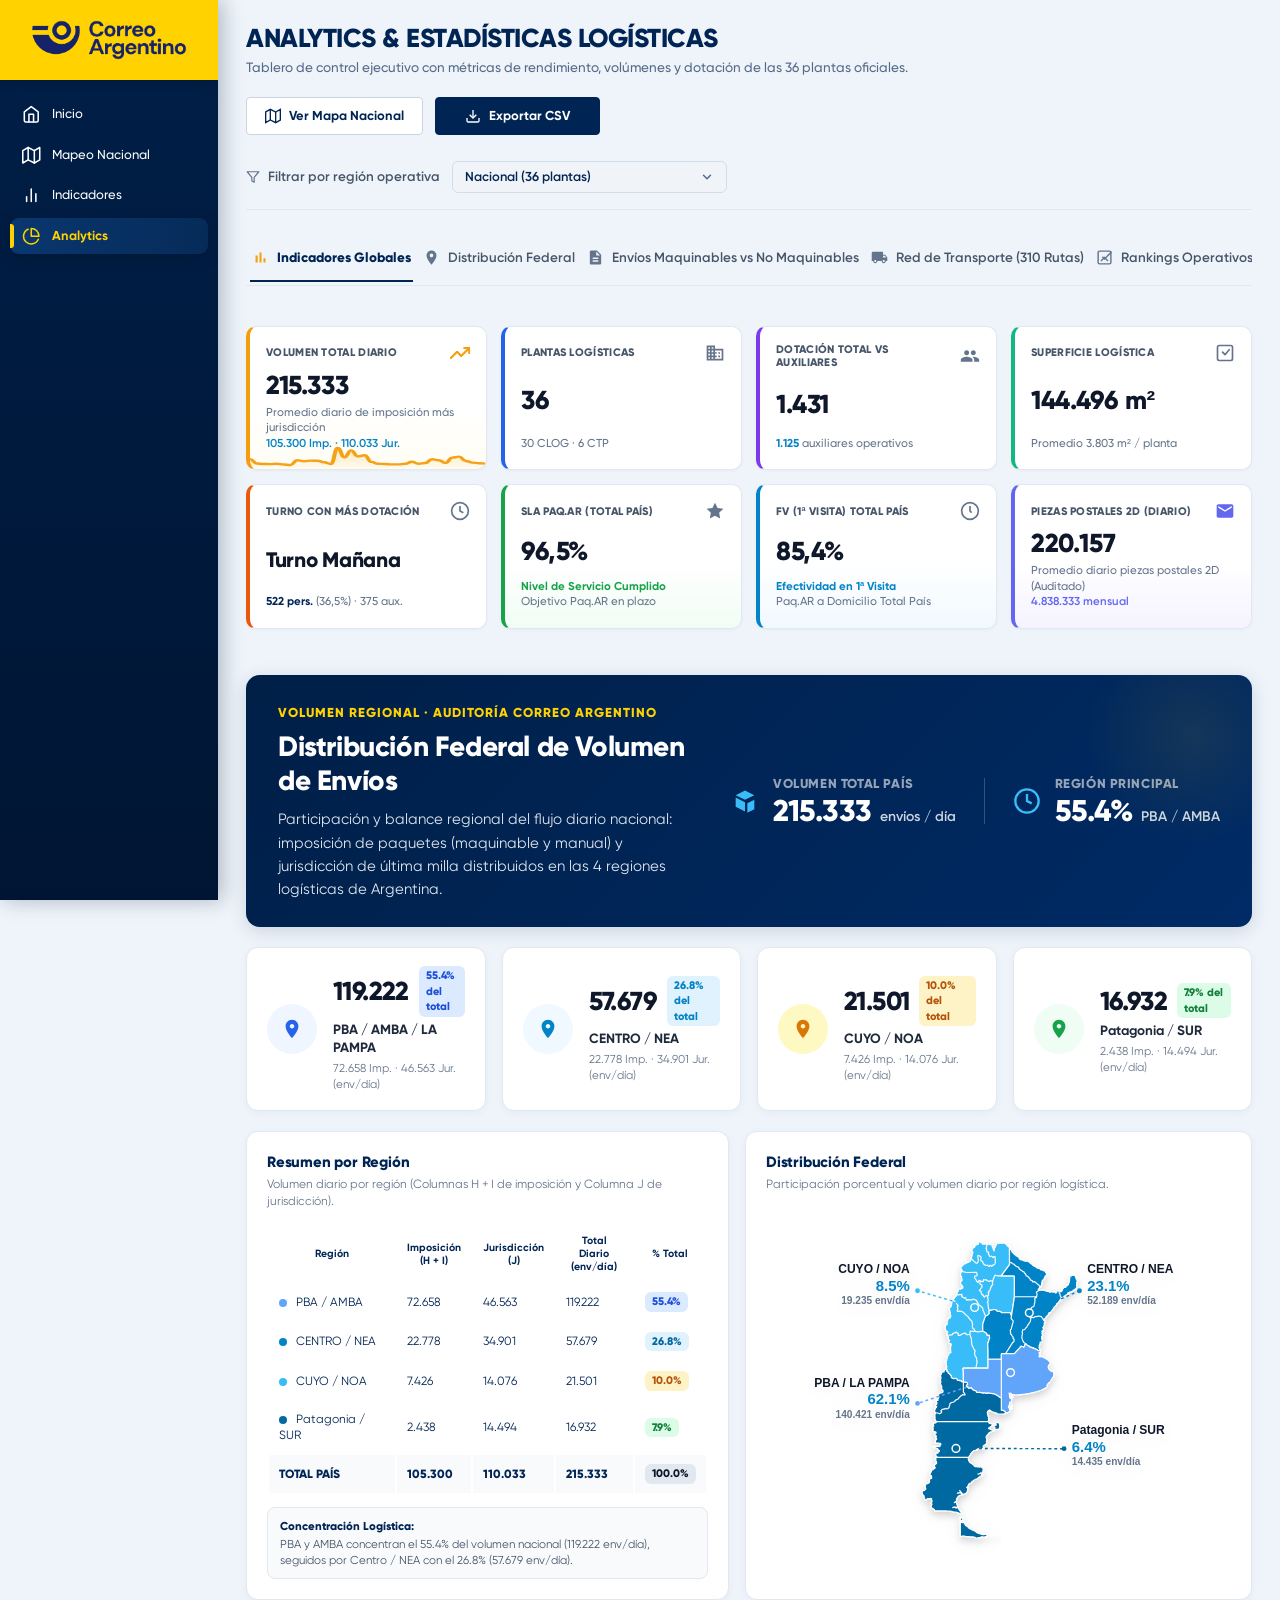
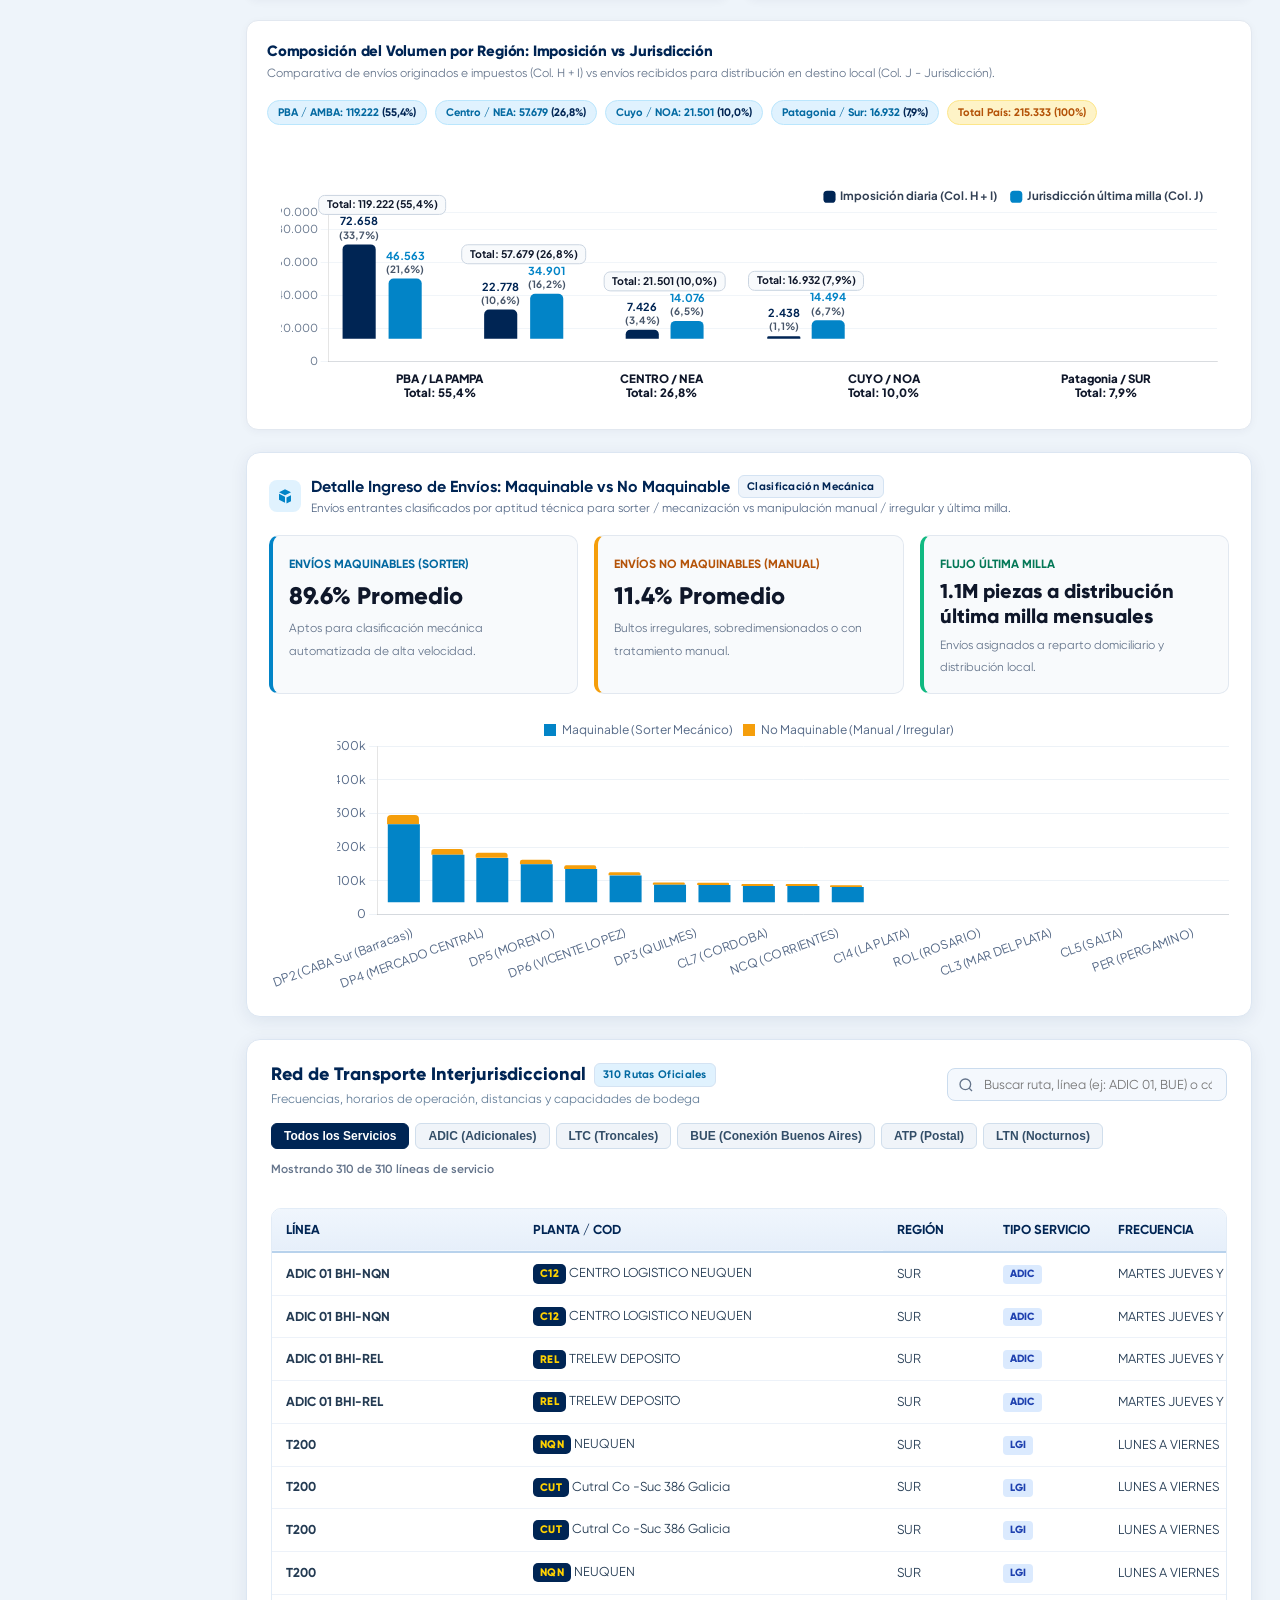
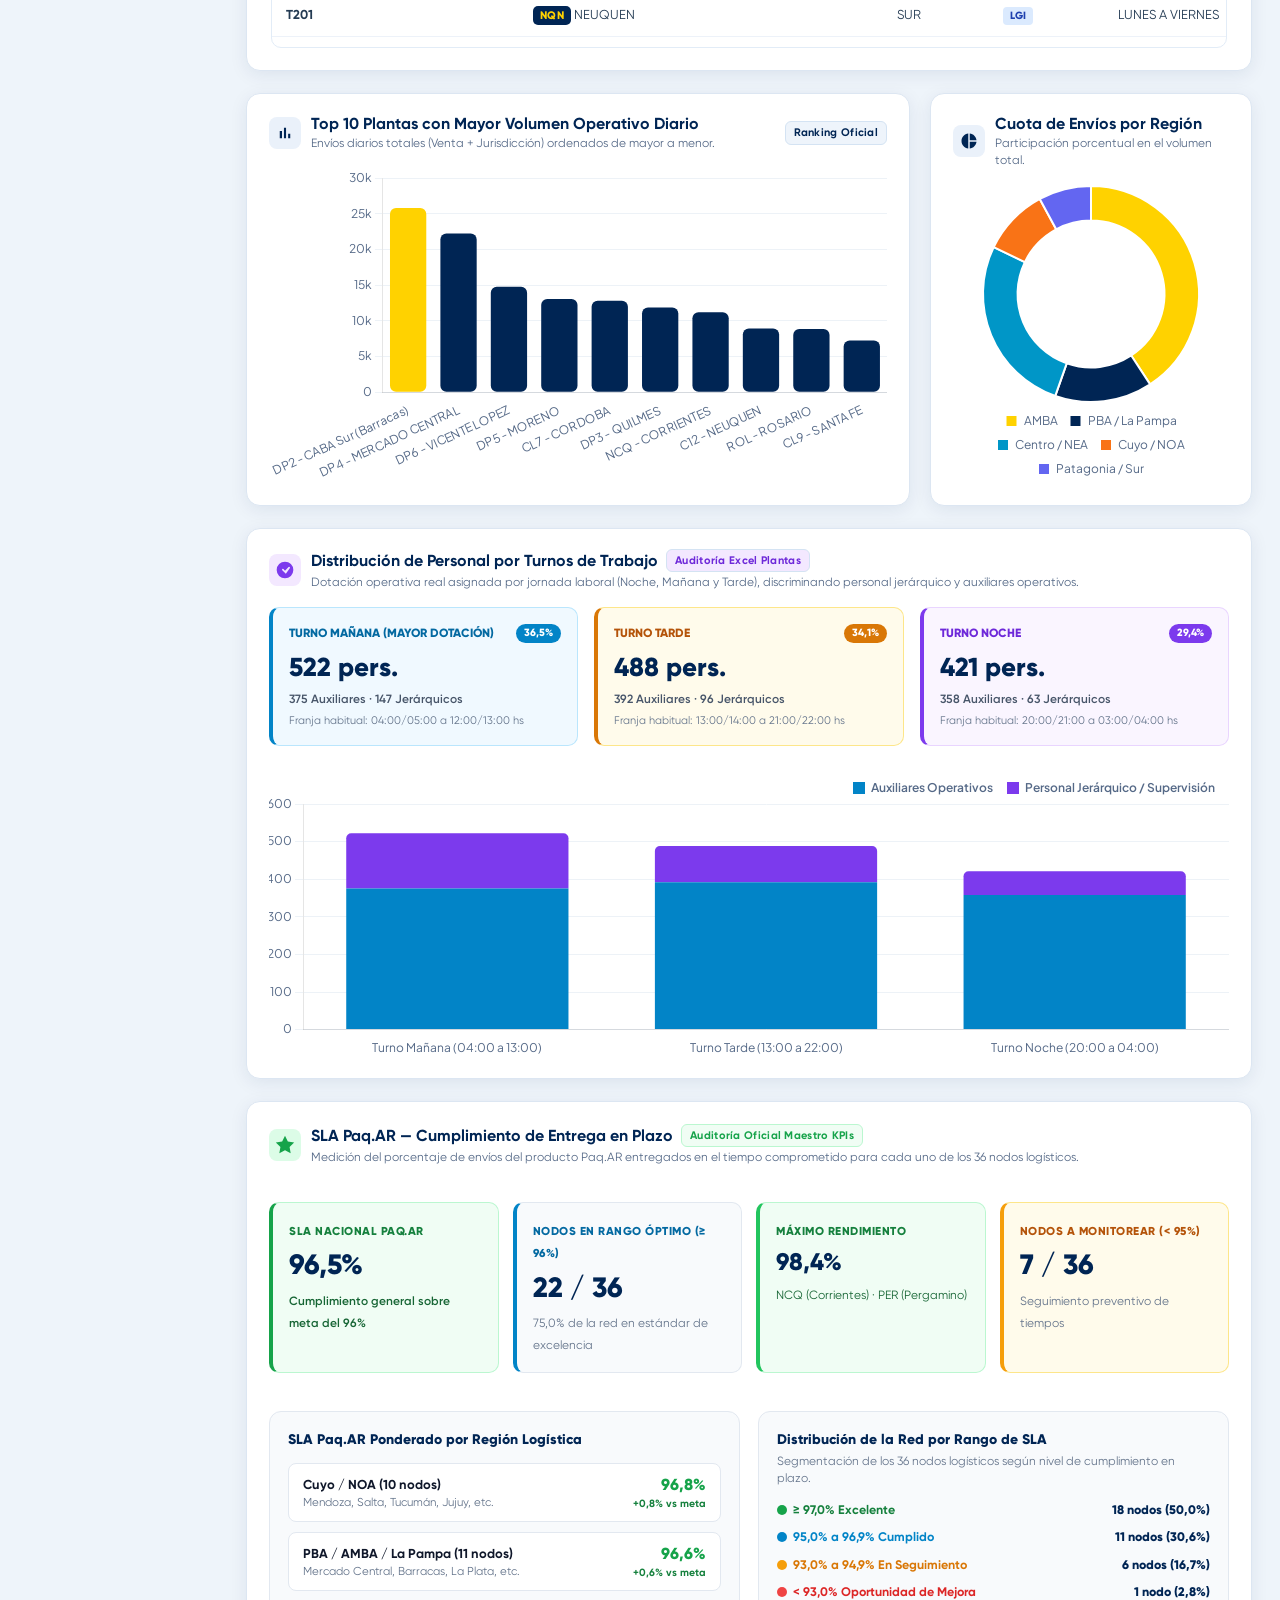
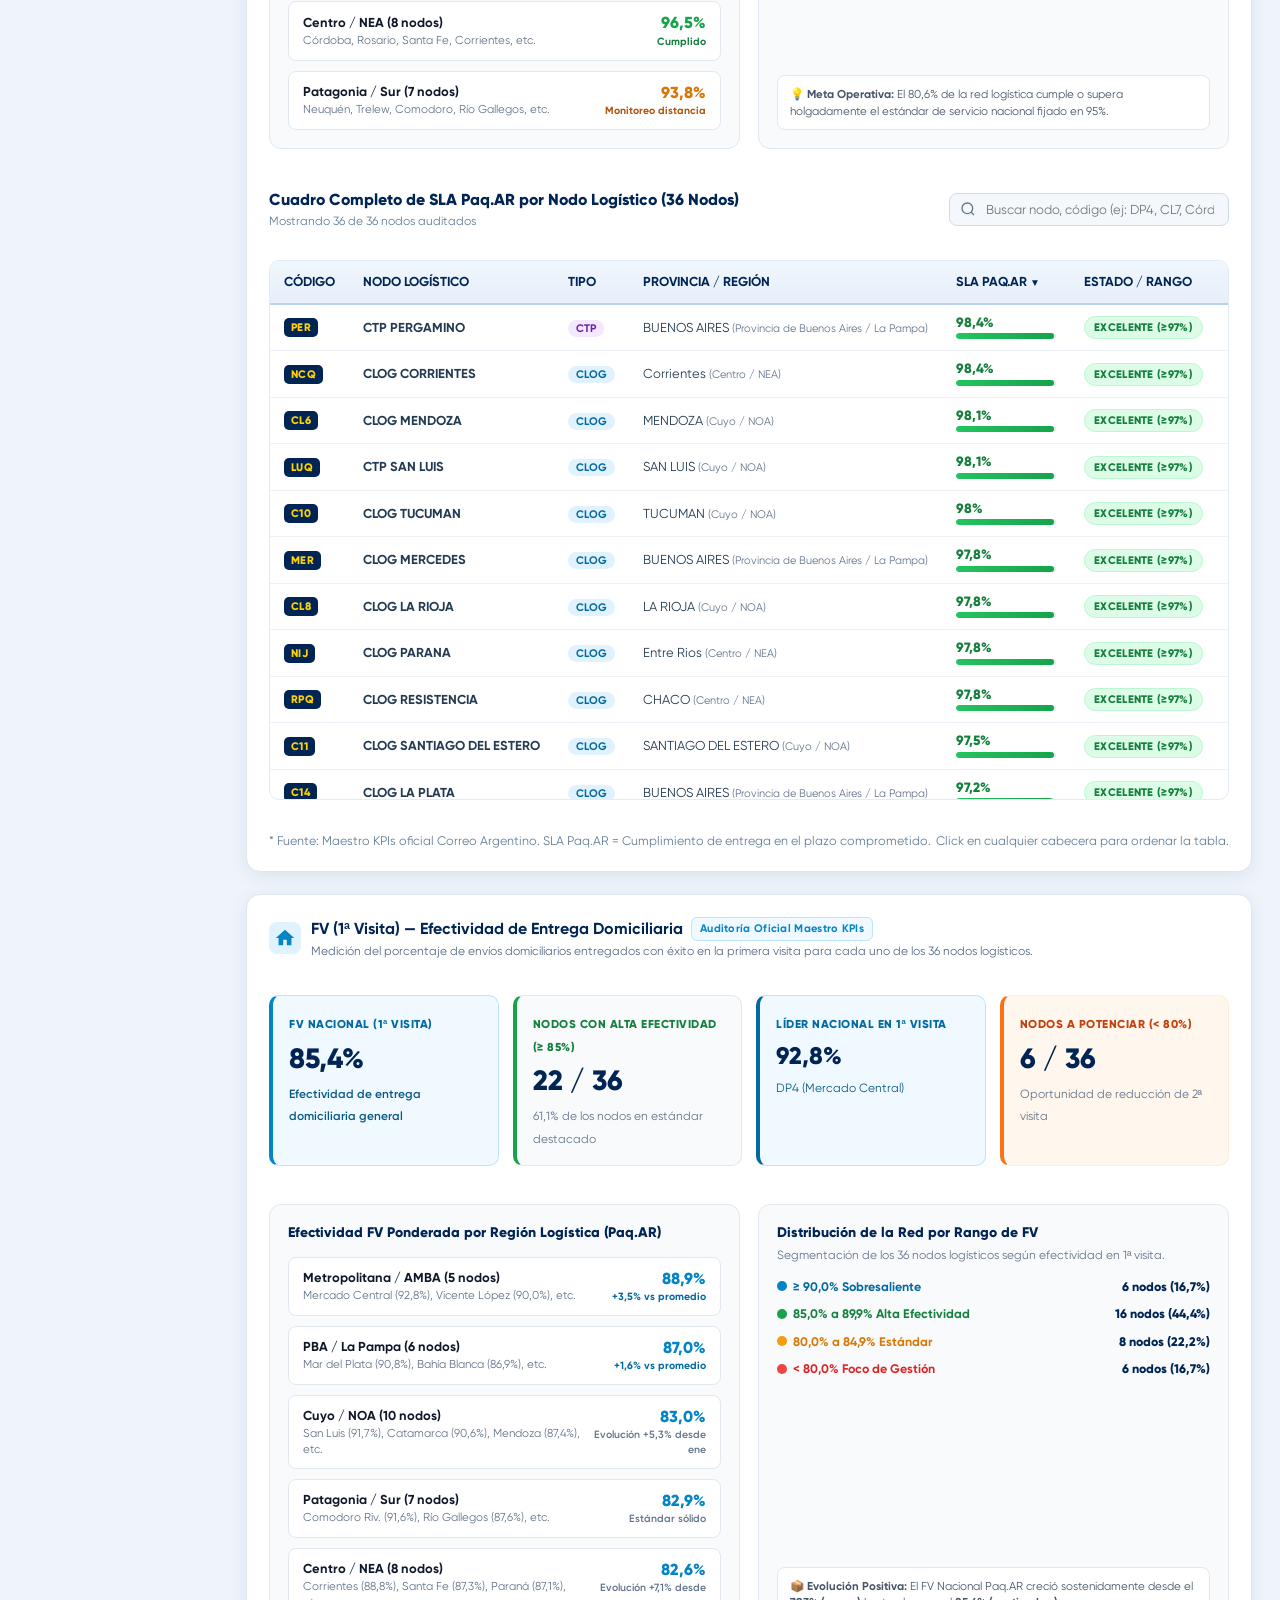
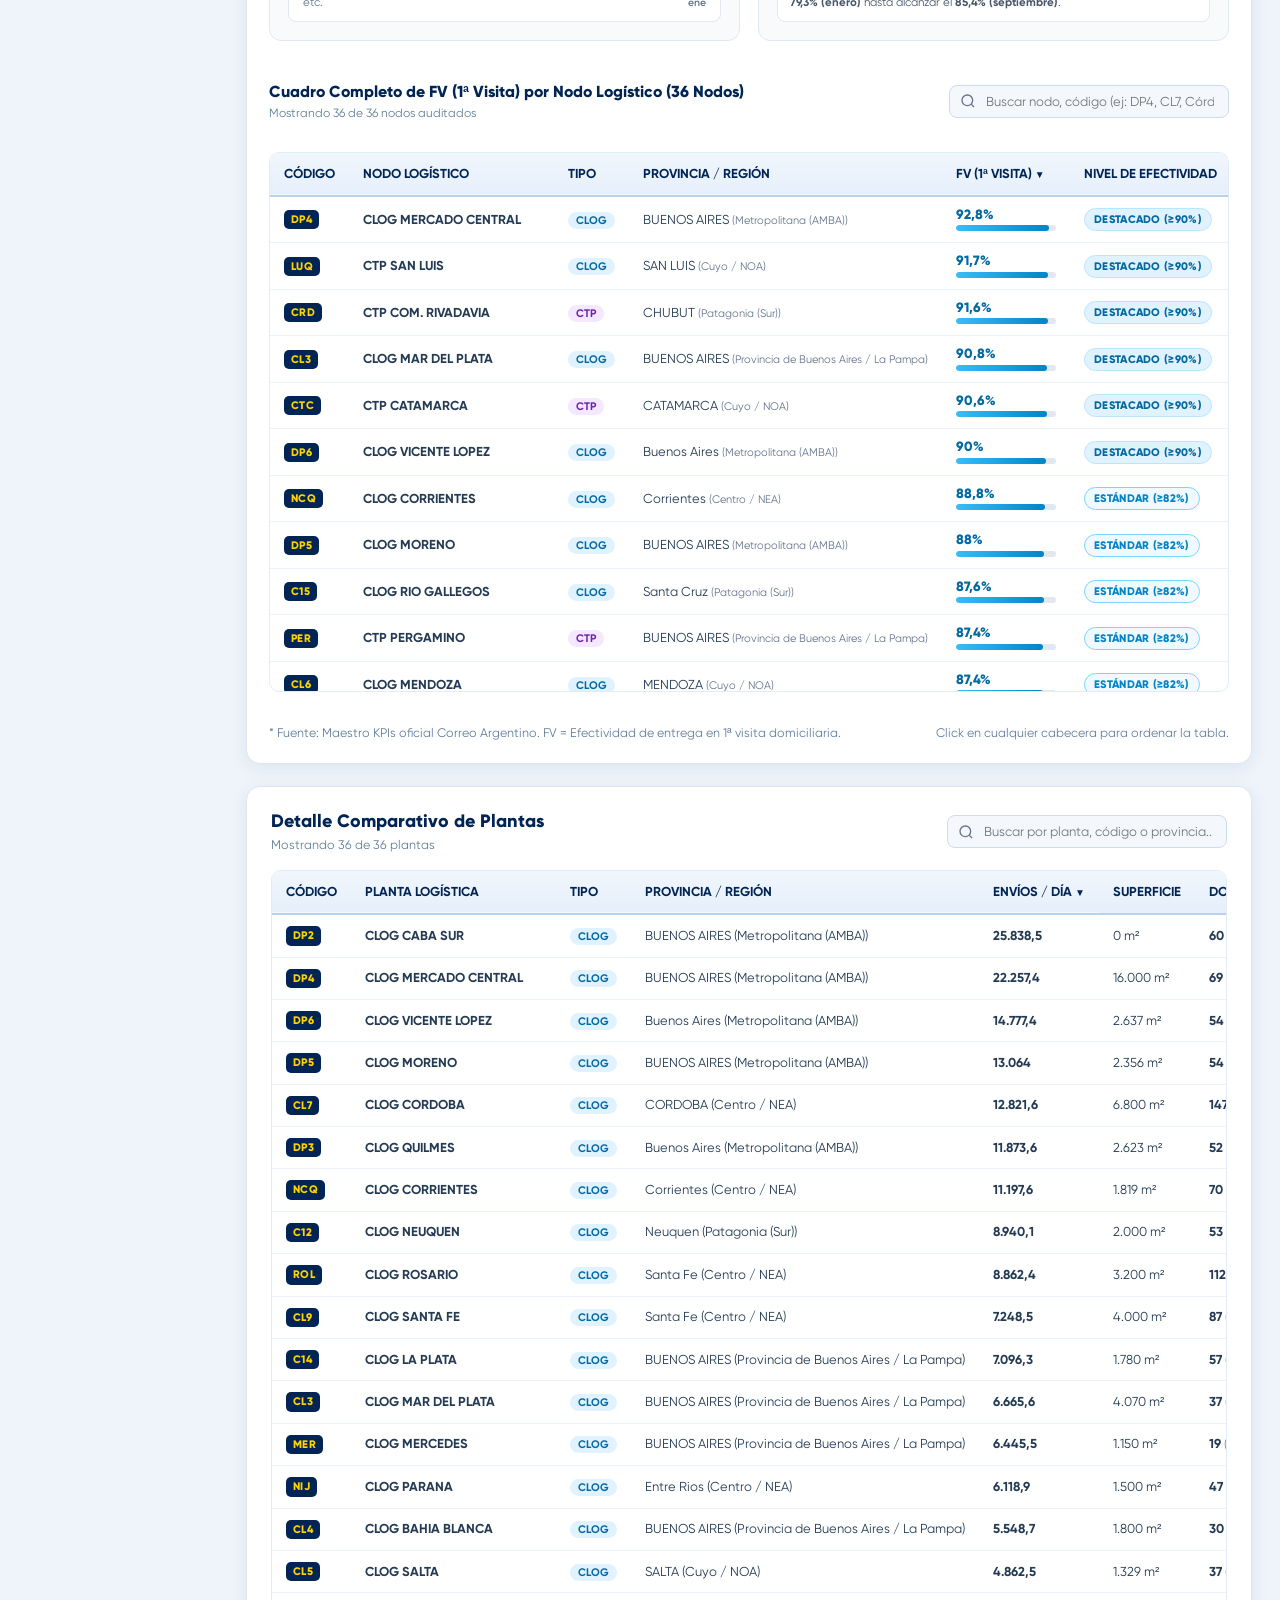
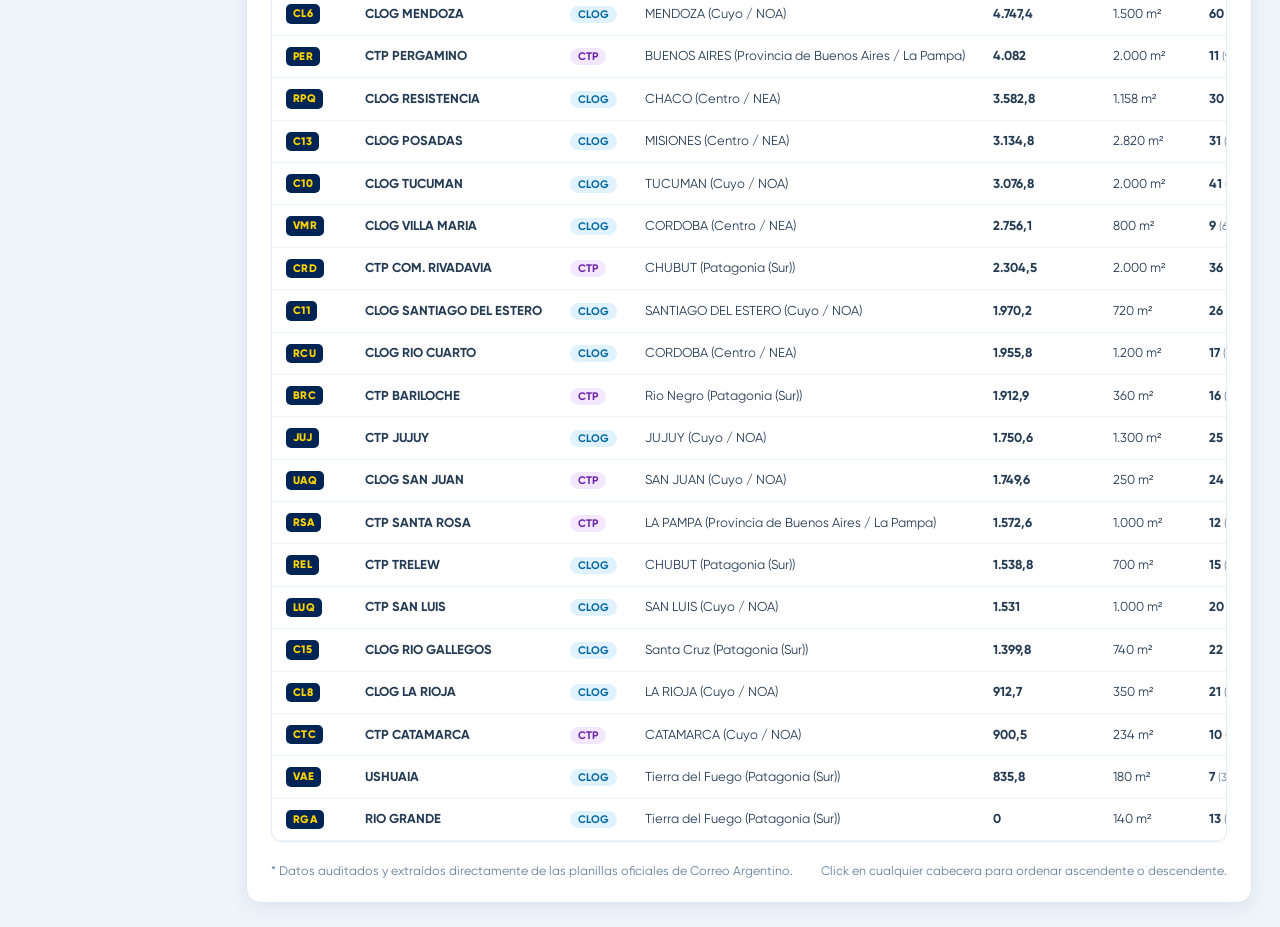
==== commit ee6a220f: "feat: update node data and add helper scripts for logistics dataset management" ====
--- a/analytics.html
+++ b/analytics.html
@@ -251,8 +251,8 @@
               <polyline points="9 11 12 14 17 8"></polyline>
             </svg>
           </div>
-          <div class="akpi-val" id="akpi-superficie">73.196 m²</div>
-          <div class="akpi-sub" id="akpi-superficie-sub">Promedio 2.033 m² / planta</div>
+          <div class="akpi-val" id="akpi-superficie">144.496 m²</div>
+          <div class="akpi-sub" id="akpi-superficie-sub">Promedio 3.803 m² / planta</div>
         </div>
 
         <!-- 5. Turno de Mayor Dotación -->
@@ -291,6 +291,18 @@
           </div>
           <div class="akpi-val" id="akpi-fv">85,4%</div>
           <div class="akpi-sub" id="akpi-fv-sub"><span style="color:#0284c7; font-weight:700;">Efectividad en 1ª Visita</span><br>Paq.AR a Domicilio Total País</div>
+        </div>
+
+        <!-- 8. Piezas Postales 2D (Auditado) -->
+        <div class="akpi-card card-postal2d">
+          <div class="akpi-top">
+            <span class="akpi-title">PIEZAS POSTALES 2D (DIARIO)</span>
+            <svg class="akpi-naked-icon" viewBox="0 0 24 24" width="20" height="20" fill="currentColor" style="color:#6366f1;">
+              <path d="M20 4H4c-1.1 0-1.99.9-1.99 2L2 18c0 1.1.9 2 2 2h16c1.1 0 2-.9 2-2V6c0-1.1-.9-2-2-2zm0 4l-8 5-8-5V6l8 5 8-5v2z"/>
+            </svg>
+          </div>
+          <div class="akpi-val" id="akpi-postal2d">219.924</div>
+          <div class="akpi-sub" id="akpi-postal2d-sub">Promedio diario piezas postales 2D (Auditado)<br><span style="color:#6366f1; font-weight:600;">4.838.333 mensual</span></div>
         </div>
 
       </section>
@@ -557,7 +569,7 @@
 
           <div style="background:#f8fafc; border:1px solid #e2e8f0; border-radius:10px; padding:16px; border-left:4px solid #10b981;">
             <span style="font-size:12px; font-weight:700; color:#047857; text-transform:uppercase;">Flujo Última Milla</span>
-            <div style="font-size:24px; font-weight:800; color:#0f172a; margin:4px 0;" id="kpi-ingreso-um">+700.000 / mes</div>
+            <div style="font-size:20px; font-weight:800; color:#0f172a; margin:4px 0; line-height:1.25;" id="kpi-ingreso-um">1.1M piezas a distribución última milla mensuales</div>
             <span style="font-size:12px; color:#64748b;">Envíos asignados a reparto domiciliario y distribución local.</span>
           </div>
         </div>
--- a/style.css
+++ b/style.css
@@ -2206,6 +2206,72 @@
   height: 17px;
 }
 
+/* Sección Piezas Postales 2D en Popup */
+.popup-postal2d-box {
+  background: linear-gradient(180deg, #ffffff 0%, #f5f3ff 100%);
+  border: 1.5px solid #ddd6fe;
+  border-left: 4px solid #6366f1;
+  border-radius: 10px;
+  padding: 14px 16px;
+  display: flex;
+  flex-direction: column;
+  gap: 10px;
+  box-shadow: 0 2px 8px rgba(99, 102, 241, 0.06);
+}
+
+.postal2d-stat-row {
+  display: flex;
+  align-items: center;
+  justify-content: space-between;
+  flex-wrap: wrap;
+  gap: 8px;
+}
+
+.postal2d-val {
+  font-size: 26px;
+  font-weight: 800;
+  color: #312e81;
+  line-height: 1.1;
+  letter-spacing: -0.5px;
+}
+
+.postal2d-unit {
+  font-size: 13px;
+  font-weight: 700;
+  color: #4338ca;
+  margin-left: 6px;
+}
+
+.postal2d-badge {
+  background-color: #ede9fe;
+  color: #5b21b6;
+  font-size: 11px;
+  font-weight: 800;
+  padding: 3px 8px;
+  border-radius: 6px;
+  text-transform: uppercase;
+  letter-spacing: 0.5px;
+  border: 1px solid #c4b5fd;
+}
+
+.postal2d-footer {
+  display: flex;
+  align-items: center;
+  justify-content: space-between;
+  flex-wrap: wrap;
+  gap: 6px;
+  font-size: 12px;
+  color: #475569;
+  border-top: 1px solid #e0e7ff;
+  padding-top: 8px;
+}
+
+.postal2d-tag-note {
+  font-size: 11px;
+  font-weight: 600;
+  color: #6366f1;
+}
+
 .popup-calidad-grid {
   display: grid;
   grid-template-columns: repeat(2, 1fr);
--- a/analytics.css
+++ b/analytics.css
@@ -211,7 +211,7 @@
 
 @media (min-width: 1600px) {
   .analytics-kpis-grid {
-    grid-template-columns: repeat(7, 1fr);
+    grid-template-columns: repeat(8, 1fr);
   }
 }
 
@@ -283,6 +283,11 @@
 .akpi-card.card-fv {
   border-left: 4px solid #0284c7;
   background: linear-gradient(180deg, #ffffff 55%, #f0f9ff 100%);
+}
+
+.akpi-card.card-postal2d {
+  border-left: 4px solid #6366f1;
+  background: linear-gradient(180deg, #ffffff 55%, #f5f3ff 100%);
 }
 
 .akpi-card.card-rendimiento {
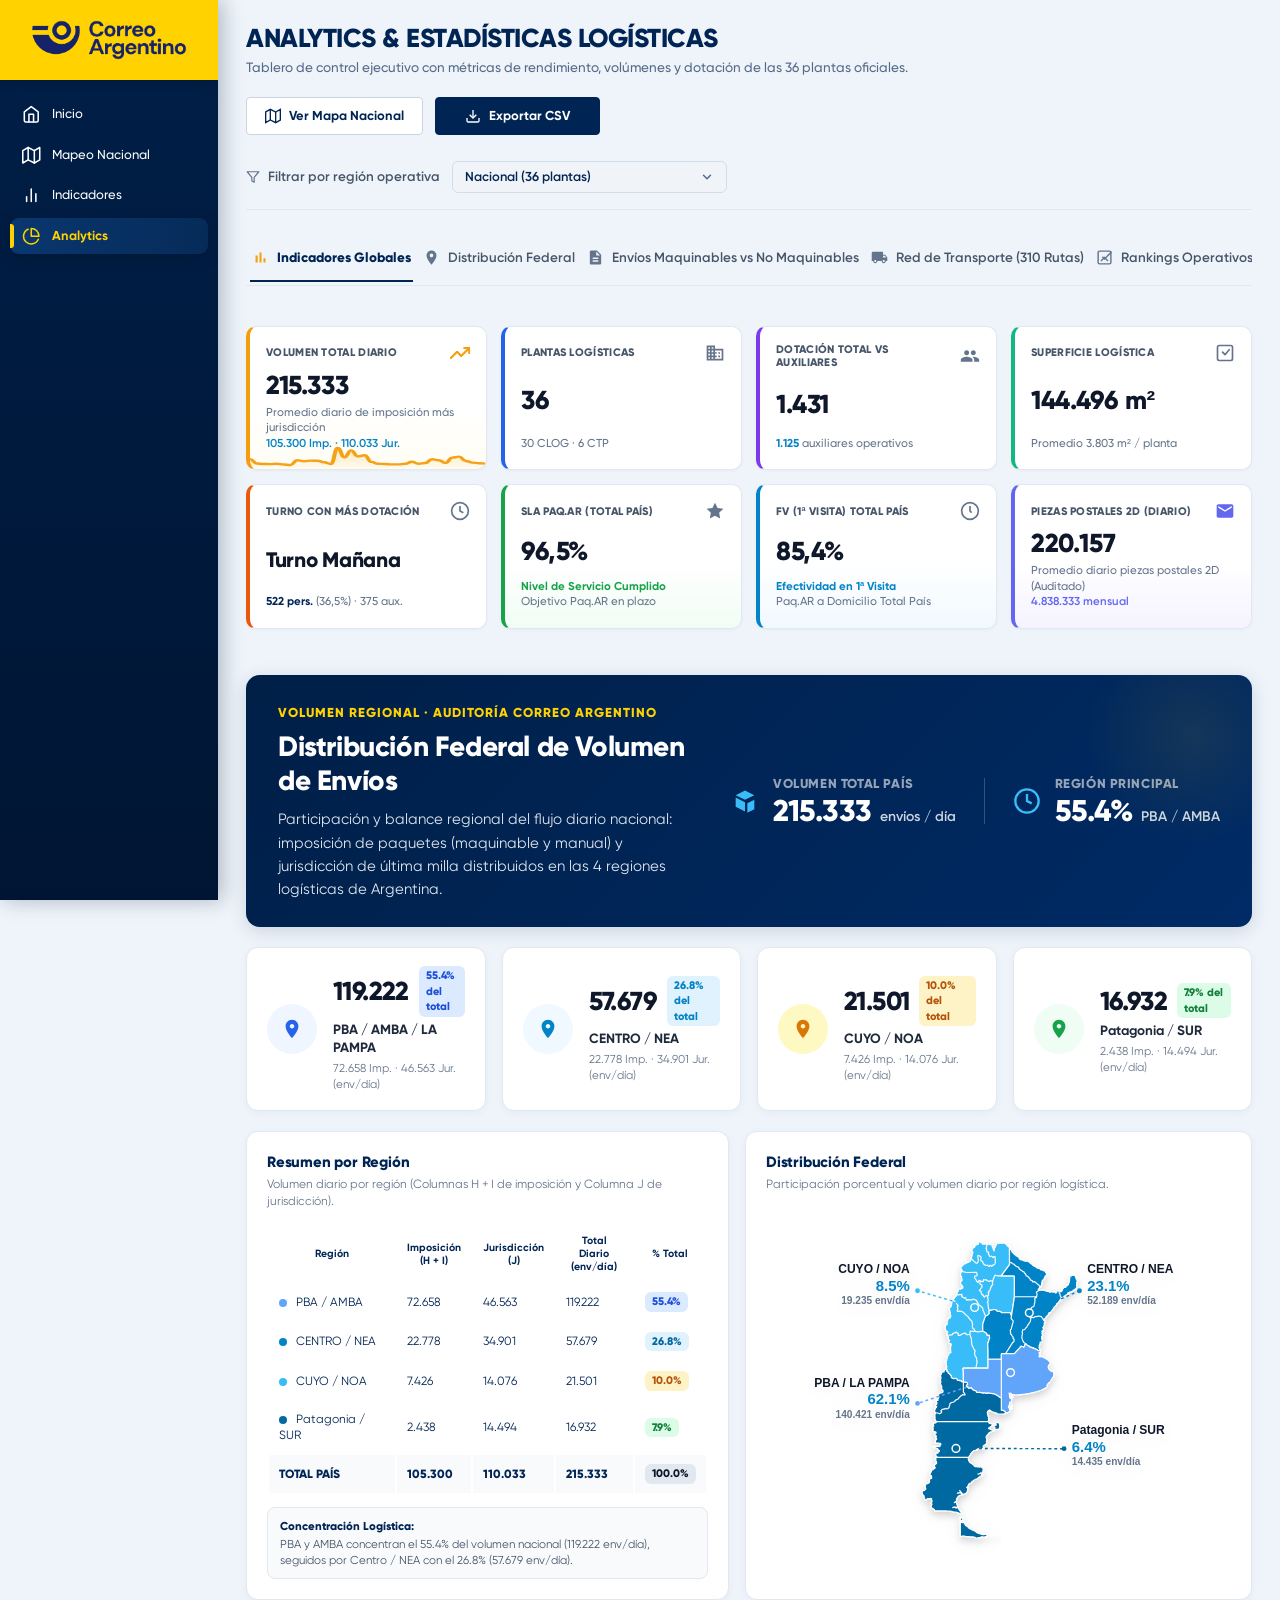
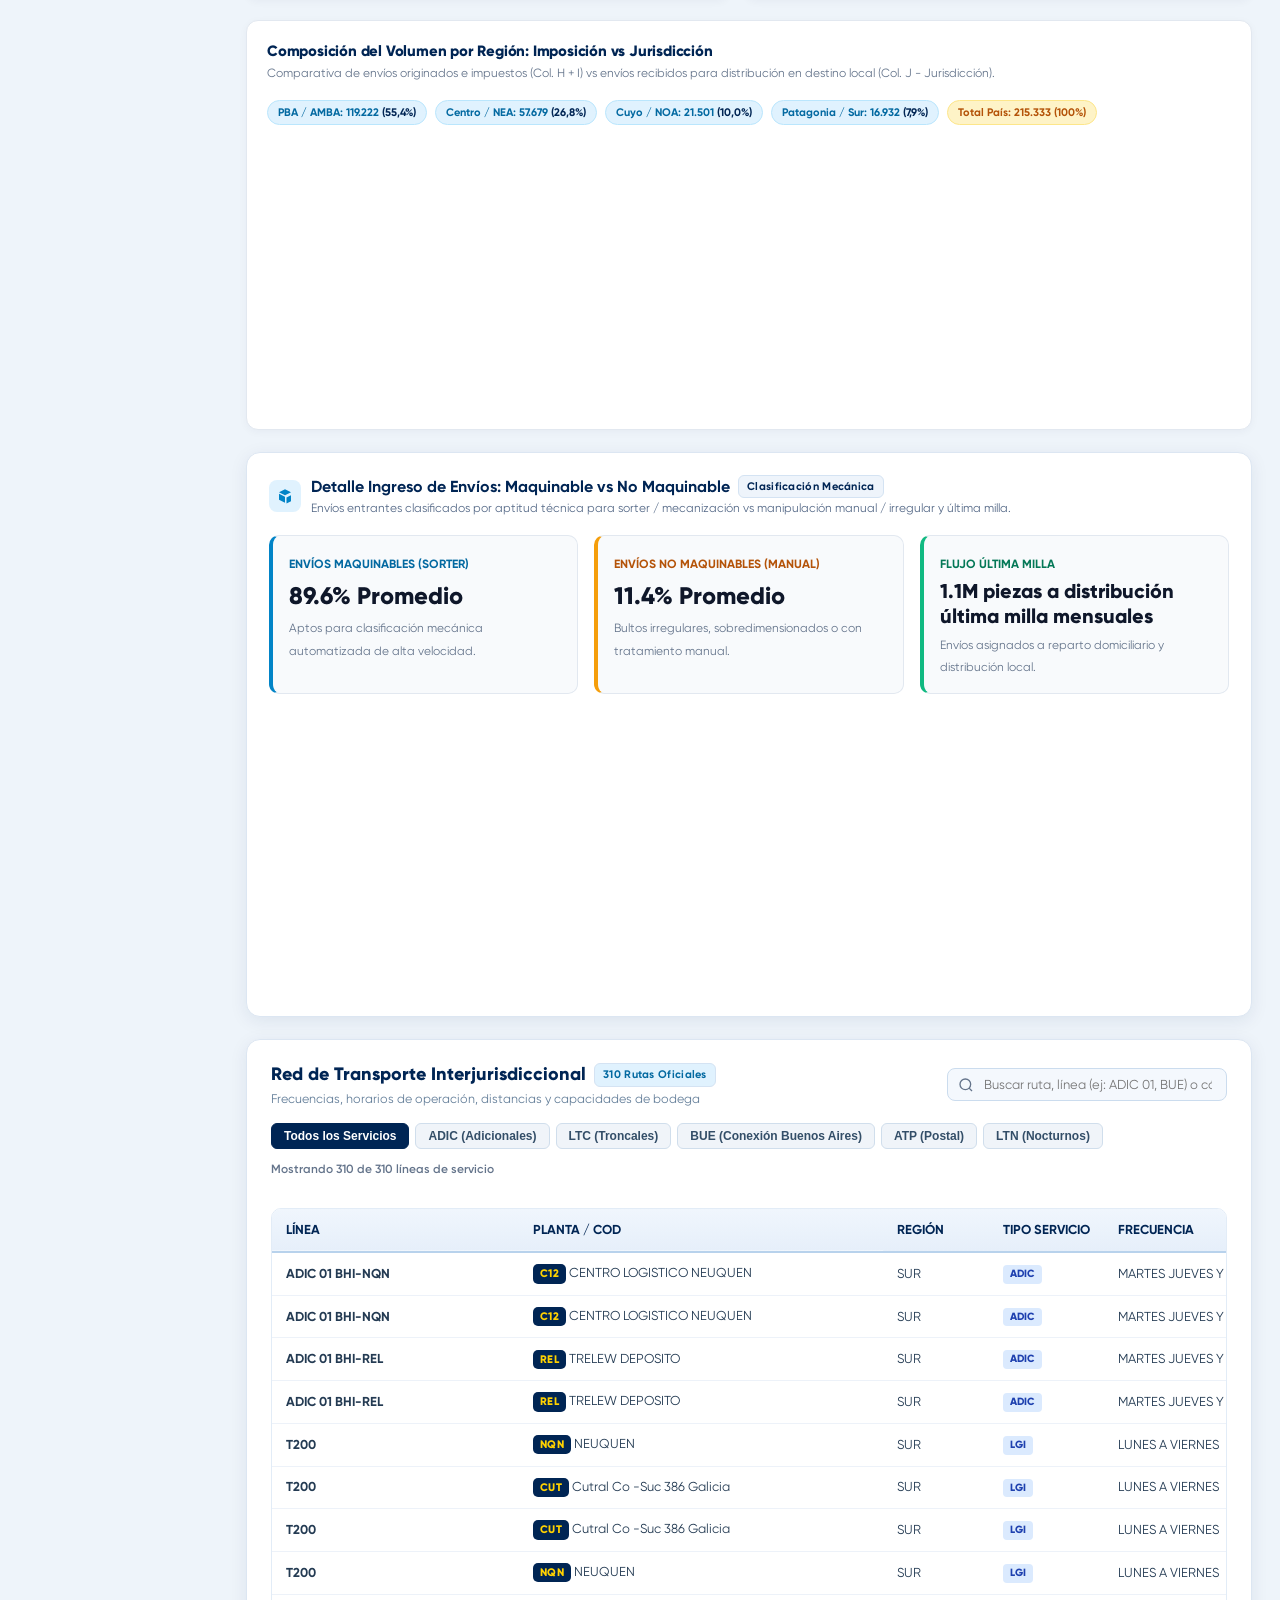
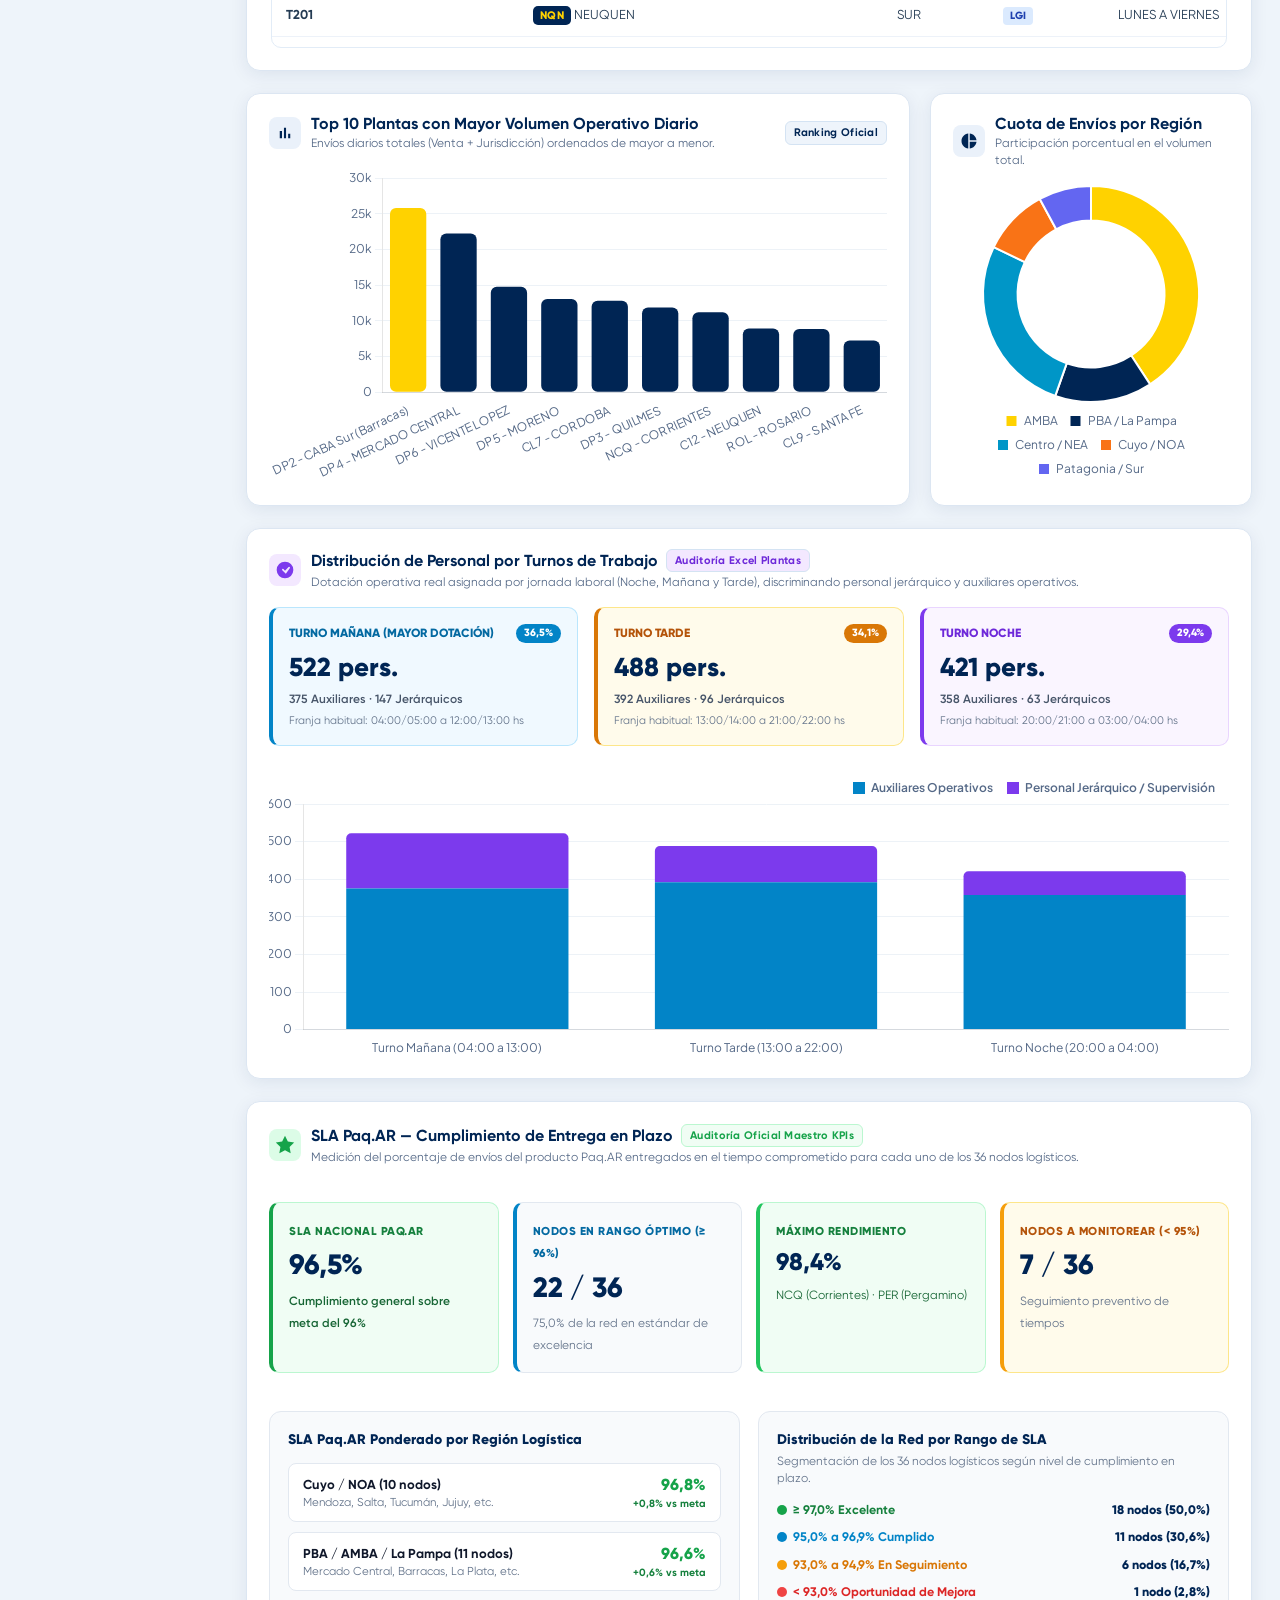
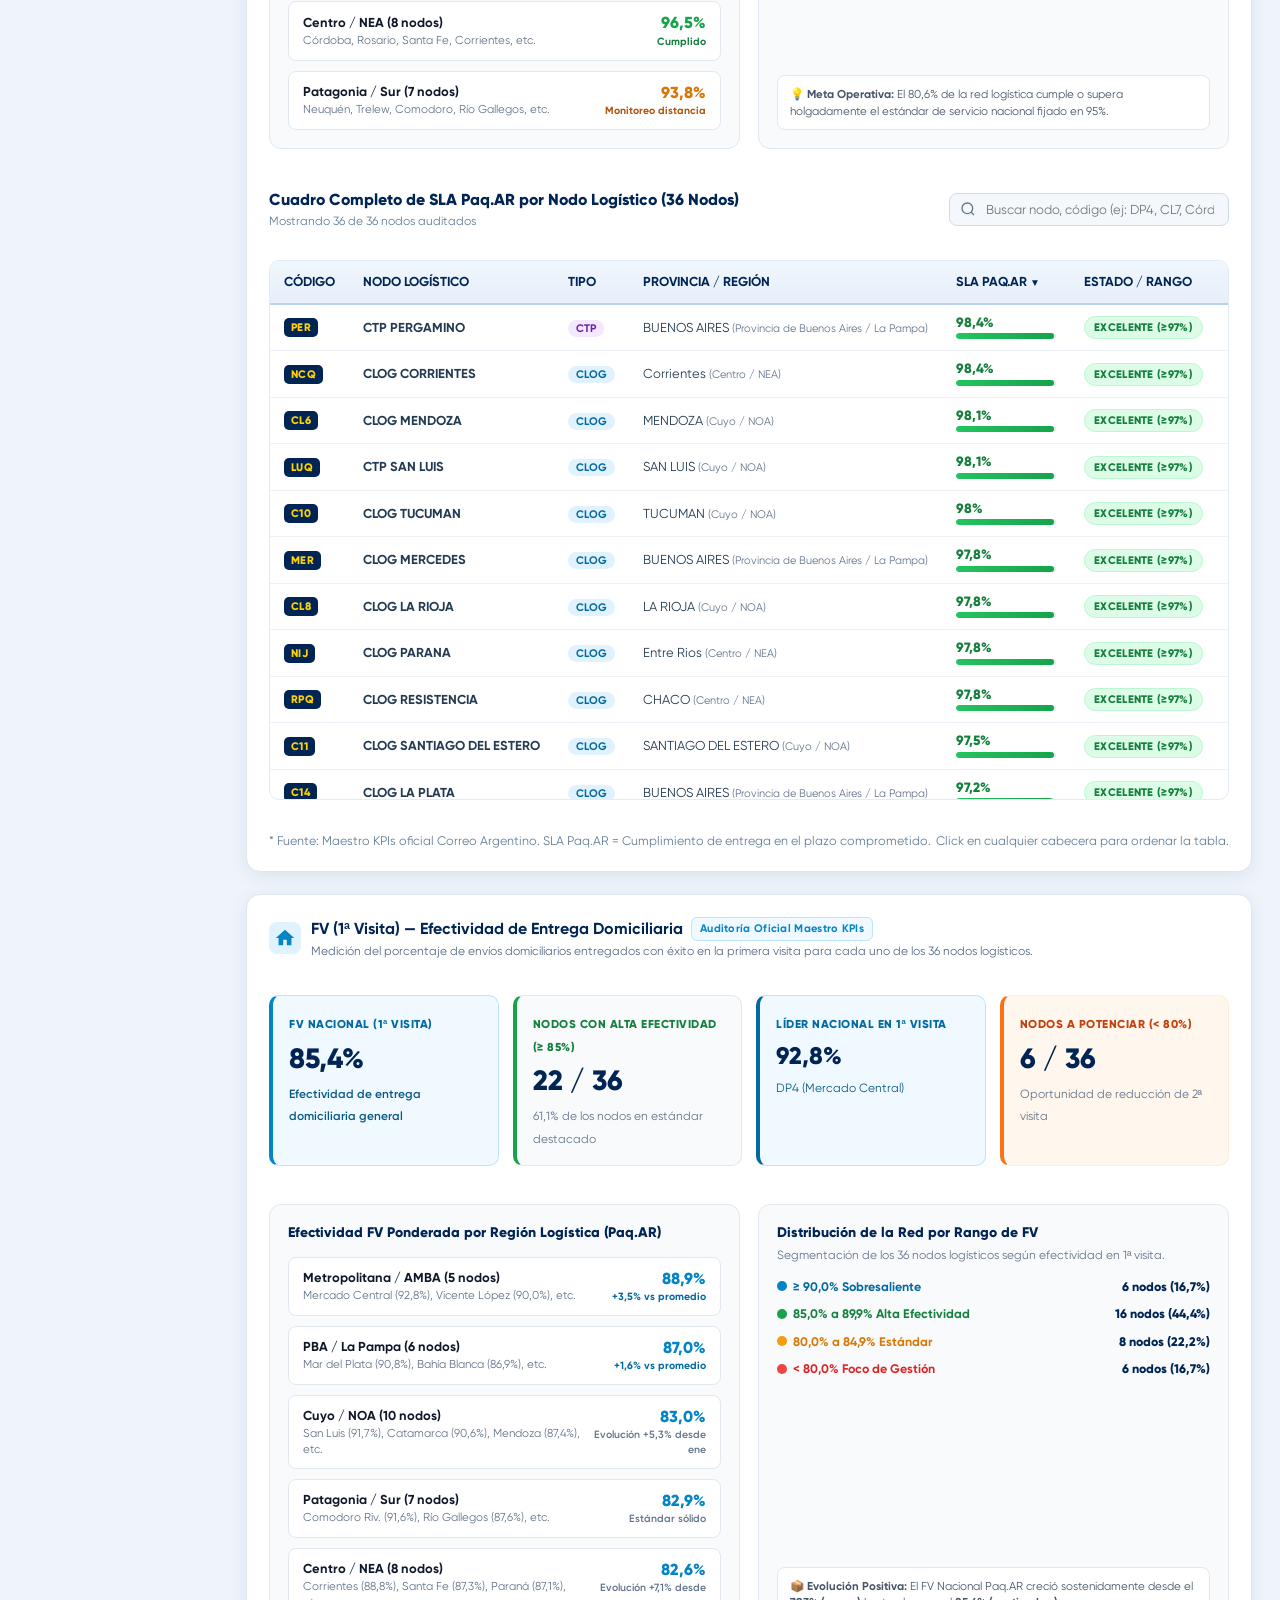
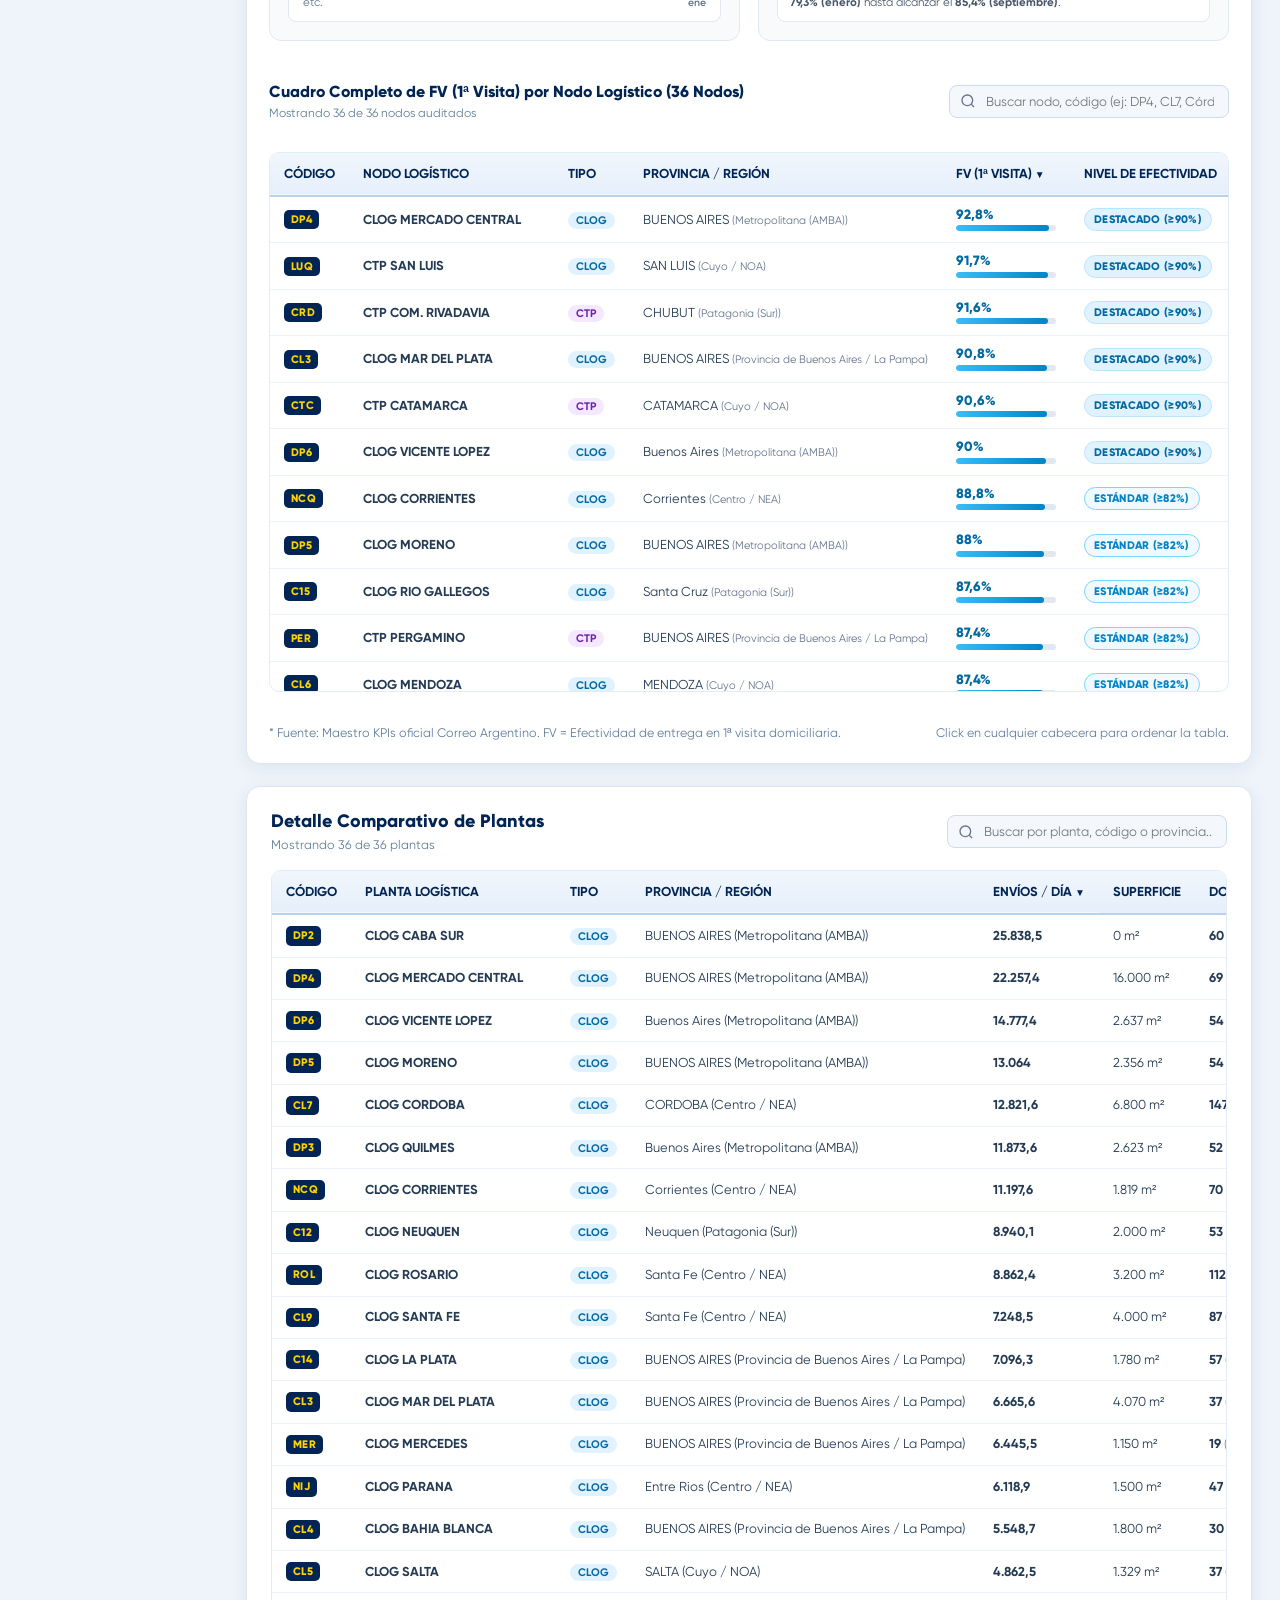
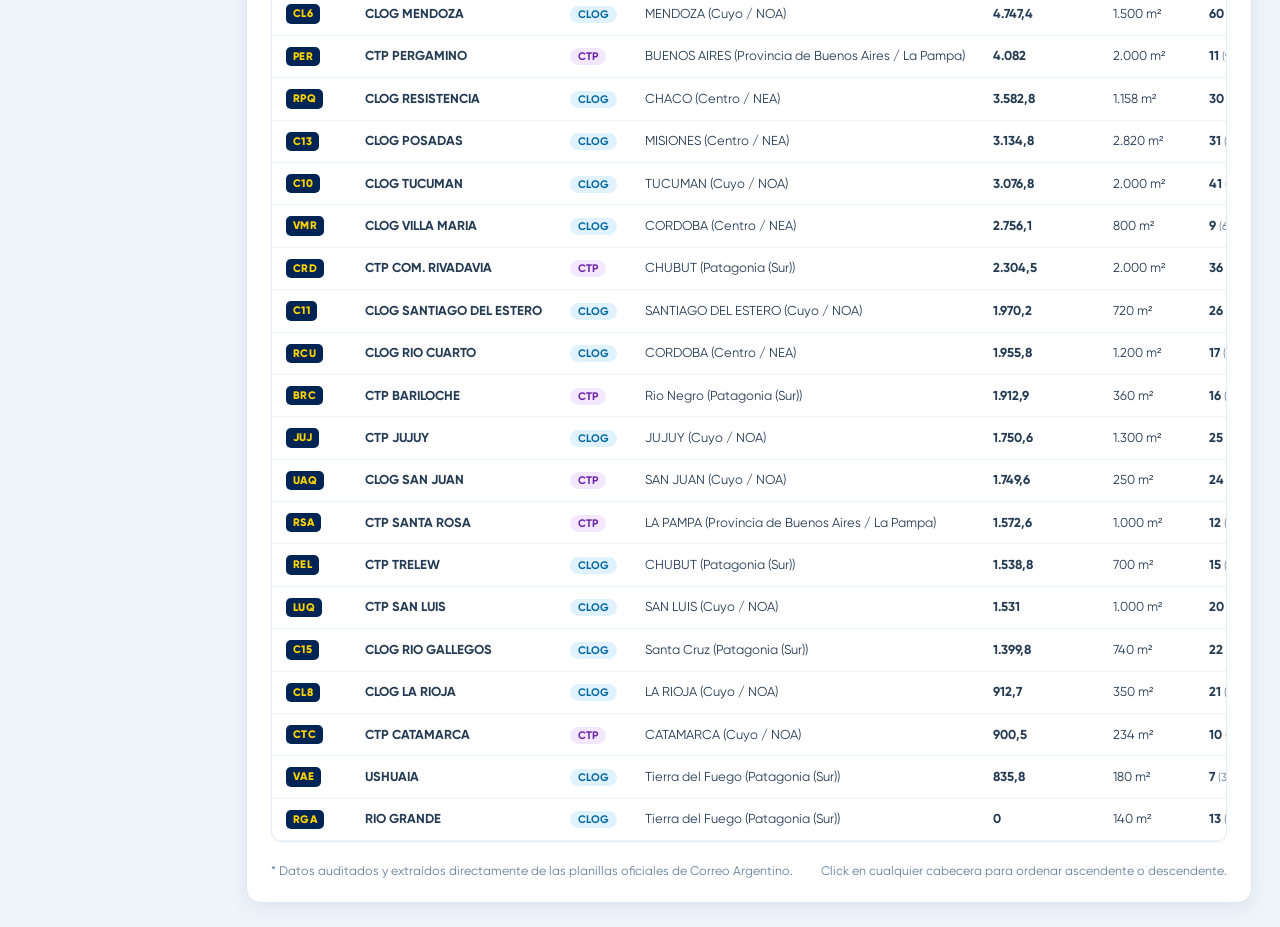
==== commit 231278a3: "style: format and wrap SVG tags and attributes in analytics.html" ====
--- a/analytics.html
+++ b/analytics.html
@@ -35,7 +35,8 @@
     <nav class="sidebar-nav">
       <!-- 1. Inicio -->
       <a href="index.html" class="sidebar-link" title="Inicio / Panel General">
-        <svg class="sidebar-ico" viewBox="0 0 24 24" width="20" height="20" fill="none" stroke="currentColor" stroke-width="2" stroke-linecap="round" stroke-linejoin="round">
+        <svg class="sidebar-ico" viewBox="0 0 24 24" width="20" height="20" fill="none" stroke="currentColor"
+          stroke-width="2" stroke-linecap="round" stroke-linejoin="round">
           <path d="M3 9l9-7 9 7v11a2 2 0 0 1-2 2H5a2 2 0 0 1-2-2z"></path>
           <polyline points="9 22 9 12 15 12 15 22"></polyline>
         </svg>
@@ -44,7 +45,8 @@
 
       <!-- 2. Mapeo Nacional -->
       <a href="index.html#mapa" class="sidebar-link" title="Mapa Nacional">
-        <svg class="sidebar-ico" viewBox="0 0 24 24" width="20" height="20" fill="none" stroke="currentColor" stroke-width="2" stroke-linecap="round" stroke-linejoin="round">
+        <svg class="sidebar-ico" viewBox="0 0 24 24" width="20" height="20" fill="none" stroke="currentColor"
+          stroke-width="2" stroke-linecap="round" stroke-linejoin="round">
           <polygon points="1 6 1 22 8 18 16 22 23 18 23 2 16 6 8 2 1 6"></polygon>
           <line x1="8" y1="2" x2="8" y2="18"></line>
           <line x1="16" y1="6" x2="16" y2="22"></line>
@@ -54,7 +56,8 @@
 
       <!-- 3. Indicadores en Mapa -->
       <a href="index.html#indicadores" class="sidebar-link" title="Indicadores Operativos">
-        <svg class="sidebar-ico" viewBox="0 0 24 24" width="20" height="20" fill="none" stroke="currentColor" stroke-width="2" stroke-linecap="round" stroke-linejoin="round">
+        <svg class="sidebar-ico" viewBox="0 0 24 24" width="20" height="20" fill="none" stroke="currentColor"
+          stroke-width="2" stroke-linecap="round" stroke-linejoin="round">
           <line x1="18" y1="20" x2="18" y2="10"></line>
           <line x1="12" y1="20" x2="12" y2="4"></line>
           <line x1="6" y1="20" x2="6" y2="14"></line>
@@ -64,7 +67,8 @@
 
       <!-- 4. Analytics & Estadísticas (Activo) -->
       <a href="analytics.html" class="sidebar-link activo" title="Analytics y Gráficos">
-        <svg class="sidebar-ico" viewBox="0 0 24 24" width="20" height="20" fill="none" stroke="currentColor" stroke-width="2" stroke-linecap="round" stroke-linejoin="round">
+        <svg class="sidebar-ico" viewBox="0 0 24 24" width="20" height="20" fill="none" stroke="currentColor"
+          stroke-width="2" stroke-linecap="round" stroke-linejoin="round">
           <path d="M21.21 15.89A10 10 0 1 1 8 2.83"></path>
           <path d="M22 12A10 10 0 0 0 12 2v10z"></path>
         </svg>
@@ -82,7 +86,8 @@
     <header class="dashboard-header-bar">
       <div class="header-titles">
         <h1 class="header-main-title">ANALYTICS & ESTADÍSTICAS LOGÍSTICAS</h1>
-        <p class="header-main-sub">Tablero de control ejecutivo con métricas de rendimiento, volúmenes y dotación de las 36 plantas oficiales.</p>
+        <p class="header-main-sub">Tablero de control ejecutivo con métricas de rendimiento, volúmenes y dotación de las
+          36 plantas oficiales.</p>
       </div>
 
       <div class="toolbar-right">
@@ -112,7 +117,8 @@
       <div class="analytics-toolbar">
         <div class="toolbar-left">
           <span class="toolbar-lbl">
-            <svg viewBox="0 0 24 24" width="14" height="14" fill="none" stroke="currentColor" stroke-width="2" stroke-linecap="round" stroke-linejoin="round">
+            <svg viewBox="0 0 24 24" width="14" height="14" fill="none" stroke="currentColor" stroke-width="2"
+              stroke-linecap="round" stroke-linejoin="round">
               <polygon points="22 3 2 3 10 12.46 10 19 14 21 14 12.46 22 3"></polygon>
             </svg>
             Filtrar por región operativa
@@ -121,7 +127,8 @@
           <div class="custom-select-wrap" id="custom-vista-wrap">
             <button class="custom-select-btn" id="custom-vista-btn" aria-haspopup="listbox" aria-expanded="false">
               <span id="custom-vista-label">Nacional (36 plantas)</span>
-              <svg class="custom-select-chevron" viewBox="0 0 24 24" width="14" height="14" fill="none" stroke="currentColor" stroke-width="2.5" stroke-linecap="round" stroke-linejoin="round">
+              <svg class="custom-select-chevron" viewBox="0 0 24 24" width="14" height="14" fill="none"
+                stroke="currentColor" stroke-width="2.5" stroke-linecap="round" stroke-linejoin="round">
                 <polyline points="6 9 12 15 18 9"></polyline>
               </svg>
             </button>
@@ -142,30 +149,34 @@
       <nav class="section-anchor-nav" aria-label="Navegación de secciones">
         <button type="button" class="analytics-tab active" data-tab="indicadores">
           <svg class="tab-icon tab-icon-yellow" viewBox="0 0 24 24" width="17" height="17" fill="currentColor">
-            <path d="M5 9.2h3V19H5zM10.6 5h2.8v14h-2.8zm5.6 8H19v6h-2.8z"/>
+            <path d="M5 9.2h3V19H5zM10.6 5h2.8v14h-2.8zm5.6 8H19v6h-2.8z" />
           </svg>
           <span>Indicadores Globales</span>
         </button>
         <button type="button" class="analytics-tab" data-tab="distribucion">
           <svg class="tab-icon" viewBox="0 0 24 24" width="17" height="17" fill="currentColor">
-            <path d="M12 2C8.13 2 5 5.13 5 9c0 5.25 7 13 7 13s7-7.75 7-13c0-3.87-3.13-7-7-7zm0 9.5c-1.38 0-2.5-1.12-2.5-2.5s1.12-2.5 2.5-2.5 2.5 1.12 2.5 2.5-1.12 2.5-2.5 2.5z"/>
+            <path
+              d="M12 2C8.13 2 5 5.13 5 9c0 5.25 7 13 7 13s7-7.75 7-13c0-3.87-3.13-7-7-7zm0 9.5c-1.38 0-2.5-1.12-2.5-2.5s1.12-2.5 2.5-2.5 2.5 1.12 2.5 2.5-1.12 2.5-2.5 2.5z" />
           </svg>
           <span>Distribución Federal</span>
         </button>
         <button type="button" class="analytics-tab" data-tab="ingresos">
           <svg class="tab-icon" viewBox="0 0 24 24" width="17" height="17" fill="currentColor">
-            <path d="M14 2H6c-1.1 0-1.99.9-1.99 2L4 20c0 1.1.89 2 1.99 2H18c1.1 0 2-.9 2-2V8l-6-6zm2 16H8v-2h8v2zm0-4H8v-2h8v2zm-3-5V3.5L18.5 9H13z"/>
+            <path
+              d="M14 2H6c-1.1 0-1.99.9-1.99 2L4 20c0 1.1.89 2 1.99 2H18c1.1 0 2-.9 2-2V8l-6-6zm2 16H8v-2h8v2zm0-4H8v-2h8v2zm-3-5V3.5L18.5 9H13z" />
           </svg>
           <span>Envíos Maquinables vs No Maquinables</span>
         </button>
         <button type="button" class="analytics-tab" data-tab="transporte">
           <svg class="tab-icon" viewBox="0 0 24 24" width="17" height="17" fill="currentColor">
-            <path d="M20 8h-3V4H3c-1.1 0-2 .9-2 2v11h2c0 1.66 1.34 3 3 3s3-1.34 3-3h6c0 1.66 1.34 3 3 3s3-1.34 3-3h2v-5l-3-4zM6 18.5c-.83 0-1.5-.67-1.5-1.5s.67-1.5 1.5-1.5 1.5.67 1.5 1.5-.67 1.5-1.5 1.5zm13.5-9l1.96 2.5H17V9.5h2.5zm-1.5 9c-.83 0-1.5-.67-1.5-1.5s.67-1.5 1.5-1.5 1.5.67 1.5 1.5-.67 1.5-1.5 1.5z"/>
+            <path
+              d="M20 8h-3V4H3c-1.1 0-2 .9-2 2v11h2c0 1.66 1.34 3 3 3s3-1.34 3-3h6c0 1.66 1.34 3 3 3s3-1.34 3-3h2v-5l-3-4zM6 18.5c-.83 0-1.5-.67-1.5-1.5s.67-1.5 1.5-1.5 1.5.67 1.5 1.5-.67 1.5-1.5 1.5zm13.5-9l1.96 2.5H17V9.5h2.5zm-1.5 9c-.83 0-1.5-.67-1.5-1.5s.67-1.5 1.5-1.5 1.5.67 1.5 1.5-.67 1.5-1.5 1.5z" />
           </svg>
           <span>Red de Transporte (310 Rutas)</span>
         </button>
         <button type="button" class="analytics-tab" data-tab="ranking">
-          <svg class="tab-icon" viewBox="0 0 24 24" width="17" height="17" fill="none" stroke="currentColor" stroke-width="2">
+          <svg class="tab-icon" viewBox="0 0 24 24" width="17" height="17" fill="none" stroke="currentColor"
+            stroke-width="2">
             <rect x="3" y="3" width="18" height="18" rx="2" ry="2"></rect>
             <polyline points="9 11 12 14 22 4"></polyline>
             <polyline points="7 17 12 12 17 17"></polyline>
@@ -174,19 +185,20 @@
         </button>
         <button type="button" class="analytics-tab" data-tab="sla">
           <svg class="tab-icon" viewBox="0 0 24 24" width="17" height="17" fill="currentColor">
-            <path d="M12 2l3.09 6.26L22 9.27l-5 4.87 1.18 6.88L12 17.77l-6.18 3.25L7 14.14 2 9.27l6.91-1.01L12 2z"/>
+            <path d="M12 2l3.09 6.26L22 9.27l-5 4.87 1.18 6.88L12 17.77l-6.18 3.25L7 14.14 2 9.27l6.91-1.01L12 2z" />
           </svg>
           <span>SLA Paq.AR</span>
         </button>
         <button type="button" class="analytics-tab" data-tab="fv">
           <svg class="tab-icon" viewBox="0 0 24 24" width="17" height="17" fill="currentColor">
-            <path d="M10 20v-6h4v6h5v-8h3L12 3 2 12h3v8z"/>
+            <path d="M10 20v-6h4v6h5v-8h3L12 3 2 12h3v8z" />
           </svg>
           <span>FV (1ª Visita)</span>
         </button>
         <button type="button" class="analytics-tab" data-tab="plantas">
           <svg class="tab-icon" viewBox="0 0 24 24" width="17" height="17" fill="currentColor">
-            <path d="M3 3v8h8V3H3zm6 6H5V5h4v4zm-6 4v8h8v-8H3zm6 6H5v-4h4v4zm4-16v8h8V3h-8zm6 6h-4V5h4v4zm-6 4v8h8v-8h-8zm6 6h-4v-4h4v4z"/>
+            <path
+              d="M3 3v8h8V3H3zm6 6H5V5h4v4zm-6 4v8h8v-8H3zm6 6H5v-4h4v4zm4-16v8h8V3h-8zm6 6h-4V5h4v4zm-6 4v8h8v-8h-8zm6 6h-4v-4h4v4z" />
           </svg>
           <span>Listado de 36 Plantas</span>
         </button>
@@ -198,23 +210,28 @@
         <div class="akpi-card card-volumen">
           <div class="akpi-top">
             <span class="akpi-title">VOLUMEN TOTAL DIARIO</span>
-            <svg class="akpi-naked-icon icon-yellow" viewBox="0 0 24 24" width="20" height="20" fill="none" stroke="currentColor" stroke-width="2.5" stroke-linecap="round" stroke-linejoin="round">
+            <svg class="akpi-naked-icon icon-yellow" viewBox="0 0 24 24" width="20" height="20" fill="none"
+              stroke="currentColor" stroke-width="2.5" stroke-linecap="round" stroke-linejoin="round">
               <polyline points="23 6 13.5 15.5 8.5 10.5 1 18"></polyline>
               <polyline points="17 6 23 6 23 12"></polyline>
             </svg>
           </div>
           <div class="akpi-val" id="akpi-volumen">215.333</div>
-          <div class="akpi-sub" id="akpi-volumen-sub">Promedio diario de imposición más jurisdicción<br><span style="color:#0284c7; font-weight:600;">105.300 Imp. · 110.033 Jur.</span></div>
+          <div class="akpi-sub" id="akpi-volumen-sub">Promedio diario de imposición más jurisdicción<br><span
+              style="color:#0284c7; font-weight:600;">105.300 Imp. · 110.033 Jur.</span></div>
           <!-- Sparkline de tendencia dinámico en la base de la tarjeta -->
           <svg class="akpi-sparkline" viewBox="0 0 140 28" preserveAspectRatio="none">
             <defs>
               <linearGradient id="sparkline-grad" x1="0" y1="0" x2="0" y2="1">
-                <stop offset="0%" stop-color="#f59e0b" stop-opacity="0.25"/>
-                <stop offset="100%" stop-color="#f59e0b" stop-opacity="0.02"/>
+                <stop offset="0%" stop-color="#f59e0b" stop-opacity="0.25" />
+                <stop offset="100%" stop-color="#f59e0b" stop-opacity="0.02" />
               </linearGradient>
             </defs>
-            <path id="sparkline-area" d="M 0,26 C 18,26 30,19 45,22 C 60,25 75,28 90,20 C 105,12 120,25 140,10 L 140,28 L 0,28 Z" fill="url(#sparkline-grad)"/>
-            <path id="sparkline-path" d="M 0,26 C 18,26 30,19 45,22 C 60,25 75,28 90,20 C 105,12 120,25 140,10" fill="none" stroke="#f59e0b" stroke-width="2.4" stroke-linecap="round" stroke-linejoin="round"/>
+            <path id="sparkline-area"
+              d="M 0,26 C 18,26 30,19 45,22 C 60,25 75,28 90,20 C 105,12 120,25 140,10 L 140,28 L 0,28 Z"
+              fill="url(#sparkline-grad)" />
+            <path id="sparkline-path" d="M 0,26 C 18,26 30,19 45,22 C 60,25 75,28 90,20 C 105,12 120,25 140,10"
+              fill="none" stroke="#f59e0b" stroke-width="2.4" stroke-linecap="round" stroke-linejoin="round" />
           </svg>
         </div>
 
@@ -223,7 +240,8 @@
           <div class="akpi-top">
             <span class="akpi-title">PLANTAS LOGÍSTICAS</span>
             <svg class="akpi-naked-icon" viewBox="0 0 24 24" width="20" height="20" fill="currentColor">
-              <path d="M12 7V3H2v18h20V7H12zM6 19H4v-2h2v2zm0-4H4v-2h2v2zm0-4H4V9h2v2zm0-4H4V5h2v2zm4 12H8v-2h2v2zm0-4H8v-2h2v2zm0-4H8V9h2v2zm0-4H8V5h2v2zm10 12h-8v-2h2v-2h-2v-2h2v-2h-2V9h8v10zm-2-8h-2v2h2v-2zm0 4h-2v2h2v-2z"/>
+              <path
+                d="M12 7V3H2v18h20V7H12zM6 19H4v-2h2v2zm0-4H4v-2h2v2zm0-4H4V9h2v2zm0-4H4V5h2v2zm4 12H8v-2h2v2zm0-4H8v-2h2v2zm0-4H8V9h2v2zm0-4H8V5h2v2zm10 12h-8v-2h2v-2h-2v-2h2v-2h-2V9h8v10zm-2-8h-2v2h2v-2zm0 4h-2v2h2v-2z" />
             </svg>
           </div>
           <div class="akpi-val" id="akpi-plantas">36</div>
@@ -235,18 +253,21 @@
           <div class="akpi-top">
             <span class="akpi-title">DOTACIÓN TOTAL VS AUXILIARES</span>
             <svg class="akpi-naked-icon" viewBox="0 0 24 24" width="20" height="20" fill="currentColor">
-              <path d="M16 11c1.66 0 2.99-1.34 2.99-3S17.66 5 16 5c-1.66 0-3 1.34-3 3s1.34 3 3 3zm-8 0c1.66 0 2.99-1.34 2.99-3S9.66 5 8 5C6.34 5 5 6.34 5 8s1.34 3 3 3zm0 2c-2.33 0-7 1.17-7 3.5V19h14v-2.5c0-2.33-4.67-3.5-7-3.5zm8 0c-.29 0-.62.02-.97.05 1.16.84 1.97 1.97 1.97 3.45V19h6v-2.5c0-2.33-4.67-3.5-7-3.5z"/>
+              <path
+                d="M16 11c1.66 0 2.99-1.34 2.99-3S17.66 5 16 5c-1.66 0-3 1.34-3 3s1.34 3 3 3zm-8 0c1.66 0 2.99-1.34 2.99-3S9.66 5 8 5C6.34 5 5 6.34 5 8s1.34 3 3 3zm0 2c-2.33 0-7 1.17-7 3.5V19h14v-2.5c0-2.33-4.67-3.5-7-3.5zm8 0c-.29 0-.62.02-.97.05 1.16.84 1.97 1.97 1.97 3.45V19h6v-2.5c0-2.33-4.67-3.5-7-3.5z" />
             </svg>
           </div>
           <div class="akpi-val" id="akpi-dotacion">1.431</div>
-          <div class="akpi-sub" id="akpi-dotacion-sub"><span style="color:#0284c7; font-weight:700;">1.125</span> auxiliares operativos</div>
+          <div class="akpi-sub" id="akpi-dotacion-sub"><span style="color:#0284c7; font-weight:700;">1.125</span>
+            auxiliares operativos</div>
         </div>
 
         <!-- 4. Superficie Operativa -->
         <div class="akpi-card card-superficie">
           <div class="akpi-top">
             <span class="akpi-title">SUPERFICIE LOGÍSTICA</span>
-            <svg class="akpi-naked-icon" viewBox="0 0 24 24" width="20" height="20" fill="none" stroke="currentColor" stroke-width="2" stroke-linecap="round" stroke-linejoin="round">
+            <svg class="akpi-naked-icon" viewBox="0 0 24 24" width="20" height="20" fill="none" stroke="currentColor"
+              stroke-width="2" stroke-linecap="round" stroke-linejoin="round">
               <rect x="3" y="3" width="18" height="18" rx="2" ry="2"></rect>
               <polyline points="9 11 12 14 17 8"></polyline>
             </svg>
@@ -259,13 +280,15 @@
         <div class="akpi-card card-turno">
           <div class="akpi-top">
             <span class="akpi-title">TURNO CON MÁS DOTACIÓN</span>
-            <svg class="akpi-naked-icon" viewBox="0 0 24 24" width="20" height="20" fill="none" stroke="currentColor" stroke-width="2">
+            <svg class="akpi-naked-icon" viewBox="0 0 24 24" width="20" height="20" fill="none" stroke="currentColor"
+              stroke-width="2">
               <circle cx="12" cy="12" r="10"></circle>
               <polyline points="12 6 12 12 16 14"></polyline>
             </svg>
           </div>
           <div class="akpi-val" id="akpi-turno">Turno Mañana</div>
-          <div class="akpi-sub" id="akpi-turno-sub"><strong style="color:#002554;">522 pers.</strong> (36,5%) · 375 aux.</div>
+          <div class="akpi-sub" id="akpi-turno-sub"><strong style="color:#002554;">522 pers.</strong> (36,5%) · 375 aux.
+          </div>
         </div>
 
         <!-- 6. SLA Paq.AR Total País -->
@@ -273,36 +296,42 @@
           <div class="akpi-top">
             <span class="akpi-title">SLA PAQ.AR (TOTAL PAÍS)</span>
             <svg class="akpi-naked-icon" viewBox="0 0 24 24" width="20" height="20" fill="currentColor">
-              <path d="M12 2l3.09 6.26L22 9.27l-5 4.87 1.18 6.88L12 17.77l-6.18 3.25L7 14.14 2 9.27l6.91-1.01L12 2z"/>
+              <path d="M12 2l3.09 6.26L22 9.27l-5 4.87 1.18 6.88L12 17.77l-6.18 3.25L7 14.14 2 9.27l6.91-1.01L12 2z" />
             </svg>
           </div>
           <div class="akpi-val" id="akpi-sla">96,5%</div>
-          <div class="akpi-sub" id="akpi-sla-sub"><span style="color:#16a34a; font-weight:700;">Nivel de Servicio Cumplido</span><br>Objetivo Paq.AR en plazo</div>
+          <div class="akpi-sub" id="akpi-sla-sub"><span style="color:#16a34a; font-weight:700;">Nivel de Servicio
+              Cumplido</span><br>Objetivo Paq.AR en plazo</div>
         </div>
 
         <!-- 7. FV Total País -->
         <div class="akpi-card card-fv">
           <div class="akpi-top">
             <span class="akpi-title">FV (1ª VISITA) TOTAL PAÍS</span>
-            <svg class="akpi-naked-icon" viewBox="0 0 24 24" width="20" height="20" fill="none" stroke="currentColor" stroke-width="2">
+            <svg class="akpi-naked-icon" viewBox="0 0 24 24" width="20" height="20" fill="none" stroke="currentColor"
+              stroke-width="2">
               <circle cx="12" cy="12" r="10"></circle>
               <polyline points="12 6 12 12 14 14"></polyline>
             </svg>
           </div>
           <div class="akpi-val" id="akpi-fv">85,4%</div>
-          <div class="akpi-sub" id="akpi-fv-sub"><span style="color:#0284c7; font-weight:700;">Efectividad en 1ª Visita</span><br>Paq.AR a Domicilio Total País</div>
+          <div class="akpi-sub" id="akpi-fv-sub"><span style="color:#0284c7; font-weight:700;">Efectividad en 1ª
+              Visita</span><br>Paq.AR a Domicilio Total País</div>
         </div>
 
         <!-- 8. Piezas Postales 2D (Auditado) -->
         <div class="akpi-card card-postal2d">
           <div class="akpi-top">
             <span class="akpi-title">PIEZAS POSTALES 2D (DIARIO)</span>
-            <svg class="akpi-naked-icon" viewBox="0 0 24 24" width="20" height="20" fill="currentColor" style="color:#6366f1;">
-              <path d="M20 4H4c-1.1 0-1.99.9-1.99 2L2 18c0 1.1.9 2 2 2h16c1.1 0 2-.9 2-2V6c0-1.1-.9-2-2-2zm0 4l-8 5-8-5V6l8 5 8-5v2z"/>
+            <svg class="akpi-naked-icon" viewBox="0 0 24 24" width="20" height="20" fill="currentColor"
+              style="color:#6366f1;">
+              <path
+                d="M20 4H4c-1.1 0-1.99.9-1.99 2L2 18c0 1.1.9 2 2 2h16c1.1 0 2-.9 2-2V6c0-1.1-.9-2-2-2zm0 4l-8 5-8-5V6l8 5 8-5v2z" />
             </svg>
           </div>
           <div class="akpi-val" id="akpi-postal2d">219.924</div>
-          <div class="akpi-sub" id="akpi-postal2d-sub">Promedio diario piezas postales 2D (Auditado)<br><span style="color:#6366f1; font-weight:600;">4.838.333 mensual</span></div>
+          <div class="akpi-sub" id="akpi-postal2d-sub">Promedio diario piezas postales 2D (Auditado)<br><span
+              style="color:#6366f1; font-weight:600;">4.838.333 mensual</span></div>
         </div>
 
       </section>
@@ -316,13 +345,15 @@
           <div class="opt-banner-left">
             <span class="opt-banner-badge">VOLUMEN REGIONAL · AUDITORÍA CORREO ARGENTINO</span>
             <h2 class="opt-banner-title">Distribución Federal de Volumen de Envíos</h2>
-            <p class="opt-banner-desc">Participación y balance regional del flujo diario nacional: imposición de paquetes (maquinable y manual) y jurisdicción de última milla distribuidos en las 4 regiones logísticas de Argentina.</p>
+            <p class="opt-banner-desc">Participación y balance regional del flujo diario nacional: imposición de
+              paquetes (maquinable y manual) y jurisdicción de última milla distribuidos en las 4 regiones logísticas de
+              Argentina.</p>
           </div>
           <div class="opt-banner-right">
             <div class="opt-banner-stat-item">
               <div class="opt-bstat-icon-wrap">
                 <svg viewBox="0 0 24 24" width="28" height="28" fill="currentColor">
-                  <path d="M20 7l-8-4-8 4 8 4 8-4zm-8 6l-8-4v8l8 4V13zm2 .9l6-3V19l-6 3V13.9z"/>
+                  <path d="M20 7l-8-4-8 4 8 4 8-4zm-8 6l-8-4v8l8 4V13zm2 .9l6-3V19l-6 3V13.9z" />
                 </svg>
               </div>
               <div class="opt-bstat-content">
@@ -358,13 +389,15 @@
           <div class="opt-kpi-card">
             <div class="opt-kpi-icon-wrap icon-blue">
               <svg viewBox="0 0 24 24" width="22" height="22" fill="currentColor">
-                <path d="M12 2C8.13 2 5 5.13 5 9c0 5.25 7 13 7 13s7-7.75 7-13c0-3.87-3.13-7-7-7zm0 9.5c-1.38 0-2.5-1.12-2.5-2.5s1.12-2.5 2.5-2.5 2.5 1.12 2.5 2.5-1.12 2.5-2.5 2.5z"/>
+                <path
+                  d="M12 2C8.13 2 5 5.13 5 9c0 5.25 7 13 7 13s7-7.75 7-13c0-3.87-3.13-7-7-7zm0 9.5c-1.38 0-2.5-1.12-2.5-2.5s1.12-2.5 2.5-2.5 2.5 1.12 2.5 2.5-1.12 2.5-2.5 2.5z" />
               </svg>
             </div>
             <div class="opt-kpi-body">
               <div class="opt-kpi-num-row">
                 <span class="opt-kpi-num">119.222</span>
-                <span class="opt-badge-pct" style="background:#dbeafe; color:#1d4ed8; font-weight:800;">55.4% del total</span>
+                <span class="opt-badge-pct" style="background:#dbeafe; color:#1d4ed8; font-weight:800;">55.4% del
+                  total</span>
               </div>
               <div class="opt-kpi-label">PBA / AMBA / LA PAMPA</div>
               <div class="opt-kpi-sub">72.658 Imp. · 46.563 Jur. (env/día)</div>
@@ -375,13 +408,15 @@
           <div class="opt-kpi-card">
             <div class="opt-kpi-icon-wrap icon-cyan">
               <svg viewBox="0 0 24 24" width="22" height="22" fill="currentColor">
-                <path d="M12 2C8.13 2 5 5.13 5 9c0 5.25 7 13 7 13s7-7.75 7-13c0-3.87-3.13-7-7-7zm0 9.5c-1.38 0-2.5-1.12-2.5-2.5s1.12-2.5 2.5-2.5 2.5 1.12 2.5 2.5-1.12 2.5-2.5 2.5z"/>
+                <path
+                  d="M12 2C8.13 2 5 5.13 5 9c0 5.25 7 13 7 13s7-7.75 7-13c0-3.87-3.13-7-7-7zm0 9.5c-1.38 0-2.5-1.12-2.5-2.5s1.12-2.5 2.5-2.5 2.5 1.12 2.5 2.5-1.12 2.5-2.5 2.5z" />
               </svg>
             </div>
             <div class="opt-kpi-body">
               <div class="opt-kpi-num-row">
                 <span class="opt-kpi-num">57.679</span>
-                <span class="opt-badge-pct" style="background:#e0f2fe; color:#0284c7; font-weight:800;">26.8% del total</span>
+                <span class="opt-badge-pct" style="background:#e0f2fe; color:#0284c7; font-weight:800;">26.8% del
+                  total</span>
               </div>
               <div class="opt-kpi-label">CENTRO / NEA</div>
               <div class="opt-kpi-sub">22.778 Imp. · 34.901 Jur. (env/día)</div>
@@ -392,13 +427,15 @@
           <div class="opt-kpi-card">
             <div class="opt-kpi-icon-wrap icon-amber">
               <svg viewBox="0 0 24 24" width="22" height="22" fill="currentColor">
-                <path d="M12 2C8.13 2 5 5.13 5 9c0 5.25 7 13 7 13s7-7.75 7-13c0-3.87-3.13-7-7-7zm0 9.5c-1.38 0-2.5-1.12-2.5-2.5s1.12-2.5 2.5-2.5 2.5 1.12 2.5 2.5-1.12 2.5-2.5 2.5z"/>
+                <path
+                  d="M12 2C8.13 2 5 5.13 5 9c0 5.25 7 13 7 13s7-7.75 7-13c0-3.87-3.13-7-7-7zm0 9.5c-1.38 0-2.5-1.12-2.5-2.5s1.12-2.5 2.5-2.5 2.5 1.12 2.5 2.5-1.12 2.5-2.5 2.5z" />
               </svg>
             </div>
             <div class="opt-kpi-body">
               <div class="opt-kpi-num-row">
                 <span class="opt-kpi-num">21.501</span>
-                <span class="opt-badge-pct" style="background:#fef3c7; color:#b45309; font-weight:800;">10.0% del total</span>
+                <span class="opt-badge-pct" style="background:#fef3c7; color:#b45309; font-weight:800;">10.0% del
+                  total</span>
               </div>
               <div class="opt-kpi-label">CUYO / NOA</div>
               <div class="opt-kpi-sub">7.426 Imp. · 14.076 Jur. (env/día)</div>
@@ -409,13 +446,15 @@
           <div class="opt-kpi-card">
             <div class="opt-kpi-icon-wrap icon-cyan" style="background:#f0fdf4; color:#16a34a;">
               <svg viewBox="0 0 24 24" width="22" height="22" fill="currentColor">
-                <path d="M12 2C8.13 2 5 5.13 5 9c0 5.25 7 13 7 13s7-7.75 7-13c0-3.87-3.13-7-7-7zm0 9.5c-1.38 0-2.5-1.12-2.5-2.5s1.12-2.5 2.5-2.5 2.5 1.12 2.5 2.5-1.12 2.5-2.5 2.5z"/>
+                <path
+                  d="M12 2C8.13 2 5 5.13 5 9c0 5.25 7 13 7 13s7-7.75 7-13c0-3.87-3.13-7-7-7zm0 9.5c-1.38 0-2.5-1.12-2.5-2.5s1.12-2.5 2.5-2.5 2.5 1.12 2.5 2.5-1.12 2.5-2.5 2.5z" />
               </svg>
             </div>
             <div class="opt-kpi-body">
               <div class="opt-kpi-num-row">
                 <span class="opt-kpi-num">16.932</span>
-                <span class="opt-badge-pct" style="background:#dcfce7; color:#15803d; font-weight:800;">7.9% del total</span>
+                <span class="opt-badge-pct" style="background:#dcfce7; color:#15803d; font-weight:800;">7.9% del
+                  total</span>
               </div>
               <div class="opt-kpi-label">Patagonia / SUR</div>
               <div class="opt-kpi-sub">2.438 Imp. · 14.494 Jur. (env/día)</div>
@@ -429,7 +468,8 @@
           <div class="opt-col-card">
             <div class="opt-card-header">
               <h4 class="opt-card-title">Resumen por Región</h4>
-              <p class="opt-card-sub">Volumen diario por región (Columnas H + I de imposición y Columna J de jurisdicción).</p>
+              <p class="opt-card-sub">Volumen diario por región (Columnas H + I de imposición y Columna J de
+                jurisdicción).</p>
             </div>
             <div class="opt-table-responsive">
               <table class="opt-table opt-table-compact">
@@ -448,28 +488,33 @@
                     <td class="td-num">72.658</td>
                     <td class="td-num">46.563</td>
                     <td class="td-num td-bold" style="color:#002554;">119.222</td>
-                    <td><span class="opt-badge-pct" style="background:#dbeafe; color:#1d4ed8; font-weight:800;">55.4%</span></td>
+                    <td><span class="opt-badge-pct"
+                        style="background:#dbeafe; color:#1d4ed8; font-weight:800;">55.4%</span></td>
                   </tr>
                   <tr>
                     <td class="td-bold"><span class="opt-dot-reg" style="background:#0284c7;"></span> CENTRO / NEA</td>
                     <td class="td-num">22.778</td>
                     <td class="td-num">34.901</td>
                     <td class="td-num td-bold" style="color:#002554;">57.679</td>
-                    <td><span class="opt-badge-pct" style="background:#e0f2fe; color:#0369a1; font-weight:800;">26.8%</span></td>
+                    <td><span class="opt-badge-pct"
+                        style="background:#e0f2fe; color:#0369a1; font-weight:800;">26.8%</span></td>
                   </tr>
                   <tr>
                     <td class="td-bold"><span class="opt-dot-reg" style="background:#38bdf8;"></span> CUYO / NOA</td>
                     <td class="td-num">7.426</td>
                     <td class="td-num">14.076</td>
                     <td class="td-num td-bold" style="color:#002554;">21.501</td>
-                    <td><span class="opt-badge-pct" style="background:#fef3c7; color:#b45309; font-weight:800;">10.0%</span></td>
+                    <td><span class="opt-badge-pct"
+                        style="background:#fef3c7; color:#b45309; font-weight:800;">10.0%</span></td>
                   </tr>
                   <tr>
-                    <td class="td-bold"><span class="opt-dot-reg" style="background:#0369a1;"></span> Patagonia / SUR</td>
+                    <td class="td-bold"><span class="opt-dot-reg" style="background:#0369a1;"></span> Patagonia / SUR
+                    </td>
                     <td class="td-num">2.438</td>
                     <td class="td-num">14.494</td>
                     <td class="td-num td-bold" style="color:#002554;">16.932</td>
-                    <td><span class="opt-badge-pct" style="background:#dcfce7; color:#15803d; font-weight:800;">7.9%</span></td>
+                    <td><span class="opt-badge-pct"
+                        style="background:#dcfce7; color:#15803d; font-weight:800;">7.9%</span></td>
                   </tr>
                 </tbody>
                 <tfoot>
@@ -478,14 +523,16 @@
                     <td class="td-num">105.300</td>
                     <td class="td-num">110.033</td>
                     <td class="td-num" style="color:#002554;">215.333</td>
-                    <td><span class="opt-badge-pct" style="background:#e2e8f0; color:#0f172a; font-weight:800;">100.0%</span></td>
+                    <td><span class="opt-badge-pct"
+                        style="background:#e2e8f0; color:#0f172a; font-weight:800;">100.0%</span></td>
                   </tr>
                 </tfoot>
               </table>
             </div>
             <div class="opt-excedentes-box">
               <span class="opt-exc-title">Concentración Logística:</span>
-              <span class="opt-exc-desc">PBA y AMBA concentran el 55.4% del volumen nacional (119.222 env/día), seguidos por Centro / NEA con el 26.8% (57.679 env/día).</span>
+              <span class="opt-exc-desc">PBA y AMBA concentran el 55.4% del volumen nacional (119.222 env/día), seguidos
+                por Centro / NEA con el 26.8% (57.679 env/día).</span>
             </div>
           </div>
 
@@ -496,7 +543,8 @@
               <p class="opt-card-sub">Participación porcentual y volumen diario por región logística.</p>
             </div>
             <div class="opt-callout-map-wrap">
-              <img src="imagenes/argentina_map_callouts.svg" alt="Mapa de Distribución Federal de Volumen" class="opt-callout-map-img">
+              <img src="imagenes/argentina_map_callouts.svg" alt="Mapa de Distribución Federal de Volumen"
+                class="opt-callout-map-img">
             </div>
           </div>
         </div>
@@ -506,22 +554,29 @@
           <div class="opt-card-header opt-header-flex">
             <div>
               <h4 class="opt-card-title">Composición del Volumen por Región: Imposición vs Jurisdicción</h4>
-              <p class="opt-card-sub">Comparativa de envíos originados e impuestos (Col. H + I) vs envíos recibidos para distribución en destino local (Col. J - Jurisdicción).</p>
-            </div>
-            <div class="reg-summary-pills" style="display: flex; gap: 8px; flex-wrap: wrap; align-items: center; margin-top: 6px;">
-              <span style="background: #e0f2fe; color: #0369a1; padding: 4px 10px; border-radius: 20px; font-size: 11px; font-weight: 700; border: 1px solid #bae6fd;">
+              <p class="opt-card-sub">Comparativa de envíos originados e impuestos (Col. H + I) vs envíos recibidos para
+                distribución en destino local (Col. J - Jurisdicción).</p>
+            </div>
+            <div class="reg-summary-pills"
+              style="display: flex; gap: 8px; flex-wrap: wrap; align-items: center; margin-top: 6px;">
+              <span
+                style="background: #e0f2fe; color: #0369a1; padding: 4px 10px; border-radius: 20px; font-size: 11px; font-weight: 700; border: 1px solid #bae6fd;">
                 PBA / AMBA: 119.222 <strong style="color: #002554;">(55,4%)</strong>
               </span>
-              <span style="background: #e0f2fe; color: #0369a1; padding: 4px 10px; border-radius: 20px; font-size: 11px; font-weight: 700; border: 1px solid #bae6fd;">
+              <span
+                style="background: #e0f2fe; color: #0369a1; padding: 4px 10px; border-radius: 20px; font-size: 11px; font-weight: 700; border: 1px solid #bae6fd;">
                 Centro / NEA: 57.679 <strong style="color: #002554;">(26,8%)</strong>
               </span>
-              <span style="background: #e0f2fe; color: #0369a1; padding: 4px 10px; border-radius: 20px; font-size: 11px; font-weight: 700; border: 1px solid #bae6fd;">
+              <span
+                style="background: #e0f2fe; color: #0369a1; padding: 4px 10px; border-radius: 20px; font-size: 11px; font-weight: 700; border: 1px solid #bae6fd;">
                 Cuyo / NOA: 21.501 <strong style="color: #002554;">(10,0%)</strong>
               </span>
-              <span style="background: #e0f2fe; color: #0369a1; padding: 4px 10px; border-radius: 20px; font-size: 11px; font-weight: 700; border: 1px solid #bae6fd;">
+              <span
+                style="background: #e0f2fe; color: #0369a1; padding: 4px 10px; border-radius: 20px; font-size: 11px; font-weight: 700; border: 1px solid #bae6fd;">
                 Patagonia / Sur: 16.932 <strong style="color: #002554;">(7,9%)</strong>
               </span>
-              <span style="background: #fef3c7; color: #b45309; padding: 4px 10px; border-radius: 20px; font-size: 11px; font-weight: 700; border: 1px solid #fde68a;">
+              <span
+                style="background: #fef3c7; color: #b45309; padding: 4px 10px; border-radius: 20px; font-size: 11px; font-weight: 700; border: 1px solid #fde68a;">
                 Total País: 215.333 <strong>(100%)</strong>
               </span>
             </div>
@@ -536,12 +591,13 @@
       <!-- =====================================================
            SECCIÓN 2: DETALLE INGRESO DE ENVÍOS (MAQUINABLES VS NO MAQUINABLES)
            ===================================================== -->
-      <section class="analytics-section-block chart-card" id="sec-ingresos" data-tab-section="ingresos" style="padding:22px;">
+      <section class="analytics-section-block chart-card" id="sec-ingresos" data-tab-section="ingresos"
+        style="padding:22px;">
         <div class="chart-card-header" style="margin-bottom:18px;">
           <div class="chart-card-titles">
             <div class="chart-card-icon" style="background:#e0f2fe; color:#0284c7;">
               <svg viewBox="0 0 24 24" width="18" height="18" fill="currentColor">
-                <path d="M20 7l-8-4-8 4 8 4 8-4zm-8 6l-8-4v8l8 4V13zm2 .9l6-3V19l-6 3V13.9z"/>
+                <path d="M20 7l-8-4-8 4 8 4 8-4zm-8 6l-8-4v8l8 4V13zm2 .9l6-3V19l-6 3V13.9z" />
               </svg>
             </div>
             <div>
@@ -549,28 +605,42 @@
                 <h3 class="chart-card-h3">Detalle Ingreso de Envíos: Maquinable vs No Maquinable</h3>
                 <span class="chart-badge-tag">Clasificación Mecánica</span>
               </div>
-              <p class="chart-card-sub">Envíos entrantes clasificados por aptitud técnica para sorter / mecanización vs manipulación manual / irregular y última milla.</p>
-            </div>
-          </div>
-        </div>
-
-        <div style="display:grid; grid-template-columns: repeat(auto-fit, minmax(280px, 1fr)); gap: 16px; margin-bottom: 20px;">
-          <div style="background:#f8fafc; border:1px solid #e2e8f0; border-radius:10px; padding:16px; border-left:4px solid #0284c7;">
-            <span style="font-size:12px; font-weight:700; color:#0369a1; text-transform:uppercase;">Envíos Maquinables (Sorter)</span>
-            <div style="font-size:24px; font-weight:800; color:#0f172a; margin:4px 0;" id="kpi-ingreso-maq">89.6% Promedio</div>
-            <span style="font-size:12px; color:#64748b;">Aptos para clasificación mecánica automatizada de alta velocidad.</span>
-          </div>
-
-          <div style="background:#f8fafc; border:1px solid #e2e8f0; border-radius:10px; padding:16px; border-left:4px solid #f59e0b;">
-            <span style="font-size:12px; font-weight:700; color:#b45309; text-transform:uppercase;">Envíos No Maquinables (Manual)</span>
-            <div style="font-size:24px; font-weight:800; color:#0f172a; margin:4px 0;" id="kpi-ingreso-nomaq">11.4% Promedio</div>
-            <span style="font-size:12px; color:#64748b;">Bultos irregulares, sobredimensionados o con tratamiento manual.</span>
-          </div>
-
-          <div style="background:#f8fafc; border:1px solid #e2e8f0; border-radius:10px; padding:16px; border-left:4px solid #10b981;">
-            <span style="font-size:12px; font-weight:700; color:#047857; text-transform:uppercase;">Flujo Última Milla</span>
-            <div style="font-size:20px; font-weight:800; color:#0f172a; margin:4px 0; line-height:1.25;" id="kpi-ingreso-um">1.1M piezas a distribución última milla mensuales</div>
-            <span style="font-size:12px; color:#64748b;">Envíos asignados a reparto domiciliario y distribución local.</span>
+              <p class="chart-card-sub">Envíos entrantes clasificados por aptitud técnica para sorter / mecanización vs
+                manipulación manual / irregular y última milla.</p>
+            </div>
+          </div>
+        </div>
+
+        <div
+          style="display:grid; grid-template-columns: repeat(auto-fit, minmax(280px, 1fr)); gap: 16px; margin-bottom: 20px;">
+          <div
+            style="background:#f8fafc; border:1px solid #e2e8f0; border-radius:10px; padding:16px; border-left:4px solid #0284c7;">
+            <span style="font-size:12px; font-weight:700; color:#0369a1; text-transform:uppercase;">Envíos Maquinables
+              (Sorter)</span>
+            <div style="font-size:24px; font-weight:800; color:#0f172a; margin:4px 0;" id="kpi-ingreso-maq">89.6%
+              Promedio</div>
+            <span style="font-size:12px; color:#64748b;">Aptos para clasificación mecánica automatizada de alta
+              velocidad.</span>
+          </div>
+
+          <div
+            style="background:#f8fafc; border:1px solid #e2e8f0; border-radius:10px; padding:16px; border-left:4px solid #f59e0b;">
+            <span style="font-size:12px; font-weight:700; color:#b45309; text-transform:uppercase;">Envíos No
+              Maquinables (Manual)</span>
+            <div style="font-size:24px; font-weight:800; color:#0f172a; margin:4px 0;" id="kpi-ingreso-nomaq">11.4%
+              Promedio</div>
+            <span style="font-size:12px; color:#64748b;">Bultos irregulares, sobredimensionados o con tratamiento
+              manual.</span>
+          </div>
+
+          <div
+            style="background:#f8fafc; border:1px solid #e2e8f0; border-radius:10px; padding:16px; border-left:4px solid #10b981;">
+            <span style="font-size:12px; font-weight:700; color:#047857; text-transform:uppercase;">Flujo Última
+              Milla</span>
+            <div style="font-size:20px; font-weight:800; color:#0f172a; margin:4px 0; line-height:1.25;"
+              id="kpi-ingreso-um">1.1M piezas a distribución última milla mensuales</div>
+            <span style="font-size:12px; color:#64748b;">Envíos asignados a reparto domiciliario y distribución
+              local.</span>
           </div>
         </div>
 
@@ -586,10 +656,12 @@
         <div class="table-header-bar">
           <div>
             <div style="display:flex; align-items:center; gap:8px;">
-              <h3 style="font-size: 18px; font-weight: 800; color: #002554; margin: 0;">Red de Transporte Interjurisdiccional</h3>
+              <h3 style="font-size: 18px; font-weight: 800; color: #002554; margin: 0;">Red de Transporte
+                Interjurisdiccional</h3>
               <span class="chart-badge-tag" style="background:#e0f2fe; color:#0369a1;">310 Rutas Oficiales</span>
             </div>
-            <p style="font-size: 12.5px; color: #627d98; margin: 2px 0 0 0;" id="transporte-count-label">Frecuencias, horarios de operación, distancias y capacidades de bodega</p>
+            <p style="font-size: 12.5px; color: #627d98; margin: 2px 0 0 0;" id="transporte-count-label">Frecuencias,
+              horarios de operación, distancias y capacidades de bodega</p>
           </div>
 
           <div class="table-search-wrap">
@@ -597,7 +669,8 @@
               <circle cx="11" cy="11" r="8"></circle>
               <line x1="21" y1="21" x2="16.65" y2="16.65"></line>
             </svg>
-            <input type="text" id="transporte-search" class="table-search-input" placeholder="Buscar ruta, línea (ej: ADIC 01, BUE) o código de planta...">
+            <input type="text" id="transporte-search" class="table-search-input"
+              placeholder="Buscar ruta, línea (ej: ADIC 01, BUE) o código de planta...">
           </div>
         </div>
 
@@ -610,7 +683,8 @@
             <button class="trans-chip" data-servicio="ATP">ATP (Postal)</button>
             <button class="trans-chip" data-servicio="LTN">LTN (Nocturnos)</button>
           </div>
-          <span style="font-size:12px; color:#64748b; font-weight:600;" id="transporte-filter-info">Mostrando 310 líneas</span>
+          <span style="font-size:12px; color:#64748b; font-weight:600;" id="transporte-filter-info">Mostrando 310
+            líneas</span>
         </div>
 
         <div class="table-responsive" style="max-height: 440px; overflow-y: auto;">
@@ -646,7 +720,7 @@
             <div class="chart-card-titles">
               <div class="chart-card-icon">
                 <svg viewBox="0 0 24 24" width="18" height="18" fill="currentColor">
-                  <path d="M5 9.2h3V19H5zM10.6 5h2.8v14h-2.8zm5.6 8H19v6h-2.8z"/>
+                  <path d="M5 9.2h3V19H5zM10.6 5h2.8v14h-2.8zm5.6 8H19v6h-2.8z" />
                 </svg>
               </div>
               <div>
@@ -667,7 +741,8 @@
             <div class="chart-card-titles">
               <div class="chart-card-icon">
                 <svg viewBox="0 0 24 24" width="18" height="18" fill="currentColor">
-                  <path d="M11 2v20c-5.07-.5-9-4.79-9-10s3.93-9.5 9-10zm2 0v8.99H22c-.47-4.74-4.24-8.52-9-8.99zm0 11.01V22c4.76-.46 8.53-4.25 9-8.99H13z"/>
+                  <path
+                    d="M11 2v20c-5.07-.5-9-4.79-9-10s3.93-9.5 9-10zm2 0v8.99H22c-.47-4.74-4.24-8.52-9-8.99zm0 11.01V22c4.76-.46 8.53-4.25 9-8.99H13z" />
                 </svg>
               </div>
               <div>
@@ -691,52 +766,74 @@
             <div class="chart-card-titles">
               <div class="chart-card-icon" style="background:#f3e8ff; color:#7c3aed;">
                 <svg viewBox="0 0 24 24" width="20" height="20" fill="currentColor">
-                  <path d="M12 2a10 10 0 1 0 10 10A10 10 0 0 0 12 2zm1 14.59L8.71 12.3a1 1 0 0 1 1.41-1.41L12 12.76l4.29-4.3a1 1 0 0 1 1.41 1.41z"/>
+                  <path
+                    d="M12 2a10 10 0 1 0 10 10A10 10 0 0 0 12 2zm1 14.59L8.71 12.3a1 1 0 0 1 1.41-1.41L12 12.76l4.29-4.3a1 1 0 0 1 1.41 1.41z" />
                 </svg>
               </div>
               <div>
                 <div style="display:flex; align-items:center; gap:8px;">
                   <h3 class="chart-card-h3">Distribución de Personal por Turnos de Trabajo</h3>
-                  <span class="chart-badge-tag" style="background:#f3e8ff; color:#6d28d9; font-weight:700;">Auditoría Excel Plantas</span>
-                </div>
-                <p class="chart-card-sub">Dotación operativa real asignada por jornada laboral (Noche, Mañana y Tarde), discriminando personal jerárquico y auxiliares operativos.</p>
+                  <span class="chart-badge-tag" style="background:#f3e8ff; color:#6d28d9; font-weight:700;">Auditoría
+                    Excel Plantas</span>
+                </div>
+                <p class="chart-card-sub">Dotación operativa real asignada por jornada laboral (Noche, Mañana y Tarde),
+                  discriminando personal jerárquico y auxiliares operativos.</p>
               </div>
             </div>
           </div>
 
           <!-- 3 Tarjetas de Resumen por Turno -->
-          <div style="display:grid; grid-template-columns: repeat(auto-fit, minmax(240px, 1fr)); gap: 16px; margin-bottom: 22px;">
+          <div
+            style="display:grid; grid-template-columns: repeat(auto-fit, minmax(240px, 1fr)); gap: 16px; margin-bottom: 22px;">
             <!-- Turno Mañana (Mayor Dotación) -->
-            <div style="background:#f0f9ff; border:1px solid #bae6fd; border-radius:10px; padding:16px; border-left:4px solid #0284c7;">
+            <div
+              style="background:#f0f9ff; border:1px solid #bae6fd; border-radius:10px; padding:16px; border-left:4px solid #0284c7;">
               <div style="display:flex; justify-content:space-between; align-items:center;">
-                <span style="font-size:12px; font-weight:800; color:#0369a1; text-transform:uppercase;">Turno Mañana (Mayor Dotación)</span>
-                <span style="background:#0284c7; color:#fff; font-size:10.5px; font-weight:800; padding:2px 8px; border-radius:12px;">36,5%</span>
-              </div>
-              <div style="font-size:26px; font-weight:800; color:#002554; margin:6px 0 2px 0;" id="turno-box-manana">522 pers.</div>
-              <span style="font-size:12px; color:#475569; font-weight:600;" id="turno-box-manana-sub">375 Auxiliares · 147 Jerárquicos</span>
-              <div style="font-size:11px; color:#64748b; margin-top:4px;">Franja habitual: 04:00/05:00 a 12:00/13:00 hs</div>
+                <span style="font-size:12px; font-weight:800; color:#0369a1; text-transform:uppercase;">Turno Mañana
+                  (Mayor Dotación)</span>
+                <span
+                  style="background:#0284c7; color:#fff; font-size:10.5px; font-weight:800; padding:2px 8px; border-radius:12px;">36,5%</span>
+              </div>
+              <div style="font-size:26px; font-weight:800; color:#002554; margin:6px 0 2px 0;" id="turno-box-manana">522
+                pers.</div>
+              <span style="font-size:12px; color:#475569; font-weight:600;" id="turno-box-manana-sub">375 Auxiliares ·
+                147 Jerárquicos</span>
+              <div style="font-size:11px; color:#64748b; margin-top:4px;">Franja habitual: 04:00/05:00 a 12:00/13:00 hs
+              </div>
             </div>
 
             <!-- Turno Tarde -->
-            <div style="background:#fffbeb; border:1px solid #fde68a; border-radius:10px; padding:16px; border-left:4px solid #d97706;">
+            <div
+              style="background:#fffbeb; border:1px solid #fde68a; border-radius:10px; padding:16px; border-left:4px solid #d97706;">
               <div style="display:flex; justify-content:space-between; align-items:center;">
-                <span style="font-size:12px; font-weight:800; color:#b45309; text-transform:uppercase;">Turno Tarde</span>
-                <span style="background:#d97706; color:#fff; font-size:10.5px; font-weight:800; padding:2px 8px; border-radius:12px;">34,1%</span>
-              </div>
-              <div style="font-size:26px; font-weight:800; color:#002554; margin:6px 0 2px 0;" id="turno-box-tarde">488 pers.</div>
-              <span style="font-size:12px; color:#475569; font-weight:600;" id="turno-box-tarde-sub">392 Auxiliares · 96 Jerárquicos</span>
-              <div style="font-size:11px; color:#64748b; margin-top:4px;">Franja habitual: 13:00/14:00 a 21:00/22:00 hs</div>
+                <span style="font-size:12px; font-weight:800; color:#b45309; text-transform:uppercase;">Turno
+                  Tarde</span>
+                <span
+                  style="background:#d97706; color:#fff; font-size:10.5px; font-weight:800; padding:2px 8px; border-radius:12px;">34,1%</span>
+              </div>
+              <div style="font-size:26px; font-weight:800; color:#002554; margin:6px 0 2px 0;" id="turno-box-tarde">488
+                pers.</div>
+              <span style="font-size:12px; color:#475569; font-weight:600;" id="turno-box-tarde-sub">392 Auxiliares · 96
+                Jerárquicos</span>
+              <div style="font-size:11px; color:#64748b; margin-top:4px;">Franja habitual: 13:00/14:00 a 21:00/22:00 hs
+              </div>
             </div>
 
             <!-- Turno Noche -->
-            <div style="background:#faf5ff; border:1px solid #e9d5ff; border-radius:10px; padding:16px; border-left:4px solid #7c3aed;">
+            <div
+              style="background:#faf5ff; border:1px solid #e9d5ff; border-radius:10px; padding:16px; border-left:4px solid #7c3aed;">
               <div style="display:flex; justify-content:space-between; align-items:center;">
-                <span style="font-size:12px; font-weight:800; color:#6d28d9; text-transform:uppercase;">Turno Noche</span>
-                <span style="background:#7c3aed; color:#fff; font-size:10.5px; font-weight:800; padding:2px 8px; border-radius:12px;">29,4%</span>
-              </div>
-              <div style="font-size:26px; font-weight:800; color:#002554; margin:6px 0 2px 0;" id="turno-box-noche">421 pers.</div>
-              <span style="font-size:12px; color:#475569; font-weight:600;" id="turno-box-noche-sub">358 Auxiliares · 63 Jerárquicos</span>
-              <div style="font-size:11px; color:#64748b; margin-top:4px;">Franja habitual: 20:00/21:00 a 03:00/04:00 hs</div>
+                <span style="font-size:12px; font-weight:800; color:#6d28d9; text-transform:uppercase;">Turno
+                  Noche</span>
+                <span
+                  style="background:#7c3aed; color:#fff; font-size:10.5px; font-weight:800; padding:2px 8px; border-radius:12px;">29,4%</span>
+              </div>
+              <div style="font-size:26px; font-weight:800; color:#002554; margin:6px 0 2px 0;" id="turno-box-noche">421
+                pers.</div>
+              <span style="font-size:12px; color:#475569; font-weight:600;" id="turno-box-noche-sub">358 Auxiliares · 63
+                Jerárquicos</span>
+              <div style="font-size:11px; color:#64748b; margin-top:4px;">Franja habitual: 20:00/21:00 a 03:00/04:00 hs
+              </div>
             </div>
           </div>
 
@@ -755,53 +852,75 @@
           <div class="chart-card-titles">
             <div class="chart-card-icon" style="background:#dcfce7; color:#16a34a;">
               <svg viewBox="0 0 24 24" width="22" height="22" fill="currentColor">
-                <path d="M12 2l3.09 6.26L22 9.27l-5 4.87 1.18 6.88L12 17.77l-6.18 3.25L7 14.14 2 9.27l6.91-1.01L12 2z"/>
+                <path
+                  d="M12 2l3.09 6.26L22 9.27l-5 4.87 1.18 6.88L12 17.77l-6.18 3.25L7 14.14 2 9.27l6.91-1.01L12 2z" />
               </svg>
             </div>
             <div>
               <div style="display:flex; align-items:center; gap:8px; flex-wrap:wrap;">
                 <h3 class="chart-card-h3">SLA Paq.AR — Cumplimiento de Entrega en Plazo</h3>
-                <span class="chart-badge-tag" style="background:#f0fdf4; color:#16a34a; border:1px solid #bbf7d0;">Auditoría Oficial Maestro KPIs</span>
-              </div>
-              <p class="chart-card-sub">Medición del porcentaje de envíos del producto Paq.AR entregados en el tiempo comprometido para cada uno de los 36 nodos logísticos.</p>
+                <span class="chart-badge-tag"
+                  style="background:#f0fdf4; color:#16a34a; border:1px solid #bbf7d0;">Auditoría Oficial Maestro
+                  KPIs</span>
+              </div>
+              <p class="chart-card-sub">Medición del porcentaje de envíos del producto Paq.AR entregados en el tiempo
+                comprometido para cada uno de los 36 nodos logísticos.</p>
             </div>
           </div>
         </div>
 
         <!-- 4 KPI Cards SLA -->
-        <div style="display:grid; grid-template-columns: repeat(auto-fit, minmax(220px, 1fr)); gap: 14px; margin-bottom: 22px;">
-          <div style="background:#f0fdf4; border:1px solid #bbf7d0; border-radius:10px; padding:16px; border-left:4px solid #16a34a;">
-            <span style="font-size:11.5px; font-weight:800; color:#15803d; text-transform:uppercase; letter-spacing:0.5px;">SLA Nacional Paq.AR</span>
+        <div
+          style="display:grid; grid-template-columns: repeat(auto-fit, minmax(220px, 1fr)); gap: 14px; margin-bottom: 22px;">
+          <div
+            style="background:#f0fdf4; border:1px solid #bbf7d0; border-radius:10px; padding:16px; border-left:4px solid #16a34a;">
+            <span
+              style="font-size:11.5px; font-weight:800; color:#15803d; text-transform:uppercase; letter-spacing:0.5px;">SLA
+              Nacional Paq.AR</span>
             <div style="font-size:28px; font-weight:800; color:#002554; margin:4px 0;" id="kpi-sla-nac">96,5%</div>
             <span style="font-size:12px; color:#166534; font-weight:600;">Cumplimiento general sobre meta del 96%</span>
           </div>
 
-          <div style="background:#f8fafc; border:1px solid #e2e8f0; border-radius:10px; padding:16px; border-left:4px solid #0284c7;">
-            <span style="font-size:11.5px; font-weight:800; color:#0369a1; text-transform:uppercase; letter-spacing:0.5px;">Nodos en Rango Óptimo (≥ 96%)</span>
-            <div style="font-size:28px; font-weight:800; color:#002554; margin:4px 0;" id="kpi-sla-nodos-optimos">27 / 36</div>
+          <div
+            style="background:#f8fafc; border:1px solid #e2e8f0; border-radius:10px; padding:16px; border-left:4px solid #0284c7;">
+            <span
+              style="font-size:11.5px; font-weight:800; color:#0369a1; text-transform:uppercase; letter-spacing:0.5px;">Nodos
+              en Rango Óptimo (≥ 96%)</span>
+            <div style="font-size:28px; font-weight:800; color:#002554; margin:4px 0;" id="kpi-sla-nodos-optimos">27 /
+              36</div>
             <span style="font-size:12px; color:#64748b;">75,0% de la red en estándar de excelencia</span>
           </div>
 
-          <div style="background:#f0fdf4; border:1px solid #bbf7d0; border-radius:10px; padding:16px; border-left:4px solid #22c55e;">
-            <span style="font-size:11.5px; font-weight:800; color:#15803d; text-transform:uppercase; letter-spacing:0.5px;">Máximo Rendimiento</span>
+          <div
+            style="background:#f0fdf4; border:1px solid #bbf7d0; border-radius:10px; padding:16px; border-left:4px solid #22c55e;">
+            <span
+              style="font-size:11.5px; font-weight:800; color:#15803d; text-transform:uppercase; letter-spacing:0.5px;">Máximo
+              Rendimiento</span>
             <div style="font-size:24px; font-weight:800; color:#002554; margin:4px 0;">98,4%</div>
             <span style="font-size:12px; color:#166534;">NCQ (Corrientes) · PER (Pergamino)</span>
           </div>
 
-          <div style="background:#fffbeb; border:1px solid #fde68a; border-radius:10px; padding:16px; border-left:4px solid #f59e0b;">
-            <span style="font-size:11.5px; font-weight:800; color:#b45309; text-transform:uppercase; letter-spacing:0.5px;">Nodos a Monitorear (&lt; 95%)</span>
-            <div style="font-size:28px; font-weight:800; color:#002554; margin:4px 0;" id="kpi-sla-nodos-alerta">7 / 36</div>
+          <div
+            style="background:#fffbeb; border:1px solid #fde68a; border-radius:10px; padding:16px; border-left:4px solid #f59e0b;">
+            <span
+              style="font-size:11.5px; font-weight:800; color:#b45309; text-transform:uppercase; letter-spacing:0.5px;">Nodos
+              a Monitorear (&lt; 95%)</span>
+            <div style="font-size:28px; font-weight:800; color:#002554; margin:4px 0;" id="kpi-sla-nodos-alerta">7 / 36
+            </div>
             <span style="font-size:12px; color:#64748b;">Seguimiento preventivo de tiempos</span>
           </div>
         </div>
 
         <!-- Panel Ejecutivo SLA: Comparativa Regional y Rangos de Rendimiento -->
-        <div style="display:grid; grid-template-columns: repeat(auto-fit, minmax(320px, 1fr)); gap: 18px; margin-bottom: 24px;">
+        <div
+          style="display:grid; grid-template-columns: repeat(auto-fit, minmax(320px, 1fr)); gap: 18px; margin-bottom: 24px;">
           <!-- Resumen Regional SLA -->
           <div style="background:#f8fafc; border:1px solid #e2e8f0; border-radius:12px; padding:18px;">
-            <h4 style="font-size:14px; font-weight:800; color:#002554; margin:0 0 14px 0;">SLA Paq.AR Ponderado por Región Logística</h4>
+            <h4 style="font-size:14px; font-weight:800; color:#002554; margin:0 0 14px 0;">SLA Paq.AR Ponderado por
+              Región Logística</h4>
             <div style="display:flex; flex-direction:column; gap:10px;">
-              <div style="background:#ffffff; border:1px solid #e2e8f0; border-radius:8px; padding:10px 14px; display:flex; justify-content:space-between; align-items:center;">
+              <div
+                style="background:#ffffff; border:1px solid #e2e8f0; border-radius:8px; padding:10px 14px; display:flex; justify-content:space-between; align-items:center;">
                 <div>
                   <div style="font-weight:700; font-size:13px; color:#0f172a;">Cuyo / NOA (10 nodos)</div>
                   <div style="font-size:11.5px; color:#64748b;">Mendoza, Salta, Tucumán, Jujuy, etc.</div>
@@ -811,7 +930,8 @@
                   <div style="font-size:10.5px; color:#15803d; font-weight:700;">+0,8% vs meta</div>
                 </div>
               </div>
-              <div style="background:#ffffff; border:1px solid #e2e8f0; border-radius:8px; padding:10px 14px; display:flex; justify-content:space-between; align-items:center;">
+              <div
+                style="background:#ffffff; border:1px solid #e2e8f0; border-radius:8px; padding:10px 14px; display:flex; justify-content:space-between; align-items:center;">
                 <div>
                   <div style="font-weight:700; font-size:13px; color:#0f172a;">PBA / AMBA / La Pampa (11 nodos)</div>
                   <div style="font-size:11.5px; color:#64748b;">Mercado Central, Barracas, La Plata, etc.</div>
@@ -821,7 +941,8 @@
                   <div style="font-size:10.5px; color:#15803d; font-weight:700;">+0,6% vs meta</div>
                 </div>
               </div>
-              <div style="background:#ffffff; border:1px solid #e2e8f0; border-radius:8px; padding:10px 14px; display:flex; justify-content:space-between; align-items:center;">
+              <div
+                style="background:#ffffff; border:1px solid #e2e8f0; border-radius:8px; padding:10px 14px; display:flex; justify-content:space-between; align-items:center;">
                 <div>
                   <div style="font-weight:700; font-size:13px; color:#0f172a;">Centro / NEA (8 nodos)</div>
                   <div style="font-size:11.5px; color:#64748b;">Córdoba, Rosario, Santa Fe, Corrientes, etc.</div>
@@ -831,7 +952,8 @@
                   <div style="font-size:10.5px; color:#15803d; font-weight:700;">Cumplido</div>
                 </div>
               </div>
-              <div style="background:#ffffff; border:1px solid #e2e8f0; border-radius:8px; padding:10px 14px; display:flex; justify-content:space-between; align-items:center;">
+              <div
+                style="background:#ffffff; border:1px solid #e2e8f0; border-radius:8px; padding:10px 14px; display:flex; justify-content:space-between; align-items:center;">
                 <div>
                   <div style="font-weight:700; font-size:13px; color:#0f172a;">Patagonia / Sur (7 nodos)</div>
                   <div style="font-size:11.5px; color:#64748b;">Neuquén, Trelew, Comodoro, Río Gallegos, etc.</div>
@@ -845,41 +967,54 @@
           </div>
 
           <!-- Distribución de Nodos por Rango SLA -->
-          <div style="background:#f8fafc; border:1px solid #e2e8f0; border-radius:12px; padding:18px; display:flex; flex-direction:column; justify-content:space-between;">
+          <div
+            style="background:#f8fafc; border:1px solid #e2e8f0; border-radius:12px; padding:18px; display:flex; flex-direction:column; justify-content:space-between;">
             <div>
-              <h4 style="font-size:14px; font-weight:800; color:#002554; margin:0 0 4px 0;">Distribución de la Red por Rango de SLA</h4>
-              <p style="font-size:12px; color:#64748b; margin:0 0 14px 0;">Segmentación de los 36 nodos logísticos según nivel de cumplimiento en plazo.</p>
-              
+              <h4 style="font-size:14px; font-weight:800; color:#002554; margin:0 0 4px 0;">Distribución de la Red por
+                Rango de SLA</h4>
+              <p style="font-size:12px; color:#64748b; margin:0 0 14px 0;">Segmentación de los 36 nodos logísticos según
+                nivel de cumplimiento en plazo.</p>
+
               <div style="display:flex; flex-direction:column; gap:10px;">
                 <div style="display:flex; align-items:center; justify-content:space-between; font-size:12.5px;">
                   <span style="font-weight:700; color:#15803d; display:inline-flex; align-items:center; gap:6px;">
-                    <span style="width:10px; height:10px; background:#16a34a; border-radius:50%; display:inline-block;"></span> ≥ 97,0% Excelente
+                    <span
+                      style="width:10px; height:10px; background:#16a34a; border-radius:50%; display:inline-block;"></span>
+                    ≥ 97,0% Excelente
                   </span>
                   <span style="font-weight:800; color:#002554;">18 nodos (50,0%)</span>
                 </div>
                 <div style="display:flex; align-items:center; justify-content:space-between; font-size:12.5px;">
                   <span style="font-weight:700; color:#0284c7; display:inline-flex; align-items:center; gap:6px;">
-                    <span style="width:10px; height:10px; background:#0284c7; border-radius:50%; display:inline-block;"></span> 95,0% a 96,9% Cumplido
+                    <span
+                      style="width:10px; height:10px; background:#0284c7; border-radius:50%; display:inline-block;"></span>
+                    95,0% a 96,9% Cumplido
                   </span>
                   <span style="font-weight:800; color:#002554;">11 nodos (30,6%)</span>
                 </div>
                 <div style="display:flex; align-items:center; justify-content:space-between; font-size:12.5px;">
                   <span style="font-weight:700; color:#d97706; display:inline-flex; align-items:center; gap:6px;">
-                    <span style="width:10px; height:10px; background:#f59e0b; border-radius:50%; display:inline-block;"></span> 93,0% a 94,9% En Seguimiento
+                    <span
+                      style="width:10px; height:10px; background:#f59e0b; border-radius:50%; display:inline-block;"></span>
+                    93,0% a 94,9% En Seguimiento
                   </span>
                   <span style="font-weight:800; color:#002554;">6 nodos (16,7%)</span>
                 </div>
                 <div style="display:flex; align-items:center; justify-content:space-between; font-size:12.5px;">
                   <span style="font-weight:700; color:#dc2626; display:inline-flex; align-items:center; gap:6px;">
-                    <span style="width:10px; height:10px; background:#ef4444; border-radius:50%; display:inline-block;"></span> &lt; 93,0% Oportunidad de Mejora
+                    <span
+                      style="width:10px; height:10px; background:#ef4444; border-radius:50%; display:inline-block;"></span>
+                    &lt; 93,0% Oportunidad de Mejora
                   </span>
                   <span style="font-weight:800; color:#002554;">1 nodo (2,8%)</span>
                 </div>
               </div>
             </div>
 
-            <div style="background:#ffffff; border:1px solid #e2e8f0; border-radius:8px; padding:10px 12px; margin-top:14px; font-size:11.5px; color:#475569;">
-              💡 <strong>Meta Operativa:</strong> El 80,6% de la red logística cumple o supera holgadamente el estándar de servicio nacional fijado en 95%.
+            <div
+              style="background:#ffffff; border:1px solid #e2e8f0; border-radius:8px; padding:10px 12px; margin-top:14px; font-size:11.5px; color:#475569;">
+              💡 <strong>Meta Operativa:</strong> El 80,6% de la red logística cumple o supera holgadamente el estándar
+              de servicio nacional fijado en 95%.
             </div>
           </div>
         </div>
@@ -887,8 +1022,10 @@
         <!-- Tabla / Cuadro Detallado de SLA por Nodo -->
         <div class="table-header-bar" style="padding: 0 0 14px 0;">
           <div>
-            <h4 style="font-size: 16px; font-weight: 800; color: #002554; margin: 0;">Cuadro Completo de SLA Paq.AR por Nodo Logístico (36 Nodos)</h4>
-            <p style="font-size: 12px; color: #627d98; margin: 2px 0 0 0;" id="sla-table-count">Mostrando 36 de 36 nodos auditados</p>
+            <h4 style="font-size: 16px; font-weight: 800; color: #002554; margin: 0;">Cuadro Completo de SLA Paq.AR por
+              Nodo Logístico (36 Nodos)</h4>
+            <p style="font-size: 12px; color: #627d98; margin: 2px 0 0 0;" id="sla-table-count">Mostrando 36 de 36 nodos
+              auditados</p>
           </div>
 
           <div class="table-search-wrap">
@@ -896,7 +1033,8 @@
               <circle cx="11" cy="11" r="8"></circle>
               <line x1="21" y1="21" x2="16.65" y2="16.65"></line>
             </svg>
-            <input type="text" id="sla-search" class="table-search-input" placeholder="Buscar nodo, código (ej: DP4, CL7, Córdoba)...">
+            <input type="text" id="sla-search" class="table-search-input"
+              placeholder="Buscar nodo, código (ej: DP4, CL7, Córdoba)...">
           </div>
         </div>
 
@@ -921,7 +1059,8 @@
         </div>
 
         <div class="table-footer-info" style="margin-top:12px;">
-          <span>* Fuente: Maestro KPIs oficial Correo Argentino. SLA Paq.AR = Cumplimiento de entrega en el plazo comprometido.</span>
+          <span>* Fuente: Maestro KPIs oficial Correo Argentino. SLA Paq.AR = Cumplimiento de entrega en el plazo
+            comprometido.</span>
           <span>Click en cualquier cabecera para ordenar la tabla.</span>
         </div>
       </section>
@@ -935,63 +1074,87 @@
           <div class="chart-card-titles">
             <div class="chart-card-icon" style="background:#e0f2fe; color:#0284c7;">
               <svg viewBox="0 0 24 24" width="22" height="22" fill="currentColor">
-                <path d="M10 20v-6h4v6h5v-8h3L12 3 2 12h3v8z"/>
+                <path d="M10 20v-6h4v6h5v-8h3L12 3 2 12h3v8z" />
               </svg>
             </div>
             <div>
               <div style="display:flex; align-items:center; gap:8px; flex-wrap:wrap;">
                 <h3 class="chart-card-h3">FV (1ª Visita) — Efectividad de Entrega Domiciliaria</h3>
-                <span class="chart-badge-tag" style="background:#f0f9ff; color:#0284c7; border:1px solid #bae6fd;">Auditoría Oficial Maestro KPIs</span>
-              </div>
-              <p class="chart-card-sub">Medición del porcentaje de envíos domiciliarios entregados con éxito en la primera visita para cada uno de los 36 nodos logísticos.</p>
+                <span class="chart-badge-tag"
+                  style="background:#f0f9ff; color:#0284c7; border:1px solid #bae6fd;">Auditoría Oficial Maestro
+                  KPIs</span>
+              </div>
+              <p class="chart-card-sub">Medición del porcentaje de envíos domiciliarios entregados con éxito en la
+                primera visita para cada uno de los 36 nodos logísticos.</p>
             </div>
           </div>
         </div>
 
         <!-- 4 KPI Cards FV -->
-        <div style="display:grid; grid-template-columns: repeat(auto-fit, minmax(220px, 1fr)); gap: 14px; margin-bottom: 22px;">
-          <div style="background:#f0f9ff; border:1px solid #bae6fd; border-radius:10px; padding:16px; border-left:4px solid #0284c7;">
-            <span style="font-size:11.5px; font-weight:800; color:#0369a1; text-transform:uppercase; letter-spacing:0.5px;">FV Nacional (1ª Visita)</span>
+        <div
+          style="display:grid; grid-template-columns: repeat(auto-fit, minmax(220px, 1fr)); gap: 14px; margin-bottom: 22px;">
+          <div
+            style="background:#f0f9ff; border:1px solid #bae6fd; border-radius:10px; padding:16px; border-left:4px solid #0284c7;">
+            <span
+              style="font-size:11.5px; font-weight:800; color:#0369a1; text-transform:uppercase; letter-spacing:0.5px;">FV
+              Nacional (1ª Visita)</span>
             <div style="font-size:28px; font-weight:800; color:#002554; margin:4px 0;" id="kpi-fv-nac">85,4%</div>
-            <span style="font-size:12px; color:#075985; font-weight:600;">Efectividad de entrega domiciliaria general</span>
-          </div>
-
-          <div style="background:#f8fafc; border:1px solid #e2e8f0; border-radius:10px; padding:16px; border-left:4px solid #16a34a;">
-            <span style="font-size:11.5px; font-weight:800; color:#15803d; text-transform:uppercase; letter-spacing:0.5px;">Nodos con Alta Efectividad (≥ 85%)</span>
-            <div style="font-size:28px; font-weight:800; color:#002554; margin:4px 0;" id="kpi-fv-nodos-destacados">22 / 36</div>
+            <span style="font-size:12px; color:#075985; font-weight:600;">Efectividad de entrega domiciliaria
+              general</span>
+          </div>
+
+          <div
+            style="background:#f8fafc; border:1px solid #e2e8f0; border-radius:10px; padding:16px; border-left:4px solid #16a34a;">
+            <span
+              style="font-size:11.5px; font-weight:800; color:#15803d; text-transform:uppercase; letter-spacing:0.5px;">Nodos
+              con Alta Efectividad (≥ 85%)</span>
+            <div style="font-size:28px; font-weight:800; color:#002554; margin:4px 0;" id="kpi-fv-nodos-destacados">22 /
+              36</div>
             <span style="font-size:12px; color:#64748b;">61,1% de los nodos en estándar destacado</span>
           </div>
 
-          <div style="background:#f0f9ff; border:1px solid #bae6fd; border-radius:10px; padding:16px; border-left:4px solid #0369a1;">
-            <span style="font-size:11.5px; font-weight:800; color:#0369a1; text-transform:uppercase; letter-spacing:0.5px;">Líder Nacional en 1ª Visita</span>
+          <div
+            style="background:#f0f9ff; border:1px solid #bae6fd; border-radius:10px; padding:16px; border-left:4px solid #0369a1;">
+            <span
+              style="font-size:11.5px; font-weight:800; color:#0369a1; text-transform:uppercase; letter-spacing:0.5px;">Líder
+              Nacional en 1ª Visita</span>
             <div style="font-size:24px; font-weight:800; color:#002554; margin:4px 0;">92,8%</div>
             <span style="font-size:12px; color:#075985;">DP4 (Mercado Central)</span>
           </div>
 
-          <div style="background:#fff7ed; border:1px solid #ffedd5; border-radius:10px; padding:16px; border-left:4px solid #f97316;">
-            <span style="font-size:11.5px; font-weight:800; color:#c2410c; text-transform:uppercase; letter-spacing:0.5px;">Nodos a Potenciar (&lt; 80%)</span>
-            <div style="font-size:28px; font-weight:800; color:#002554; margin:4px 0;" id="kpi-fv-nodos-alerta">6 / 36</div>
+          <div
+            style="background:#fff7ed; border:1px solid #ffedd5; border-radius:10px; padding:16px; border-left:4px solid #f97316;">
+            <span
+              style="font-size:11.5px; font-weight:800; color:#c2410c; text-transform:uppercase; letter-spacing:0.5px;">Nodos
+              a Potenciar (&lt; 80%)</span>
+            <div style="font-size:28px; font-weight:800; color:#002554; margin:4px 0;" id="kpi-fv-nodos-alerta">6 / 36
+            </div>
             <span style="font-size:12px; color:#64748b;">Oportunidad de reducción de 2ª visita</span>
           </div>
         </div>
 
         <!-- Panel Ejecutivo FV: Comparativa Regional y Rangos de Rendimiento -->
-        <div style="display:grid; grid-template-columns: repeat(auto-fit, minmax(320px, 1fr)); gap: 18px; margin-bottom: 24px;">
+        <div
+          style="display:grid; grid-template-columns: repeat(auto-fit, minmax(320px, 1fr)); gap: 18px; margin-bottom: 24px;">
           <!-- Resumen Regional FV -->
           <div style="background:#f8fafc; border:1px solid #e2e8f0; border-radius:12px; padding:18px;">
-            <h4 style="font-size:14px; font-weight:800; color:#002554; margin:0 0 14px 0;">Efectividad FV Ponderada por Región Logística (Paq.AR)</h4>
+            <h4 style="font-size:14px; font-weight:800; color:#002554; margin:0 0 14px 0;">Efectividad FV Ponderada por
+              Región Logística (Paq.AR)</h4>
             <div style="display:flex; flex-direction:column; gap:10px;">
-              <div style="background:#ffffff; border:1px solid #e2e8f0; border-radius:8px; padding:10px 14px; display:flex; justify-content:space-between; align-items:center;">
+              <div
+                style="background:#ffffff; border:1px solid #e2e8f0; border-radius:8px; padding:10px 14px; display:flex; justify-content:space-between; align-items:center;">
                 <div>
                   <div style="font-weight:700; font-size:13px; color:#0f172a;">Metropolitana / AMBA (5 nodos)</div>
-                  <div style="font-size:11.5px; color:#64748b;">Mercado Central (92,8%), Vicente López (90,0%), etc.</div>
+                  <div style="font-size:11.5px; color:#64748b;">Mercado Central (92,8%), Vicente López (90,0%), etc.
+                  </div>
                 </div>
                 <div style="text-align:right;">
                   <span style="font-size:16px; font-weight:800; color:#0284c7;">88,9%</span>
                   <div style="font-size:10.5px; color:#0369a1; font-weight:700;">+3,5% vs promedio</div>
                 </div>
               </div>
-              <div style="background:#ffffff; border:1px solid #e2e8f0; border-radius:8px; padding:10px 14px; display:flex; justify-content:space-between; align-items:center;">
+              <div
+                style="background:#ffffff; border:1px solid #e2e8f0; border-radius:8px; padding:10px 14px; display:flex; justify-content:space-between; align-items:center;">
                 <div>
                   <div style="font-weight:700; font-size:13px; color:#0f172a;">PBA / La Pampa (6 nodos)</div>
                   <div style="font-size:11.5px; color:#64748b;">Mar del Plata (90,8%), Bahía Blanca (86,9%), etc.</div>
@@ -1001,17 +1164,20 @@
                   <div style="font-size:10.5px; color:#0369a1; font-weight:700;">+1,6% vs promedio</div>
                 </div>
               </div>
-              <div style="background:#ffffff; border:1px solid #e2e8f0; border-radius:8px; padding:10px 14px; display:flex; justify-content:space-between; align-items:center;">
+              <div
+                style="background:#ffffff; border:1px solid #e2e8f0; border-radius:8px; padding:10px 14px; display:flex; justify-content:space-between; align-items:center;">
                 <div>
                   <div style="font-weight:700; font-size:13px; color:#0f172a;">Cuyo / NOA (10 nodos)</div>
-                  <div style="font-size:11.5px; color:#64748b;">San Luis (91,7%), Catamarca (90,6%), Mendoza (87,4%), etc.</div>
+                  <div style="font-size:11.5px; color:#64748b;">San Luis (91,7%), Catamarca (90,6%), Mendoza (87,4%),
+                    etc.</div>
                 </div>
                 <div style="text-align:right;">
                   <span style="font-size:16px; font-weight:800; color:#0284c7;">83,0%</span>
                   <div style="font-size:10.5px; color:#64748b; font-weight:600;">Evolución +5,3% desde ene</div>
                 </div>
               </div>
-              <div style="background:#ffffff; border:1px solid #e2e8f0; border-radius:8px; padding:10px 14px; display:flex; justify-content:space-between; align-items:center;">
+              <div
+                style="background:#ffffff; border:1px solid #e2e8f0; border-radius:8px; padding:10px 14px; display:flex; justify-content:space-between; align-items:center;">
                 <div>
                   <div style="font-weight:700; font-size:13px; color:#0f172a;">Patagonia / Sur (7 nodos)</div>
                   <div style="font-size:11.5px; color:#64748b;">Comodoro Riv. (91,6%), Río Gallegos (87,6%), etc.</div>
@@ -1021,10 +1187,12 @@
                   <div style="font-size:10.5px; color:#64748b; font-weight:600;">Estándar sólido</div>
                 </div>
               </div>
-              <div style="background:#ffffff; border:1px solid #e2e8f0; border-radius:8px; padding:10px 14px; display:flex; justify-content:space-between; align-items:center;">
+              <div
+                style="background:#ffffff; border:1px solid #e2e8f0; border-radius:8px; padding:10px 14px; display:flex; justify-content:space-between; align-items:center;">
                 <div>
                   <div style="font-weight:700; font-size:13px; color:#0f172a;">Centro / NEA (8 nodos)</div>
-                  <div style="font-size:11.5px; color:#64748b;">Corrientes (88,8%), Santa Fe (87,3%), Paraná (87,1%), etc.</div>
+                  <div style="font-size:11.5px; color:#64748b;">Corrientes (88,8%), Santa Fe (87,3%), Paraná (87,1%),
+                    etc.</div>
                 </div>
                 <div style="text-align:right;">
                   <span style="font-size:16px; font-weight:800; color:#0284c7;">82,6%</span>
@@ -1035,41 +1203,54 @@
           </div>
 
           <!-- Distribución de Nodos por Rango FV -->
-          <div style="background:#f8fafc; border:1px solid #e2e8f0; border-radius:12px; padding:18px; display:flex; flex-direction:column; justify-content:space-between;">
+          <div
+            style="background:#f8fafc; border:1px solid #e2e8f0; border-radius:12px; padding:18px; display:flex; flex-direction:column; justify-content:space-between;">
             <div>
-              <h4 style="font-size:14px; font-weight:800; color:#002554; margin:0 0 4px 0;">Distribución de la Red por Rango de FV</h4>
-              <p style="font-size:12px; color:#64748b; margin:0 0 14px 0;">Segmentación de los 36 nodos logísticos según efectividad en 1ª visita.</p>
-              
+              <h4 style="font-size:14px; font-weight:800; color:#002554; margin:0 0 4px 0;">Distribución de la Red por
+                Rango de FV</h4>
+              <p style="font-size:12px; color:#64748b; margin:0 0 14px 0;">Segmentación de los 36 nodos logísticos según
+                efectividad en 1ª visita.</p>
+
               <div style="display:flex; flex-direction:column; gap:10px;">
                 <div style="display:flex; align-items:center; justify-content:space-between; font-size:12.5px;">
                   <span style="font-weight:700; color:#0369a1; display:inline-flex; align-items:center; gap:6px;">
-                    <span style="width:10px; height:10px; background:#0284c7; border-radius:50%; display:inline-block;"></span> ≥ 90,0% Sobresaliente
+                    <span
+                      style="width:10px; height:10px; background:#0284c7; border-radius:50%; display:inline-block;"></span>
+                    ≥ 90,0% Sobresaliente
                   </span>
                   <span style="font-weight:800; color:#002554;">6 nodos (16,7%)</span>
                 </div>
                 <div style="display:flex; align-items:center; justify-content:space-between; font-size:12.5px;">
                   <span style="font-weight:700; color:#15803d; display:inline-flex; align-items:center; gap:6px;">
-                    <span style="width:10px; height:10px; background:#16a34a; border-radius:50%; display:inline-block;"></span> 85,0% a 89,9% Alta Efectividad
+                    <span
+                      style="width:10px; height:10px; background:#16a34a; border-radius:50%; display:inline-block;"></span>
+                    85,0% a 89,9% Alta Efectividad
                   </span>
                   <span style="font-weight:800; color:#002554;">16 nodos (44,4%)</span>
                 </div>
                 <div style="display:flex; align-items:center; justify-content:space-between; font-size:12.5px;">
                   <span style="font-weight:700; color:#d97706; display:inline-flex; align-items:center; gap:6px;">
-                    <span style="width:10px; height:10px; background:#f59e0b; border-radius:50%; display:inline-block;"></span> 80,0% a 84,9% Estándar
+                    <span
+                      style="width:10px; height:10px; background:#f59e0b; border-radius:50%; display:inline-block;"></span>
+                    80,0% a 84,9% Estándar
                   </span>
                   <span style="font-weight:800; color:#002554;">8 nodos (22,2%)</span>
                 </div>
                 <div style="display:flex; align-items:center; justify-content:space-between; font-size:12.5px;">
                   <span style="font-weight:700; color:#dc2626; display:inline-flex; align-items:center; gap:6px;">
-                    <span style="width:10px; height:10px; background:#ef4444; border-radius:50%; display:inline-block;"></span> &lt; 80,0% Foco de Gestión
+                    <span
+                      style="width:10px; height:10px; background:#ef4444; border-radius:50%; display:inline-block;"></span>
+                    &lt; 80,0% Foco de Gestión
                   </span>
                   <span style="font-weight:800; color:#002554;">6 nodos (16,7%)</span>
                 </div>
               </div>
             </div>
 
-            <div style="background:#ffffff; border:1px solid #e2e8f0; border-radius:8px; padding:10px 12px; margin-top:14px; font-size:11.5px; color:#475569;">
-              📦 <strong>Evolución Positiva:</strong> El FV Nacional Paq.AR creció sostenidamente desde el <strong>79,3% (enero)</strong> hasta alcanzar el <strong>85,4% (septiembre)</strong>.
+            <div
+              style="background:#ffffff; border:1px solid #e2e8f0; border-radius:8px; padding:10px 12px; margin-top:14px; font-size:11.5px; color:#475569;">
+              📦 <strong>Evolución Positiva:</strong> El FV Nacional Paq.AR creció sostenidamente desde el <strong>79,3%
+                (enero)</strong> hasta alcanzar el <strong>85,4% (septiembre)</strong>.
             </div>
           </div>
         </div>
@@ -1077,8 +1258,10 @@
         <!-- Tabla / Cuadro Detallado de FV por Nodo -->
         <div class="table-header-bar" style="padding: 0 0 14px 0;">
           <div>
-            <h4 style="font-size: 16px; font-weight: 800; color: #002554; margin: 0;">Cuadro Completo de FV (1ª Visita) por Nodo Logístico (36 Nodos)</h4>
-            <p style="font-size: 12px; color: #627d98; margin: 2px 0 0 0;" id="fv-table-count">Mostrando 36 de 36 nodos auditados</p>
+            <h4 style="font-size: 16px; font-weight: 800; color: #002554; margin: 0;">Cuadro Completo de FV (1ª Visita)
+              por Nodo Logístico (36 Nodos)</h4>
+            <p style="font-size: 12px; color: #627d98; margin: 2px 0 0 0;" id="fv-table-count">Mostrando 36 de 36 nodos
+              auditados</p>
           </div>
 
           <div class="table-search-wrap">
@@ -1086,7 +1269,8 @@
               <circle cx="11" cy="11" r="8"></circle>
               <line x1="21" y1="21" x2="16.65" y2="16.65"></line>
             </svg>
-            <input type="text" id="fv-search" class="table-search-input" placeholder="Buscar nodo, código (ej: DP4, CL7, Córdoba)...">
+            <input type="text" id="fv-search" class="table-search-input"
+              placeholder="Buscar nodo, código (ej: DP4, CL7, Córdoba)...">
           </div>
         </div>
 
@@ -1111,7 +1295,8 @@
         </div>
 
         <div class="table-footer-info" style="margin-top:12px;">
-          <span>* Fuente: Maestro KPIs oficial Correo Argentino. FV = Efectividad de entrega en 1ª visita domiciliaria.</span>
+          <span>* Fuente: Maestro KPIs oficial Correo Argentino. FV = Efectividad de entrega en 1ª visita
+            domiciliaria.</span>
           <span>Click en cualquier cabecera para ordenar la tabla.</span>
         </div>
       </section>
@@ -1122,8 +1307,10 @@
       <section class="analytics-section-block table-card" id="sec-plantas" data-tab-section="plantas">
         <div class="table-header-bar">
           <div>
-            <h3 style="font-size: 18px; font-weight: 800; color: #002554; margin: 0;">Detalle Comparativo de Plantas</h3>
-            <p style="font-size: 12.5px; color: #627d98; margin: 2px 0 0 0;" id="table-count-label">Mostrando 36 de 36 plantas</p>
+            <h3 style="font-size: 18px; font-weight: 800; color: #002554; margin: 0;">Detalle Comparativo de Plantas
+            </h3>
+            <p style="font-size: 12.5px; color: #627d98; margin: 2px 0 0 0;" id="table-count-label">Mostrando 36 de 36
+              plantas</p>
           </div>
 
           <div class="table-search-wrap">
@@ -1131,7 +1318,8 @@
               <circle cx="11" cy="11" r="8"></circle>
               <line x1="21" y1="21" x2="16.65" y2="16.65"></line>
             </svg>
-            <input type="text" id="table-search" class="table-search-input" placeholder="Buscar por planta, código o provincia...">
+            <input type="text" id="table-search" class="table-search-input"
+              placeholder="Buscar por planta, código o provincia...">
           </div>
         </div>
 
@@ -1176,4 +1364,4 @@
   <script src="analytics.js"></script>
 </body>
 
-</html>
+</html>
